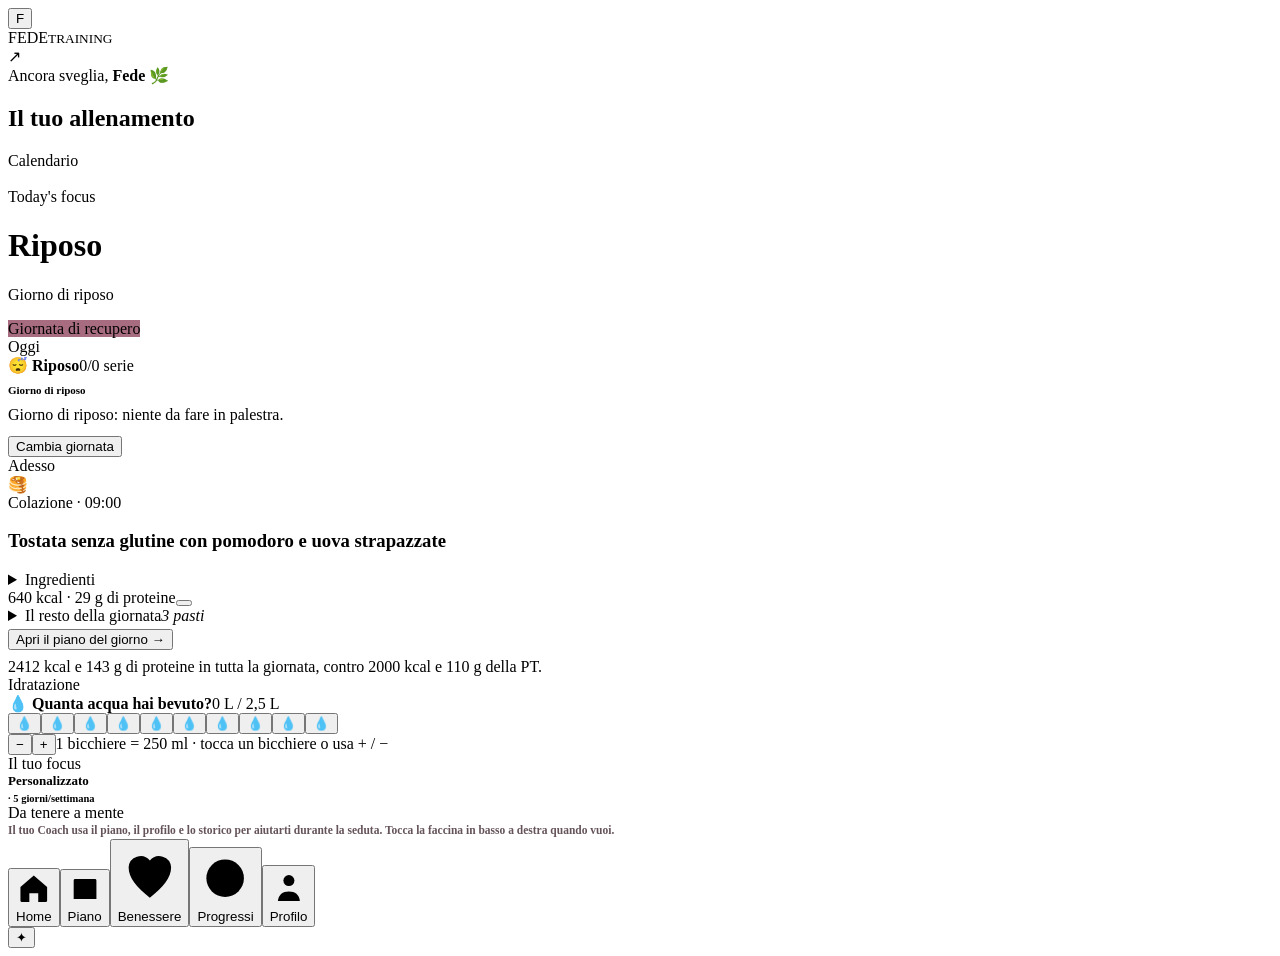
==== tests/fixtures/release-reference/index.html @ 337908c3 "Niente cronometro del recupero sugli esercizi cardio Il recupero fra le serie non vuol dire niente s" ====
<!DOCTYPE html>
<html lang="it">
<head>
<meta charset="UTF-8">
<meta name="viewport" content="width=device-width, initial-scale=1, viewport-fit=cover, maximum-scale=1">
<title>Fede Training · V5</title>
<link rel="manifest" href="manifest.json">
<meta name="theme-color" content="#f4dde5">
<meta name="apple-mobile-web-app-capable" content="yes">
<meta name="apple-mobile-web-app-status-bar-style" content="default">
<meta name="apple-mobile-web-app-title" content="Fede">
<link rel="apple-touch-icon" href="icon-192.png">
<link rel="stylesheet" href="./assets/css/app.css?v=8.0.0">
</head>
<body>


<div id="app">
  <div id="page"></div>
  <div class="status" id="status"></div>
  <div class="nav" id="nav"></div>
</div>

<script>

const WORKOUT_PLAN_VERSION = 9;
// Data/schema migration version. Independent from WORKOUT_PLAN_VERSION (plan content).
const DATA_SCHEMA_VERSION = 2;
// Exercise tuple: [name, description, sets, tag|null, PERMANENT_ID].
// The ID (index 4) is permanent: never change it when the name, description,
// sets, RIR or rest change. Format: "<day-slug>__<exercise-slug>". Old
// description-based IDs ("<day>__<name>__<description>") resolve to these via
// canonicalExerciseId(), so existing history stays attached.
const PLAN = {
  "Giorno 1":{t:"Pull + Shoulders + Pull-up",em:"🪽",memo:"Forza + lean mass. Pull-up per prima, poi dorsali, deltoidi laterali/posteriori e bicipiti. Mantieni 1–2 RIR sui fondamentali.",ex:[
    ["Pull-up","4 x 4-6 · RIR 1-2 · 180 sec",4,"skill","giorno-1__pull-up"],
    ["Lat Pulldown presa larga","3 x 6-8 · RIR 1-2 · 120 sec",3,null,"giorno-1__lat-pulldown-presa-larga"],
    ["Chest Supported Row","3 x 6-8 · RIR 1-2 · 120 sec",3,null,"giorno-1__chest-supported-row"],
    ["Dumbbell Lateral Raise","3 x 10-15 · RIR 1-2 · 75 sec",3,null,"giorno-1__dumbbell-lateral-raise"],
    ["Face Pull","2 x 15-20 · RIR 1-2 · 60-75 sec",2,null,"giorno-1__face-pull"],
    ["Bayesian Cable Curl","2-3 x 8-12 · RIR 1-2 · 75-90 sec",3,null,"giorno-1__bayesian-cable-curl"],["Tapis roulant inclinato","20-30 min · inclinazione 8-12% · passo in cui riesci a parlare",1,null,"giorno-1__tapis-roulant-inclinato"]]},
  "Giorno 2":{t:"Glutes + Hamstrings Strength",em:"🏋️",memo:"Lower-body forza. Hip thrust e RDL sono i principali: progressione dei carichi senza trasformare la seduta in volume inutile.",ex:[
    ["Machine Hip Thrust","4 x 5-8 · RIR 1-2 · 150-180 sec",4,null,"giorno-2__machine-hip-thrust"],
    ["Barbell / DB RDL","3 x 6-8 · RIR 1-2 · 150 sec",3,null,"giorno-2__barbell-db-rdl"],
    ["Seated Leg Curl","3 x 8-10 · RIR 1-2 · 90 sec",3,null,"giorno-2__seated-leg-curl"],
    ["Bulgarian Split Squat","3 x 6-10/gamba · RIR 1-2 · 120 sec",3,null,"giorno-2__bulgarian-split-squat"],
    ["Hip Abduction Seated","3 x 12-20 · RIR 1-2 · 60 sec",3,null,"giorno-2__hip-abduction-seated"]]},
  "Giorno 3":{t:"Upper + Calisthenics + Core",em:"🤸",memo:"Skill prima della fatica. Frog Stand, poi forza upper e core. Qualità tecnica prima di aggiungere tempo o volume.",ex:[
    ["Frog Stand","4-5 x 5-20 sec · tecnica · 60-90 sec",5,"skill","giorno-3__frog-stand"],
    ["DB Overhead Press","3 x 5-8 · RIR 1-2 · 120 sec",3,null,"giorno-3__db-overhead-press"],
    ["Machine Dip","3 x 6-10 · RIR 1-2 · 120 sec",3,null,"giorno-3__machine-dip"],
    ["Cable Lateral Raise","3 x 12-15 · RIR 1-2 · 75 sec",3,null,"giorno-3__cable-lateral-raise"],
    ["Face Pull","2 x 15-20 · RIR 1-2 · 60-75 sec",2,null,"giorno-3__face-pull"],
    ["Overhead Triceps Extension","2-3 x 10-15 · RIR 1-2 · 75 sec",3,null,"giorno-3__overhead-triceps-extension"],
    ["Hanging Knee Raise","3 x 8-12 · controllo · 60 sec",3,null,"giorno-3__hanging-knee-raise"],["Tapis roulant inclinato","20-30 min · inclinazione 8-12% · passo in cui riesci a parlare",1,null,"giorno-3__tapis-roulant-inclinato"]]},
  "Giorno 4":{t:"Glute Specialization + Core",em:"🍑",memo:"Secondo stimolo glutei, più orientato a lean mass e controllo. L-Sit come skill breve prima del lavoro principale.",ex:[
    ["L-Sit","3 x 10-20 sec · tecnica · 60-90 sec",3,"skill","giorno-4__l-sit"],
    ["KAS Glute Bridge","3 x 8-12 · RIR 1-2 · 90 sec",3,null,"giorno-4__kas-glute-bridge"],
    ["Cable Kickback","3 x 10-15 · RIR 1-2 · 75 sec",3,null,"giorno-4__cable-kickback"],
    ["Hip Abduction Seated","3 x 15-25 · RIR 1-2 · 45-60 sec",3,null,"giorno-4__hip-abduction-seated"],
    ["Hip Adduction","3 x 15-25 · RIR 1-2 · 45-60 sec",3,null,"giorno-4__hip-adduction"],
    ["Cable Crunch","2-3 x 15-20 · controllo · 60 sec",3,null,"giorno-4__cable-crunch"]]},
  "Giorno 5":{t:"Day 5 A — Strength / Hypertrophy",em:"⚡",memo:"Scegli A per forza + lean mass oppure B per power/force. Non fare entrambe nella stessa settimana.",variant:"A",ex:[
    ["Bulgarian Split Squat","3 x 6-10/gamba · RIR 1-2 · 120 sec",3,null,"giorno-5__bulgarian-split-squat"],
    ["Leg Extension","2 x 10-15 · RIR 1-2 · 75 sec",2,null,"giorno-5__leg-extension"],
    ["Lat Pulldown neutral/reverse","3 x 8-10 · RIR 1-2 · 90-120 sec",3,null,"giorno-5__lat-pulldown-neutral-reverse"],
    ["Dumbbell Lateral Raise","3 x 12-15 · RIR 1-2 · 75 sec",3,null,"giorno-5__dumbbell-lateral-raise"],
    ["Face Pull","2 x 15-20 · RIR 1-2 · 60 sec",2,null,"giorno-5__face-pull"]],variants:{A:[
    ["Bulgarian Split Squat","3 x 6-10/gamba · RIR 1-2 · 120 sec",3,null,"giorno-5__bulgarian-split-squat"],
    ["Leg Extension","2 x 10-15 · RIR 1-2 · 75 sec",2,null,"giorno-5__leg-extension"],
    ["Lat Pulldown neutral/reverse","3 x 8-10 · RIR 1-2 · 90-120 sec",3,null,"giorno-5__lat-pulldown-neutral-reverse"],
    ["Dumbbell Lateral Raise","3 x 12-15 · RIR 1-2 · 75 sec",3,null,"giorno-5__dumbbell-lateral-raise"],
    ["Face Pull","2 x 15-20 · RIR 1-2 · 60 sec",2,null,"giorno-5__face-pull"]],B:[
    ["Single-Leg Plate Hop to Skater Jump","3-4 x 3/lato · esplosivo · 90 sec",4,"power","giorno-5__single-leg-plate-hop-to-skater-jump"],
    ["Hang Power Clean","3 x 3 · tecnica · 120 sec",3,"power","giorno-5__hang-power-clean"],
    ["Depth Drop + Broad Jump","3 x 2 · qualità · 120 sec",3,"power","giorno-5__depth-drop-broad-jump"],
    ["Pin Squat","4 x 4-6 · RIR 1-2 · 150 sec",4,null,"giorno-5__pin-squat"],
    ["Vertical Jump Assisted","3 x 3 · esplosivo · 90 sec",3,"power","giorno-5__vertical-jump-assisted"],
    ["Cossack Squat","3 x 6/lato · controllo · 75-90 sec",3,null,"giorno-5__cossack-squat"],
    ["Single-Leg Hip Thrust","3 x 8/lato · RIR 1-2 · 90 sec",3,null,"giorno-5__single-leg-hip-thrust"],
    ["45° Glute-Ham Raise","3 x 8-12 · RIR 1-2 · 90 sec",3,null,"giorno-5__45-glute-ham-raise"]]}},
  "Core":{t:"Core — 10-15 min",em:"🎀",ex:[
    ["Dead Bug","3 x 8-10/lato",3,null,"core__dead-bug"],["Hanging Knee Raise","3 x 10-15",3,null,"core__hanging-knee-raise"],["Vacuum addominale","3 x 15-20 sec",3,null,"core__vacuum-addominale"]]},
  "Nuoto":{t:"Nuoto / recupero attivo",em:"🏊",ex:[["Nuoto","minuti / vasche",1,null,"nuoto__nuoto"]]},
  "Casa":{t:"Glutei a casa — senza attrezzi",em:"🏠",memo:"📌 Per viaggi o giorni senza palestra. Recupero 45-60 sec.",ex:[["Glute Bridge","3 x 12-15 · RIR 1",3,null,"casa__glute-bridge"],["Stacco Sumo con Manubrio","3 x 12 · RIR 1-2",3,null,"casa__stacco-sumo-con-manubrio"],["Glute Bridge monopodalico","3 x 10-12/gamba · RIR 0-1",3,null,"casa__glute-bridge-monopodalico"],["Banded Clamshell","3 x 12-15/lato · RIR 0-1",3,null,"casa__banded-clamshell"],["Clamshell con manubrio","3 x 12-15/lato · RIR 0-1",3,null,"casa__clamshell-con-manubrio"]]},
  "Riposo":{t:"Giorno di riposo",em:"😴",ex:[]}
};
// Explicitly unilateral exercises (tracked right/left), by permanent ID.
// Name heuristics are only a fallback for coach-added exercises without an entry here.
const UNILATERAL_IDS=new Set(['giorno-1__dumbbell-lateral-raise','giorno-1__bayesian-cable-curl','giorno-2__bulgarian-split-squat','giorno-5__bulgarian-split-squat','giorno-5__dumbbell-lateral-raise','giorno-5__single-leg-plate-hop-to-skater-jump','giorno-5__single-leg-hip-thrust','casa__glute-bridge-monopodalico',
  // Added (right/left decision): main plan + Calisthenics Lab
  'giorno-3__cable-lateral-raise','giorno-4__cable-kickback','casa__banded-clamshell','casa__clamshell-con-manubrio','giorno-5__cossack-squat',
  'lab-calisthenics__single-leg-l-sit','lab-calisthenics__single-leg-lift','lab-calisthenics__wall-handstand-toe-taps','lab-calisthenics__handstand-toe-taps','lab-calisthenics__frog-stand-weight-shift']);

const CALISTHENICS_LIBRARY={
  "Handstand":{
    "Foundation":[["Wrist Prep","2 x 30 sec",2,"mobility","lab-calisthenics__wrist-prep"],["Wall Walk","3 x 3-5",3,"skill","lab-calisthenics__wall-walk"],["Chest-to-Wall Handstand","4 x 15-30 sec",4,"skill","lab-calisthenics__chest-to-wall-handstand"],["Wall Handstand Toe Taps","3 x 5/lato",3,"skill","lab-calisthenics__wall-handstand-toe-taps"]],
    "Balance":[["Wall Handstand Weight Shift","3 x 20-30 sec",3,"skill","lab-calisthenics__wall-handstand-weight-shift"],["Handstand Toe Taps","3 x 5/lato",3,"skill","lab-calisthenics__handstand-toe-taps"]]
  },
  "Pull-up":{"Foundation":[["Active Hang","3 x 15-30 sec",3,"skill","lab-calisthenics__active-hang"],["Scapular Pull-up","3 x 5-8",3,"skill","lab-calisthenics__scapular-pull-up"],["Assisted Pull-up","3 x 5-8",3,"skill","lab-calisthenics__assisted-pull-up"],["Negative Pull-up","3 x 3-5",3,"skill","lab-calisthenics__negative-pull-up"]],"Strength":[["Strict Pull-up","4 x 3-6",4,"skill","lab-calisthenics__strict-pull-up"],["Chest-to-Bar Pull-up","3 x 2-5",3,"skill","lab-calisthenics__chest-to-bar-pull-up"]]},
  "L-Sit":{"Foundation":[["Tuck Support","3 x 15-30 sec",3,"skill","lab-calisthenics__tuck-support"],["Tuck L-Sit","3 x 10-20 sec",3,"skill","lab-calisthenics__tuck-l-sit"],["Single-Leg L-Sit","3 x 8-15 sec/lato",3,"skill","lab-calisthenics__single-leg-l-sit"]],"Progression":[["L-Sit on Parallettes","3 x 8-20 sec",3,"skill","lab-calisthenics__l-sit-on-parallettes"]]},
  "Frog Stand":{"Foundation":[["Frog Stand","4 x 10-20 sec",4,"skill","lab-calisthenics__frog-stand"],["Frog Stand Weight Shift","3 x 5/lato",3,"skill","lab-calisthenics__frog-stand-weight-shift"],["Frog Stand Toe Lift","3 x 3-5",3,"skill","lab-calisthenics__frog-stand-toe-lift"]]},
  "Core & Compression":{"Core Control":[["Hollow Body Hold","3 x 20-30 sec",3,"skill","lab-calisthenics__hollow-body-hold"],["Dead Bug","3 x 8-10/lato",3,"skill","lab-calisthenics__dead-bug"]],"Compression":[["Hamstring Stretch Compression","3 x 8-12",3,"mobility","lab-calisthenics__hamstring-stretch-compression"],["Single-Leg Lift","3 x 8-12/lato",3,"mobility","lab-calisthenics__single-leg-lift"]]}
};
// Calisthenics Lab is trackable in its own day-record namespace. Its sets are stored in the date's record
// under keys "Lab Calisthenics|<permanent id>|<set>[|side]" and never touch the main workout day.
const LAB_CALISTHENICS_DAY='Lab Calisthenics';
const LAB_CALISTHENICS_PLAN=(function(){const ex=[];Object.keys(CALISTHENICS_LIBRARY).forEach(function(g){Object.keys(CALISTHENICS_LIBRARY[g]).forEach(function(c){CALISTHENICS_LIBRARY[g][c].forEach(function(e){ex.push(e);});});});return {t:'Calisthenics Lab',em:'🤸',ex:ex};})();
function isLabDay(day){return day===LAB_CALISTHENICS_DAY;}

/* ===== Lab: one ladder per skill, and where she stands on it =====
   CALISTHENICS_LIBRARY is skill -> level -> [[name, prescription, sets, type, id], ...].
   Flattened in declaration order it is a progression: the ladder for that skill.
   Her current rung is stored per skill, device-local, and never inferred from history —
   moving up is an explicit choice, like every other decision in this app. */
const LAB_SKILLS=Object.keys(CALISTHENICS_LIBRARY);
const LAB_LADDER=(function(){
  const out={};
  LAB_SKILLS.forEach(function(skill){
    const rungs=[];
    Object.keys(CALISTHENICS_LIBRARY[skill]).forEach(function(level){
      CALISTHENICS_LIBRARY[skill][level].forEach(function(e){rungs.push({ex:e,level:level,id:e[4],name:e[0],pres:e[1]});});
    });
    out[skill]=rungs;
  });
  return out;
})();
function labStepKey(skill){return 'fede:lab:step:'+skill;}
// null until she has chosen a rung. Nothing is guessed: until then the plan's own
// prescription stands, so a fresh device never quietly demotes her to rung one.
function labStepRaw(skill){
  const n=LAB_LADDER[skill]?LAB_LADDER[skill].length:0;
  if(!n)return null;
  let raw=null; try{raw=localStorage.getItem(labStepKey(skill));}catch(e){raw=null;}
  if(raw===null||raw==='')return null;
  const v=parseInt(raw,10);
  if(!(v>=0))return 0;
  return Math.min(v,n-1);
}
function labStep(skill){const v=labStepRaw(skill);return v===null?0:v;}
function labHasStep(skill){return labStepRaw(skill)!==null;}
function labSetStep(skill,i){
  const n=LAB_LADDER[skill]?LAB_LADDER[skill].length:0;
  if(!n)return 0;
  const v=Math.max(0,Math.min(parseInt(i,10)||0,n-1));
  try{localStorage.setItem(labStepKey(skill),String(v));}catch(e){}
  return v;
}
// Where she is and what comes next, for one skill.
function labCurrent(skill){
  const rungs=LAB_LADDER[skill]||[]; if(!rungs.length)return null;
  const i=labStep(skill);
  return {skill:skill,index:i,total:rungs.length,level:rungs[i].level,chosen:labHasStep(skill),
          current:rungs[i],next:(i+1<rungs.length)?rungs[i+1]:null};
}
// Today's Lab session: the current rung of every skill. Four skills, four items.
function labSessionToday(){return LAB_SKILLS.map(labCurrent).filter(Boolean);}

/* ===== The skill is the first exercise of the day, at her rung =====
   Not a separate section: she never opened the Lab, but when a skill leads a gym
   day she does it two times out of three. So the plan keeps its slot and the
   ladder decides which rung fills it. The id stays the day's own, so her history
   for that slot is continuous even when the rung changes. */
const SKILL_FOR_DAY={'Giorno 3':'Frog Stand','Giorno 4':'L-Sit'};
function skillOfDay(day){return SKILL_FOR_DAY[String(day)]||null;}
// The plan entry for today's rung of that skill, shaped like any other exercise.
function skillEntryForDay(day){
  const skill=skillOfDay(day); if(!skill)return null;
  if(!labHasStep(skill))return null;            // she has not placed herself yet
  const cur=labCurrent(skill); if(!cur)return null;
  const r=cur.current;
  return [r.name,r.pres,3,'skill',String(day).toLowerCase().replace(/\s+/g,'-')+'__skill'];
}
// Swap the plan's leading skill for the rung she is on. Pure: returns a copy.
function withSkillRung(day,dp){
  const e=skillEntryForDay(day);
  if(!e||!dp||!Array.isArray(dp.ex)||!dp.ex.length)return dp;
  if(String(dp.ex[0][3])!=='skill')return dp;      // only ever the leading skill slot
  const out={};Object.keys(dp).forEach(function(k){out[k]=dp[k];});
  out.ex=dp.ex.slice(); out.ex[0]=e;
  return out;
}

/* ===== Lab attendance: done, or skipped, never nagged ===== */
function labMarkKey(date){return 'fede:lab:mark:'+date;}
function labMark(date){try{return localStorage.getItem(labMarkKey(date))||'';}catch(e){return '';}}
function labSetMark(date,what){
  // 'done' | 'skipped' | '' (cleared). Recorded so the weekly summary can be honest;
  // nothing in the app warns about it.
  try{ if(what)localStorage.setItem(labMarkKey(date),what); else localStorage.removeItem(labMarkKey(date)); }catch(e){}
}
// The Lab is offered on the days the gym plan pairs it with, at the top, already open.
const LAB_OFFERED_ON=['Giorno 3','Giorno 4'];
function labOfferedOn(day){return LAB_OFFERED_ON.indexOf(String(day))>=0;}
function labWeekSummary(dates){
  // dates: the dates of the week, newest or oldest first, it does not matter.
  let done=0,skipped=0,offered=0;
  (dates||[]).forEach(function(d){
    const m=labMark(d);
    if(m==='done'){done++;offered++;}
    else if(m==='skipped'){skipped++;offered++;}
  });
  return {done:done,skipped:skipped,offered:offered};
}
const MOBILITY_LIBRARY={
  "Pancake": [["Hamstring Stretch Compression","3 x 8-12",3],["Single-Leg Lift","3 x 8-12/lato",3],["Pancake Stretch","3 x 30-45 sec",3]],
  "Handstand Prep": [["Wrist Extension Prep","2 x 30 sec",2],["Shoulder Flexion Drill","2 x 8-10",2]],
  "Active Flexibility": [["Hamstring Stretch Compression","3 x 8-12",3],["Single-Leg Lift","3 x 8-12/lato",3]]
};

// Optional modules: these never replace the main plan and can be logged separately.
const POWER_LIBRARY={
  "Jumps & Explosive":[["Single-Leg Plate Hop to Skater Jump","3-4 x 3/lato · esplosivo · 90 sec"],["Depth Drop + Broad Jump","3 x 2 · qualità · 120 sec"],["Squat Jump","2-3 x 5-8 · esplosivo · 90 sec"],["Vertical Jump Assisted","3 x 3 · esplosivo · 90 sec"]],
  "Olympic / Power":[["Hang Power Clean","3 x 3 · tecnica · 120 sec"],["Power Clean","3 x 2-3 · tecnica · 150 sec"]],
  "Athletic Strength":[["Pin Squat","4 x 4-6 · RIR 1-2 · 150 sec"],["Cossack Squat","2-3 x 6/lato · controllo · 75-90 sec"],["Assisted Pistol Squat","2-3 x 4-6/lato · controllo · 90 sec"],["Step-Up","3 x 8/lato · controllo · 90 sec"]]
};
const ACCESSORY_LIBRARY={
  "Glutes":[["Cable Kickback","3 x 10-15"],["Glute Bridge","3 x 12-15"],["Hip Thrust","3 x 8-12"],["Hip Abduction","3 x 15-25"],["Step-Up","3 x 8/lato"],["Reverse Lunge","3 x 8/lato"]],
  "Back":[["Single Arm Lat Pulldown","2-3 x 10-15/lato"],["Single Arm Row","2-3 x 10-15/lato"],["Chest Supported Row","2-3 x 8-12"]],
  "Shoulders":[["Dumbbell Lateral Raise","2-3 x 12-20"],["Incline Side Raise","2 x 15-20"],["Face Pull","2-3 x 15-20"],["Cable Rear Delt Pullapart","2 x 15-20"]],
  "Arms":[["Rope Biceps Curl","2 x 15-20"],["Bayesian Cable Curl","2 x 8-12"],["Triceps Cable Pushdown","2 x 12-20"]]
};
const FINISHER_LIBRARY={
  "Core — Strength":[["Ab Wheel","2-3 x 8-12"],["Hollow Body Hold","3 x 15-30 sec"]],
  "Core — Abs":[["Cable Crunch","2-3 x 15-20"],["Hanging Knee Raise","3 x 10-12"]],
  "Core — Calisthenics":[["L-Sit","3 x 10-20 sec"],["Single-Leg Lift","3 x 8-12/lato"]],
  "Conditioning":[["Ski Erg","250 m"],["Mountain Climbers","15/lato"],["Side Plank Crunch","15/lato"]]
};
// Schede tecniche: cue essenziali per ogni esercizio

const MUSCLE_DB={
 "Machine Hip Thrust":["Glutei", "Femorali", "Adduttori"],
 "Barbell / DB RDL":["Femorali", "Glutei", "Erettori spinali"],
 "KAS Glute Bridge":["Glutei", "Femorali"],
 "Seated Leg Curl":["Femorali", "Gastrocnemio"],
 "Cable Kickback":["Glutei", "Femorali"],
 "Hip Abduction Seated":["Gluteo medio", "Gluteo minimo"],
 "Leg Press piedi alti":["Quadricipiti", "Glutei", "Femorali", "Adduttori"],
 "B-Stance RDL":["Femorali", "Glutei", "Erettori spinali"],
 "Leg Extension":["Quadricipiti"],
 "Back Extension Glute Bias":["Glutei", "Femorali", "Erettori spinali"],
 "Machine Shoulder Press":["Deltoide anteriore", "Deltoide laterale", "Tricipiti"],
 "Cable Lateral Raise (1 braccio)":["Deltoide laterale", "Sovraspinato"],
 "Lat Pulldown presa stretta":["Gran dorsale", "Bicipiti", "Grande rotondo"],
 "Chest Supported Row":["Romboidi", "Trapezio medio", "Gran dorsale", "Deltoide posteriore"],
 "Machine Lateral Raise":["Deltoide laterale", "Sovraspinato"],
 "Bayesian Cable Curl":["Bicipite brachiale", "Brachiale", "Brachioradiale"],
 "Dumbbell Lateral Raise":["Deltoide laterale", "Sovraspinato"],
 "Machine Chest Press":["Grande pettorale", "Tricipiti", "Deltoide anteriore"],
 "Single Arm Row":["Gran dorsale", "Romboidi", "Bicipiti", "Deltoide posteriore"],
 "Reverse Pec Deck (delt post.)":["Deltoide posteriore", "Romboidi", "Trapezio medio"],
 "Incline Curl":["Bicipite brachiale", "Brachiale"],
 "Lat Pulldown":["Gran dorsale", "Bicipiti", "Grande rotondo", "Deltoide posteriore"],
 "Machine Dip":["Grande pettorale", "Tricipiti", "Deltoide anteriore"],
 "Seated Cable Row":["Gran dorsale", "Romboidi", "Trapezio medio", "Bicipiti"],
 "Single Arm Lat Pulldown":["Gran dorsale", "Grande rotondo", "Bicipite brachiale"],
 "Overhead Triceps Extension":["Tricipite brachiale"],
 "CORE · Cable Crunch":["Retto dell’addome", "Obliqui"],
 "Cable Crunch":["Retto dell’addome", "Obliqui"],
 "CORE · Hanging Knee Raise":["Retto dell’addome", "Flessori dell’anca"],
 "Hanging Knee Raise":["Retto dell’addome", "Flessori dell’anca", "Obliqui"],
 "CORE · Vacuum addominale":["Trasverso dell’addome"],
 "Vacuum addominale":["Trasverso dell’addome"],
 "CORE · Dead Bug":["Trasverso dell’addome", "Retto dell’addome", "Flessori dell’anca"],
 "Dead Bug":["Trasverso dell’addome", "Flessori dell’anca", "Retto dell’addome"],
 "CORE · Plank":["Trasverso dell’addome", "Retto dell’addome", "Deltoidi", "Glutei"],
 "Pallof Press (anti-rotazione)":["Obliqui", "Trasverso dell’addome", "Retto dell’addome"],
 "Hip Abduction":["Gluteo medio", "Gluteo minimo"],
 "Cable Lateral Raise":["Deltoide laterale", "Sovraspinato"],
 "Glute Bridge":["Glutei", "Femorali"],
 "Stacco Sumo con Manubrio":["Glutei", "Adduttori", "Femorali", "Quadricipiti"],
 "Glute Bridge monopodalico":["Glutei", "Femorali", "Gluteo medio"],
 "Banded Clamshell":["Gluteo medio", "Gluteo minimo"],
 "Clamshell":["Gluteo medio", "Gluteo minimo"],
 "Monster Walk":["Gluteo medio", "Gluteo minimo", "Glutei"],
 "Cable Step-Up":["Glutei", "Quadricipiti", "Femorali"],
 "Belt Squat Sumo":["Quadricipiti", "Glutei", "Adduttori"],
 "Reverse Hyperextension":["Glutei", "Femorali", "Erettori spinali"],
 "Hip Adduction":["Adduttori"],
 "Calf Raise":["Gastrocnemio", "Soleo"],
 "Single Leg Leg Press":["Quadricipiti", "Glutei", "Femorali"],
 "Cable Pullover":["Gran dorsale", "Grande rotondo", "Tricipite brachiale"],
 "Bulgarian Split Squat":["Quadricipiti", "Glutei", "Femorali", "Adduttori"],
 "Hip Thrust monopodalico manubrio":["Glutei", "Femorali", "Gluteo medio"],
 "Military Press":["Deltoide anteriore", "Deltoide laterale", "Tricipiti"],
 "Clamshell con manubrio":["Gluteo medio", "Gluteo minimo"],
 "Nuoto":["Gran dorsale", "Deltoidi", "Tricipiti", "Core"],
 "Pull-up":["Gran dorsale", "Bicipiti", "Grande rotondo", "Trapezio inferiore"],
 "L-Sit":["Retto dell’addome", "Flessori dell’anca", "Quadricipiti", "Tricipiti"],
 "Frog Stand":["Deltoidi", "Tricipiti", "Pettorali", "Core"],
};

// Metadata for the new PROGRAM v1 movements. Existing canonical names are kept where possible to preserve history.
Object.assign(MUSCLE_DB,{
 "Lat Pulldown presa larga":["Gran dorsale","Bicipiti","Grande rotondo"],
 "DB Overhead Press":["Deltoide anteriore","Deltoide laterale","Tricipiti"],
 "Lat Pulldown neutral/reverse":["Gran dorsale","Bicipiti","Grande rotondo"]
});

Object.assign(MUSCLE_DB,{
 "Face Pull":["Deltoide posteriore","Trapezio medio","Romboidi"],
 "DB Overhead Press":["Deltoide anteriore","Deltoide laterale","Tricipiti"],
 "Lat Pulldown neutral/reverse":["Gran dorsale","Bicipiti","Grande rotondo"],
 "Single-Leg Plate Hop to Skater Jump":["Glutei","Quadricipiti","Polpacci"],
 "Hang Power Clean":["Glutei","Femorali","Trapezio","Deltoidi"],
 "Depth Drop + Broad Jump":["Glutei","Quadricipiti","Polpacci"],
 "Pin Squat":["Quadricipiti","Glutei","Adduttori"],
 "Vertical Jump Assisted":["Glutei","Quadricipiti","Polpacci"],
 "Cossack Squat":["Adduttori","Glutei","Quadricipiti"],
 "Single-Leg Hip Thrust":["Glutei","Femorali"],
 "45° Glute-Ham Raise":["Femorali","Glutei","Erettori spinali"],
 "Wall Walk":["Deltoidi","Tricipiti","Core"],
 "Chest-to-Wall Handstand":["Deltoidi","Tricipiti","Core"],
 "Wall Handstand Toe Taps":["Deltoidi","Tricipiti","Core"],
 "Handstand Toe Taps":["Deltoidi","Tricipiti","Core"],
 "Active Hang":["Gran dorsale","Avambracci","Trapezio"],
 "Scapular Pull-up":["Gran dorsale","Trapezio inferiore","Romboidi"],
 "Assisted Pull-up":["Gran dorsale","Bicipiti"],
 "Negative Pull-up":["Gran dorsale","Bicipiti"],
 "Strict Pull-up":["Gran dorsale","Bicipiti","Core"],
 "Chest-to-Bar Pull-up":["Gran dorsale","Bicipiti","Core"],
 "Tuck Support":["Tricipiti","Core","Deltoidi"],
 "Tuck L-Sit":["Core","Flessori dell'anca","Tricipiti"],
 "Single-Leg L-Sit":["Core","Flessori dell'anca","Quadricipiti"],
 "L-Sit on Parallettes":["Core","Flessori dell'anca","Tricipiti"],
 "Frog Stand Weight Shift":["Deltoidi","Tricipiti","Core"],
 "Frog Stand Toe Lift":["Deltoidi","Tricipiti","Core"],
 "Hollow Body Hold":["Retto dell’addome","Trasverso dell’addome","Flessori dell’anca"],
 "Hamstring Stretch Compression":["Femorali","Flessori dell’anca","Core"],
 "Single-Leg Lift":["Flessori dell’anca","Core","Quadricipiti"],
 "Pancake Stretch":["Adduttori","Femorali","Flessori dell’anca"],
 "Wrist Prep":["Avambracci","Polsi"],
 "Wrist Extension Prep":["Avambracci","Polsi"],
 "Shoulder Flexion Drill":["Deltoidi","Gran dorsale","Trapezio"]
});

function muscleImageForExercise(name){
  const MAP={"Machine Hip Thrust": "assets/muscles/machine-hip-thrust.png", "Barbell / DB RDL": "assets/muscles/barbell-db-rdl.png", "KAS Glute Bridge": "assets/muscles/kas-glute-bridge.png", "Seated Leg Curl": "assets/muscles/seated-leg-curl.png", "Cable Kickback": "assets/muscles/cable-kickback.png", "Hip Abduction Seated": "assets/muscles/hip-abduction-seated.png", "Leg Press piedi alti": "assets/muscles/leg-press-piedi-alti.png", "B-Stance RDL": "assets/muscles/b-stance-rdl.png", "Leg Extension": "assets/muscles/leg-extension.png", "Back Extension Glute Bias": "assets/muscles/back-extension-glute-bias.png", "Machine Shoulder Press": "assets/muscles/machine-shoulder-press.png", "Cable Lateral Raise (1 braccio)": "assets/muscles/cable-lateral-raise-1-braccio.png", "Lat Pulldown presa stretta": "assets/muscles/lat-pulldown-presa-stretta.png", "Chest Supported Row": "assets/muscles/chest-supported-row.png", "Machine Lateral Raise": "assets/muscles/machine-lateral-raise.png", "Bayesian Cable Curl": "assets/muscles/bayesian-cable-curl.png", "Dumbbell Lateral Raise": "assets/muscles/dumbbell-lateral-raise.png", "Machine Chest Press": "assets/muscles/machine-chest-press.png", "Single Arm Row": "assets/muscles/single-arm-row.png", "Reverse Pec Deck (delt post.)": "assets/muscles/reverse-pec-deck-delt-post.png", "Incline Curl": "assets/muscles/incline-curl.png", "Lat Pulldown": "assets/muscles/lat-pulldown.png", "Lat Pulldown presa larga": "assets/muscles/lat-pulldown.png", "Lat Pulldown neutral/reverse": "assets/muscles/lat-pulldown.png", "DB Overhead Press": "assets/muscles/military-press.png", "Machine Dip": "assets/muscles/machine-dip.png", "Seated Cable Row": "assets/muscles/seated-cable-row.png", "Single Arm Lat Pulldown": "assets/muscles/single-arm-lat-pulldown.png", "Overhead Triceps Extension": "assets/muscles/overhead-triceps-extension.png", "CORE · Cable Crunch": "assets/muscles/core-cable-crunch.png", "Cable Crunch": "assets/muscles/cable-crunch.png", "CORE · Hanging Knee Raise": "assets/muscles/core-hanging-knee-raise.png", "Hanging Knee Raise": "assets/muscles/hanging-knee-raise.png", "CORE · Vacuum addominale": "assets/muscles/core-vacuum-addominale.png", "Vacuum addominale": "assets/muscles/vacuum-addominale.png", "CORE · Dead Bug": "assets/muscles/core-dead-bug.png", "Dead Bug": "assets/muscles/dead-bug.png", "CORE · Plank": "assets/muscles/core-plank.png", "Pallof Press (anti-rotazione)": "assets/muscles/pallof-press-anti-rotazione.png", "Hip Abduction": "assets/muscles/hip-abduction.png", "Cable Lateral Raise": "assets/muscles/cable-lateral-raise.png", "Glute Bridge": "assets/muscles/glute-bridge.png", "Stacco Sumo con Manubrio": "assets/muscles/stacco-sumo-con-manubrio.png", "Glute Bridge monopodalico": "assets/muscles/glute-bridge-monopodalico.png", "Banded Clamshell": "assets/muscles/banded-clamshell.png", "Clamshell": "assets/muscles/clamshell.png", "Monster Walk": "assets/muscles/monster-walk.png", "Cable Step-Up": "assets/muscles/cable-step-up.png", "Belt Squat Sumo": "assets/muscles/belt-squat-sumo.png", "Reverse Hyperextension": "assets/muscles/reverse-hyperextension.png", "Hip Adduction": "assets/muscles/hip-adduction.png", "Calf Raise": "assets/muscles/calf-raise.png", "Single Leg Leg Press": "assets/muscles/single-leg-leg-press.png", "Cable Pullover": "assets/muscles/cable-pullover.png", "Bulgarian Split Squat": "assets/muscles/bulgarian-split-squat.png", "Hip Thrust monopodalico manubrio": "assets/muscles/hip-thrust-monopodalico-manubrio.png", "Military Press": "assets/muscles/military-press.png", "Clamshell con manubrio": "assets/muscles/clamshell-con-manubrio.png", "Nuoto": "assets/muscles/nuoto.png", "Pull-up": "assets/muscles/pull-up.png", "L-Sit": "assets/muscles/l-sit.png", "Frog Stand": "assets/muscles/frog-stand.png",
    // Existing anatomical images whose highlighted muscle is the primary muscle in MUSCLE_DB.
    "Face Pull": "assets/muscles/reverse-pec-deck-delt-post.png", "Single-Leg Hip Thrust": "assets/muscles/hip-thrust-monopodalico-manubrio.png", "Pin Squat": "assets/muscles/belt-squat-sumo.png", "Cossack Squat": "assets/muscles/hip-adduction.png", "45° Glute-Ham Raise": "assets/muscles/barbell-db-rdl.png"};
  // No matching image (e.g. multi-muscle explosive lifts): return null and let the UI hide the frame.
  return MAP[name] || null;
}
function slugExercise(s){
  return String(s||'').toLowerCase().replace(/·/g,' ').replace(/\//g,'-').replace(/[^a-z0-9àèéìòù]+/g,'-').replace(/^-+|-+$/g,'');
}
function musclesForExercise(name){
  if(MUSCLE_DB[name]) return MUSCLE_DB[name];
  const n=String(name||'').toLowerCase();
  if(/glute|hip thrust|abduction|clamshell|kickback/.test(n)) return ["Glutei"];
  if(/curl|biceps/.test(n)) return ["Bicipiti"];
  if(/triceps|dip/.test(n)) return ["Tricipiti"];
  if(/row|pulldown|pull-up/.test(n)) return ["Gran dorsale","Romboidi"];
  if(/chest|press/.test(n)) return ["Pettorali","Deltoidi","Tricipiti"];
  if(/lateral|shoulder|pec deck/.test(n)) return ["Deltoidi"];
  if(/leg press|split squat|quad/.test(n)) return ["Quadricipiti","Glutei"];
  if(/leg curl|rdl|stacco|extension/.test(n)) return ["Femorali","Glutei"];
  if(/calf/.test(n)) return ["Polpacci"];
  if(/l-sit|frog|dead bug|knee raise|vacuum|crunch/.test(n)) return ["Core"];
  return ["Muscoli coinvolti nel movimento"];
}

const EXDB={
 "Machine Hip Thrust":{q:"machine hip thrust glute form",c:[
   "Bordo della panca sotto le scapole, piedi a larghezza anche",
   "Spingi con i talloni, costole basse e mento in dentro",
   "In cima fermati a bacino NEUTRO, non spingere oltre",
   "Pausa 1 sec in contrazione, discesa controllata 2 sec"]},
 "Barbell / DB RDL":{q:"romanian deadlift proper form",c:[
   "Ginocchia morbide, mai bloccate né piegate come uno squat",
   "Spingi il bacino indietro, schiena neutra per tutto il movimento",
   "Scendi finché senti tirare i femorali, poi risali",
   "Carico sempre vicino alle gambe, quasi a sfiorarle"]},
 "KAS Glute Bridge":{q:"KAS glute bridge tutorial",c:[
   "Solo la parte alta del movimento: range corto, tensione costante",
   "Schiena ferma appoggiata, il movimento è tutto d'anca",
   "Bacino neutro in cima, non iperestendere",
   "Non scaricare mai a terra tra una rep e l'altra"]},
 "Seated Leg Curl":{q:"seated leg curl form",c:[
   "Regola lo schienale: bacino fermo, ginocchio allineato al perno",
   "Tira con i talloni, pausa breve in massima contrazione",
   "Ritorno lento 2-3 sec (ma senza esagerare: ti dà DOMS)",
   "Non sollevare il bacino per aiutarti"]},
 "Cable Kickback":{q:"cable glute kickback form",c:[
   "Busto fermo: non ruotare il bacino per allungare il movimento",
   "Estendi l'anca, non inarcare la lombare",
   "Contrai il gluteo 1 sec in cima",
   "Meglio poco carico e tanto controllo"]},
 "Hip Abduction Seated":{q:"seated hip abduction machine glute medius",c:[
   "Busto inclinato in avanti = più gluteo medio",
   "Busto indietro = più gluteo grande: alterna",
   "Apri controllando, chiudi lento senza far sbattere i pesi",
   "Niente slancio: sono alte ripetizioni"]},
 "Leg Press piedi alti":{q:"high foot placement leg press glutes",c:[
   "Piedi in alto e larghi, punte ruotate fuori 20-30°",
   "Ginocchia in linea con le punte, mai crollate dentro",
   "Spingi con i talloni: se si alzano le punte va bene",
   "Scendi finché il bacino sta per staccarsi, non oltre"]},
 "B-Stance RDL":{q:"b stance romanian deadlift",c:[
   "Piede dietro solo in appoggio sulla punta, come stabilizzatore",
   "Circa 90% del carico sulla gamba avanti",
   "Bacino indietro, schiena neutra",
   "Se i femorali sono ancora indolenziti, saltalo o tienilo leggero"]},
 "Leg Extension":{q:"leg extension proper form",c:[
   "Ginocchio allineato al perno della macchina",
   "Estensione completa, pausa 1 sec in cima",
   "Ritorno lento e controllato",
   "Schiena appoggiata, non staccare il bacino"]},
 "Back Extension Glute Bias":{q:"glute bias back extension",c:[
   "Schiena leggermente arrotondata, NON inarcata",
   "Mento in dentro, sguardo verso il basso",
   "Sali contraendo i glutei e fermati quando sei in linea",
   "Disco al petto per il carico (tu usi ~10 kg)"]},
 "Machine Shoulder Press":{q:"machine shoulder press form",c:[
   "Schienale verticale, lombare appoggiata",
   "Non bloccare i gomiti in alto: mantieni tensione",
   "Scendi fino a gomiti circa 90°",
   "Non inarcare la schiena per spingere di più"]},
 "Cable Lateral Raise (1 braccio)":{q:"single arm cable lateral raise",c:[
   "Cavo basso, passa dietro il corpo: tensione anche in basso",
   "Sali fino all'altezza della spalla, non oltre",
   "Guida col gomito, non con la mano; gomito appena piegato",
   "Discesa lenta 2-3 sec: è lì che cresce il deltoide"]},
 "Lat Pulldown presa stretta":{q:"close grip lat pulldown form",c:[
   "Petto in fuori, tira i gomiti verso i fianchi",
   "Ferma la sbarra alla clavicola, non dietro la nuca",
   "Non dondolare col busto per tirare più carico",
   "Allunga bene in alto tra una rep e l'altra"]},
 "Chest Supported Row":{q:"chest supported row form",c:[
   "Petto sempre appoggiato: è il senso dell'esercizio",
   "Tira con i gomiti, scapole che si avvicinano",
   "Pausa breve in contrazione",
   "Non staccare il petto per usare più peso"]},
 "Machine Lateral Raise":{q:"machine lateral raise form",c:[
   "Finisher ad alte ripetizioni: tensione costante",
   "Niente slancio, movimento pulito",
   "Pausa breve in alto, discesa controllata",
   "Non tagliarlo quando sei stanca: è la priorità clessidra"]},
 "Bayesian Cable Curl":{q:"bayesian cable curl",c:[
   "Cavo basso, braccio dietro la linea del corpo",
   "Gomito fermo: si muove solo l'avambraccio",
   "Allungamento completo in basso",
   "Non portare il gomito in avanti per finire la rep"]},
 "Dumbbell Lateral Raise":{q:"dumbbell lateral raise form",c:[
   "Gomito leggermente piegato e fisso",
   "Sali fino all'altezza della spalla, non sopra",
   "Non scrollare le spalle verso le orecchie",
   "Discesa lenta: metà del lavoro sta qui"]},
 "Machine Chest Press":{q:"machine chest press form",c:[
   "Impugnature all'altezza del petto, non delle spalle",
   "Scapole retratte e appoggiate",
   "Non bloccare i gomiti in chiusura",
   "Discesa controllata fino a sentire allungare il petto"]},
 "Single Arm Row":{q:"single arm dumbbell row form",c:[
   "Schiena neutra, busto fermo",
   "Tira il gomito verso il fianco, non verso la spalla",
   "Non ruotare il busto per aiutarti",
   "Pausa breve in contrazione"]},
 "Reverse Pec Deck (delt post.)":{q:"reverse pec deck rear delt",c:[
   "Braccia quasi tese, gomiti appena piegati",
   "Apri conducendo con i gomiti, non con le mani",
   "Alte ripetizioni e carico leggero: è un muscolo piccolo",
   "Non usare il trapezio: spalle basse"]},
 "Incline Curl":{q:"incline dumbbell curl form",c:[
   "Panca inclinata, spalle appoggiate e braccia lasciate scendere",
   "Gomiti fermi: fletti solo l'avambraccio",
   "Allungamento controllato in basso, senza perdere posizione",
   "Evita di portare i gomiti in avanti per chiudere la rep"]},
 "Lat Pulldown":{q:"lat pulldown proper form",c:[
   "Petto aperto e busto stabile, senza dondolare",
   "Tira i gomiti verso i fianchi",
   "Porta la sbarra verso la parte alta del petto",
   "Ritorna lentamente lasciando allungare il dorsale"]},
 "Machine Dip":{q:"machine dip proper form",c:[
   "Regola il sedile per avere una posizione stabile",
   "Spalle basse e scapole controllate",
   "Scendi fin dove mantieni controllo e comfort",
   "Spingi senza slanciare il busto né bloccare bruscamente i gomiti"]},
 "Seated Cable Row":{q:"seated cable row proper form",c:[
   "Busto stabile e schiena neutra",
   "Tira i gomiti indietro senza compensare con il busto",
   "Pausa breve quando le maniglie arrivano al tronco",
   "Ritorno lento con scapole controllate"]},
 "Single Arm Lat Pulldown":{q:"single arm lat pulldown form",c:[
   "Mantieni il busto stabile e la spalla controllata",
   "Guida il gomito verso il fianco",
   "Evita di ruotare il busto per aumentare il range",
   "Ritorna lentamente per sentire l'allungamento del dorsale"]},
 "Overhead Triceps Extension":{q:"overhead triceps extension form",c:[
   "Gomiti stretti e fermi, puntati in avanti",
   "Allungamento completo dietro la testa",
   "Non inarcare la lombare: costole basse",
   "Estendi senza bloccare di scatto"]},
 "CORE · Cable Crunch":{q:"cable crunch abs form",c:[
   "Arrotola la schiena: costole verso il bacino",
   "NON piegarti dalle anche: il bacino resta fermo",
   "Espira mentre ti arrotoli",
   "Ritorno lento, senza farti tirare su dal cavo"]},
 "Cable Crunch":{q:"cable crunch abs form",c:[
   "Arrotola la schiena: costole verso il bacino",
   "NON piegarti dalle anche: il bacino resta fermo",
   "Espira mentre ti arrotoli",
   "Ritorno lento, senza farti tirare su dal cavo"]},
 "CORE · Hanging Knee Raise":{q:"hanging knee raise form",c:[
   "Zero slancio: se dondoli stai usando l'inerzia",
   "Porta le ginocchia su arrotolando leggermente il bacino",
   "Discesa controllata, non lasciarti cadere",
   "Spalle attive, non appese passivamente"]},
 "Hanging Knee Raise":{q:"hanging knee raise form",c:[
   "Zero slancio: se dondoli stai usando l'inerzia",
   "Porta le ginocchia su arrotolando leggermente il bacino",
   "Discesa controllata, non lasciarti cadere",
   "Spalle attive, non appese passivamente"]},
 "CORE · Vacuum addominale":{q:"stomach vacuum exercise tutorial",c:[
   "A stomaco vuoto, meglio la mattina",
   "Espira TUTTA l'aria, poi tira l'ombelico verso la colonna",
   "Tieni 15-20 sec respirando poco e superficiale",
   "Lavora il trasverso: è ciò che stringe la vita"]},
 "Vacuum addominale":{q:"stomach vacuum exercise tutorial",c:[
   "A stomaco vuoto, meglio la mattina",
   "Espira TUTTA l'aria, poi tira l'ombelico verso la colonna",
   "Tieni 15-20 sec respirando poco e superficiale",
   "Lavora il trasverso: è ciò che stringe la vita"]},
 "CORE · Dead Bug":{q:"dead bug exercise form",c:[
   "Lombare schiacciata a terra per tutta la serie",
   "Braccio e gamba OPPOSTI, movimento lento",
   "Se la schiena si stacca, riduci il range",
   "Espira mentre estendi"]},
 "Dead Bug":{q:"dead bug exercise form",c:[
   "Lombare schiacciata a terra per tutta la serie",
   "Braccio e gamba OPPOSTI, movimento lento",
   "Se la schiena si stacca, riduci il range",
   "Espira mentre estendi"]},
 "CORE · Plank":{q:"plank proper form",c:[
   "Bacino in linea: né alto né sprofondato",
   "Costole basse, glutei e addome contratti",
   "Respira normalmente, non trattenere il fiato",
   "Meglio 30 sec perfetti che 60 sbracati"]},
 "Pallof Press (anti-rotazione)":{q:"pallof press anti rotation",c:[
   "Il senso è RESISTERE alla rotazione, non ruotare",
   "Estendi le braccia davanti al petto e torna",
   "Bacino e spalle frontali, fermi",
   "Ideale per te: obliqui tonici senza allargare la vita"]},
 "Hip Abduction":{q:"seated hip abduction machine glute medius",c:[
   "Busto inclinato in avanti = più gluteo medio",
   "Busto indietro = più gluteo grande: alterna",
   "Apri controllando, chiudi lento senza far sbattere i pesi",
   "Macchina O cavo, mai entrambi nella stessa seduta"]},
 "Cable Lateral Raise":{q:"cable lateral raise form",c:[
   "Cavo basso, passa dietro il corpo: tensione anche in basso",
   "Sali fino all'altezza della spalla, non oltre",
   "Guida col gomito, gomito appena piegato",
   "Discesa lenta 2-3 sec"]},
 "Glute Bridge":{q:"glute bridge form",c:[
   "Piedi a larghezza anche, talloni vicini al sedere",
   "Spingi con i talloni, costole basse",
   "Bacino neutro in cima, non oltre — pausa 2 sec",
   "Discesa controllata senza appoggiare del tutto"]},
 "Stacco Sumo con Manubrio":{q:"sumo dumbbell deadlift form",c:[
   "Gambe più larghe delle spalle, punte fuori 30-45°",
   "Manubrio tra le gambe, schiena neutra",
   "Scendi cercando l'allungamento dei glutei, non della lombare",
   "Risali spingendo il bacino avanti, ginocchia in linea con le punte"]},
 "Glute Bridge monopodalico":{q:"single leg glute bridge form",c:[
   "Una gamba a terra, l'altra sollevata a 90°",
   "Bacino in linea: non ruotarlo verso il lato scarico",
   "Spingi col tallone, pausa 1 sec in cima",
   "Se il femorale crampa, avvicina il tallone al sedere"]},
 "Banded Clamshell":{q:"banded clamshell glute medius",c:[
   "Sdraiata sul fianco, piedi uniti, banda sopra le ginocchia",
   "Apri il ginocchio SENZA ruotare il bacino indietro",
   "Movimento lento e controllato, pausa in apertura",
   "Lavora il gluteo medio: aiuta l'hip dip, non allarga la vita"]},
 "Clamshell":{q:"clamshell exercise glute medius",c:[
   "Sdraiata sul fianco, anche e ginocchia piegate, piedi uniti",
   "Apri il ginocchio superiore tenendo il bacino fermo",
   "Progressione: a corpo libero → con banda → side plank clamshell",
   "3 x 15 come attivazione prima dei giorni gambe"]},
 "Monster Walk":{q:"monster walk band glute activation",c:[
   "Banda sopra le ginocchia o alle caviglie, mezzo squat",
   "15 passi a destra e 15 a sinistra",
   "Ginocchia sempre spinte in fuori contro la banda",
   "Passi corti e controllati, busto fermo"]},
 "Cable Step-Up":{q:"cable step up glute",c:[
   "Cavo basso, piede su una panca bassa",
   "Spingi col tallone del piede sopra, non slanciare quello sotto",
   "Il piede che scende sfiora appena il pavimento: tensione costante",
   "Busto leggermente inclinato in avanti per caricare il gluteo"]},
 "Belt Squat Sumo":{q:"belt squat sumo stance glutes",c:[
   "Gambe più larghe delle spalle, punte fuori 45°",
   "Il carico è sul bacino, non sulla schiena: ottimo se la lombare è affaticata",
   "Scendi in profondità mantenendo il bacino neutro",
   "Alternativa alla leg press piedi alti nel Giorno 3"]},
 "Reverse Hyperextension":{q:"reverse hyperextension glutes",c:[
   "Busto appoggiato, gambe che salgono dietro",
   "Sali contraendo i glutei, fermati quando sei in linea",
   "Non inarcare la lombare per salire più su",
   "Alternativa al back extension se la macchina è disponibile"]},
 "Hip Adduction":{q:"seated hip adduction machine",c:[
   "Busto eretto, schiena appoggiata",
   "Chiudi le gambe controllando, pausa breve",
   "Apertura lenta: l'allungamento è la parte utile",
   "Adduttori tonici = coscia più compatta e anca più stabile"]},
 "Calf Raise":{q:"standing calf raise form",c:[
   "Allungamento completo in basso, pausa 1 sec",
   "Sali fino in cima e contrai 1 sec",
   "Movimento lento: i polpacci rispondono al tempo sotto tensione",
   "Ginocchia quasi tese per il gastrocnemio"]},
 "Single Leg Leg Press":{q:"single leg leg press form",c:[
   "Un piede sulla pedana, l'altro appoggiato o sollevato",
   "Spingi col tallone, ginocchio in linea con la punta",
   "Alternativa al Bulgarian: la macchina stabilizza, meno stress lombare",
   "Range profondo ma controllato, senza far crollare il bacino"]},
 "Cable Pullover":{q:"cable pullover lat form",c:[
   "In piedi o su panca, cavo alto, braccia quasi tese",
   "Porta le braccia dall'alto in basso, gomiti leggermente piegati",
   "Senti l'allungamento del gran dorsale in alto",
   "Non usare le braccia per tirare: guidano le scapole"]},
 "Bulgarian Split Squat":{q:"bulgarian split squat smith machine glutes",c:[
   "Piede posteriore appoggiato su panca, busto inclinato in avanti",
   "Scendi finché il ginocchio posteriore sfiora terra",
   "Il peso resta sulla gamba avanti: quella davanti lavora, non quella dietro",
   "Molto tassante: non farlo nello stesso giorno dell'hip thrust pesante"]},
 "Hip Thrust monopodalico manubrio":{q:"single leg hip thrust dumbbell",c:[
   "Manubrio sul bacino, una gamba a terra, l'altra sollevata",
   "Spingi con il tallone appoggiato, bacino neutro in cima",
   "Molto più duro dell'hip thrust bipodalico: pesi leggeri, tanto controllo",
   "Ottimo in superset con Bulgarian per un finish di gluteo intenso"]},
 "Military Press":{q:"military press barbell form",c:[
   "In piedi, bilanciere davanti alle spalle",
   "Spingi sopra la testa senza inarcare la lombare",
   "Core attivo per stabilizzare tutto il movimento",
   "Alternativa alla Machine Shoulder Press: più stabilizzatori coinvolti"]},
 "Clamshell con manubrio":{q:"weighted clamshell dumbbell glute medius",c:[
   "Stesso movimento del clamshell classico, manubrio appoggiato sul ginocchio superiore",
   "Progressione naturale quando la banda elastica non basta più",
   "Apri senza ruotare il bacino indietro",
   "3 x 12-15 per lato, controllo lento"]},
 "Nuoto":{q:"crawl breaststroke technique",c:[
   "Rana in priorità per il drenaggio linfatico",
   "Stile libero per il condizionamento generale",
   "Delfino escluso: carico eccessivo su spalle e lombare",
   "35-45 min a sessione, ritmo gestibile"]},
 "Pull-up":{q:"strict pull up form scapular control",c:[
   "Parti da una sospensione attiva: spalle lontane dalle orecchie",
   "Mantieni il corpo stabile e porta il petto verso la sbarra",
   "Evita slancio e kipping: la ripetizione deve restare controllata",
   "Quando completi 3-4 serie al limite alto delle reps, aumenta gradualmente la difficoltà"]},
 "L-Sit":{q:"L sit progression parallettes form",c:[
   "Spingi forte verso il basso con le mani e tieni le spalle depresse",
   "Addome attivo e gambe più distese possibile senza perdere la posizione",
   "Se la versione completa cala di qualità, passa temporaneamente al tuck",
   "Conta solo secondi mantenuti con forma pulita"]},
 "Frog Stand":{q:"frog stand crow pose beginner form",c:[
   "Mani sotto le spalle, dita ben aperte e polsi preparati",
   "Appoggia le ginocchia delicatamente sui tricipiti e sposta il peso in avanti",
   "Guarda leggermente avanti, non tra le mani, per mantenere equilibrio",
   "Esci dalla posizione prima di perdere controllo"]},
 "Hanging Knee Raise":{q:"hanging knee raise proper form",c:[
   "Parti da una sospensione stabile senza oscillare",
   "Retroversione del bacino e ginocchia verso il petto",
   "Controlla soprattutto la discesa",
   "Riduci il range se compare slancio"]}
 ,"Lat Pulldown presa larga":{q:"wide grip lat pulldown proper form",c:[
   "Presa larga e petto aperto, busto stabile",
   "Guida i gomiti verso il basso e leggermente indietro",
   "Porta la sbarra verso la parte alta del petto senza dondolare",
   "Ritorna lentamente lasciando allungare il dorsale"]},
 "DB Overhead Press":{q:"dumbbell overhead shoulder press proper form",c:[
   "Manubri all'altezza delle spalle, polsi neutri e core attivo",
   "Spingi i manubri sopra la testa seguendo una traiettoria naturale",
   "Non compensare inarcando la lombare",
   "Scendi controllando fino a una posizione confortevole"]},
 "Lat Pulldown neutral/reverse":{q:"neutral grip reverse grip lat pulldown proper form",c:[
   "Usa una presa neutra o inversa stabile e petto aperto",
   "Guida i gomiti verso i fianchi",
   "Evita slancio eccessivo del busto",
   "Ritorna lentamente per completare l'allungamento del dorsale"]}
,
 "Face Pull":{q:"face pull cable rear deltoid form",c:["Cavo all'altezza del viso, corda stabile","Tira verso fronte/naso aprendo i gomiti","Ruota leggermente le mani senza inarcare la schiena","Pausa breve e ritorno controllato"]},
 "Single-Leg Plate Hop to Skater Jump":{q:"single leg plate hop skater jump",c:["Atterra morbida sulla gamba di lavoro","Usa il piede libero solo come assistenza se serve","Pensa a esplodere lateralmente, non a fare volume","Stop se la qualità dell'atterraggio cala"]},
 "Hang Power Clean":{q:"hang power clean beginner technique",c:["Usa un carico leggero e tecnico","Parti dall'hang con schiena neutra","Estendi rapidamente anche e ginocchia","Ricevi il bilanciere alto e stabile senza inseguire il carico"]},
 "Depth Drop + Broad Jump":{q:"depth drop broad jump technique",c:["Scendi dalla pedana bassa e assorbi l'atterraggio","Mantieni ginocchia allineate","Usa subito la reazione elastica per saltare avanti","Poche ripetizioni, recupero completo"]},
 "Pin Squat":{q:"pin squat technique",c:["Imposta i pin appena sotto la profondità target","Rimani stabile sul box/pin senza rimbalzare","Riparti mantenendo tensione e busto controllato","Progressione di carico graduale"]},
 "Vertical Jump Assisted":{q:"assisted vertical jump band technique",c:["Usa l'assistenza per massimizzare velocità e altezza","Atterra morbida","Recupera completamente tra i salti","Qualità > quantità"]},
 "Cossack Squat":{q:"cossack squat mobility strength",c:["Una gamba piega mentre l'altra si estende","Tallone della gamba piegata ben appoggiato","Bacino controllato, senza collassare sul lato","Scendi solo nel range che controlli"]},
 "Single-Leg Hip Thrust":{q:"single leg hip thrust form",c:["Spingi dal tallone della gamba di lavoro","Mantieni il bacino orizzontale","Pausa in cima senza iperestendere la lombare","Riduci il carico se perdi il controllo"]},
 "45° Glute-Ham Raise":{q:"45 degree glute ham raise form",c:["Regola il supporto sopra la parte alta delle cosce","Mantieni il movimento controllato","Spingi l'anca avanti senza iperestendere la lombare","Usa assistenza se non controlli la discesa"]},
 "Wall Walk":{q:"wall walk handstand progression",c:["Mani sotto le spalle","Cammina con i piedi verso il muro controllando il core","Mantieni costole basse e scapole attive","Scendi prima che la posizione collassi"]},
 "Chest-to-Wall Handstand":{q:"chest to wall handstand beginner",c:["Mani alla larghezza delle spalle","Spingi forte il pavimento","Glutei e addome attivi","Mantieni una linea pulita senza inarcare la lombare"]},
 "Wall Handstand Toe Taps":{q:"wall handstand toe taps progression",c:["Parti da chest-to-wall o wall handstand stabile","Sposta il peso su una mano alla volta","Tocca con la punta senza ruotare il bacino","Serie brevi e pulite"]},
 "Handstand Toe Taps":{q:"handstand toe taps progression",c:["Controlla il trasferimento di peso","Mantieni spalle attive","Tocca il target senza perdere la linea","Riduci ampiezza se perdi equilibrio"]},
 "Active Hang":{q:"active hang scapular pull up",c:["Parti da una sospensione controllata","Allontana le spalle dalle orecchie","Mantieni costole e bacino controllati","Niente slancio"]},
 "Scapular Pull-up":{q:"scapular pull up form",c:["Gomiti quasi estesi","Muovi principalmente le scapole","Porta il petto leggermente verso la sbarra","Controlla il ritorno"]},
 "Assisted Pull-up":{q:"assisted pull up progression",c:["Usa assistenza sufficiente per reps pulite","Parti da sospensione attiva","Tira i gomiti verso i fianchi","Controlla la discesa"]},
 "Negative Pull-up":{q:"negative pull up progression",c:["Parti con il mento sopra la sbarra","Scendi lentamente per 3-5 secondi","Mantieni le spalle attive","Ripeti solo finché il controllo resta alto"]},
 "Strict Pull-up":{q:"strict pull up form",c:["Niente kipping","Corpo stabile e scapole attive","Tira i gomiti verso il fianco","Completa il range che controlli"]},
 "Chest-to-Bar Pull-up":{q:"chest to bar pull up progression",c:["Parti da una trazione stretta e controllata","Guida il petto verso la sbarra","Evita slancio eccessivo","Riduci il range se perdi la linea"]},
 "Tuck Support":{q:"tuck support parallettes",c:["Spingi forte sulle parallettes","Spalle depresse e scapole stabili","Ginocchia raccolte e core attivo","Mantieni la posizione senza collassare"]},
 "Tuck L-Sit":{q:"tuck l sit progression",c:["Spingi il pavimento verso il basso","Ginocchia al petto","Bacino leggermente retroverso","Aumenta il tempo prima di estendere le gambe"]},
 "Single-Leg L-Sit":{q:"single leg l sit progression",c:["Una gamba estesa, l'altra raccolta","Spingi forte sulle mani","Evita di ruotare il bacino","Alterna i lati"]},
 "L-Sit on Parallettes":{q:"l sit parallettes progression",c:["Spalle depresse e braccia attive","Gambe tese quanto possibile","Core forte e bacino controllato","Conta solo secondi con forma pulita"]},
 "Frog Stand Weight Shift":{q:"frog stand weight shift progression",c:["Mani stabili e dita aperte","Sposta il peso lentamente a destra e sinistra","Mantieni ginocchia leggere sui tricipiti","Interrompi prima di perdere equilibrio"]},
 "Frog Stand Toe Lift":{q:"frog stand toe lift progression",c:["Parti da frog stand stabile","Solleva una punta alla volta","Mantieni il bacino controllato","Progressione lenta"]},
 "Hollow Body Hold":{q:"hollow body hold form",c:["Lombare a terra","Costole basse e addome attivo","Estendi braccia e gambe solo finché mantieni la posizione","Regredisci piegando ginocchia"]},
 "Hamstring Stretch Compression":{q:"hamstring stretch compression drill",c:["Mantieni la schiena lunga","Porta il busto verso la gamba senza forzare","Prova a comprimere attivamente la gamba verso il busto","Movimento lento e controllato"]},
 "Single-Leg Lift":{q:"single leg compression lift drill",c:["Siediti alta e mantieni il core attivo","Solleva una gamba usando i flessori dell'anca","Evita di inclinarti all'indietro","Ripeti per entrambi i lati"]},
 "Pancake Stretch":{q:"pancake stretch flexibility",c:["Gambe aperte in modo confortevole","Inclina il bacino in avanti","Mantieni schiena lunga","Mai forzare il range"]},
 "Wrist Prep":{q:"wrist warm up handstand",c:["Movimenti graduali in estensione e flessione","Distribuisci il carico sulle dita","Nessun dolore acuto","Usalo prima delle skill"]},
 "Wrist Extension Prep":{q:"wrist extension prep handstand",c:["Carico progressivo sulle mani","Gomiti morbidi e spalle attive","Range confortevole","Nessun dolore acuto"]},
 "Shoulder Flexion Drill":{q:"shoulder flexion mobility drill",c:["Costole basse","Muovi le braccia senza compensare con la lombare","Mantieni controllo del range","Respira normalmente"]}
};

// Video reali (si aprono in TikTok/Instagram)
const VID={
 "Hip Thrust monopodalico manubrio":{u:"https://www.tiktok.com/@mireiafiguerass/video/7469496044137483542",t:"Bulgarian + hip thrust monopodalico"},
 "Single Leg Leg Press":{u:"https://www.tiktok.com/@mireiafiguerass/video/7456509650435984672",t:"Single leg leg press"},
 "Machine Hip Thrust":{u:"https://www.tiktok.com/@mireiafiguerass/video/7486569223574015254",t:"Hip thrust"},
 "B-Stance RDL":{u:"https://www.tiktok.com/@mireiafiguerass/video/7371150082604928288",t:"RDL b-stance"},
 // Reviewed media pass: one exercise-specific video per exercise (links open externally)
 "Pull-up":{u:"https://www.youtube.com/watch?v=TMnxKjdYcME",t:"Pull-up · Myprotein"},
 "Lat Pulldown presa larga":{u:"https://www.youtube.com/watch?v=83Y3CFcgnkQ",t:"Lat Pulldown presa larga · Naomi Kong"},
 "Lat Pulldown neutral/reverse":{u:"https://www.tiktok.com/@intrnalfit/video/7228733916398554411",t:"Lat Pulldown neutral/reverse · Intrnal Fit"},
 "Chest Supported Row":{u:"https://www.youtube.com/watch?v=0-DXJiceG-0",t:"Chest Supported Row · OPEX Fitness"},
 "Dumbbell Lateral Raise":{u:"https://www.youtube.com/watch?v=Y29xKcze8Ik",t:"Dumbbell Lateral Raise · Physique Development"},
 "Face Pull":{u:"https://www.youtube.com/watch?v=eTCBSFlCJ_s",t:"Face Pull · NASM"},
 "Bayesian Cable Curl":{u:"https://www.youtube.com/watch?v=S6HnE1fDlaI",t:"Bayesian Cable Curl · FitByRune"},
 "Barbell / DB RDL":{u:"https://www.youtube.com/watch?v=KN5vN3JskqI",t:"Barbell / DB RDL · Steev"},
 "Seated Leg Curl":{u:"https://www.youtube.com/watch?v=_2Kd0d-JEUM",t:"Seated Leg Curl · NASM"},
 "Bulgarian Split Squat":{u:"https://www.youtube.com/watch?v=uKvbvGEBhRg",t:"Bulgarian Split Squat · Shelley Darlington"},
 "Hip Abduction Seated":{u:"https://www.youtube.com/watch?v=5O_Y9l__iao",t:"Hip Abduction Seated · Hammer Fitness"},
 "Hip Abduction":{u:"https://www.youtube.com/watch?v=5O_Y9l__iao",t:"Hip Abduction · Hammer Fitness"},
 "DB Overhead Press":{u:"https://www.youtube.com/watch?v=guW_ENwLOMI",t:"DB Overhead Press · Jack Hanrahan Fitness"},
 "Machine Dip":{u:"https://www.youtube.com/watch?v=Zg0tT27iYuY",t:"Machine Dip · Fitness Lab"},
 "Cable Lateral Raise":{u:"https://www.youtube.com/watch?v=nMCQuV6HE3A",t:"Cable Lateral Raise · Live Lean TV"},
 "Overhead Triceps Extension":{u:"https://www.youtube.com/watch?v=AUsSlsBu5eg",t:"Overhead Triceps Extension · Champion Method"},
 "Hanging Knee Raise":{u:"https://www.youtube.com/watch?v=0BmrlKCfTPU",t:"Hanging Knee Raise · Steev"},
 "CORE · Hanging Knee Raise":{u:"https://www.youtube.com/watch?v=0BmrlKCfTPU",t:"Hanging Knee Raise · Steev"},
 "Dead Bug":{u:"https://www.youtube.com/watch?v=bxn9FBrt4-A",t:"Dead Bug · NASM"},
 "CORE · Dead Bug":{u:"https://www.youtube.com/watch?v=bxn9FBrt4-A",t:"Dead Bug · NASM"},
 "Cable Crunch":{u:"https://www.youtube.com/watch?v=kc0PRn372lo",t:"Cable Crunch · Live Lean TV"},
 "CORE · Cable Crunch":{u:"https://www.youtube.com/watch?v=kc0PRn372lo",t:"Cable Crunch · Live Lean TV"},
 "Vacuum addominale":{u:"https://www.youtube.com/watch?v=N9msEniBkbU",t:"Vacuum addominale · K's Perfect Fitness"},
 "Leg Extension":{u:"https://www.youtube.com/watch?v=MXvSzXEBOTI",t:"Leg Extension · Steev"},
 "Cable Kickback":{u:"https://www.youtube.com/watch?v=bVrmtCI00Ys",t:"Cable Kickback · Physique Development"},
 "Back Extension Glute Bias":{u:"https://www.youtube.com/watch?v=GFqfIInCuUQ",t:"Back Extension Glute Bias · Physique Development"},
 "Glute Bridge":{u:"https://www.youtube.com/watch?v=OUgsJ8-Vi0E",t:"Glute Bridge · Airrosti Rehab"},
 "Glute Bridge monopodalico":{u:"https://www.youtube.com/watch?v=nat5dN0Kuao",t:"Glute Bridge monopodalico · Onnit"},
 "KAS Glute Bridge":{u:"https://www.youtube.com/watch?v=gM8N2SQ4Hfk",t:"KAS Glute Bridge · Colossus Fitness"},
 "Stacco Sumo con Manubrio":{u:"https://www.youtube.com/watch?v=I-5x_YvwPY4",t:"Stacco Sumo con Manubrio · Live Lean TV"},
 "Banded Clamshell":{u:"https://www.youtube.com/watch?v=PU-B5F2rYqI",t:"Banded Clamshell · VTS Performance"},
 "Hip Thrust":{u:"https://www.youtube.com/watch?v=YXVzbJQ3W-A",t:"Hip Thrust · Hammer Fitness"},
 "Reverse Lunge":{u:"https://www.youtube.com/watch?v=Q2k3kYbtOcI",t:"Reverse Lunge · OPEX Fitness"},
 "Step-Up":{u:"https://www.youtube.com/watch?v=Zp7RG4jFScw",t:"Step-Up · OPEX Fitness"},
 "Single Arm Row":{u:"https://www.youtube.com/watch?v=nYFjVJqMmM8",t:"Single Arm Row · Dr. Carl Baird"},
 "Single Arm Lat Pulldown":{u:"https://www.youtube.com/watch?v=Vu3OrBHrMNk",t:"Single Arm Lat Pulldown · Live Lean TV"},
 "Incline Side Raise":{u:"https://www.youtube.com/watch?v=gBhoCzxyACs",t:"Incline Side Raise · Live Lean TV"},
 "Cable Rear Delt Pullapart":{u:"https://www.youtube.com/watch?v=ywMSCem375A",t:"Cable Rear Delt Pullapart · Physique Development"},
 "Rope Biceps Curl":{u:"https://www.youtube.com/watch?v=PslvRTdHJHY",t:"Rope Biceps Curl · Jeremy Reid"},
 "Triceps Cable Pushdown":{u:"https://www.youtube.com/watch?v=nMqQNGo4Jtg",t:"Triceps Cable Pushdown · Naomi Kong"},
 "Ab Wheel":{u:"https://www.youtube.com/watch?v=NbudTqiwguk",t:"Ab Wheel · Steev"},
 "Ski Erg":{u:"https://www.youtube.com/watch?v=B0lIgT5PHc8",t:"Ski Erg · Concept2"},
 "Mountain Climbers":{u:"https://www.youtube.com/watch?v=sB0DQ-aElF8",t:"Mountain Climbers · Joanna Soh"},
 "Side Plank Crunch":{u:"https://www.youtube.com/watch?v=QnRL9ftOByI",t:"Side Plank Crunch · Live Lean TV"},
 "45° Glute-Ham Raise":{u:"https://www.youtube.com/watch?v=OMb1VFQK9Tk",t:"45° Glute-Ham Raise · Physique Development"},
 "Power Clean":{u:"https://www.youtube.com/watch?v=YG8M_-11C2A",t:"Power Clean · Catalyst Athletics"},
 "Hang Power Clean":{u:"https://www.youtube.com/watch?v=efHjodEVf9w",t:"Hang Power Clean · Catalyst Athletics"},
 "Squat Jump":{u:"https://www.youtube.com/watch?v=tZSYZdtbONc",t:"Squat Jump · NASM"},
 "Depth Drop + Broad Jump":{u:"https://www.youtube.com/watch?v=T8ytijj6WZ0",t:"Depth Drop + Broad Jump · Dr. Joel Seedman"},
 "Vertical Jump Assisted":{u:"https://www.youtube.com/watch?v=jO7VfNaJW64",t:"Vertical Jump Assisted · CK1 Sports Performance"},
 "Single-Leg Plate Hop to Skater Jump":{u:"https://www.youtube.com/watch?v=UUtTxzwUw3g",t:"Single-Leg Plate Hop to Skater Jump · XIP Training Systems"},
 "Cossack Squat":{u:"https://www.youtube.com/watch?v=d4IPCXI8GQc",t:"Cossack Squat · School of Calisthenics"},
 "Assisted Pistol Squat":{u:"https://www.youtube.com/watch?v=6pUx2ktKCMQ",t:"Assisted Pistol Squat · Steev"},
 "Pin Squat":{u:"https://www.youtube.com/watch?v=NO9mkilY26g",t:"Pin Squat · Barbell Logic"},
 "Frog Stand":{u:"https://www.youtube.com/watch?v=fAg1ZlngaMo",t:"Frog Stand · School of Calisthenics"},
 "Frog Stand Toe Lift":{u:"https://www.youtube.com/watch?v=9UsVixEDBSU",t:"Frog Stand Toe Lift · Primal Moves"},
 "L-Sit":{u:"https://www.youtube.com/watch?v=H_iZG5-L_KI",t:"L-Sit · Simonster Strength"},
 "L-Sit on Parallettes":{u:"https://www.youtube.com/watch?v=H_iZG5-L_KI",t:"L-Sit on Parallettes · Simonster Strength"},
 "Tuck L-Sit":{u:"https://www.youtube.com/watch?v=K-c1xXiUWJE",t:"Tuck L-Sit · More Than Lifting"},
 "Single-Leg L-Sit":{u:"https://www.youtube.com/watch?v=49pZak4cQ_0",t:"Single-Leg L-Sit · More Than Lifting"},
 "Tuck Support":{u:"https://www.youtube.com/watch?v=VJy6E4DPu8Q",t:"Tuck Support · Cass Gallegos"},
 "Hollow Body Hold":{u:"https://www.youtube.com/watch?v=MY6_stJuy7M",t:"Hollow Body Hold · Unity Gym"},
 "Single-Leg Lift":{u:"https://www.youtube.com/watch?v=IcTApCXeUxA",t:"Single-Leg Lift · OPEX Fitness"},
 "Hamstring Stretch Compression":{u:"https://www.youtube.com/watch?v=OkvvlAxtQX4",t:"Hamstring Stretch Compression · NASHI Strength"},
 "Strict Pull-up":{u:"https://www.youtube.com/watch?v=HRV5YKKaeVw",t:"Strict Pull-up · CrossFit"},
 "Negative Pull-up":{u:"https://www.youtube.com/watch?v=bn76WhQQMlI",t:"Negative Pull-up · Made Possible PT"},
 "Chest-to-Bar Pull-up":{u:"https://www.youtube.com/watch?v=LKLV8-P-WrM",t:"Chest-to-Bar Pull-up · Antranik"},
 "Scapular Pull-up":{u:"https://www.youtube.com/watch?v=1I9JZz8iNFA",t:"Scapular Pull-up · Dr. Sara Solomon"},
 "Assisted Pull-up":{u:"https://www.youtube.com/watch?v=4yE-XGDWJPg",t:"Assisted Pull-up · REP"},
 "Active Hang":{u:"https://www.youtube.com/watch?v=WUY-S2jaghc",t:"Active Hang · TheLeanBerets"},
 "Wall Walk":{u:"https://www.youtube.com/watch?v=47rNQtnuQMg",t:"Wall Walk · 12 Minute Athlete"},
 "Chest-to-Wall Handstand":{u:"https://www.youtube.com/watch?v=fj6lKSg5bSM",t:"Chest-to-Wall Handstand · Yuri Marmerstein"},
 "Wall Handstand Weight Shift":{u:"https://www.youtube.com/watch?v=fdqa_UWyCGg",t:"Wall Handstand Weight Shift · PowerMonkeyFitness"},
 "Wrist Prep":{u:"https://www.youtube.com/watch?v=q2R16anKOnA",t:"Wrist Prep · School of Calisthenics"},
 "Wrist Extension Prep":{u:"https://www.youtube.com/watch?v=yKvvmWuunM8",t:"Wrist Extension Prep · Natalie Reckert"},
 "Shoulder Flexion Drill":{u:"https://www.youtube.com/watch?v=QiyEbAgq0Dk",t:"Shoulder Flexion Drill · Handstand Factory"},
 "Pancake Stretch":{u:"https://www.youtube.com/watch?v=CHRUb43S6RM",t:"Pancake Stretch · Strength Side"}
};

// Riscaldamento: routine da fare prima della seduta
const WARM={
 upper:[
  {n:"Upper Body Warm-up",d:"5 min · mobilità spalle e scapole, circonduzioni braccia e attivazione leggera della parte alta",u:"https://www.tiktok.com/@mireiafiguerass/video/7500660472492936470"},
  {n:"Scapole + deltoidi",d:"2 serie leggere · controllo scapolare e alzate laterali senza arrivare a fatica",u:""}
 ],
 lower:[
  {n:"Mobilità anca",d:"10 affondi laterali · 10 affondi dalle ginocchia · 10 aperture d’anca · 10 squat con tocco del ginocchio · 10 clamshell/lato · 10 ponti monopodalici/lato",u:"https://www.tiktok.com/@mireiafiguerass/video/7582304003397094678"}

 ],
 d3:[
  {n:"Wrist / Shoulder Warm-up",d:"3-5 min · mobilità polsi e spalle, scapular push-ups e preparazione progressiva al carico",u:""}
 ]
};
function warmFor(day){
  if(day==="Giorno 3")return WARM.d3;
  // Il Giorno 5 ha Bulgarian Split Squat e Leg Extension: oltre alla parte alta
  // vuole la stessa attivazione glutei degli altri giorni con lavoro sulle gambe.
  if(day==="Giorno 5")return WARM.upper.concat(WARM.lower);
  if(day==="Giorno 1")return WARM.upper;
  if(["Giorno 2","Giorno 4","Casa"].indexOf(day)>-1)return WARM.lower;
  return [];
}
const MEALS=[["Colazione","🥣"],["Pranzo","🥗"],["Cena","🍲"],["Snack","🍎"]];

// Database alimenti: valori per 100 g (kcal, proteine g)
const FOODDB={
 "Petto di pollo":{kcal:120,p:23},"Tacchino":{kcal:110,p:24},"Bresaola":{kcal:150,p:32},
 "Merluzzo":{kcal:82,p:18},"Salmone":{kcal:200,p:20},"Tonno al naturale":{kcal:116,p:26},
 "Uova intere":{kcal:143,p:13},"Albume d'uovo":{kcal:52,p:11},"Tofu":{kcal:76,p:8},
 "Ceci cotti":{kcal:164,p:9},"Yogurt greco 0-2%":{kcal:59,p:10},"Skyr":{kcal:63,p:11},
 "Riso (crudo)":{kcal:360,p:7},"Riso (cotto)":{kcal:130,p:2.7},"Quinoa (cruda)":{kcal:368,p:14},"Quinoa (cotta)":{kcal:120,p:4.4},
 "Patate":{kcal:77,p:2},"Pane senza glutine":{kcal:260,p:5},"Gallette di riso":{kcal:387,p:8},
 "Avena senza glutine":{kcal:389,p:13.5},"Zucchine":{kcal:17,p:1.2},"Broccoli":{kcal:34,p:2.8},
 "Spinaci":{kcal:23,p:2.9},"Insalata mista":{kcal:15,p:1.4},"Pomodorini":{kcal:18,p:0.9},
 "Frutti di bosco":{kcal:43,p:0.7},"Mela":{kcal:52,p:0.3},"Banana":{kcal:89,p:1.1},
 "Noci":{kcal:654,p:15},"Mandorle":{kcal:579,p:21},"Olio EVO":{kcal:884,p:0},
 "Gamberetti":{kcal:85,p:20},"Manzo macinato magro (5%)":{kcal:137,p:21},"Bistecca di manzo magra":{kcal:133,p:22},
 "Mango":{kcal:60,p:0.8},"Avocado":{kcal:160,p:2},"Fagiolini":{kcal:31,p:1.8},"Peperoni":{kcal:20,p:1},
 "Rucola":{kcal:25,p:2.6},"Panna da cucina leggera":{kcal:125,p:3},"Miele":{kcal:304,p:0.3},"Latte":{kcal:42,p:3.4},"Grana / Parmigiano":{kcal:392,p:33},
 "Proteine in polvere (whey)":{kcal:380,p:75}
};
const FOODLIST=Object.keys(FOODDB);

// MENU gluten-free, senza maiale, stile meal prep
const MENU={
 "Colazione":[
  {n:"Yogurt greco + frutti di bosco + noci",i:"200 g yogurt greco 0-2%, 100 g frutti di bosco, 15 g noci, 1 cucchiaino miele",kcal:330,p:26},
  {n:"Porridge di avena senza glutine",i:"50 g fiocchi avena GF, 200 ml latte o bevanda, 1 misurino proteine, cannella, 1/2 banana",kcal:400,p:30},
  {n:"Uova strapazzate + pane GF",i:"2 uova + 2 albumi, 40 g pane senza glutine tostato, pomodorini",kcal:350,p:28}],
 "Pranzo":[
  {n:"Pollo + riso + verdure (meal prep base)",i:"130 g petto di pollo, 60 g riso crudo, 200 g zucchine/broccoli, 1 cucchiaio olio EVO",kcal:520,p:42},
  {n:"Salmone + patate + insalata",i:"120 g salmone, 200 g patate, insalata mista, 1 cucchiaio olio EVO, limone",kcal:560,p:34},
  {n:"Bowl tacchino e quinoa",i:"130 g tacchino, 60 g quinoa cruda, spinaci, pomodorini, 1 cucchiaio olio EVO",kcal:530,p:44},
  {n:"Bowl gamberetti, mango e avocado",i:"150 g gamberetti, 50 g riso crudo, 100 g pomodorini, 80 g mango, 50 g avocado, 1 cucchiaino olio EVO",kcal:475,p:35},
  {n:"Bistecca + ceci cremosi al parmigiano",i:"130 g bistecca magra, 120 g ceci cotti, 20 g panna leggera, 15 g parmigiano, rucola, 1 cucchiaino olio EVO",kcal:505,p:46}],
 "Cena":[
  {n:"Merluzzo al forno + verdure grigliate",i:"180 g merluzzo, 250 g verdure miste, 1 cucchiaio olio EVO, 40 g pane GF",kcal:420,p:38},
  {n:"Frittata di albumi e verdure",i:"1 uovo + 200 g albumi, 200 g zucchine e cipolla, 30 g grana, insalata",kcal:390,p:40},
  {n:"Tofu o legumi saltati + riso",i:"180 g tofu (o 200 g ceci cotti), 40 g riso crudo, verdure, 1 cucchiaio olio EVO",kcal:450,p:30},
  {n:"Hamburger di manzo + patate al forno + fagiolini",i:"130 g macinato di manzo magro, 200 g patate, 150 g fagiolini, 1 cucchiaio olio EVO",kcal:467,p:34},
  {n:"Salmone + patate + peperoni",i:"120 g salmone, 180 g patate, 150 g peperoni, 1 cucchiaio olio EVO",kcal:498,p:29}],
 "Snack":[
  {n:"Shake proteico + frutta",i:"1 misurino proteine, 250 ml acqua o bevanda, 1 mela",kcal:200,p:26},
  {n:"Skyr + mandorle",i:"170 g skyr, 12 g mandorle",kcal:190,p:20},
  {n:"Gallette di riso + bresaola",i:"3 gallette di riso, 50 g bresaola",kcal:180,p:18}]
};

const ROT={
 1:{n:"Lunedì",   c:0,p:0,ce:0,s:0},
 2:{n:"Martedì",  c:1,p:3,ce:1,s:1},
 3:{n:"Mercoledì",c:0,p:0,ce:3,s:0},
 4:{n:"Giovedì",  c:2,p:2,ce:0,s:2},
 5:{n:"Venerdì",  c:1,p:4,ce:1,s:1},
 6:{n:"Sabato",   c:0,p:1,ce:2,s:0},
 0:{n:"Domenica", c:2,p:2,ce:4,s:2}
};
const RK={"Colazione":"c","Pranzo":"p","Cena":"ce","Snack":"s"};

const SEEDS=[
{date:"2026-07-22",day:"Giorno 3",note:"Abduction + adduction done",
 sets:{"Giorno 3|0|1":{kg:"20",r:"10"},"Giorno 3|0|2":{kg:"20",r:"10"},"Giorno 3|0|3":{kg:"30",r:"10"},
  "Giorno 3|1|1":{kg:"67",r:"10"},"Giorno 3|1|2":{kg:"67",r:"10"},"Giorno 3|1|3":{kg:"67",r:"10"},
  "Giorno 3|2|1":{kg:"20",r:"10"},"Giorno 3|2|2":{kg:"20",r:"10"},
  "Giorno 3|3|1":{kg:"22.5",r:"10"},"Giorno 3|3|2":{kg:"22.5",r:"10"},"Giorno 3|3|3":{kg:"22.5",r:"10"},
  "Giorno 3|5|1":{kg:"31.5",r:"10"},"Giorno 3|5|2":{kg:"31.5",r:"10"},"Giorno 3|5|3":{kg:"31.5",r:"10"}}},
{date:"2026-07-25",day:"Giorno 4",note:"Lateral abs 8 kg · lifting legs 10x2",
 sets:{"Giorno 4|0|1":{kg:"10",r:"10"},"Giorno 4|0|2":{kg:"10",r:"10"},"Giorno 4|0|3":{kg:"10",r:"10"},
  "Giorno 4|1|1":{kg:"31.5",r:"10"},"Giorno 4|1|2":{kg:"31.5",r:"10"},"Giorno 4|1|3":{kg:"31.5",r:"10"},
  "Giorno 4|2|1":{kg:"10",r:"10"},"Giorno 4|2|2":{kg:"10",r:"10"},"Giorno 4|2|3":{kg:"10",r:"10"},
  "Giorno 4|3|1":{kg:"6.5",r:"8"},"Giorno 4|3|2":{kg:"6.5",r:"9"},"Giorno 4|3|3":{kg:"6.5",r:"9"}}}
];

/* ================= STATO ================= */
let cur=new Date();cur.setHours(12,0,0,0);
let exCtx=null; // exercise-screen context: null = main workout; {day,back} = e.g. Calisthenics Lab
function exDay(){return exCtx&&exCtx.day?exCtx.day:data.day;}
function exBack(){return exCtx&&exCtx.back?exCtx.back:'workout';}
let view="home", exIdx=0, evoTab="andamento", mealOpt={}, data=null, key=null, saveT=null;
let goalsDirty=false, saving=false, pending=false;
let __dietSection='today';
window.__dietSection='today';
let lastEx=null, lastExDate=null, lastExLoading=false;
let goals={kcal:2000,prot:110,wStart:0,wGoal:0,
  sched:{1:"Giorno 1",2:"Giorno 2",3:"Giorno 3",4:"Riposo",5:"Giorno 4",6:"Giorno 5",0:"Riposo"}};
let week=[], hist=[], agenda=[];
let calMonth=new Date(), calData={}, calLoading=false, agView="sett";
let strengthEx="Machine Hip Thrust", strengthHist=[], strengthLoading=false;
// Progressi apre sull'andamento: e' la domanda "come sto andando", non un esercizio singolo.
let profile=null, userPlan=null, coachMessages=[], coachStep=0;

const k=d=>d.toISOString().slice(0,10);
const fmtLong=d=>d.toLocaleDateString(APP_LOCALE(),{weekday:'long',day:'numeric',month:'long'});
// Normalize legacy English day labels from older backups/localStorage to the current canonical workout keys.
function canonicalWorkoutDay(day){
  const m=String(day||'').match(/^Day\s*([1-5])$/i);
  return m?'Giorno '+m[1]:day;
}
// READ-ONLY day label resolution for comparisons/lookups. Unlike canonicalWorkoutDay() (whose
// result may be persisted), it also maps the English-mode "Swimming" label back to "Nuoto".
function readWorkoutDay(day){const c=canonicalWorkoutDay(day);return /^swimming$/i.test(String(c||''))?'Nuoto':c;}
// Read-only equivalence of day labels ("Day 1" written by old English-mode exports === "Giorno 1").
function sameWorkoutDay(a,b){return readWorkoutDay(a)===readWorkoutDay(b);}
// The other spelling(s) of a day label, used only to READ legacy positional/name keys.
function altWorkoutDayLabels(day){
  const c=readWorkoutDay(day), m=String(c).match(/^Giorno ([1-5])$/), out=[];
  if(m){if(day!==c)out.push(c);if(day!=='Day '+m[1])out.push('Day '+m[1]);}
  else if(c==='Nuoto'){if(day!=='Nuoto')out.push('Nuoto');if(day!=='Swimming')out.push('Swimming');}
  return out;
}
function canonicalSchedule(sched){
  const out={};
  Object.keys(sched||{}).forEach(function(wd){out[wd]=canonicalWorkoutDay(sched[wd]);});
  return out;
}
// Older bundled/user backups stored the active plan under Day 1…Day 5.
// The current app uses Giorno 1…Giorno 5. Rename only the plan keys, preserving
// the complete exercise payload, so legacy history and personalised plans remain intact.
function canonicalPlanKeys(plan){
  if(!plan||typeof plan!=='object')return plan;
  const out={}, keys=Object.keys(plan);
  // Single pass, original key order preserved. A legacy "Day N" is renamed to "Giorno N" only
  // when the plan has no "Giorno N" of its own (and no earlier "Day N" claimed it); otherwise it
  // is kept under its ORIGINAL key (never dropped), so no plan day is lost when persisted.
  keys.forEach(function(day){
    const canonical=canonicalWorkoutDay(day);
    if(canonical===day||Object.prototype.hasOwnProperty.call(plan,canonical)||Object.prototype.hasOwnProperty.call(out,canonical))out[day]=plan[day];
    else out[canonical]=plan[day];
  });
  return out;
}
const blank=()=>({day:"Giorno 1",sets:{},done:{},warm:{},note:"",water:0,weight:"",dayEx:[],dayExIds:[],
  meas:{vita:"",fianchi:"",coscia:""},food:{Colazione:[],Pranzo:[],Cena:[],Snack:[]}});
function norm(o){const b=blank();const r=Object.assign(b,o);
  r.food=Object.assign({Colazione:[],Pranzo:[],Cena:[],Snack:[]},r.food||{});
  r.meas=Object.assign({vita:"",fianchi:"",coscia:""},r.meas||{});
  r.done=r.done||{};r.warm=r.warm||{};r.dayEx=r.dayEx||[];r.dayExIds=r.dayExIds||[];return r;}
function esc(v){return String(v==null?"":v).replace(/&/g,'&amp;').replace(/"/g,'&quot;').replace(/</g,'&lt;');}

function tot(d){let kc=0,pr=0;MEALS.forEach(function(m){(d.food[m[0]]||[]).forEach(function(i){kc+=+i.kcal||0;pr+=+i.p||0;});});return{kc:kc,pr:pr};}
// Resistance-training volume: Lab entries ("Lab Calisthenics|...") are excluded.
function vol(d){let v=0,s=0;Object.keys(d.sets).forEach(function(id){if(isLabDay(String(id).split('|')[0]))return;const x=d.sets[id];if(x&&(x.r||x.sec||x.min)){s++;v+=(+x.kg||0)*(+x.r||0);}});return{v:Math.round(v),s:s};}
/* ================= STABLE EXERCISE IDS + HISTORY ================= */
function slugify(v){return String(v||'').toLowerCase().normalize('NFD').replace(/[\u0300-\u036f]/g,'').replace(/[^a-z0-9]+/g,'-').replace(/^-+|-+$/g,'');}
// Compatibility layer: reduces any exercise ID ever written by this app to its permanent form.
// Legacy IDs embedded the description ("giorno-1__pull-up__4-x-4-6-rir-1-2-180-sec") -> "giorno-1__pull-up".
// Kept: "__activation" (a distinct exercise) and numeric duplicate suffixes ("__2").
function canonicalExerciseId(id){
  const raw=String(id==null?'':id), parts=raw.split('__');
  if(parts.length<2)return raw;
  const keep=parts.slice(2).filter(function(t){return t==='activation'||/^\d+$/.test(t);});
  return [parts[0],parts[1]].concat(keep).join('__');
}
function exerciseId(day,index,e){
  if(e&&e[4]) return e[4];
  // Fallback for exercises without a permanent ID: canonical day + exercise name only.
  // The description (sets/reps/RIR/rest) is never part of the ID. Duplicate names within
  // a day are made unique by preparePlanExerciseIds().
  const name=slugify(e&&e[0]);
  let base=slugify(canonicalWorkoutDay(day))+'__'+name;
  // Semantic IDs keep duplicate exercises distinct (e.g. activation vs working abduction)
  if(name==='hip-abduction-seated'){
    if(/pre-attivazione|activation/.test(slugify(e&&e[1]))) base+='__activation';
    else base+='__working';
  }
  return base;
}
// Fills ONLY missing IDs; an existing e[4] is never overwritten. Deterministic duplicates:
// in plan order, a new ID that collides (canonically) with one already in the same day
// gets "__2", "__3", ... (canonicalExerciseId() keeps numeric suffixes).
function preparePlanExerciseIds(plan){
  if(!plan)return plan;
  Object.keys(plan).forEach(function(day){const p=plan[day]; if(!p||!Array.isArray(p.ex))return;
    const used={};
    p.ex.forEach(function(e){if(Array.isArray(e)&&e[4])used[canonicalExerciseId(e[4])]=1;});
    p.ex.forEach(function(e,i){
      if(!Array.isArray(e)||e[4])return;
      const base=exerciseId(day,i,e); let id=base, n=2;
      while(used[canonicalExerciseId(id)]){id=base+'__'+n;n++;}
      used[canonicalExerciseId(id)]=1; e[4]=id;
    });
  });
  return plan;
}
function preserveStableIdsFromOldPlan(oldPlan,newPlan){
  if(!oldPlan||!newPlan)return newPlan;
  Object.keys(newPlan).forEach(function(day){
    const np=newPlan[day], op=oldPlan[day];
    if(!np||!np.ex||!op||!op.ex)return;
    np.ex.forEach(function(ne){
      const old=op.ex.find(function(oe){return oe&&oe[0]===ne[0];});
      if(old&&old[4])ne[4]=old[4];
    });
  });
  return newPlan;
}
// Switches Day 5 between variants A and B without losing anything:
// - the currently active list (including Coach edits) is first stored back into ITS OWN variant slot;
// - the other variant is never modified; re-selecting the active variant is a no-op;
// - an unknown/missing requested variant keeps the current one. Exercise arrays (IDs, custom fields)
//   are deep-copied as-is.
function setupDay5Variants(plan,variant){
  if(!plan||!plan['Giorno 5'])return plan;
  const p=plan['Giorno 5'];
  if(!p.variants||typeof p.variants!=='object')return plan;
  const current=(p.variant==='B')?'B':'A';
  const v=(variant==='A'||variant==='B')?variant:current;
  if(v===current&&p.variant===current)return plan;
  if(Array.isArray(p.ex))p.variants[current]=JSON.parse(JSON.stringify(p.ex));
  p.variant=v;
  if(Array.isArray(p.variants[v]))p.ex=JSON.parse(JSON.stringify(p.variants[v]));
  return plan;
}
function setDay5Variant(variant){
  variant=(variant==='B')?'B':'A';
  if(userPlan){
    // Personal / Coach plan: switch inside it and persist (the other variant is kept intact).
    if(!userPlan['Giorno 5']||!userPlan['Giorno 5'].variants)return;
    setupDay5Variants(userPlan,variant);
    preparePlanExerciseIds(userPlan);
    persistUserPlan();
  }else{
    // Default plan: switch in memory only; the choice is remembered in fede:day5Variant and
    // re-applied on load. No fede:userPlan is created just for this.
    if(!PLAN['Giorno 5']||!PLAN['Giorno 5'].variants)return;
    setupDay5Variants(PLAN,variant);
  }
  localStorage.setItem('fede:day5Variant',variant);
  // The open record's exercise map is extended additively by doSave (never overwritten).
  if(data&&data.day==='Giorno 5')save();
  render();
}
function legacySetKey(day,i,s){return day+'|'+i+'|'+s;}
function setKey(day,i,e,s){return day+'|'+exerciseId(day,i,e)+'|'+s;}
const UNILATERAL_EXERCISES=new Set(['Dumbbell Lateral Raise','Bayesian Cable Curl','Bulgarian Split Squat']);
// Permanent IDs of every PLAN exercise (all days, both Day 5 variants).
const KNOWN_PLAN_IDS=(function(){const s=new Set();Object.keys(PLAN).forEach(function(d){const p=PLAN[d];[p.ex].concat(p.variants?[p.variants.A,p.variants.B]:[]).forEach(function(l){(l||[]).forEach(function(e){if(e&&e[4])s.add(e[4]);});});});LAB_CALISTHENICS_PLAN.ex.forEach(function(e){if(e[4])s.add(e[4]);});return s;})();
function isUnilateralExercise(e){
  // Stable-ID first: a known permanent ID (or a legacy ID resolving to one) decides.
  const id=e&&e[4]?canonicalExerciseId(e[4]):'';
  if(id&&UNILATERAL_IDS.has(id))return true;
  if(id&&KNOWN_PLAN_IDS.has(id))return false;
  // Fallback for exercises without a known ID (coach-added, old plans): the previous name rules.
  const n=String(e&&e[0]||'').trim();
  if(UNILATERAL_EXERCISES.has(n))return true;
  return /\b(single[- ]?arm|single[- ]?leg|one[- ]arm|one[- ]leg|1[- ]arm|1[- ]leg|monopodal|unilater)/i.test(n);
}
function sideSetKey(day,i,e,s,side){return setKey(day,i,e,s)+'|'+side;}
/* Unilateral sets are entered once. Typing on the right fills the left with the
   same number, so three sets cost three entries instead of six — but only while
   the left is still empty, so a real difference is never overwritten. Both sides
   keep their own stored key, exactly as before: the history format is unchanged
   and an asymmetry stays visible in the data. */
const sideOpen={};   // which left panels are open right now; never stored
function mirrorRightToLeft(id,field,value){
  if(!/\|right$/.test(String(id)))return false;
  const left=String(id).replace(/\|right$/,'|left');
  const cur=data.sets[left];
  if(cur&&String(cur[field]||'')!=='')return false;      // she has already typed a different value
  if(!data.sets[left])data.sets[left]={kg:'',r:''};
  data.sets[left][field]=value;
  return true;
}
// How far apart the two sides are for one set, as a fraction of the larger value.
function sideGap(a,b,field){
  const x=parseFloat(a&&a[field]),y=parseFloat(b&&b[field]);
  if(!(x>0)||!(y>0))return null;
  return Math.abs(x-y)/Math.max(x,y);
}
function sideLabel(e,side){const n=String(e&&e[0]||'').toLowerCase();if(/weight shift/.test(n))return side==='right'?'Lato destro':'Lato sinistro';if(/bulgarian|single[- ]?leg|1[- ]?leg|monopodal|single[- ]?leg|kickback|clamshell|cossack/.test(n))return side==='right'?'Gamba destra':'Gamba sinistra';return side==='right'?'Braccio destro':'Braccio sinistro';}
// Read-only: key in map written for the same day/set/side with a legacy description-based ID
// that resolves to the same permanent ID ("Giorno 1|giorno-1__x__desc|2|right"). Truthy values only.
function findSideAliasKey(map,day,i,e,s,side){
  if(!map)return null;
  const cid=canonicalExerciseId(exerciseId(day,i,e));
  for(const k2 in map){
    if(!Object.prototype.hasOwnProperty.call(map,k2)||!map[k2])continue;
    const p=k2.split('|');
    if(p.length!==4||!sameWorkoutDay(p[0],day)||p[2]!==String(s)||p[3]!==side||p[1].indexOf('__')<0)continue;
    if(canonicalExerciseId(p[1])===cid)return k2;
  }
  return null;
}
function getSideSetValue(d,day,i,e,s,side){
  if(!d||!d.sets)return null;
  const id=sideSetKey(day,i,e,s,side);
  if(d.sets[id])return d.sets[id];
  const a=findSideAliasKey(d.sets,day,i,e,s,side);
  return a?d.sets[a]:null;
}
// Read-only: exact side key decides when present (so unticking works); otherwise a legacy alias.
function getSideDoneValue(d,day,i,e,s,side){
  if(!d||!d.done)return false;
  const id=sideSetKey(day,i,e,s,side);
  if(Object.prototype.hasOwnProperty.call(d.done,id))return !!d.done[id];
  return !!findSideAliasKey(d.done,day,i,e,s,side);
}
function getSetValue(d,day,i,e,s){
  if(!d||!d.sets)return null;
  const id=setKey(day,i,e,s);
  if(d.sets[id])return d.sets[id];
  const legacy=legacySetKey(day,i,s);
  if(d.sets[legacy])return d.sets[legacy];
  // Older formats may have used exercise name instead of index.
  const byName=day+'|'+e[0]+'|'+s;
  if(d.sets[byName])return d.sets[byName];
  // Read-only compatibility: a key written with a legacy description-based ID
  // ("Giorno 1|giorno-1__pull-up__4-x-4-6-rir-1-2-180-sec|1") resolves to the
  // permanent ID. Only bilateral keys (day|id|set) for the same day and set match.
  // "Day N|" (old English-mode export) counts as the same day as "Giorno N|".
  const cid=canonicalExerciseId(exerciseId(day,i,e));
  for(const k2 in d.sets){
    if(!Object.prototype.hasOwnProperty.call(d.sets,k2)||!d.sets[k2])continue;
    const p=k2.split('|');
    if(p.length!==3||!sameWorkoutDay(p[0],day)||p[2]!==String(s)||p[1].indexOf('__')<0)continue;
    if(canonicalExerciseId(p[1])===cid)return d.sets[k2];
  }
  const alts=altWorkoutDayLabels(day);
  for(let a=0;a<alts.length;a++){
    const lk=legacySetKey(alts[a],i,s), nk=alts[a]+'|'+e[0]+'|'+s;
    if(d.sets[lk])return d.sets[lk];
    if(d.sets[nk])return d.sets[nk];
  }
  return null;
}
// READ-ONLY: maps an English display name that an old English-mode export wrote into stored data
// (e.g. "Seated Hip Abduction") back to the Italian exercise name ("Hip Abduction Seated").
// Only unambiguous translations of known exercises are mapped; it is used for name fallbacks
// only, never as an exercise identity (permanent IDs remain the identity).
let __enExerciseNameReverse=null;
function originalExerciseName(name){
  if(!__enExerciseNameReverse){
    const rev={}, count={};
    Object.keys(APP_EN).forEach(function(it){
      const en=APP_EN[it];
      if(en===it||!(EXDB[it]||MUSCLE_DB[it]))return;
      if(EXDB[en]||MUSCLE_DB[en])return; // never remap a name that is itself a real exercise
      count[en]=(count[en]||0)+1; rev[en]=it;
    });
    Object.keys(count).forEach(function(en){if(count[en]>1)delete rev[en];});
    __enExerciseNameReverse=rev;
  }
  return Object.prototype.hasOwnProperty.call(__enExerciseNameReverse,name)?__enExerciseNameReverse[name]:name;
}
function sameExerciseName(a,b){return a===b||originalExerciseName(a)===b||a===originalExerciseName(b);}
// READ-ONLY: exercise definition used to read historical record v (logged on v.day) for the
// exercise named like e. srcIdx (historical position) is still used for positional keys, but the
// identity comes from the SAME-NAMED exercise of v.day (correct day-scoped permanent ID), so a
// record whose exercise order differs from today's plan is never read as a different exercise.
function historicalExercise(v,srcIdx,e,day){
  const list=(planForUser()[v.day]&&planForUser()[v.day].ex)||[];
  const at=list[srcIdx];
  if(at&&sameExerciseName(at[0],e[0]))return at;
  const byName=list.find(function(x){return x&&sameExerciseName(x[0],e[0]);});
  if(byName)return byName;
  if(day&&sameWorkoutDay(day,v.day))return e;
  return [e[0],e[1],e[2],e[3]]; // no ID: derived from v.day + name, matching that day's legacy IDs
}
function findHistoricalIndices(v,day,exIdx,exName){
  const out=[];
  const targetDay=v.day||day;
  if(v.dayExIds&&v.dayExIds.length){
    const ce=dayPlan(day).ex[exIdx], targetId=ce?canonicalExerciseId(exerciseId(day,exIdx,ce)):null;
    if(targetId)v.dayExIds.forEach(function(id,i){if(canonicalExerciseId(id)===targetId)out.push(i);});
  }
  if(!out.length && Array.isArray(v.dayEx)){
    v.dayEx.forEach(function(n,i){if(sameExerciseName(n,exName))out.push(i);});
  }
  if(!out.length){
    const oldPlan=dayPlan(targetDay).ex; // default-PLAN fallback when the personal plan lacks this day
    oldPlan.forEach(function(e,i){if(e[0]===exName)out.push(i);});
  }
  return out;
}
function sessionSummary(v,day,idx,e){
  const rows=[]; let volume=0;
  const has=function(r){return r&&((r.r||'')!==''||(r.kg||'')!=='');};
  const uni=isUnilateralExercise(e);
  for(let s=1;s<=e[2];s++){
    if(uni)['right','left'].forEach(function(side){const r=getSideSetValue(v,day,idx,e,s,side);if(has(r)){rows.push({s:s,side:side,kg:r.kg||'',r:r.r||''});volume+=(parseFloat(r.kg)||0)*(parseFloat(r.r)||0);}});
    const r=getSetValue(v,day,idx,e,s);
    if(has(r)){rows.push({s:s,kg:r.kg||'',r:r.r||''});volume+=(parseFloat(r.kg)||0)*(parseFloat(r.r)||0);}
  }
  return {rows:rows,volume:Math.round(volume)};
}

// Read-only: is set s of exercise e marked done in record d?
// 1. exact key or positional legacy key (identical to the previous logic)
// 2. ONLY if the exact key is absent: a key with a legacy description-based ID
//    that resolves to the same permanent ID (same day, same set, bilateral keys only).
function getDoneValue(d,day,i,e,s){
  if(!d||!d.done)return false;
  const id=setKey(day,i,e,s);
  if(d.done[id]||d.done[legacySetKey(day,i,s)])return true;
  if(Object.prototype.hasOwnProperty.call(d.done,id))return false;
  const cid=canonicalExerciseId(exerciseId(day,i,e));
  for(const k2 in d.done){
    if(!Object.prototype.hasOwnProperty.call(d.done,k2)||!d.done[k2])continue;
    const p=k2.split('|');
    if(p.length!==3||!sameWorkoutDay(p[0],day)||p[2]!==String(s)||p[1].indexOf('__')<0)continue;
    if(canonicalExerciseId(p[1])===cid)return true;
  }
  const alts=altWorkoutDayLabels(day);
  for(let a=0;a<alts.length;a++)if(d.done[legacySetKey(alts[a],i,s)])return true;
  return false;
}
// A unilateral set is complete when BOTH sides are ticked, or when it was ticked bilaterally
// (data logged before right/left tracking existed). Bilateral exercises: getDoneValue only.
function setIsDone(d,day,i,e,s){
  if(isUnilateralExercise(e)&&getSideDoneValue(d,day,i,e,s,'right')&&getSideDoneValue(d,day,i,e,s,'left'))return true;
  return getDoneValue(d,day,i,e,s);
}
function doneCount(d,day){const p=dayPlan(day);let done=0,tt=0;
  p.ex.forEach(function(e,i){for(let s=1;s<=e[2];s++){tt++;if(setIsDone(d,day,i,e,s))done++;}});
  return{done:done,tot:tt};}
function exDone(d,day,i){const e=dayPlan(day).ex[i];if(!e)return{n:0,tot:0};let n=0;
  for(let s=1;s<=e[2];s++)if(setIsDone(d,day,i,e,s))n++;
  return{n:n,tot:e[2]};}

/* ================= PERSONALISATION ================= */
const DEFAULT_PROFILE={name:"",goal:"",days:0,duration:"",level:"",location:"",equipment:"",avoid:"",notes:"",setupComplete:false};
function getProfile(){try{return Object.assign({},DEFAULT_PROFILE,JSON.parse(localStorage.getItem("fede:profile")||"null")||{});}catch(e){return Object.assign({},DEFAULT_PROFILE);}}
function saveProfile(){localStorage.setItem("fede:profile",JSON.stringify(profile));}
function planForUser(){return userPlan||PLAN;}
// Safe accessor: never assume a PLAN day (e.g. Core, Nuoto, Casa) exists in the personalised plan.
// Falls back to the default PLAN day, then to an empty day. Read-only.
function dayPlan(day){
  if(isLabDay(day))return LAB_CALISTHENICS_PLAN;
  const dp=skillOfDay(day)?withSkillRung(day,dayPlanRaw(day)):dayPlanRaw(day);
  return withoutSkills(dp);
}
// Preset «Clessidra» (goals.calisthenics===false): the skill slots (Pull-up, Frog Stand, L-Sit)
// are hidden from the day. Set ids are permanent per exercise, so nothing stored is touched
// and switching the preset back shows them again with their history.
function calisthenicsOn(){return !(goals&&goals.calisthenics===false);}
function withoutSkills(dp){
  if(calisthenicsOn()||!dp||!Array.isArray(dp.ex))return dp;
  if(!dp.ex.some(function(e){return String(e&&e[3])==='skill';}))return dp;
  const out={};Object.keys(dp).forEach(function(k){out[k]=dp[k];});
  out.ex=dp.ex.filter(function(e){return String(e&&e[3])!=='skill';});
  return out;
}
// Days offered in the weekly planner: no Nuoto, no Casa, no Lab.
const SCHED_HIDDEN=['Nuoto','Casa'];
function schedDayKeys(){return allDayKeys().filter(function(d){return SCHED_HIDDEN.indexOf(d)<0&&!isLabDay(d);});}
const WEEK_PRESETS={
  clessidra:{label:'🍑 Clessidra',sub:'3 lower · 2 upper, senza skill',calisthenics:false,
    sched:{1:'Giorno 2',2:'Giorno 1',3:'Giorno 4',4:'Riposo',5:'Giorno 3',6:'Giorno 5',0:'Riposo'}},
  calisthenics:{label:'🤸 Clessidra + Calisthenics',sub:'3 lower · 2 upper, con Pull-up, Frog Stand e L-Sit',calisthenics:true,
    sched:{1:'Giorno 1',2:'Giorno 2',3:'Giorno 3',4:'Riposo',5:'Giorno 4',6:'Giorno 5',0:'Riposo'}},
  weekend:{label:'🗓️ Weekend libero',sub:'5 giorni da lunedì a venerdì, lower martedì e giovedì',calisthenics:true,
    sched:{1:'Giorno 1',2:'Giorno 2',3:'Giorno 3',4:'Giorno 4',5:'Giorno 5',6:'Riposo',0:'Riposo'}}};
function applyWeekPreset(id){
  const pr=WEEK_PRESETS[id]; if(!pr)return;
  goals.calisthenics=pr.calisthenics;
  goals.sched=Object.assign({},goals.sched||{},pr.sched);
  goals.weekPreset=id;
  saveGoals();
}
function dayPlanRaw(day){
  if(isLabDay(day))return LAB_CALISTHENICS_PLAN;
  const up=planForUser(), p=(up&&up[day])||PLAN[day];
  if(p&&Array.isArray(p.ex))return p;
  return {t:(p&&p.t)||String(day||''),em:(p&&p.em)||'📅',ex:[]};
}
// Every selectable day: the default PLAN days first, then any extra day of the personalised plan.
function allDayKeys(){
  const out=Object.keys(PLAN);
  Object.keys(planForUser()||{}).forEach(function(d){if(out.indexOf(d)<0&&isValidPlan({x:planForUser()[d]}))out.push(d);});
  return out;
}
function clonePlan(p){return JSON.parse(JSON.stringify(p));}
function exercisePool(){
  const seen={},out=[];
  Object.keys(PLAN).forEach(function(d){(PLAN[d].ex||[]).forEach(function(e){if(!seen[e[0]]){seen[e[0]]=1;out.push(e);}});});
  return out;
}
const COACH_EXTRA_EXERCISES={
  'Hammer Curl':['Hammer Curl','3 x 8-12 · 90 sec',3],
  'Rope Triceps Pushdown':['Rope Triceps Pushdown','3 x 10-15 · 75 sec',3],
  'Face Pull':['Face Pull','3 x 12-15 · 75 sec',3],
  'Cable Chest Fly':['Cable Chest Fly','3 x 10-15 · 75 sec',3],
  'Cable Row':['Cable Row','3 x 8-12 · 90 sec',3],
  'Goblet Squat':['Goblet Squat','3 x 8-12 · 90 sec',3],
  'Romanian Deadlift':['Romanian Deadlift','3 x 8-12 · 120 sec',3],
  'Leg Curl Machine':['Leg Curl Machine','3 x 10-15 · 90 sec',3],
  'Cable Lateral Raise':['Cable Lateral Raise','3 x 12-15 · 75 sec',3],
  'Face Pull':['Face Pull','2 x 15-20 · 60-75 sec',2],
  'DB Overhead Press':['DB Overhead Press','3 x 5-8 · 120 sec',3]
};
function makeExercise(name){
  const e=exercisePool().find(function(x){return x[0]===name;});
  if(e)return JSON.parse(JSON.stringify(e));
  const extra=COACH_EXTRA_EXERCISES[name];
  return extra?JSON.parse(JSON.stringify(extra)):null;
}
function generatePersonalPlan(){
  const p=profile||DEFAULT_PROFILE, days=Math.max(2,Math.min(5,parseInt(p.days,10)||5));
  const goal=(p.goal||"").toLowerCase();
  const level=(p.level||"").toLowerCase();
  const src=clonePlan(PLAN), daysOut={};
  const cap=function(list,max){return list.slice(0,max);};
  if(days<=3){
    daysOut["Giorno 1"]={t:"Full Body — Strength + Pull-up",em:"🏋️",ex:cap([src["Giorno 1"].ex[0],src["Giorno 1"].ex[1],src["Giorno 1"].ex[2],src["Giorno 1"].ex[5],src["Giorno 3"].ex[4]],level.indexOf("begin")>-1?4:5)};
    daysOut["Giorno 2"]={t:"Full Body — Push + L-Sit",em:"💪",ex:cap([src["Giorno 2"].ex[0],src["Giorno 2"].ex[1],src["Giorno 3"].ex[2],src["Giorno 4"].ex[0],src["Giorno 3"].ex[6]],level.indexOf("begin")>-1?4:5)};
    daysOut["Giorno 3"]={t:"Full Body — Lower + Frog Stand",em:"🔥",ex:cap([src["Giorno 3"].ex[0],src["Giorno 3"].ex[1],src["Giorno 1"].ex[1],src["Giorno 3"].ex[3],src["Giorno 3"].ex[4]],level.indexOf("begin")>-1?4:5)};
  }else if(days===4){
    daysOut["Giorno 1"]={t:"Glutei + Femorali + Pull",em:"🍑",ex:src["Giorno 1"].ex};
    daysOut["Giorno 2"]={t:"Push + Braccia + L-Sit",em:"💪",ex:src["Giorno 2"].ex};
    daysOut["Giorno 3"]={t:"Quadricipiti controllati + Spalle + Frog Stand",em:"🔥",ex:src["Giorno 3"].ex};
    daysOut["Giorno 4"]={t:"Glute Specialization + Upper Pull",em:"🍑",ex:src["Giorno 4"].ex};
  }else{
    Object.keys(src).forEach(function(d){if(/^Giorno [1-5]$/.test(d))daysOut[d]=src[d];});
  }
  daysOut["Riposo"]={t:"Giorno di riposo",em:"😴",ex:[]};
  // A PLAN exercise copied into another day must not carry the source day's permanent ID: it gets
  // an ID of its destination day (filled by preparePlanExerciseIds), as on main. Copies, not the source.
  Object.keys(daysOut).forEach(function(d){const pre=slugify(d)+'__';const list=daysOut[d].ex||[];
    list.forEach(function(e,i){if(Array.isArray(e)&&e[4]&&String(e[4]).indexOf(pre)!==0){list[i]=e.slice();list[i][4]=null;}});});
  const savedVariant=localStorage.getItem('fede:day5Variant')||'A';
  if(daysOut['Giorno 5']&&daysOut['Giorno 5'].variants){
    daysOut['Giorno 5'].variant=(savedVariant==='B'?'B':'A');
    daysOut['Giorno 5'].ex=JSON.parse(JSON.stringify(daysOut['Giorno 5'].variants[daysOut['Giorno 5'].variant]));
  }
  return daysOut;
}
// Idempotent, non-destructive plan reconciliation. A valid stored plan is NEVER regenerated,
// replaced or reset because the default PLAN / WORKOUT_PLAN_VERSION changed. Allowed changes:
// legacy "Day N" key names -> "Giorno N" (payload untouched) and filling MISSING exercise IDs;
// they are persisted only if something actually changed, after a verified safety snapshot.
// Unknown/custom fields in the plan are preserved (the plan object is never rebuilt).
function ensureUserPlan(){
  if(!profile)return;
  let raw=null, existing=null;
  try{raw=localStorage.getItem("fede:userPlan");}catch(e){raw=null;}
  try{existing=JSON.parse(raw||"null");}catch(e){existing=null;}
  const valid=isValidPlan(existing), meta=readUserPlanMeta();
  const personalised=!!(profile.setupComplete&&profile.personalised);
  const use=valid&&(personalised||!!(meta&&meta.customized)||looksCustomizedV9Plan(existing));
  if(!use){
    userPlan=null;
    // Personalised profile without any valid plan: create one. Anything stored (e.g. unparsable)
    // is archived byte-exact first; if archiving fails nothing is written.
    if(personalised&&!valid){
      try{replaceUserPlanSafely(generatePersonalPlan(),'generated-missing-plan',{customized:false});}catch(e){userPlan=null;}
    }
    return;
  }
  const storedVersion=parseInt(localStorage.getItem("fede:planVersion")||"0",10);
  // Keep a one-time copy of the plan as it was before the first plan-version change seen here
  // (used to map very old records back to exercise names). Additive only.
  if(storedVersion!==WORKOUT_PLAN_VERSION&&!localStorage.getItem("fede:legacyUserPlanV2")){
    try{localStorage.setItem("fede:legacyUserPlanV2",raw);}catch(e){}
  }
  const plan=preparePlanExerciseIds(canonicalPlanKeys(existing));
  // Compare with a FRESH parse of the stored string (plan shares objects with `existing`).
  const changed=JSON.stringify(plan)!==JSON.stringify(JSON.parse(raw));
  userPlan=plan;
  if(changed&&createSafetySnapshot('plan-reconcile')){try{persistUserPlan();}catch(e){}}
  if(storedVersion!==WORKOUT_PLAN_VERSION){try{localStorage.setItem("fede:planVersion",String(WORKOUT_PLAN_VERSION));}catch(e){}}
}
function migrateLegacyHistory(){
  const marker="fede:historyNameMigrationV4";
  if(localStorage.getItem(marker)==="1")return;
  const legacyBase={
    "Giorno 1":["Machine Hip Thrust","Barbell / DB RDL","KAS Glute Bridge","Seated Leg Curl","Cable Kickback","Hip Abduction Seated"],
    "Giorno 2":["Machine Shoulder Press","Cable Lateral Raise (1 braccio)","Lat Pulldown presa stretta","Chest Supported Row","Cable Pullover","Machine Lateral Raise","Bayesian Cable Curl","CORE · Dead Bug","CORE · Plank"],
    "Giorno 3":["Machine Hip Thrust","Leg Press piedi alti","B-Stance RDL","Leg Extension","Back Extension Glute Bias","Hip Abduction Seated"],
    "Giorno 4":["Dumbbell Lateral Raise","Machine Chest Press","Machine Lateral Raise","Reverse Pec Deck (delt post.)","Overhead Triceps Extension","CORE · Cable Crunch","CORE · Hanging Knee Raise","CORE · Vacuum addominale"],
    "Giorno 5":["Single Leg Leg Press","KAS Glute Bridge","Hip Abduction Seated","Hip Adduction","Calf Raise"]
  };
  let legacy=null;
  try{legacy=JSON.parse(localStorage.getItem("fede:legacyUserPlanV2")||"null");}catch(e){legacy=null;}
  let changed=0;
  for(let i=0;i<localStorage.length;i++){
    const key2=localStorage.key(i);
    if(!key2||!/^fede:\d{4}-\d{2}-\d{2}$/.test(key2))continue;
    try{
      const v=JSON.parse(localStorage.getItem(key2));
      if(!v||!v.day||!v.sets||Array.isArray(v.dayEx)&&v.dayEx.length)continue;
      // Only TRUE pre-ID legacy records (every set/done key positional: "day|<index>|<set>") are
      // described by the hard-coded old lists. A record with permanent-ID keys is never annotated
      // (it would get a wrong, much older exercise list, e.g. on a new device or after an import).
      const entryKeys=Object.keys(v.sets||{}).concat(Object.keys(v.done||{}));
      if(!entryKeys.length||!entryKeys.every(function(x){const p=String(x).split('|');return p.length===3&&/^\d+$/.test(p[1]);}))continue;
      const names=(legacy&&legacy[v.day]&&legacy[v.day].ex)?legacy[v.day].ex.map(function(e){return e[0];}):legacyBase[v.day];
      if(names&&names.length){v.dayEx=names;localStorage.setItem(key2,JSON.stringify(v));changed++;}
    }catch(e){}
  }
  localStorage.setItem(marker,"1");
  return changed;
}
function persistUserPlan(){if(userPlan)localStorage.setItem("fede:userPlan",JSON.stringify(userPlan));}
/* ---------- Data-safety helpers (additive writes only) ---------- */
function safetyStamp(){return new Date().toISOString().replace(/[:.]/g,'-');}
// Full copy of every fede:* key (except other snapshots) in the same format as a backup file,
// stored under fede:autobackup:<timestamp>. Returns the key, or null if it could not be written
// (callers must then NOT perform the change they wanted to protect).
function createSafetySnapshot(reason){
  try{
    const snap={version:5,format:"fede-training-complete",snapshotReason:String(reason||''),planVersion:WORKOUT_PLAN_VERSION,schemaVersion:DATA_SCHEMA_VERSION,exportedAt:new Date().toISOString(),localStorage:{}};
    for(let i=0;i<localStorage.length;i++){const k2=localStorage.key(i);if(k2&&k2.indexOf('fede:')===0&&k2.indexOf('fede:autobackup:')!==0)snap.localStorage[k2]=localStorage.getItem(k2);}
    let key='fede:autobackup:'+safetyStamp(), n=1;
    while(localStorage.getItem(key)!==null){key='fede:autobackup:'+safetyStamp()+'-'+(n++);}
    const txt=JSON.stringify(snap);
    localStorage.setItem(key,txt);
    return localStorage.getItem(key)===txt?key:null;
  }catch(e){return null;}
}
// Copies the CURRENT stored fede:userPlan string (byte-exact) to fede:archivedUserPlan:<timestamp>
// before anything replaces it. Returns true if there was nothing to archive or the copy is verified.
function archiveStoredUserPlan(reason){
  try{
    const raw=localStorage.getItem('fede:userPlan');
    if(raw==null)return true;
    let key='fede:archivedUserPlan:'+safetyStamp(), n=1;
    while(localStorage.getItem(key)!==null){key='fede:archivedUserPlan:'+safetyStamp()+'-'+(n++);}
    localStorage.setItem(key,raw);
    localStorage.setItem(key+':reason',String(reason||''));
    return localStorage.getItem(key)===raw;
  }catch(e){return false;}
}
function readUserPlanMeta(){try{const m=JSON.parse(localStorage.getItem('fede:userPlanMeta')||'null');return m&&typeof m==='object'?m:null;}catch(e){return null;}}
// Merges fields into fede:userPlanMeta (unknown fields are preserved).
function writeUserPlanMeta(fields){
  try{const m=Object.assign({},readUserPlanMeta()||{},fields||{},{updatedAt:new Date().toISOString()});if(!m.createdAt)m.createdAt=m.updatedAt;localStorage.setItem('fede:userPlanMeta',JSON.stringify(m));return true;}catch(e){return false;}
}
function isValidPlan(p){
  if(!p||typeof p!=='object'||Array.isArray(p))return false;
  return Object.keys(p).some(function(d){return p[d]&&Array.isArray(p[d].ex);});
}
// A v9-structured plan (Giorno 1-5 + Day 5 variants) that differs from the default PLAN:
// i.e. a plan created by the Coach / Day 5 switch whose edits were previously ignored.
function looksCustomizedV9Plan(p){
  if(!isValidPlan(p)||!p['Giorno 5']||!p['Giorno 5'].variants)return false;
  if(!['Giorno 1','Giorno 2','Giorno 3','Giorno 4','Giorno 5'].every(function(d){return p[d]&&Array.isArray(p[d].ex);}))return false;
  if(p['Giorno 5'].variant==='B')return true;
  return Object.keys(PLAN).some(function(d){
    const a=(p[d]&&Array.isArray(p[d].ex))?p[d].ex.map(function(e){return e&&e[0];}).join('|'):null;
    const b=PLAN[d].ex.map(function(e){return e[0];}).join('|');
    return a!==null&&a!==b;
  });
}
// The only way a stored plan may be REPLACED: archive + snapshot first, abort if either fails.
function replaceUserPlanSafely(newPlan,reason,metaFields){
  if(!archiveStoredUserPlan(reason))throw new Error('archive-failed');
  if(localStorage.getItem('fede:userPlan')!=null&&!createSafetySnapshot(reason))throw new Error('snapshot-failed');
  userPlan=preparePlanExerciseIds(newPlan);
  persistUserPlan();
  writeUserPlanMeta(Object.assign({source:reason},metaFields||{}));
  return userPlan;
}
function existingUserDetected(){
  try{
    if(localStorage.getItem("fede:goals"))return true;
    for(let i=0;i<localStorage.length;i++){const k2=localStorage.key(i);if(k2&&/^fede:\d{4}-\d{2}-\d{2}$/.test(k2))return true;}
    return false;
  }catch(e){return false;}
}
const COACH_STEPS=[
  ["goal","Qual è il tuo obiettivo principale?",[["Muscle gain","Muscle gain"],["Fat loss","Fat loss"],["Strength","Strength"],["Fitness","General fitness"]]],
  ["days","Quanti giorni alla settimana vuoi allenarti?",[["2 giorni","2"],["3 giorni","3"],["4 giorni","4"],["5 giorni","5"]]],
  ["duration","Quanto tempo hai normalmente per una sessione?",[["30 min","30 min"],["45 min","45 min"],["60 min","60 min"],["90+ min","90+ min"]]],
  ["level","Qual è il tuo livello?",[["Principiante","Beginner"],["Intermedio","Intermediate"],["Avanzato","Advanced"]]],
  ["location","Dove ti alleni?",[["Palestra","Gym"],["Casa","Home"],["Entrambi","Both"]]],
  ["equipment","Che attrezzatura hai a disposizione?","text"],
  ["avoid","Ci sono esercizi che non vuoi fare o che non puoi fare?","text"],
  ["notes","C'è altro che dovrei sapere per personalizzare il piano?","text"]
];
function nextCoachQuestion(){
  const step=COACH_STEPS[coachStep]; if(!step){profile.setupComplete=true;profile.personalised=true;saveProfile();try{replaceUserPlanSafely(generatePersonalPlan(),"onboarding-plan",{customized:false});}catch(e){}coachMessages.push({r:"bot",t:"Perfetto. Ho abbastanza informazioni. Ho creato il tuo primo piano personalizzato. 💪 Puoi anche chiedermi di modificarlo in qualsiasi momento."});return;}
  coachMessages.push({r:"bot",t:step[1]});
}
function applyCoachText(txt){
  const s=(txt||'').trim();if(!s)return;
  coachMessages.push({r:'user',t:s});
  if(!profile||!profile.setupComplete){
    const step=COACH_STEPS[coachStep];if(!step)return;
    profile[step[0]]=s;coachStep++;
    if(coachStep<COACH_STEPS.length)nextCoachQuestion();
    else{profile.setupComplete=true;profile.personalised=true;saveProfile();try{replaceUserPlanSafely(generatePersonalPlan(),"onboarding-plan",{customized:false});}catch(e){}coachMessages.push({r:'bot',t:'Perfetto. Piano personalizzato creato. Puoi ora chiedermi modifiche in linguaggio naturale.'});}
    render();return;
  }
  safeCoachHandleMessage(s).then(function(a){if(a)coachMessages.push({r:'bot',t:a.text});render();});
}

/* ================= FEDE COACH — FULL WORKOUT ASSISTANT ================= */
let miniCoachOpen=false, miniCoachMessages=[];
let exerciseTab='video';
let coachContext={day:null,index:null,name:null};
let coachPending=null;

function coachDays(){return Object.keys(planForUser()).filter(function(d){return d!=='Core'&&d!=='Nuoto'&&d!=='Casa'&&d!=='Riposo';});}
function coachDayLabel(day){
  const m={"Giorno 1":"Day 1 · Pull + Shoulders + Pull-up","Giorno 2":"Day 2 · Glutes + Hamstrings Strength","Giorno 3":"Day 3 · Upper + Calisthenics + Core","Giorno 4":"Day 4 · Glute Specialization + Core","Giorno 5":"Day 5 · Strength / Power"};
  return m[day]||day;
}
function coachResolveDay(text){
  const l=(text||'').toLowerCase();
  if(/oggi|questo workout|questo allenamento/.test(l)&&data&&data.day)return data.day;
  const m=l.match(/(?:giorno|day)\s*([1-5])/); if(m)return 'Giorno '+m[1];
  const map={lunedi:'Giorno 1',lunedì:'Giorno 1',martedi:'Giorno 2',martedì:'Giorno 2',mercoledi:'Giorno 3',mercoledì:'Giorno 3',giovedi:'Giorno 4',giovedì:'Giorno 4',venerdi:'Giorno 5',venerdì:'Giorno 5'};
  for(const k in map)if(l.indexOf(k)>-1)return map[k];
  if(coachContext.day)return coachContext.day;
  return null;
}
// WRITE path: only used when the user confirms a plan change. If the default plan is active, a
// personal copy is created; any plan already stored (e.g. an older unused one) is archived
// byte-exact first, and the copy is marked as Coach-customised so it is used on every reload.
function coachEnsurePlan(){
  if(!userPlan){
    if(localStorage.getItem('fede:userPlan')!=null)replaceUserPlanSafely(clonePlan(PLAN),'coach-created-plan',{customized:true});
    else{userPlan=preparePlanExerciseIds(clonePlan(PLAN));persistUserPlan();writeUserPlanMeta({customized:true,source:'coach-created-plan'});}
  }
  else preparePlanExerciseIds(userPlan);
  return userPlan;
}
// READ path for the Coach: never creates or writes a plan.
function coachPlan(){return planForUser();}
function coachExerciseList(){
  const seen={},out=[]; Object.keys(coachPlan()).forEach(function(d){
    const p=coachPlan()[d]; (p&&p.ex||[]).forEach(function(e){
      if(!seen[e[0]]){seen[e[0]]=1;out.push(e);}
    });
  });
  return out;
}
function miniFindExercise(text){
  const l=(text||'').toLowerCase();
  if((/questo esercizio|questo|qui|quest'ultimo|questa/.test(l))&&coachContext.name)return coachContext.name;
  const aliases={
    "hip thrust":"Machine Hip Thrust","thrust":"Machine Hip Thrust","hip abduction":"Hip Abduction Seated","abduction":"Hip Abduction Seated",
    "pull up":"Pull-up","pullup":"Pull-up","pull-ups":"Pull-up","trazioni":"Pull-up","l sit":"L-Sit","lsit":"L-Sit","frog stand":"Frog Stand","frogstand":"Frog Stand",
    "leg raise":"Hanging Knee Raise","hanging leg raise":"Hanging Knee Raise","knee raise":"Hanging Knee Raise","rdl":"Barbell / DB RDL","b stance rdl":"B-Stance RDL",
    "bulgarian":"Bulgarian Split Squat","leg press":"Leg Press piedi alti","shoulder press":"Machine Shoulder Press","lateral raise":"Dumbbell Lateral Raise","hammer curl":"Hammer Curl","hammer":"Hammer Curl","face pull":"Face Pull","rope pushdown":"Rope Triceps Pushdown","triceps pushdown":"Rope Triceps Pushdown","chest fly":"Cable Chest Fly","cable fly":"Cable Chest Fly","goblet squat":"Goblet Squat",
    "chest press":"Machine Chest Press","dip":"Machine Dip","leg curl":"Seated Leg Curl","back extension":"Back Extension Glute Bias","row":"Single Arm Row","pulldown":"Lat Pulldown"
  };
  const keys=Object.keys(aliases).sort(function(a,b){return b.length-a.length;});
  for(let i=0;i<keys.length;i++)if(l.indexOf(keys[i])>-1)return aliases[keys[i]];
  const names=coachExerciseList().map(function(e){return e[0];}).sort(function(a,b){return b.length-a.length;});
  return names.find(function(n){return l.indexOf(n.toLowerCase())>-1;})||null;
}
function coachFindInDay(day,name){
  const p=coachPlan()[day]; if(!p||!p.ex)return -1;
  return p.ex.findIndex(function(e){return e[0]===name;});
}
function coachTargetFor(name){
  const n=(name||'').toLowerCase();
  if(/hip thrust|rdl|abduction|back extension|glute bridge|clamshell/.test(n))return 'glutei';
  if(/leg press|bulgarian|leg extension|calf|leg curl/.test(n))return 'gambe';
  if(/lateral|shoulder/.test(n))return 'spalle';
  if(/pull|row|pec deck/.test(n))return 'schiena';
  if(/curl|triceps|dip|pushdown/.test(n))return 'braccia';
  if(/l-sit|frog|knee raise|dead bug|vacuum/.test(n))return 'calisthenics/core';
  if(/chest/.test(n))return 'petto'; return 'generale';
}
function coachReason(text){
  const l=(text||'').toLowerCase();
  if(/quad|quadric|coscia|gambe.*troppo|troppo.*gambe/.test(l))return 'quad-dominant';
  if(/difficile|pesante|non riesco|troppo dura|troppo duro/.test(l))return 'troppo difficile';
  if(/facile|legger[oa]|poco stimolo|non sento/.test(l))return 'troppo facile';
  if(/fastidio|dolore|fa male|mi fa male|scomodo/.test(l))return 'fastidio';
  if(/attrezz|macchina|occupat|casa|non ho/.test(l))return 'attrezzatura';
  if(/noia|annoia|non mi piace|odio|stanca/.test(l))return 'preferenza';
  if(/tempo|lungo|durata|veloce|rapido/.test(l))return 'tempo';
  if(/glute/.test(l))return 'più glutei';
  if(/spall|deltoid/.test(l))return 'spalle';
  if(/bicipit|bracci/.test(l))return 'braccia';
  if(/schiena|dors/.test(l))return 'schiena';
  if(/petto|chest/.test(l))return 'petto';
  if(/calisthen|skill|corpo libero/.test(l))return 'più calisthenics';
  return null;
}
function coachCandidates(day,oldName,reason){
  const p=coachPlan()[day]||{ex:[]};
  const used=p.ex.map(function(e){return e[0];});
  const pool=coachExerciseList().filter(function(e){return e[0]!==oldName;});
  const score=function(e){
    const n=e[0].toLowerCase(), t=coachTargetFor(e[0]); let s=0;
    if(reason==='quad-dominant'){if(t==='glutei')s+=8;if(/rdl|hip thrust|back extension|abduction/.test(n))s+=4;if(/leg press|bulgarian|extension/.test(n))s-=6;}
    if(reason==='più glutei'&&t==='glutei')s+=8;
    if(reason==='spalle'&&t==='spalle')s+=10;
    if(reason==='braccia'&&t==='braccia')s+=10;
    if(reason==='schiena'&&t==='schiena')s+=10;
    if(reason==='petto'&&t==='petto')s+=10;
    if(reason==='più calisthenics'&&(/l-sit|frog stand|pull-up|knee raise/.test(n)))s+=8;
    if(reason==='troppo difficile'){if(/machine|seated|press/.test(n))s+=3;if(/pull-up|rdl|bulgarian/.test(n))s-=2;}
    if(reason==='troppo facile'){if(/hip thrust|rdl|row|pulldown|press/.test(n))s+=3;}
    if(reason==='attrezzatura'){if(/pull-up|frog|l-sit|dead bug|glute bridge|clamshell/.test(n))s+=6;}
    if(reason==='tempo'){if(e[2]<=2)s+=5;if(e[3]==='skill')s+=2;}
    if(reason==='preferenza'){s+=Math.random()*0.01;}
    if(used.indexOf(e[0])===-1)s+=3; else s-=2;
    if(e[3]==='skill'&&day!=='Giorno 5'&&reason!=='più calisthenics')s-=1;
    return s;
  };
  return pool.sort(function(a,b){return score(b)-score(a);}).slice(0,3);
}
function coachActionMessage(text,actions){return {r:'bot',text:text,actions:actions||[]};}
function coachConfirmText(p){
  if(p.type==='remove')return 'Confermi di rimuovere '+p.name+' da '+coachDayLabel(p.day)+'?';
  if(p.type==='add')return 'Confermi di aggiungere '+p.name+' a '+coachDayLabel(p.day)+'?';
  if(p.type==='replace')return 'Confermi di sostituire '+p.oldName+' con '+p.newName+' in '+coachDayLabel(p.day)+'?';
  return 'Confermi questa modifica?';
}
function coachApplyPending(){
  if(!coachPending)return 'Non c’è nessuna modifica in attesa.';
  const p=coachPending;
  // Verify the target BEFORE creating/changing any plan: the exercise at p.index must still be the
  // one the user confirmed (never remove/replace a different exercise if the plan changed meanwhile).
  const preview=coachPlan()[p.day];
  if(!preview||!Array.isArray(preview.ex)){coachPending=null;return 'Non trovo quel giorno nel piano.';}
  const expected=p.type==='remove'?p.name:(p.type==='replace'?p.oldName:null);
  if(expected&&!(preview.ex[p.index]&&preview.ex[p.index][0]===expected)){coachPending=null;return 'Il piano è cambiato nel frattempo: non ho modificato nulla. Riprova la richiesta.';}
  const plan=coachEnsurePlan(), dayPlan=plan[p.day];
  if(!dayPlan||!dayPlan.ex){coachPending=null;return 'Non trovo quel giorno nel piano.';}
  if(p.type==='remove')dayPlan.ex.splice(p.index,1);
  else if(p.type==='add'){const ex=makeExercise(p.name)||[p.name,'3 x 8-12 · da definire',3];ex[4]=null;dayPlan.ex.push(ex);}
  else if(p.type==='replace'){const ex=makeExercise(p.newName)||[p.newName,'3 x 8-12 · da definire',3];ex[4]=null;dayPlan.ex[p.index]=ex;}
  preparePlanExerciseIds(plan); userPlan=plan; persistUserPlan(); writeUserPlanMeta({customized:true,source:'coach-edit'}); coachPending=null;
  if(data&&data.day===p.day)save(); // exercise map extended additively by doSave
  return 'Fatto ✓ Ho aggiornato '+coachDayLabel(p.day)+'. Lo storico esistente resta associato agli esercizi tramite gli Stable IDs.';
}
async function miniLastSession(name,day){
  if(!name)return null; day=day||coachContext.day||data&&data.day;
  try{
    const dates=await listSavedDates(); if(!dates||!dates.length)return null; const today=k(cur);
    for(let i=0;i<dates.length;i++){if(dates[i]>=today)continue; // newest first
      const d=new Date(dates[i]+'T12:00:00'); const v=await get(d); if(!v||!v.day)continue;
      const idx=coachFindInDay(day,name); const inds=findHistoricalIndices(v,day,idx<0?0:idx,name); if(!inds.length)continue;
      const oldIdx=inds[0], oldPlan=(coachPlan()[v.day]&&coachPlan()[v.day].ex)||[]; const oldEx=historicalExercise(v,oldIdx,[name,'',3],null);
      const sum=sessionSummary(v,v.day,oldIdx,oldEx); if(sum.rows.length)return {date:d,summary:sum,day:v.day};
    }
  }catch(e){}
  return null;
}
function coachProgressText(name,day,h){
  if(!h||!h.summary||!h.summary.rows.length)return 'Non trovo ancora una sessione precedente registrata per '+name+'. Quando la registri, potrò confrontarla automaticamente con la prossima.';
  const rows=h.summary.rows.map(function(x){return (x.side?(x.side==='right'?'dx ':'sx '):'')+(x.kg?x.kg+' kg × '+x.r+' reps':x.r+' reps');}).join(' · ');
  return 'Ultima sessione di '+name+': '+h.date.toLocaleDateString(APP_LOCALE(),{day:'numeric',month:'short'})+' — '+rows+(h.summary.volume?' · volume '+h.summary.volume+' kg':'')+'.';
}
function coachRepSuggestion(name,day,h){
  const p=coachPlan()[day],idx=coachFindInDay(day,name),e=idx>-1?p.ex[idx]:null;
  if(!h||!e)return null;
  const target=e[1]||''; const m=target.match(/(\d+)\s*[–-]\s*(\d+)/);
  const last=h.summary.rows[h.summary.rows.length-1]; if(!last)return null;
  if(m&&last.r){const r=+last.r,max=+m[2];if(r>=max)return 'Se tutte le serie sono state pulite e a RIR coerente, sei al limite alto del range: la prossima volta puoi provare un piccolo aumento di carico e tornare verso il fondo del range.';if(r<+m[1])return 'Sei sotto il range target: terrei il carico stabile e lavorerei per aggiungere reps prima di aumentarlo.';return 'Sei dentro il range target: prova a consolidare le reps prima di aumentare il carico.';}
  if(e[3]==='skill'&&last.r)return 'Per una skill, aumenterei il tempo/reps solo se la tecnica resta pulita: meglio +2–5 secondi che arrivare al cedimento.';
  return null;
}
function coachIntro(){
  if(!miniCoachMessages.length)miniCoachMessages=[{r:'bot',text:tr('Ciao 👋 Sono Fede Coach. Posso aiutarti con tecnica, storico, progressione e modifiche al programma. Se vuoi cambiare qualcosa, prima capisco il contesto e poi ti propongo una modifica da confermare.','Hi 👋 I’m Fede Coach. I can help with technique, history, progression and changes to your programme. If you want to change something, I look at the context first and then propose a change for you to confirm.')}];
}
function coachHelp(){return tr('Posso aiutarti con: <b>tecnica</b>, <b>video</b>, <b>ultima sessione</b>, <b>progressione</b>, <b>consigli sui tuoi dati</b>, oppure modificare il piano con “sostituisci”, “togli”, “aggiungi”, “più calisthenics” o “fammi stare nei 45 minuti”.','I can help with: <b>technique</b>, <b>video</b>, <b>last session</b>, <b>progression</b>, <b>advice from your own data</b>, or change the plan with “swap”, “remove”, “add”, “more calisthenics” or “keep me under 45 minutes”.');}
/* Il coach ha gia' le regole e i dati: questa e' la stessa roba degli avvisi,
   detta a parole quando gliela chiedi in chat. Nessuna chiamata, nessun modello. */
function coachNextLoads(limit){
  const sess=coachValidSessions(recentRecords(120)); const out=[];
  if(sess.length<COACH_MIN_SESSIONS)return out;
  const visti={};
  sess.slice().reverse().forEach(function(x){Object.keys(x.sets).forEach(function(id){
    const pz=String(id).split('|'); if(pz.length>=3)visti[pz[1]]=1;});});
  Object.keys(visti).forEach(function(exId){
    const runs=coachExerciseRuns(sess,exId); if(runs.length<3)return;
    const tre=runs.slice(0,3), nome=exNameFromId(exId)||exId;
    if(isTimedExercise([nome,''])||exLoad([nome,''])==='bodyweight')return;
    if(!tre.every(function(x){return x.topKg===tre[0].topKg;})||!tre[0].topKg)return;
    out.push({nome:nome,kg:tre[0].topKg,next:tre[0].topKg+coachLoadStep(nome,tre[0].topKg)});
  });
  return out.sort(function(a,b){return b.kg-a.kg;}).slice(0,limit||3);
}
function coachKg(v){return getAppLanguage()==='en'?String(v):String(v).replace('.',',');}
function coachAdviceReply(){
  const n=coachNotices();
  if(!n.ready)return {text:tr('Per darti consigli sui tuoi numeri mi servono '+COACH_MIN_SESSIONS+' sedute pulite: ne ho '+n.valide+', ne mancano '+n.mancano+'. Intanto posso aiutarti con tecnica, video ed esecuzione: dimmi un esercizio.',
    'To advise you on your own numbers I need '+COACH_MIN_SESSIONS+' clean sessions: I have '+n.valide+', '+n.mancano+' to go. In the meantime I can help with technique, video and form: name an exercise.')};
  const carichi=coachNextLoads(3), parti=[];
  if(carichi.length)parti.push(tr('<b>Carichi da alzare.</b> ','<b>Loads to move up.</b> ')
    +carichi.map(function(x){return esc(x.nome)+': '+coachKg(x.kg)+' kg \u2192 <b>'+coachKg(x.next)+' kg</b>';}).join(' \u00b7 ')
    +tr('. Sono fermi da tre sedute allo stesso peso.','. They have sat at the same weight for three sessions.'));
  const altri=n.items.filter(function(x){return x.kind!=='stallo';});
  if(altri.length)parti.push(altri.map(function(x){return '<b>'+esc(x.text)+'</b> '+esc(x.why);}).join('<br>'));
  if(!parti.length)parti.push(tr('Sui tuoi dati non vedo niente da correggere: nessuno stallo, nessun giorno saltato, nessuna asimmetria sopra il 5%. Continua cosi\u2019 e aumenta quando chiudi il limite alto del range.',
    'I see nothing to fix in your data: no plateau, no missed day, no imbalance above 5%. Keep going and add load when you close the top of the rep range.'));
  parti.push(tr('Sono osservazioni sui tuoi dati: non cambio niente da solo.','These are observations on your data: I change nothing by myself.'));
  return {text:parti.join('<br><br>')};
}
function coachProgressionOverview(){
  const carichi=coachNextLoads(5);
  if(!carichi.length){
    const n=coachNotices();
    if(!n.ready)return {text:tr('Per la progressione mi servono '+COACH_MIN_SESSIONS+' sedute pulite: ne ho '+n.valide+'. Dimmi un esercizio e intanto ti spiego come progredire su quello.',
      'For progression I need '+COACH_MIN_SESSIONS+' clean sessions: I have '+n.valide+'. Name an exercise and I\u2019ll explain how to progress on it.')};
    return {text:tr('Nessun esercizio e\u2019 fermo allo stesso carico per tre sedute: stai gia\u2019 progredendo. La regola che uso: chiudi il limite alto del range con tecnica pulita e RIR 1-2, poi aggiungi 2,5 kg (5 kg sulle macchine pesanti o sopra i 60 kg).',
      'No exercise has sat at the same load for three sessions: you are progressing. The rule I use: close the top of the rep range with clean technique at RIR 1-2, then add 2.5 kg (5 kg on heavy machines or above 60 kg).')};
  }
  return {text:tr('<b>Il prossimo passo, esercizio per esercizio:</b><br>','<b>Your next step, exercise by exercise:</b><br>')
    +carichi.map(function(x){return esc(x.nome)+': '+coachKg(x.kg)+' kg \u2192 <b>'+coachKg(x.next)+' kg</b>';}).join('<br>')
    +tr('<br><br>La regola: chiudi il limite alto del range con tecnica pulita e RIR 1-2, poi aggiungi 2,5 kg (5 kg sulle macchine pesanti o sopra i 60 kg).',
        '<br><br>The rule: close the top of the rep range with clean technique at RIR 1-2, then add 2.5 kg (5 kg on heavy machines or above 60 kg).')};
}
/* "Come sono andata oggi": la seduta di oggi letta dai dati di oggi, e il
   confronto con l'ultima volta che hai fatto la stessa giornata. */
function coachTodayReply(){
  const d=data&&data.day?data.day:'', v=vol(data||{sets:{}});
  const p=coachPlan()[d]||{ex:[]};
  const attese=(p.ex||[]).reduce(function(a,e){return a+(+e[2]||0);},0);
  if(!v.s)return {text:tr('Oggi non hai ancora segnato nessuna serie'+(d?' su '+coachDayLabel(d):'')+'. Appena ne registri una ti dico come sta andando rispetto all\u2019ultima volta.',
    'You haven\u2019t logged a single set today'+(d?' on '+coachDayLabel(d):'')+'. As soon as you log one I\u2019ll tell you how it compares with last time.')};
  const prec=sessionSummaries(recentRecords(120)).filter(function(x){return x.day===d&&x.key!==key;});
  const ultima=prec.length?prec[prec.length-1]:null;
  let txt=tr('Oggi, ','Today, ')+coachDayLabel(d)+': <b>'+v.s+(attese?'/'+attese:'')+tr(' serie',' sets')+'</b>'
    +tr(' e ',' and ')+'<b>'+Math.round(v.v)+tr(' kg di volume',' kg of volume')+'</b>'
    +(attese&&v.s>=attese?tr('. Giornata chiusa.','. Session complete.'):attese?tr('. Ne mancano '+(attese-v.s)+'.','. '+(attese-v.s)+' to go.'):'.');
  if(ultima){
    const diff=Math.round(v.v-ultima.volume), quando=ultima.date.toLocaleDateString(APP_LOCALE(),{day:'numeric',month:'short'});
    txt+='<br><br>'+tr('L\u2019ultima volta, il ','Last time, on ')+quando+': '+ultima.series+tr(' serie',' sets')+tr(' e ',' and ')+Math.round(ultima.volume)+' kg. '
      +(diff>0?tr('Oggi hai fatto <b>'+diff+' kg in pi\u00f9</b>.','Today you did <b>'+diff+' kg more</b>.')
        :diff<0?tr('Oggi <b>'+(-diff)+' kg in meno</b>: se la giornata non \u00e8 ancora finita il conto cambia.','Today <b>'+(-diff)+' kg less</b>: if the session isn\u2019t over yet this will change.')
        :tr('Stesso volume.','Same volume.'));
  }else{
    txt+='<br><br>'+tr('Non ho una seduta precedente di questa giornata con cui confrontarla.','I have no earlier session of this day to compare it with.');
  }
  txt+='<br><br>'+tr('Il volume \u00e8 la somma di kg \u00d7 ripetizioni: serve a vedere il verso, non a dare un voto.',
    'Volume is the sum of kg \u00d7 reps: it shows the direction of travel, not a score.');
  return {text:txt};
}
/* ============ COACH: RISPOSTE SUI DATI ============
   Dieci argomenti che Federica chiede davvero. Ogni risposta esce dal suo
   piano, dai suoi numeri salvati e dai target della PT: niente prescrizioni
   inventate, niente rete, niente modelli. Se il dato non c'e', lo dico. */
function coachAllNames(text){
  const l=' '+String(text||'').toLowerCase()+' ', out=[];
  Object.keys(MUSCLE_DB).concat(Object.keys(EXDB)).forEach(function(n){
    if(out.indexOf(n)>-1)return;
    const low=n.toLowerCase(), pezzi=low.split(/[^a-z0-9]+/).filter(Boolean);
    // il nome intero, oppure le ultime due parole: "hip thrust" vale per "Machine Hip Thrust"
    const coda=pezzi.length>2?pezzi.slice(-2).join(' '):low;
    if(l.indexOf(low)>-1||(coda.length>6&&l.indexOf(coda)>-1))out.push(n);});
  return out;
}
function coachLastSessionDate(){
  const ss=sessionSummaries(recentRecords(180));
  return ss.length?ss[ss.length-1].date:null;
}
function coachLastWeight(){
  const r=recentRecords(180).filter(function(x){return x&&x.weight&&parseFloat(x.weight)>0;});
  if(!r.length)return null;
  const u=r[r.length-1];
  return {kg:parseFloat(u.weight), date:dateFromKey(u._date)};
}
function coachRestReply(day,name){
  if(name){
    const d=day||data&&data.day, p=d?coachPlan()[d]:null, i=d?coachFindInDay(d,name):-1;
    const e=i>-1?p.ex[i]:null;
    if(e)return {text:'<b>'+esc(name)+'</b>: '+restSecondsForExercise(e[1])+tr(' secondi di recupero, come li ha scritti la tua scheda (',' seconds of rest, as your plan writes it (')+esc(e[1])+').'};
  }
  const d=day||(data&&data.day), p=d?coachPlan()[d]:null;
  if(!p)return {text:tr('Il recupero \u00e8 scritto in ogni esercizio della scheda, dopo le serie. Dimmi quale esercizio e te lo leggo.','The rest time is written on every exercise in your plan, after the sets. Name an exercise and I\u2019ll read it to you.')};
  const r=(p.ex||[]).map(function(e){return restSecondsForExercise(e[1]);}).filter(Boolean);
  const min=Math.min.apply(null,r), max=Math.max.apply(null,r);
  return {text:tr('Nel ','In ')+coachDayLabel(d)+tr(' il recupero va da ',' the rest goes from ')+min+tr(' a ',' to ')+max+tr(' secondi: sta scritto su ogni esercizio, dopo le serie. I fondamentali pesanti stanno in alto, gli accessori in basso.',' seconds: it is written on each exercise, after the sets. The heavy lifts sit at the top of that range, the accessories at the bottom.')};
}
function coachNutritionReply(){
  const d=dietDayForDate(cur), n=dietDayNutrition(d);
  return {text:tr('Il piano di oggi (','Today\u2019s plan (')+(getAppLanguage()==='en'?d.en:d.n)+'): <b>'+n.kcal+' kcal</b>'+tr(' e ',' and ')+'<b>'+n.prot+tr(' g di proteine',' g of protein')+'</b>.'
    +tr(' Il target della PT \u00e8 ','  The PT\u2019s target is ')+DIET_TARGET.kcal+' kcal'+tr(' e almeno ',' and at least ')+DIET_TARGET.prot+tr(' g di proteine.',' g of protein.')
    +'<br><br>'+tr('Non invento numeri miei: questi vengono dal piano del 11 marzo 2025 e dai target che hai salvato. Se vuoi cambiarli, si cambiano in Progressi \u203a Obiettivi.',
      'I don\u2019t invent numbers: these come from the plan dated 11 March 2025 and the targets you saved. To change them, go to Progress \u203a Goals.')};
}
function coachMealAroundReply(){
  const d=dietDayForDate(cur);
  const righe=(d.meals||[]).map(function(m){return m.time+' \u00b7 '+(getAppLanguage()==='en'?dietEnglishText(m.title):m.title);}).join('<br>');
  return {text:tr('Il tuo piano non distingue pre e post allenamento: ha quattro pasti a orario fisso.','Your plan doesn\u2019t separate pre and post workout: it has four meals at fixed times.')
    +'<br><br>'+righe+'<br><br>'+tr('Allenati fra due di questi e il pasto pi\u00f9 vicino fa da pre o da post. Se vuoi una regola diversa va chiesta alla PT, non a me.',
      'Train between two of them and the nearest meal is your pre or post. A different rule is a question for your PT, not for me.')};
}
function coachPainReply(){
  return {text:tr('Se senti dolore acuto, fermati: non \u00e8 una cosa su cui posso darti una valutazione, e non sono la persona giusta a cui chiederla. Il fastidio muscolare del giorno dopo \u00e8 un\u2019altra cosa dal dolore a un\u2019articolazione.',
      'If you feel sharp pain, stop: that is not something I can assess, and I am not the right one to ask. Next-day muscle soreness is a different thing from joint pain.')
    +'<br><br>'+tr('Quello che posso fare io: togliere o sostituire l\u2019esercizio che ti d\u00e0 fastidio. Dimmi quale, per esempio \u201ctogli Face Pull\u201d oppure \u201csostituisci Machine Dip\u201d.',
      'What I can do: remove or swap the exercise that bothers you. Tell me which, for example \u201cremove Face Pull\u201d or \u201cswap Machine Dip\u201d.')};
}
function coachTiredReply(){
  const ss=sessionSummaries(recentRecords(30)), ultima=coachLastSessionDate();
  const giorni=ultima?Math.round((cur-ultima)/86400000):null;
  let t=tr('Non posso dirti come ti senti, posso dirti cosa dice il tuo storico. ','I can\u2019t tell you how you feel; I can tell you what your history says. ');
  t+=giorni===null?tr('Non ho ancora sedute registrate.','I have no logged sessions yet.')
    :giorni<=1?tr('Ti sei allenata ieri o oggi: due giornate pesanti di fila sulla stessa zona sono la cosa che stanca di pi\u00f9.','You trained yesterday or today: two heavy days in a row on the same area is what tires you most.')
    :tr('L\u2019ultima seduta \u00e8 di ','Your last session was ')+giorni+tr(' giorni fa.',' days ago.');
  t+='<br><br>'+tr('La regola della scheda: se sei stanca riduci, non salti. Tieni le prime serie pesanti e togli gli accessori, oppure fai solo il riscaldamento e il cardio. Posso accorciarti la giornata: scrivi \u201cfammi stare nei 45 minuti\u201d.',
    'The plan\u2019s rule: when you\u2019re tired, cut it down rather than skip it. Keep the first heavy sets and drop the accessories, or do just the warm-up and the cardio. I can shorten the day for you: write \u201ckeep me under 45 minutes\u201d.');
  return {text:t};
}
function coachCardioReply(){
  const dove=[];
  Object.keys(coachPlan()).forEach(function(d){(coachPlan()[d].ex||[]).forEach(function(e){
    if(/tapis|cardio|camminata|treadmill/i.test(e[0]))dove.push(coachDayLabel(d)+' \u00b7 '+e[0]+' ('+e[1]+')');});});
  if(!dove.length)return {text:tr('Nella tua scheda non c\u2019\u00e8 cardio programmato. Se lo vuoi fisso dimmi in quale giorno e te lo aggiungo.','There is no cardio in your plan. If you want it fixed, tell me which day and I\u2019ll add it.')};
  return {text:tr('Il cardio ce l\u2019hai gi\u00e0 nella scheda:','You already have cardio in your plan:')+'<br>'+dove.join('<br>')
    +'<br><br>'+tr('\u00c8 quello che facevi di tuo nei giorni upper, messo nero su bianco. Se ne vuoi altro, dimmi dove.','That\u2019s what you were already doing on upper days, written down. If you want more, tell me where.')};
}
function coachFrequencyReply(){
  let previsti=0; try{Object.keys(goals.sched||{}).forEach(function(w){const g=goals.sched[w];if(g&&g!=='Riposo')previsti++;});}catch(e){}
  const w=weeklySessions(recentRecords(90),5,cur).filter(function(x){return !x.current;});
  const media=w.length?Math.round(w.reduce(function(a,x){return a+x.sessions;},0)/w.length*10)/10:0;
  return {text:tr('Il tuo calendario prevede <b>','Your calendar plans <b>')+previsti+tr(' giorni a settimana</b>.',' days a week</b>.')
    +(w.length?tr(' Nelle ultime ',' Over the last ')+w.length+tr(' settimane piene la media vera \u00e8 <b>',' full weeks your real average is <b>')+media+tr(' sedute</b>.',' sessions</b>.'):'')
    +'<br><br>'+tr('Non ti dico un numero diverso da quello che hai deciso con la PT: ti dico se lo stai rispettando.','I won\u2019t give you a number different from the one you agreed with your PT: I tell you whether you\u2019re keeping to it.')};
}
function coachRestartReply(){
  const ultima=coachLastSessionDate();
  if(!ultima)return {text:tr('Non ho sedute registrate, quindi non so da quanto manchi. Registra la prossima e da l\u00ec comincio a misurare.','I have no logged sessions, so I don\u2019t know how long it\u2019s been. Log the next one and I\u2019ll start measuring from there.')};
  const giorni=Math.round((cur-ultima)/86400000);
  return {text:tr('L\u2019ultima seduta registrata \u00e8 di ','Your last logged session was ')+giorni+tr(' giorni fa (',' days ago (')+ultima.toLocaleDateString(APP_LOCALE(),{day:'numeric',month:'short'})+').'
    +'<br><br>'+(giorni<=10
      ?tr('Meno di due settimane: riprendi dai carichi che avevi, non ricominci da capo.','Under two weeks: pick up from the loads you had, you\u2019re not starting over.')
      :tr('Oltre due settimane: la prima settimana tieni gli stessi esercizi e togli circa il 10% dal carico, poi torna dov\u2019eri. Non cambio io la scheda: te lo dico e basta.','Over two weeks: for the first week keep the same exercises and take about 10% off the load, then go back to where you were. I\u2019m not changing the plan, just telling you.'))};
}
function coachResultsReply(){
  const w=weeklySessions(recentRecords(120),9,cur), d=trendDelta(w), peso=coachLastWeight();
  let t=tr('Non so dirti quando vedrai i risultati, e diffida di chi te lo promette. Posso dirti cosa si muove nei tuoi dati.',
    'I can\u2019t tell you when you\u2019ll see results, and be wary of anyone who promises that. I can tell you what is moving in your data.')+'<br><br>';
  if(d)t+=tr('Sedute: ','Sessions: ')+d.recent+tr(' nelle ultime 4 settimane contro ',' in the last 4 weeks against ')+d.prev+tr(' nelle 4 precedenti.',' in the 4 before.')+'<br>';
  else t+=tr('Per il confronto fra mesi servono otto settimane piene di storico.','The month-on-month comparison needs eight full weeks of history.')+'<br>';
  t+=peso?tr('Peso: ','Weight: ')+peso.kg+tr(' kg, segnato il ',' kg, logged on ')+peso.date.toLocaleDateString(APP_LOCALE(),{day:'numeric',month:'short'})+'.'
    :tr('Peso: non ne hai ancora segnato uno in Progressi.','Weight: you haven\u2019t logged one in Progress yet.');
  t+='<br><br>'+tr('Quello che conta per la forma a clessidra \u00e8 la costanza e il carico che sale, non la settimana singola.','What counts for the hourglass shape is consistency and load going up, not any single week.');
  return {text:t};
}
function coachCompareReply(nomi){
  const righe=nomi.slice(0,2).map(function(n){
    const m=MUSCLE_DB[n]||[], c=(EXDB[n]&&EXDB[n].c)||[];
    return '<b>'+esc(n)+'</b>: '+(m.length?m.join(' \u00b7 '):tr('muscoli non in archivio','muscles not on file'))+(c.length?'. '+esc(c[0])+'.':'.');});
  return {text:righe.join('<br><br>')+'<br><br>'+tr('Sono i muscoli che la scheda associa a ciascuno. Se vuoi scambiarne uno con l\u2019altro dimmi \u201csostituisci\u201d e il giorno.',
    'These are the muscles the plan associates with each. If you want to swap one for the other, say \u201cswap\u201d and the day.')};
}
function coachHomeReply(){
  const casa=coachPlan()['Casa'];
  if(!casa)return {text:tr('Non ho una giornata senza attrezzi nella tua scheda.','I don\u2019t have an equipment-free day in your plan.')};
  return {text:tr('Hai gi\u00e0 una giornata senza attrezzi: <b>Casa</b> \u2014 ','You already have an equipment-free day: <b>Home</b> \u2014 ')+esc(casa.t)+'.<br>'
    +(casa.ex||[]).map(function(e){return esc(e[0])+' ('+esc(e[1])+')';}).join('<br>')
    +'<br><br>'+tr('La trovi nel calendario scegliendo Casa come giornata.','Pick Home as the day in the calendar to use it.')};
}
function coachDurationReply(day){
  const d=day||(data&&data.day), p=d?coachPlan()[d]:null;
  if(!p)return {text:tr('Dimmi quale giorno e ti stimo la durata.','Tell me which day and I\u2019ll estimate the length.')};
  let sec=0, serie=0;
  (p.ex||[]).forEach(function(e){const n=+e[2]||0, r=restSecondsForExercise(e[1]); serie+=n; sec+=n*(r+40);});
  const min=Math.round(sec/60);
  return {text:coachDayLabel(d)+': <b>'+serie+tr(' serie',' sets')+'</b>'+tr(', circa ',', about ')+'<b>'+min+tr(' minuti</b>.',' minutes</b>.')
    +'<br><br>'+tr('Stima: recupero scritto nella scheda pi\u00f9 circa 40 secondi di lavoro per serie. Riscaldamento escluso. Se \u00e8 troppo scrivi \u201cfammi stare nei 45 minuti\u201d.',
      'Estimate: the rest written in the plan plus about 40 seconds of work per set. Warm-up not included. If that\u2019s too long, write \u201ckeep me under 45 minutes\u201d.')};
}
/* Quando non capisco: le tre cose piu' vicine, non un muro. */
const COACH_SKILLS=[
  {k:'consigli', it:'Che consigli mi dai', en:'Any recommendation?', w:/consigl|miglior|suggeriment|advice|improve|recomm/},
  {k:'oggi', it:'Come sono andata oggi', en:'How did I do today', w:/oggi|today|seduta|session|andata/},
  {k:'progressione', it:'Quando aumento i carichi', en:'When do I add weight', w:/carico|peso|kg|aument|progress|heav|weight/},
  {k:'recupero', it:'Quanto recupero tra le serie', en:'How long do I rest', w:/recuper|riposo|pausa|rest|sec/},
  {k:'nutrizione', it:'Quante proteine oggi', en:'How much protein today', w:/protein|kcal|calor|mangi|dieta|eat|food|diet/},
  {k:'cardio', it:'Dove ho il cardio', en:'Where is my cardio', w:/cardio|tapis|corsa|camminat|run|treadmill/},
  {k:'frequenza', it:'Quante volte a settimana', en:'How often per week', w:/settimana|volte|frequenz|week|often/},
  {k:'durata', it:'Quanto dura la seduta', en:'How long is the session', w:/dura|minut|tempo|long|time/},
  {k:'tecnica', it:'Come si fa questo esercizio', en:'How do I do this exercise', w:/come si fa|tecnica|esecuzione|form|technique|how do/},
  {k:'piano', it:'Cosa faccio oggi', en:'What do I do today', w:/piano|scheda|esercizi|plan|workout/}
];
function coachFallbackReply(l){
  const p=COACH_SKILLS.map(function(x){return {x:x,n:(String(l).match(new RegExp(x.w.source,'gi'))||[]).length};})
    .sort(function(a,b){return b.n-a.n;});
  const vicini=(p[0].n?p.filter(function(y){return y.n>0;}):p).slice(0,3)
    .map(function(y){return '<button class="mini-action" data-mini="'+esc(getAppLanguage()==='en'?y.x.en:y.x.it)+'">'+esc(getAppLanguage()==='en'?y.x.en:y.x.it)+'</button>';});
  return {text:tr('Questa non la so. Rispondo sui tuoi dati e sulla tua scheda: prova con una di queste.',
      'I don\u2019t know that one. I answer from your data and your plan: try one of these.')
    +'<div class="mini-actions" style="margin-top:9px">'+vicini.join('')+'</div>'};
}
function coachOutOfScopeReply(){
  return {text:tr('Questa non la posso rispondere dai tuoi dati: l\u2019app sa cosa sollevi e cosa prevede il piano, non come dormi o come digerisci. Chiedere a me vorrebbe dire inventare.',
      'I can\u2019t answer that from your data: the app knows what you lift and what the plan says, not how you sleep or digest. Answering would mean making it up.')
    +'<br><br>'+tr('Quello che posso fare: dirti come \u00e8 andata la seduta, quando alzare i carichi, cosa prevede il piano oggi e quanto recuperare fra le serie.',
      'What I can do: tell you how the session went, when to add load, what the plan says today, and how long to rest between sets.')};
}
function coachTopicReply(l,s,day,name){
  if(/dorm|sonno|insonnia|gonfi|pancia|digest|ciclo|stress|ansia|caff|integrator|alcol|sleep|bloat|period|anxiety|coffee|caffeine|supplement|alcohol/.test(l))return coachOutOfScopeReply();
  if(/dolor|male a|fa male|infortun|pain|hurts|injur/.test(l))return coachPainReply();
  if(/(recuper|ripos|pausa)\w*\s+(tra|fra|between)|quanto (recupero|riposo)|rest between|how long.*rest|rest time|tempo di recupero/.test(l))return coachRestReply(day,name);
  if(/prima di allen|dopo allen|pre.?workout|post.?workout|before train|after train|prima dell.allenamento/.test(l))return coachMealAroundReply();
  if(/protein|kcal|calor|mangi|mangiare|dieta|abbastanza da mangiare|eat|eating|diet|food/.test(l))return coachNutritionReply();
  if(/cardio|tapis|corsa|camminat|treadmill|running/.test(l))return coachCardioReply();
  if(/quante volte|a settimana|frequenz|quanti giorni|per week|how often|times a week|how many days/.test(l))return coachFrequencyReply();
  if(/stanc|spossat|doms|indolenz|tired|sore|exhaust|rest day|posso allenarmi/.test(l))return coachTiredReply();
  if(/saltat|fermata|pausa di|ricomincio|ripart|break|time off|been away/.test(l))return coachRestartReply();
  if(/risultat|quanto ci metto|quando vedr|non vedo|results|how long until|see results|not losing/.test(l))return coachResultsReply();
  if(/casa|senza attrezzi|at home|no equipment/.test(l))return coachHomeReply();
  if(/quanto dura|durata|quanto tempo|how long is|session length/.test(l))return coachDurationReply(day);
  const nomi=coachAllNames(s);
  if(nomi.length>=2&&/differenz|meglio|oppure|vs|difference|better than/.test(l))return coachCompareReply(nomi);
  return null;
}
async function coachHandleMessage(text){
  const s=(text||'').trim(), l=s.toLowerCase(); if(!s)return null;
  if(coachPending&&coachPending.awaiting==='confirm'){
    if(/^(si|sì|yes|confermo|ok|vai|fallo|fai|procedi)\b/.test(l)){return {text:coachApplyPending()};}
    if(/^(no|non|annulla|lascia|ferma)\b/.test(l)){coachPending=null;return {text:tr('Va bene, non modifico nulla.','All right, I’m not changing anything.')};}
    return {text:tr('Vuoi confermare la modifica? Rispondi “sì” oppure “no”.','Do you want to confirm the change? Answer “yes” or “no”.'),actions:[['Sì','coach-confirm'],['No','coach-cancel']]};
  }
  if(coachPending&&coachPending.awaiting==='exercise'){
    const old=miniFindExercise(s);
    if(!old)return {text:tr('Non ho riconosciuto l’esercizio. Dimmi il nome, per esempio “Leg Press”, “Hip Thrust” o “Incline Curl”.','I didn’t recognise the exercise. Give me the name, for example “Leg Press”, “Hip Thrust” or “Incline Curl”.')};
    const directWith=s.match(/\b(?:con|per|al posto di)\s+(.+)$/i);
    coachPending.oldName=old;
    if(directWith)coachPending.newName=miniFindExercise(directWith[1]);
    const d=coachResolveDay(s);
    if(!d){coachPending.awaiting='day';return {text:'Perfetto: '+old+tr('. In quale giorno vuoi modificarlo?','. Which day do you want to change it in?')};}
    const idx=coachFindInDay(d,old);if(idx<0){coachPending=null;return {text:old+tr(' non è presente in ',' is not in ')+coachDayLabel(d)+'.'};}
    coachPending.day=d;coachPending.index=idx;coachPending.awaiting='reason';
    return {text:tr('Prima di scegliere la sostituzione: <b>perché vuoi cambiare ','Before I pick a replacement: <b>why do you want to change ')+old+'?</b>',actions:[['Troppo quad-dominant','reason:quad-dominant'],['Troppo difficile','reason:troppo difficile'],['Non mi piace','reason:preferenza'],['Voglio più glutei','reason:più glutei'],['Attrezzatura','reason:attrezzatura'],['Altro','reason:altro']]};
  }
  if(coachPending&&coachPending.awaiting==='day'){
    const day=coachResolveDay(s); if(day){coachPending.day=day;
      if(coachPending.type==='addSkill'){
        const choices=coachCandidates(day,null,'più calisthenics').filter(function(e){return e[3]==='skill'&&coachFindInDay(day,e[0])<0;});
        const c=choices[0]; if(!c){coachPending=null;return {text:tr('Questo giorno ha già una buona quota di skill. Posso invece redistribuire le skill tra i 5 giorni.','This day already has a fair share of skill work. I could spread the skills across the 5 days instead.')};}
        coachPending={type:'add',day:day,name:c[0],awaiting:'confirm'};return {text:coachConfirmText(coachPending),actions:[['Conferma','coach-confirm'],['Annulla','coach-cancel']]};
      }
      coachPending.awaiting=coachPending.nextAwaiting||'confirm';
      if(coachPending.type==='replace'&&coachPending.newName){
        const idx=coachFindInDay(day,coachPending.oldName);
        if(idx<0){const missing=coachPending.oldName;coachPending=null;return {text:missing+tr(' non è presente in ',' is not in ')+coachDayLabel(day)+'.'};}
        coachPending.index=idx;coachPending.awaiting='confirm';
        return {text:'Ho capito: <b>'+coachPending.oldName+'</b> → <b>'+coachPending.newName+'</b> in '+coachDayLabel(day)+'. Confermi?',actions:[['Sì, sostituisci','coach-confirm'],['No','coach-cancel']]};
      }
      if(coachPending.type==='replace'&&!coachPending.newName){return {text:'Perfetto, '+coachDayLabel(day)+tr('. Qual è il motivo principale per cui vuoi cambiare ','. What’s the main reason you want to change ')+coachPending.oldName+'?',actions:[['Troppo quad-dominant','reason:quad-dominant'],['Troppo difficile','reason:troppo difficile'],['Non mi piace','reason:preferenza'],['Voglio più glutei','reason:più glutei'],['Voglio più spalle','reason:spalle'],['Altro','reason:altro']]};}
      if(coachPending.type==='remove'||coachPending.type==='add'){coachPending.awaiting='confirm';return {text:coachConfirmText(coachPending),actions:[['Conferma','coach-confirm'],['Annulla','coach-cancel']]};}
    }
    return {text:tr('Dimmi il giorno, per esempio “Day 3” o “Giorno 3”.','Tell me the day, for example “Day 3”.')};
  }
  if(coachPending&&coachPending.awaiting==='reason'){
    const reason=coachReason(s)||s; coachPending.reason=reason;
    const cs=coachCandidates(coachPending.day,coachPending.oldName,reason); coachPending.newName=cs[0]?cs[0][0]:null;
    if(!coachPending.newName){coachPending=null;return {text:tr('Non ho trovato una sostituzione abbastanza coerente. Posso proportene una manualmente se mi dici quale attrezzatura hai.','I couldn’t find a replacement that fits well enough. Tell me what equipment you have and I’ll suggest one.')};}
    return {text:'Capito. Per '+coachDayLabel(coachPending.day)+tr(', considerando il motivo “',', given the reason “')+reason+'”, ti proporrei <b>'+coachPending.newName+'</b>. '+(cs[1]?'Alternative: '+cs[1][0]+' oppure '+cs[2][0]+'. ':'')+tr('Vuoi procedere con la proposta principale?','Shall I go ahead with the main suggestion?'),actions:[['Sì, sostituisci','coach-confirm'],['No','coach-cancel']]};
  }
  const day=coachResolveDay(s), name=miniFindExercise(s);
  // General status / planning questions
  if(/cosa faccio oggi|allenamento di oggi|oggi cosa|workout oggi|what.*today|today.*workout/.test(l)&&data&&data.day){
    const p=coachPlan()[data.day];return {text:tr('Oggi hai <b>','Today you have <b>')+coachDayLabel(data.day)+'</b>: '+(p&&p.ex?p.ex.map(function(e){return e[0];}).join(' → '):tr('nessun esercizio','no exercises'))+tr('. Se vuoi posso accorciarlo, modificarlo o guidarti esercizio per esercizio.','. If you want I can shorten it, change it, or walk you through it exercise by exercise.')};
  }
  // Com'e' andata oggi: la seduta di oggi, non il piano di oggi.
  if(/come sono andata|com.è andata|come è andata|com e andata|come è andato|andata oggi|how did i do|how was (my |the )?(session|workout|today)|how am i doing today/.test(l))return coachTodayReply();
  // Consigli sui dati: funziona anche senza un esercizio in contesto.
  if(/consigli|suggeriment|raccomand|cosa miglior|come miglior|che ne pensi|come sto andando|sto facendo bene|sto andando bene|basta così|recomm?end|advice|advise|suggestion|tips|how am i doing|what should i improve|what can i improve|am i doing (well|enough)|is my .* enough|am i (lifting|training) enough/.test(l))return coachAdviceReply();
  if(/cosa dovrei aumentare|aumento|progressione|prossimo carico|next step|come progred|progression|heavier|add weight|quanto peso|che peso metto|how much weight/.test(l)&&!name)return coachProgressionOverview();
  if(/cosa dovrei aumentare|aumento|progressione|prossimo carico|next step|come progred|progression|heavier|add weight|quanto peso|che peso metto|how much weight/.test(l)&&name){
    const h=await miniLastSession(name,day);return {text:(h?coachProgressText(name,day,h)+' ': '')+(coachRepSuggestion(name,day,h)||tr('Per decidere il prossimo incremento mi serve almeno una sessione registrata con reps e carico.','To decide the next increase I need at least one logged session with reps and load.'))};
  }
  if(/ultima volta|scorsa|precedente|cosa ho fatto|che peso|last time|last session|what did i do/.test(l)&&name){const h=await miniLastSession(name,day);return {text:coachProgressText(name,day,h)};}
  if(/video|mostra.*video|vedere.*video|show.*video/.test(l)&&name){const vd=VID[name],tech=EXDB[name];return {text:tr('Ecco il riferimento video per <b>','Here’s the video reference for <b>')+name+tr('</b>. Se vuoi, posso anche riassumerti i 3 cue più importanti prima della serie.','</b>. If you want, I can also give you the 3 key cues before the set.'),video:vd?vd.u:'https://www.youtube.com/results?search_query='+encodeURIComponent(tech?tech.q:name),videoTitle:vd?vd.t:'Cerca video: '+name};}
  if(/error|sbagli|evitare|mistake|avoid/.test(l)&&name){const tech=EXDB[name];return {text:'Per <b>'+name+tr('</b>, i punti da evitare sono soprattutto: ','</b>, the things to avoid are mainly: ')+(tech&&tech.c?tech.c.slice(0,4).join(' · '):'slancio, perdita di controllo, compensi lombari e range forzato')+'.'};}
  if(/come si fa|come faccio|tecnica|esecuzione|forma|how do i|technique|form|how to/.test(l)&&name){const tech=EXDB[name];return {text:'Per <b>'+name+'</b>: '+(tech&&tech.c?tech.c.slice(0,4).join(' · '):tr('mantieni controllo, postura stabile e movimento senza slancio','stay in control, keep a steady posture and no swinging'))+'.'};}
  // Replace: supports natural requests such as “cambia questo con X”, “sostituisci X con Y”
  if(/cambia|sostituisci|rimpiazza|replace|scambia/.test(l)){
    const d=day, old=name; let newName=null;
    const withMatch=l.match(/\b(?:con|per|al posto di)\s+(.+)$/);
    if(withMatch)newName=miniFindExercise(withMatch[1]);
    if(!old){coachPending={type:'replace',awaiting:'exercise',day:d};return {text:tr('Certo. Dimmi quale esercizio vuoi cambiare. Se sei nella schermata dell’esercizio puoi scrivere semplicemente “cambia questo”.','Sure. Tell me which exercise you want to change. If you’re on the exercise screen you can just write “change this”.')};}
    if(!d){coachPending={type:'replace',awaiting:'day',oldName:old,newName:newName};return {text:'Ho individuato '+old+tr('. In quale giorno compare?','. Which day is it in?')};}
    const idx=coachFindInDay(d,old); if(idx<0)return {text:old+tr(' non compare in ',' is not in ')+coachDayLabel(d)+tr('. Posso cercarlo negli altri giorni se mi dici “cercalo nel piano”.','. I can look for it in the other days if you say “find it in the plan”.')};
    if(newName){
      const newIdx=coachFindInDay(d,newName);
      if(newIdx===idx)return {text:tr('È già lo stesso esercizio. Dimmi quale alternativa vuoi usare.','That’s the same exercise. Tell me which alternative you want.')};
      coachPending={type:'replace',day:d,index:idx,oldName:old,newName:newName,awaiting:'confirm'};
      return {text:'Ho capito: <b>'+old+'</b> → <b>'+newName+'</b> in '+coachDayLabel(d)+tr('. Non applico nulla finché non confermi.','. I won’t apply anything until you confirm.'),actions:[['Sì, sostituisci','coach-confirm'],['No','coach-cancel']]};
    }
    coachPending={type:'replace',day:d,index:idx,oldName:old,awaiting:'reason'};
    return {text:tr('Va bene. Prima scelgo un’alternativa coerente con il tuo obiettivo. Perché vuoi cambiare ','All right. First I’ll pick an alternative that fits your goal. Why do you want to change ')+old+'?',actions:[['Troppo quad-dominant','reason:quad-dominant'],['Troppo difficile','reason:troppo difficile'],['Non mi piace','reason:preferenza'],['Voglio più glutei','reason:più glutei'],['Voglio più spalle','reason:spalle'],['Voglio più schiena','reason:schiena'],['Attrezzatura','reason:attrezzatura'],['Altro','reason:altro']]};
  }
  // Remove
  if(/togli|rimuovi|elimina|remove|drop this|take out/.test(l)){
    if(!name)return {text:tr('Certo. Quale esercizio vuoi togliere? Puoi anche dire “togli questo”.','Sure. Which exercise do you want to remove? You can also say “remove this”.')};
    if(!day){coachPending={type:'remove',oldName:name,awaiting:'day'};return {text:tr('In quale giorno vuoi togliere ','Which day do you want to remove ')+name+'?'};}
    const idx=coachFindInDay(day,name);if(idx<0)return {text:name+tr(' non è presente in ',' is not in ')+coachDayLabel(day)+'.'};
    coachPending={type:'remove',day:day,index:idx,name:name,awaiting:'confirm'};return {text:coachConfirmText(coachPending),actions:[['Conferma','coach-confirm'],['Annulla','coach-cancel']]};
  }
  // Add explicit exercise
  if(/aggiungi|add/.test(l)){
    const addName=name;
    if(!addName)return {text:tr('Cosa vuoi aggiungere? Puoi indicarmi l’esercizio oppure chiedermi “aggiungi più calisthenics”.','What do you want to add? Name the exercise, or ask me for “more calisthenics”.')};
    if(!day){coachPending={type:'add',name:addName,awaiting:'day'};return {text:tr('In quale giorno vuoi aggiungere ','Which day do you want to add ')+addName+'?'};}
    if(coachFindInDay(day,addName)>-1)return {text:addName+tr(' è già presente in ',' is already in ')+coachDayLabel(day)+'.'};
    coachPending={type:'add',day:day,name:addName,awaiting:'confirm'};return {text:coachConfirmText(coachPending),actions:[['Conferma','coach-confirm'],['Annulla','coach-cancel']]};
  }
  // More calisthenics
  if(/più calisthen|piu calisthen|più skill|piu skill|più corpo libero|piu corpo libero|more calisthen|more skill/.test(l)){
    const d=day;if(!d){coachPending={type:'addSkill',awaiting:'day'};return {text:tr('Volentieri. Vuoi più calisthenics in quale giorno?','Happy to. Which day do you want more calisthenics in?')};}
    const choices=coachCandidates(d,null,'più calisthenics').filter(function(e){return e[3]==='skill';});
    const c=choices[0];if(!c)return {text:tr('Questo giorno ha già una buona quota di skill. Posso invece redistribuire le skill tra i 5 giorni.','This day already has a fair share of skill work. I could spread the skills across the 5 days instead.')};
    coachPending={type:'add',day:d,name:c[0],awaiting:'confirm'};return {text:'Per '+coachDayLabel(d)+' proporrei <b>'+c[0]+tr('</b> come skill aggiuntiva. Vuoi inserirla?','</b> as an extra skill. Shall I add it?'),actions:[['Sì, aggiungi','coach-confirm'],['No','coach-cancel']]};
  }
  // Duration
  if(/\b(30|40|45|60|75|90)\s*(min|minuti)?\b/.test(l)||/più corto|piu corto|meno tempo|accorcia|riduci.*durata/.test(l)){
    const m=l.match(/\b(30|40|45|60|75|90)\s*(?:min|minuti)?\b/);const mins=m?+m[1]:null;
    const d=day||data&&data.day;if(!d)return {text:tr('Posso ottimizzare la durata. Per quale giorno?','I can trim the length. For which day?')};
    const p=coachPlan()[d];const accessories=(p&&p.ex||[]).filter(function(e){return e[3]!=='skill';});
    const remove=accessories[accessories.length-1];
    if(remove){coachPending={type:'remove',day:d,index:p.ex.findIndex(function(e){return e===remove;}),name:remove[0],awaiting:'confirm'};return {text:tr('Per stare più vicino a ','To get closer to ')+(mins?mins+' minuti':tr('una sessione più corta','a shorter session'))+tr(', la prima cosa che toglierei è <b>',', the first thing I’d drop is <b>')+remove[0]+'</b>, lasciando intatte le skill e i fondamentali. '+coachConfirmText(coachPending),actions:[['Conferma','coach-confirm'],['Annulla','coach-cancel']]};}
  }
  if(/cosa.*piano|mostra.*piano|che esercizi|programma|what.*plan|which exercises|show me the plan|show.*plan/.test(l)&&day){const p=coachPlan()[day]||{ex:[]};return {text:'Il '+coachDayLabel(day)+' contiene: '+p.ex.map(function(e){return e[0]+' ('+e[1]+')';}).join(' · ')+'.'};}
  const topic=coachTopicReply(l,s,day,name); if(topic)return topic;
  if(!name&&/ciao|help|aiut|cosa puoi|hi\b|hello|what can you/.test(l))return {text:coachHelp()};
  return coachFallbackReply(l);
}
let __miniCoachWasOpen=false;
function miniCoachHTML(){
  coachIntro();
  const nonLetti=(typeof coachUnreadCount==='function')?coachUnreadCount():0;
  let h='<button class="minicoach-fab" id="minicoachfab" aria-label="Apri Fede Coach'+(nonLetti?', '+nonLetti+' da leggere':'')+'"><span>✦</span>'
    +(nonLetti?'<i class="coach-badge">'+nonLetti+'</i>':'')+'</button>';
  if(!miniCoachOpen){__miniCoachWasOpen=false;return h;}
  const ctx=coachContext.name?coachContext.name:(coachContext.day?coachDayLabel(coachContext.day):'Il tuo allenamento');
  const justOpened=!__miniCoachWasOpen; __miniCoachWasOpen=true;
  h+='<section class="minicoach-panel'+(justOpened?' mc-enter':'')+'" aria-label="Fede Coach">';
  h+='<div class="minicoach-head"><div class="minicoach-avatar">✦</div><div><b>Fede Coach</b><span>'+esc(ctx)+tr(' · piano · progressi · tecnica',' · plan · progress · technique')+'</span></div><button class="minicoach-close" id="minicoachclose">×</button></div>';
  h+='<div class="minicoach-body" id="minicoachbody">';
  try{const nt=coachNotices(); if(nt.ready&&nt.items.length)h+=coachNoticesHTML();}catch(e){}
  miniCoachMessages.forEach(function(m){
    h+='<div class="minimsg '+m.r+'"><div class="minibubble">'+(m.r==='bot'?m.text:esc(m.text||''));
    if(m.video)h+='<a class="mini-video" target="_blank" rel="noopener" href="'+esc(m.video)+'">▶ '+esc(m.videoTitle||'Guarda il video')+'</a>';
    if(m.actions&&m.actions.length)h+='<div class="mini-actions">'+m.actions.map(function(a){return '<button class="mini-action" data-coach-action="'+esc(a[1])+'">'+esc(a[0])+'</button>';}).join('')+'</div>';
    h+='</div></div>';
  });
  h+='</div><div class="mini-chips">'+
    '<button class="mini-chip" data-mini="Cosa faccio oggi?">'+tr('Oggi','Today')+'</button>'+
    '<button class="mini-chip" data-mini="Cosa ho fatto l\'ultima volta?">📊 '+tr('Ultima volta','Last time')+'</button>'+
    '<button class="mini-chip" data-mini="Come faccio questo esercizio?">'+tr('Come si fa?','How do I?')+'</button>'+
    '<button class="mini-chip" data-mini="Come posso progredire in questo esercizio?">'+tr('Progressione','Progression')+'</button>'+
    '<button class="mini-chip" data-mini="Quali errori evitare?">⚠ '+tr('Errori','Mistakes')+'</button>'+
    '<button class="mini-chip" data-mini="che consigli mi dai">✨ '+tr('Consigli','Advice')+'</button>'+'<button class="mini-chip" data-mini="Voglio più calisthenics">🤸 Calisthenics</button></div>';
  h+='<div class="mini-hint">Contesto schermata + piano + storico salvato. Le modifiche richiedono conferma.</div>';
  h+='<div class="minicoach-input"><input id="minicoachtext" placeholder="Es. cambia questo, lo sento troppo sui quadricipiti…"><button id="minicoachsend">➤</button></div></section>';
  return h;
}
async function safeCoachHandleMessage(text){
  try{return await coachHandleMessage(text);}catch(err){console.error('Fede Coach error',err);return {text:'Ho avuto un problema mentre elaboravo la richiesta. Non ho modificato il tuo piano. Prova a riformulare la richiesta oppure apri Profilo → Diagnostica.'};}
}
async function miniCoachSend(text){
  const s=(text||'').trim();if(!s)return;
  miniCoachMessages.push({r:'user',text:s});
  const a=await safeCoachHandleMessage(s);if(a)miniCoachMessages.push({r:'bot',text:a.text,video:a.video,videoTitle:a.videoTitle,actions:a.actions});
  if(miniCoachMessages.length>18)miniCoachMessages=miniCoachMessages.slice(-18);
  render();setTimeout(function(){const b=document.getElementById('minicoachbody');if(b)b.scrollTop=b.scrollHeight;},0);
}

/* ================= COACH A REGOLE =================
   Aritmetica sui suoi dati, dentro il telefono. Nessuna chiamata, nessun
   modello, nessun costo. Ogni avviso porta con se' da dove viene, cosi' lei
   puo' dirmi quando sbaglia. Non modifica mai niente: propone. */
const COACH_MIN_SESSIONS=8;
const COACH_SEEN_KEY='fede:coachseen';

// Una seduta conta solo se e' pulita. Tre filtri, tutti nati dai suoi dati.
function coachValidSessions(records){
  const out=[];
  (records||[]).forEach(function(r){
    if(!r||!r._date)return;
    const d=norm(r);
    const giorni={};
    Object.keys(d.sets||{}).forEach(function(id){giorni[String(id).split('|')[0]]=1;});
    // sedute doppie: esercizi di piu' giornate nello stesso record
    if(Object.keys(giorni).length>1)return;
    var serie=0, impossibili=0;
    Object.keys(d.sets||{}).forEach(function(id){
      const x=d.sets[id]; if(!x)return;
      const reps=+x.r||0, kg=+x.kg||0, sec=+x.sec||0;
      if(reps>50||kg>200){impossibili++;return;}      // valori impossibili
      if(reps||sec)serie++;
    });
    if(!serie)return;                                  // giornate vuote
    out.push({date:dateFromKey(r._date),key:r._date,day:r.day||'',sets:d.sets||{},serie:serie,scartate:impossibili});
  });
  out.sort(function(a,b){return a.date-b.date;});
  return out;
}
function coachReady(){return coachValidSessions(recentRecords(120)).length>=COACH_MIN_SESSIONS;}

// Serie registrate di un esercizio, seduta per seduta, dalla piu' recente.
function coachExerciseRuns(sess,exId){
  const out=[];
  sess.slice().reverse().forEach(function(s){
    const righe=[];
    Object.keys(s.sets).forEach(function(id){
      const p=String(id).split('|');
      if(p[1]!==exId)return;
      const x=s.sets[id]; const kg=+x.kg||0, r=+x.r||0;
      if(r)righe.push({kg:kg,r:r});
    });
    if(righe.length)out.push({date:s.date,righe:righe,
      topKg:Math.max.apply(null,righe.map(function(x){return x.kg;})),
      reps:righe.map(function(x){return x.r;}).join('-')});
  });
  return out;
}
// Macchine pesanti: il salto utile e' 5 kg, non 2,5.
function coachLoadStep(exName,kg){return (kg>=60||/hip abduction|hip adduction|leg press|hip thrust|back extension/i.test(exName))?5:2.5;}

// Il suggerimento di carico vive dentro l'esercizio, non negli avvisi: serve
// mentre sei li', con le serie appena chiuse.
function coachLoadHint(day,i,e){
  if(!e)return '';
  if(isTimedExercise(e)||exLoad(e)==='bodyweight')return '';
  const d=exDone(data,day,i); if(!d.tot||d.n<d.tot)return '';   // solo a serie tutte chiuse
  const sess=coachValidSessions(recentRecords(120));
  if(sess.length<COACH_MIN_SESSIONS)return '';
  const runs=coachExerciseRuns(sess,e[4]||exerciseId(day,i,e));
  if(runs.length<3)return '';
  const tre=runs.slice(0,3);
  if(!tre.every(function(x){return x.topKg===tre[0].topKg;})||!tre[0].topKg)return '';
  const passo=coachLoadStep(exName(e),tre[0].topKg);
  return '<div class="coach-hint"><b>'+tr('Suggerimento','Suggestion')+'</b>'+tr('Tre sedute chiuse a ','Three sessions closed at ')+tre[0].topKg
    +tr(' kg. La prossima prova <b>',' kg. Next time try <b>')+(getAppLanguage()==='en'?String(tre[0].topKg+passo):String(tre[0].topKg+passo).replace('.',','))+' kg</b>.'
    +'<em>'+tre.map(function(x){return x.date.toLocaleDateString(APP_LOCALE(),{day:'numeric',month:'short'});}).reverse().join(' \u00b7 ')+'</em></div>';
}

function coachNotices(){
  const sess=coachValidSessions(recentRecords(120));
  if(sess.length<COACH_MIN_SESSIONS)
    return {ready:false,mancano:COACH_MIN_SESSIONS-sess.length,valide:sess.length,items:[]};
  const items=[], stalli=[], saltati=[];
  // 1) stallo: stesso carico E stesse ripetizioni per tre sedute
  const visti={};
  sess.slice().reverse().forEach(function(s){Object.keys(s.sets).forEach(function(id){
    const p=String(id).split('|'); if(p.length<3)return; visti[p[1]]=1;});});
  Object.keys(visti).forEach(function(exId){
    const runs=coachExerciseRuns(sess,exId);
    if(runs.length<3)return;
    const tre=runs.slice(0,3);
    const nome=exNameFromId(exId)||exId;
    // Un esercizio a tempo non va in stallo di carico: il tapis non ha un peso.
    if(isTimedExercise([nome,''])||exLoad([nome,''])==='bodyweight')return;
    if(tre.every(function(x){return x.topKg===tre[0].topKg&&x.reps===tre[0].reps;})&&tre[0].topKg>0){
      stalli.push({id:'stallo:'+exId,kind:'stallo',peso:tre[0].topKg,
        text:nome+': '+tre[0].topKg+' kg \u00d7 '+tre[0].reps+tr(' per tre sedute.',' for three sessions.'),
        why:tr('Il ','On ')+tre.map(function(x){return x.date.toLocaleDateString(APP_LOCALE(),{day:'numeric',month:'short'});}).reverse().join(tr(', il ',', on '))+'.',
        urgenza:2});
    }
  });
  // Al massimo tre stalli, i piu' pesanti: sette avvisi uguali sono rumore.
  stalli.sort(function(a,b){return b.peso-a.peso;}).slice(0,3).forEach(function(x){items.push(x);});
  // 2) giorni saltati rispetto al calendario
  const prev={}; try{Object.keys(goals.sched||{}).forEach(function(w){const g=goals.sched[w];
    if(g&&g!=='Riposo')prev[g]=(prev[g]||0)+1;});}catch(e){}
  const due=new Date(cur); due.setDate(due.getDate()-14);
  const fatti={}; sess.filter(function(s){return s.date>=due;}).forEach(function(s){fatti[s.day]=(fatti[s.day]||0)+1;});
  Object.keys(prev).forEach(function(g){
    const attesi=prev[g]*2, veri=fatti[g]||0;
    if(attesi>=2&&veri<=attesi-2)saltati.push({g:g,veri:veri,attesi:attesi});
  });
  // Piu' di due giornate saltate diventano un avviso solo: l'elenco non aiuta.
  if(saltati.length>2){
    items.push({id:'saltato:molti',kind:'saltato',
      text:saltati.map(function(x){return x.g;}).join(', ')+tr(': nessuna o quasi nelle ultime due settimane.',': none or almost none in the last two weeks.'),
      why:tr('Sono ','That is ')+saltati.length+tr(' giornate su ',' days out of ')+Object.keys(prev).length+tr(' previste dal calendario.',' the calendar plans.'),urgenza:1});
  }else saltati.forEach(function(x){
    items.push({id:'saltato:'+x.g,kind:'saltato',
      text:x.g+': '+x.veri+tr(' sedute su ',' sessions out of ')+x.attesi+tr(' nelle ultime due settimane.',' in the last two weeks.'),
      why:tr('Il calendario lo mette ','The calendar sets it ')+prev[x.g]+(prev[x.g]===1?tr(' volta',' time'):tr(' volte',' times'))+tr(' a settimana.',' a week.'),urgenza:1});
  });
  // 3) asimmetria, dalla funzione che gia' esiste
  (asymmetryReport(recentRecords(20))||[]).forEach(function(a){
    items.push({id:'asim:'+a.id,kind:'asimmetria',
      text:(exNameFromId(a.id)||a.id)+': '+a.pct+tr('% pi\u00f9 forte a ','% stronger on the ')+(a.stronger==='right'?tr('destra','right'):tr('sinistra','left'))+'.',
      why:tr('Su ','Across ')+a.sessions+tr(' sedute con entrambi i lati registrati.',' sessions with both sides logged.'),urgenza:3});
  });
  // 4) gradino successivo delle skill
  (typeof labSessionToday==='function'?labSessionToday():[]).forEach(function(sk){
    if(!sk||!sk.next||!sk.current)return;
    const runs=coachExerciseRuns(sess,'lab-calisthenics__'+String(sk.current[0]||'').toLowerCase().replace(/[^a-z0-9]+/g,'-'));
    if(runs.length>=2)items.push({id:'skill:'+sk.skill,kind:'skill',
      text:sk.skill+tr(': il gradino dopo \u00e8 ',': the next rung is ')+sk.next[0]+'.',
      why:tr('Hai registrato il gradino attuale in ','You have logged the current rung in ')+runs.length+tr(' sedute. Sali solo se te la senti.',' sessions. Move up only if you feel ready.'),urgenza:4});
  });
  items.sort(function(a,b){return a.urgenza-b.urgenza;});
  // Tetto complessivo: oltre cinque avvisi smette di essere un consiglio.
  return {ready:true,valide:sess.length,items:items.slice(0,5),totale:items.length};
}
function exNameFromId(id){
  const s=String(id||'');
  const parti=s.split('__'); const base=parti[parti.length-1]||s;
  var trovato='';
  try{Object.keys(PLAN).forEach(function(d){(PLAN[d].ex||[]).forEach(function(e){if(e[4]===s)trovato=e[0];});});}catch(e){}
  if(trovato)return trovato;
  return base.replace(/-/g,' ').replace(/\b\w/g,function(c){return c.toUpperCase();});
}
function coachSeen(){try{return JSON.parse(localStorage.getItem(COACH_SEEN_KEY)||'[]')||[];}catch(e){return [];}}
function coachMarkSeen(ids){try{localStorage.setItem(COACH_SEEN_KEY,JSON.stringify(ids));}catch(e){}}
function coachUnreadCount(){
  const n=coachNotices(); if(!n.ready)return 0;
  const visti=coachSeen();
  return n.items.filter(function(x){return visti.indexOf(x.id)<0;}).length;
}
function coachNoticesHTML(){
  const n=coachNotices();
  if(!n.ready)return '<div class="card"><div class="note"><b>'+tr('Ancora pochi dati.','Not enough data yet.')+'</b><br>'+tr('Il coach si accende a ','The coach switches on at ')
    +COACH_MIN_SESSIONS+tr(' sedute pulite: ne ho contate ',' clean sessions: I counted ')+n.valide+tr(', ne mancano ',', ')+n.mancano+tr('. ',' to go. ')
    +tr('Non conto le giornate vuote, quelle con esercizi di piu\u2019 giorni mescolati e i valori impossibili.','I skip empty days, days mixing exercises from several workouts, and impossible values.')+'</div></div>';
  if(!n.items.length)return '<div class="card"><div class="note"><b>'+tr('Niente da segnalare.','Nothing to flag.')+'</b><br>'
    +n.valide+tr(' sedute pulite lette, nessuno stallo, nessun giorno saltato, nessuna asimmetria sopra il 5%.',' clean sessions read: no plateau, no missed day, no imbalance above 5%.')+'</div></div>';
  const ICONA={stallo:'\u23f8',saltato:'\ud83d\udcc5',asimmetria:'\u2696\ufe0f',skill:'\ud83e\udd38'};
  return '<div class="card coach-notices"><div class="coach-notices-head">'+tr('Il coach ha notato','The coach noticed')+'</div>'
    +n.items.map(function(x){return '<div class="coach-notice"><span>'+(ICONA[x.kind]||'\u2022')+'</span>'
      +'<div><b>'+esc(x.text)+'</b><em>'+esc(x.why)+'</em></div></div>';}).join('')
    +'<div class="note" style="margin-top:10px">'+tr('Sono osservazioni sui tuoi dati, non istruzioni: non cambio niente da solo.','These are observations on your own data, not instructions: I change nothing by myself.')+'</div></div>';
}

function coachHTML(){
  coachIntro();
  let h=hdr('Fede Coach','Modifica il piano, non solo rispondere');
  h+='<div class="wrap">'+coachNoticesHTML();
  h+='<div class="card profilecard"><b style="font-size:15px">Fede Coach</b><div style="font-size:11px;color:var(--dim);font-weight:700;margin-top:5px">Può leggere il tuo piano e lo storico, proporre sostituzioni e applicarle solo dopo conferma.</div><div style="margin-top:7px">'+(profile&&profile.setupComplete?['goal','days','duration','level','location'].map(function(k){return profile[k]?'<span class="pill">'+esc(profile[k])+'</span>':'';}).join(''):'')+'</div></div>';
  h+='<div class="card">'+miniCoachMessages.map(function(m){return '<div class="coachmsg '+m.r+'"><div class="bubble">'+(m.r==='bot'?m.text:esc(m.text||''))+'</div></div>';}).join('')+'</div>';
  h+='<div class="card"><div style="font-size:11px;color:var(--dim);font-weight:800;line-height:1.5"><b>Esempi:</b> “cambia questo”, “sostituisci Incline Curl con Cable Lateral Raise”, “togli questo”, “aggiungi Pull-up”, “cosa ho fatto l’ultima volta?”, “come posso progredire?”</div></div>';
  h+='<div class="coachinput"><input id="coachtext" placeholder="Dimmi cosa vuoi cambiare…"><button class="btn" id="coachsend">Invia</button></div></div>';
  return h;
}

/* ================= STORAGE ================= */
async function listSavedDates(){
  try{
    const out=[];
    for(let i=0;i<localStorage.length;i++){
      const k2=localStorage.key(i);
      if(k2&&/^fede:\d{4}-\d{2}-\d{2}$/.test(k2))out.push(k2.slice(5));
    }
    return out.sort().reverse();
  }catch(e){return null;}
}
// Returns a NEW in-memory object; the day label is resolved for reading ("Day N" -> "Giorno N",
// "Swimming" -> "Nuoto"). Stored data is not modified by reading.
async function get(dt){try{const raw=localStorage.getItem("fede:"+k(dt));if(!raw)return null;const v=norm(JSON.parse(raw));v.day=readWorkoutDay(v.day);return v;}catch(e){return null;}}

// No bundled seed: a fresh installation starts empty and can never receive personal data from a
// bundled file. (The former seed loader fetched ./assets/fede-training-backup-seed.json.)
async function load(){
  // Write any pending change to the CURRENT date before `data`/`key` are replaced.
  flushSave();
  profile=getProfile();
  // Un'utente riconosciuta mantiene i suoi dati, ma "configurata" non si
  // regala: lo e' solo se il profilo e' davvero compilato.
  if(!profile.setupComplete && existingUserDetected()){profile=Object.assign(profile,{name:"Fede",personalised:false});profile.setupComplete=profileComplete(profile);saveProfile();}
  ensureUserPlan();
  // Default plan: re-apply the remembered Day 5 choice in memory (no fede:userPlan is created).
  if(!userPlan){const sv=localStorage.getItem('fede:day5Variant');if(sv==='A'||sv==='B')setupDay5Variants(PLAN,sv);}
  migrateLegacyHistory();
  key="fede:"+k(cur);
  data=await get(cur)||blank();
  // Historical exports used Day 1…Day 5 while the active plan uses Giorno 1…Giorno 5.
  // Normalize only the session label; set/history payloads remain untouched.
  data.day=canonicalWorkoutDay(data.day);
  // Hard-coded SEEDS (two historical sessions): only on a device that already has workout history
  // (never on a fresh install), only for a record without sets, and never overwriting a note.
  const sd=existingUserDetected()?SEEDS.filter(function(x){return x.date===k(cur);})[0]:null;
  if(sd&&Object.keys(data.sets).length===0){data.day=sd.day;data.note=data.note||sd.note;data.sets=JSON.parse(JSON.stringify(sd.sets));if(sd.day==="Giorno 3")data.dayEx=["Machine Hip Thrust","Leg Press piedi alti","B-Stance RDL","Leg Extension","Back Extension Glute Bias","Hip Abduction Seated"];else if(planForUser()[sd.day])data.dayEx=planForUser()[sd.day].ex.map(function(e){return e[0];});}
  try{const gg=localStorage.getItem("fede:goals");if(gg){const pg=JSON.parse(gg);
    goals=Object.assign(goals,pg);
    // Weekly schedule: the user's choices are NEVER reset (not even when the plan/schedule version
    // changes). Only legacy "Day N" labels are canonicalised and missing weekdays are filled with
    // defaults. Unknown fields in fede:goals are preserved. Written only if something changed,
    // after a verified safety snapshot (idempotent: the next load finds nothing to change).
    goals.sched=Object.assign({1:"Giorno 1",2:"Giorno 2",3:"Giorno 3",4:"Riposo",5:"Giorno 4",6:"Giorno 5",0:"Riposo"},canonicalSchedule(pg.sched||{}));
    const next=JSON.stringify(goals);
    if(next!==gg&&createSafetySnapshot('schedule-reconcile'))localStorage.setItem("fede:goals",next);
  }}catch(e){}
  goals.sched=canonicalSchedule(goals.sched);
  // scheduleVersion is now only an informational marker; it never triggers a reset.
  if(localStorage.getItem("fede:scheduleVersion")!==String(WORKOUT_PLAN_VERSION)){try{localStorage.setItem("fede:scheduleVersion",String(WORKOUT_PLAN_VERSION));}catch(e){}}
  const stored=await get(cur);
  if(!stored&&!sd){const pick=goals.sched[cur.getDay()];if(pick&&(planForUser()[pick]||PLAN[pick]))data.day=pick;}
  await loadWeek();
  await loadAgenda();
  render();
}
async function loadWeek(){
  week=[];
  for(let i=6;i>=0;i--){const d=new Date(cur);d.setDate(d.getDate()-i);
    const v=(i===0)?data:await get(d);week.push({d:d,x:v});}
}
async function loadCalMonth(){
  calLoading=true;
  const y=calMonth.getFullYear(), m=calMonth.getMonth();
  const daysInMonth=new Date(y,m+1,0).getDate();
  const out={};
  for(let d=1;d<=daysInMonth;d++){
    const dt=new Date(y,m,d,12,0,0,0);
    const v=(k(dt)===k(cur))?data:await get(dt);
    out[d]=v;
  }
  calData=out;calLoading=false;
}
async function loadAgenda(){
  agenda=[];
  const mon=new Date(cur); mon.setDate(mon.getDate()-((mon.getDay()+6)%7));
  for(let i=0;i<7;i++){
    const d=new Date(mon); d.setDate(mon.getDate()+i); d.setHours(12,0,0,0);
    const v=(k(d)===k(cur))?data:await get(d);
    agenda.push({d:d,x:v});
  }
}
// READ-ONLY history of a Calisthenics Lab exercise (by permanent ID) from the Lab namespace of each record.
// Metric per session: max kg if a load was ever logged, otherwise best seconds (timed) or best reps.
async function labStrengthHist(id){
  const idx=LAB_CALISTHENICS_PLAN.ex.findIndex(function(e){return e[4]===id;}), e=LAB_CALISTHENICS_PLAN.ex[idx];
  if(!e)return [];
  const todayStr=k(cur), timed=isTimedExercise(e), uni=isUnilateralExercise(e), raw=[];
  let dates=await listSavedDates(); dates=(dates||[]).filter(function(ds){return ds<=todayStr;}).sort();
  for(let i=0;i<dates.length;i++){
    const ds=dates[i], d=new Date(ds+'T12:00:00'), v=(ds===todayStr)?data:await get(d);
    if(!v)continue;
    let maxKg=0,maxCnt=0;
    for(let s=1;s<=(+e[2]||3);s++){
      const recs=[getSetValue(v,LAB_CALISTHENICS_DAY,idx,e,s)];
      if(uni)recs.push(getSideSetValue(v,LAB_CALISTHENICS_DAY,idx,e,s,'right'),getSideSetValue(v,LAB_CALISTHENICS_DAY,idx,e,s,'left'));
      recs.forEach(function(rec){if(!rec)return;const kg=parseFloat(rec.kg)||0,c=parseFloat(timed?rec.sec:rec.r)||0;if(kg>maxKg)maxKg=kg;if(c>maxCnt)maxCnt=c;});
    }
    if(maxKg>0||maxCnt>0)raw.push({d:d,kg:maxKg,cnt:maxCnt});
  }
  const useKg=raw.some(function(x){return x.kg>0;});
  return raw.map(function(x){return useKg?{d:x.d,kg:x.kg,r:x.cnt,unit:'kg',lab:true}:{d:x.d,kg:x.cnt,r:x.cnt,unit:timed?'sec':'reps',lab:true};});
}
async function loadStrengthHist(exName){
  strengthLoading=true;
  try{
    if(String(exName||'').indexOf('lab:')===0){strengthHist=await labStrengthHist(String(exName).slice(4));return;}
    const todayStr=k(cur);
    let dates=await listSavedDates();
    if(dates===null){
      dates=[];
      for(let i=90;i>=0;i--){const d=new Date(cur);d.setDate(d.getDate()-i);d.setHours(12,0,0,0);dates.push(k(d));}
    }else dates=dates.filter(function(ds){return ds<=todayStr;});
    dates.sort();
    const out=[];
    for(let i=0;i<dates.length;i++){
      const ds=dates[i], d=new Date(ds+'T12:00:00');
      const v=(ds===todayStr)?data:await get(d);
      if(!v||!v.day)continue;
      const pDay=(planForUser()[v.day]&&planForUser()[v.day].ex)||[];
      const idxs=[];
      pDay.forEach(function(ex,i){if(ex[0]===exName)idxs.push(i);});
      if(!idxs.length && v.dayEx) v.dayEx.forEach(function(n,i){if(sameExerciseName(n,exName))idxs.push(i);});
      let maxKg=0,maxR=0,maxCnt=0;
      idxs.forEach(function(srcIdx){
        const exObj=historicalExercise(v,srcIdx,[exName,"",6],null);
        for(let ss=1;ss<=Math.max(1,exObj[2]||0);ss++){
          const recs=[getSetValue(v,v.day,srcIdx,exObj,ss)];
          if(isUnilateralExercise(exObj))recs.push(getSideSetValue(v,v.day,srcIdx,exObj,ss,'right'),getSideSetValue(v,v.day,srcIdx,exObj,ss,'left'));
          recs.forEach(function(rec){if(rec){const kg=parseFloat(rec.kg)||0;if(kg>maxKg){maxKg=kg;maxR=rec.r||0;}const c=parseFloat(rec.sec||rec.r)||0;if(c>maxCnt)maxCnt=c;}});
        }
      });
      if(maxKg>0||maxCnt>0)out.push({d:new Date(d),kg:maxKg,r:maxR,cnt:maxCnt});
    }
    // Load chart as before when any load exists; otherwise (bodyweight / timed) chart the best reps or seconds.
    if(out.some(function(x){return x.kg>0;}))strengthHist=out.filter(function(x){return x.kg>0;}).map(function(x){return {d:x.d,kg:x.kg,r:x.r};});
    else{const ex=(function(){let f=null;Object.keys(planForUser()).forEach(function(d2){(dayPlan(d2).ex||[]).forEach(function(z){if(!f&&z[0]===exName)f=z;});});return f;})();
      const u=ex&&isTimedExercise(ex)?'sec':'reps';
      strengthHist=out.map(function(x){return {d:x.d,kg:x.cnt,r:x.cnt,unit:u,alt:true};});}
  }catch(err){strengthHist=[];}
  finally{strengthLoading=false;}
}
async function loadHist(n){
  hist=[];
  for(let i=n;i>=0;i--){const d=new Date(cur);d.setDate(d.getDate()-i);
    const v=(i===0)?data:await get(d);
    if(v&&v.weight)hist.push({d:d,w:parseFloat(v.weight)});}
}
// Keeps a record's exercise map (dayEx names + dayExIds, index-aligned) in step with the plan WITHOUT
// rewriting history: a record with no map gets the current list; a record with a map only gains
// exercises it lacks, appended at the end (existing positions, used by legacy positional keys,
// never change); a legacy record with names but no IDs is left untouched.
function syncRecordExerciseMap(rec,day){
  const p=dayPlan(day);
  if(!rec||!p||!Array.isArray(p.ex))return;
  const names=p.ex.map(function(e){return e[0];}), ids=p.ex.map(function(e,i){return exerciseId(day,i,e);});
  const hasNames=Array.isArray(rec.dayEx)&&rec.dayEx.length, hasIds=Array.isArray(rec.dayExIds)&&rec.dayExIds.length;
  if(!hasNames&&!hasIds){rec.dayEx=names;rec.dayExIds=ids;return;}
  if(!hasIds||!hasNames||rec.dayEx.length!==rec.dayExIds.length)return;
  const known={}; rec.dayExIds.forEach(function(id){known[canonicalExerciseId(id)]=1;});
  ids.forEach(function(id,i){if(!known[canonicalExerciseId(id)]){rec.dayExIds.push(id);rec.dayEx.push(names[i]);known[canonicalExerciseId(id)]=1;}});
}
// saveDirty: there are in-memory changes to `data`/`goals` not yet written to localStorage.
let saveDirty=false;
function save(){saveDirty=true;clearTimeout(saveT);saveT=setTimeout(doSave,400);}
function saveGoals(){goalsDirty=true;save();}
// Writes pending changes IMMEDIATELY (synchronously) and cancels the debounce timer, so the same
// change is never written twice. Used before switching date (load), on pagehide / page hidden /
// beforeunload, and before a Service Worker update reload. Returns true if nothing is left unsaved.
function flushSave(){
  if(saveT){clearTimeout(saveT);saveT=null;}
  if(!saveDirty)return true;
  return doSaveNow();
}
async function doSave(){return doSaveNow();}
function doSaveNow(){
  if(!data||!key){saveDirty=false;return true;}
  if(saving){pending=true;return false;}
  saving=true;
  const s=document.getElementById('status');
  try{
    syncRecordExerciseMap(data,data.day);
    data._updatedAt=new Date().toISOString();
    localStorage.setItem(key,JSON.stringify(data));
    if(goalsDirty){localStorage.setItem("fede:goals",JSON.stringify(goals));goalsDirty=false;}
    saveDirty=false;
    if(s){s.style.color="var(--ok)";s.textContent="✓ salvato";setTimeout(function(){if(s&&s.textContent==="✓ salvato")s.textContent="";},1500);}
    return true;
  }catch(e){
    const msg=(e&&e.message)||"errore salvataggio";
    if(s){s.style.color="#c9557f";
      s.textContent=/rate limit/i.test(msg)?"⏳ troppi salvataggi, riprovo tra poco…":"⚠ "+msg;}
    // ritenta una volta sola dopo una pausa
    clearTimeout(saveT);saveT=setTimeout(doSave,6000);
    return false;
  }finally{
    saving=false;
    if(pending){pending=false;clearTimeout(saveT);saveT=setTimeout(doSave,1500);}
  }
}
async function loadLastSession(day,exIdx,exName){
  lastExLoading=true;
  try{
    const lab=isLabDay(day);
    const e=dayPlan(day).ex[exIdx];
    if(!e){lastEx=null;lastExDate=null;return;}
    const todayStr=k(cur);
    let dates=await listSavedDates();
    if(dates===null){
      // list() non disponibile: fallback a scansione classica limitata
      dates=[];
      for(let i=1;i<=30;i++){
        const d=new Date(cur); d.setDate(d.getDate()-i); d.setHours(12,0,0,0);
        dates.push(k(d));
      }
    }else{
      dates=dates.filter(function(ds){return ds<todayStr;});
    }
    for(let i=0;i<dates.length && i<60;i++){
      const d=new Date(dates[i]+'T12:00:00');
      let v=null;
      try{v=await get(d);}catch(err){v=null;}
      if(!v||!v.day)continue;
      // cerca per NOME esercizio usando l'istantanea salvata in quella sessione (dayEx):
      // è l'unico modo affidabile di sapere cosa c'era in ogni posizione quando fu salvata.
      // Se la sessione è troppo vecchia e non ha dayEx, si prova con la struttura attuale
      // come ultima spiaggia (funziona solo se la scheda non è stata riordinata nel frattempo).
      // Lab: same permanent ID in the Lab namespace of each record (never the main-day exercise of that name).
      const srcIdxs=lab?[exIdx]:findHistoricalIndices(v,day,exIdx,e[0]);
      if(!srcIdxs.length)continue;
      const found={};
      let any=false;
      const nSets=e[2];
      const unilateral=isUnilateralExercise(e);
      for(let s=1;s<=nSets;s++){
        for(let ii=0;ii<srcIdxs.length;ii++){
          const srcIdx=srcIdxs[ii];
          const oldPlan=(planForUser()[v.day]&&planForUser()[v.day].ex)||[];
          const oldEx=lab?e:historicalExercise(v,srcIdx,e,day), rday=lab?day:v.day;
          if(unilateral){
            let sideFound=false;
            ['right','left'].forEach(function(side){const rec=getSideSetValue(v,rday,srcIdx,oldEx,s,side);if(rec&&(rec.r||rec.sec)){found[s+'-'+side]=rec;any=true;sideFound=true;}});
            // Same exercise logged before right/left tracking existed: show it as a bilateral set.
            if(!sideFound&&!found[s]){const rec=getSetValue(v,rday,srcIdx,oldEx,s);if(rec&&(rec.r||rec.sec)){found[s]=rec;any=true;}}
          }else{
            const rec=getSetValue(v,rday,srcIdx,oldEx,s);
            if(rec&&(rec.r||rec.sec)){found[s]=rec;any=true;break;}
          }
        }
      }
      if(any){lastEx=found;lastExDate=d;return;}
    }
    lastEx=null;lastExDate=null;
  }catch(err){
    lastEx=null;lastExDate=null;
  }finally{
    lastExLoading=false;
  }
}

// Read-only: for a bilateral set input of the exercise currently open, returns the value
// shown on screen when it comes from a legacy key (old description-based ID, positional or
// name key). For right/left inputs, only a legacy key of the SAME side is used (never a bilateral
// entry: its side is unknown). Returns null for any key not of the open exercise.
function displayedLegacySet(id){
  const parts=String(id).split('|');
  if((parts.length!==3&&parts.length!==4)||!data)return null;
  const p=dayPlan(data.day), e=p&&p.ex&&p.ex[exIdx], s=+parts[2];
  if(!e||!(s>0))return null;
  if(parts.length===4){
    const side=parts[3];
    if((side!=='right'&&side!=='left')||sideSetKey(data.day,exIdx,e,s,side)!==id)return null;
    return getSideSetValue(data,data.day,exIdx,e,s,side);
  }
  if(setKey(data.day,exIdx,e,s)!==id)return null;
  return getSetValue(data,data.day,exIdx,e,s);
}
/* One exercise at a time is how a session is run; the whole list is one tap away.
   Opening a day lands on the first exercise that is not finished, so picking up a
   session in the middle does not start again from the top. */
function firstUnfinished(day){
  const p=dayPlan(day); if(!p||!Array.isArray(p.ex))return 0;
  for(let i=0;i<p.ex.length;i++){const d=exDone(data,day,i);if(!d||d.n<d.tot)return i;}
  return 0;
}
function openDayOneAtATime(day){
  if(day&&day!==data.day)data.day=day;
  exCtx=null; exIdx=firstUnfinished(data.day); openExercise();
}

function openExercise(){
  exerciseTab='video';
  const xday=exDay();
  const ctx=dayPlan(xday)&&dayPlan(xday).ex[exIdx];
  coachContext={day:xday,index:exIdx,name:ctx?ctx[0]:null};
  lastEx=null;lastExDate=null;lastExLoading=true;
  view='exercise';window.scrollTo(0,0);render();
  const e=dayPlan(xday).ex[exIdx];
  const failsafe=setTimeout(function(){
    if(lastExLoading){lastExLoading=false;if(view==='exercise')render();}
  },4000);
  loadLastSession(xday,exIdx,e[0]).then(function(){
    clearTimeout(failsafe);
    if(view==='exercise')render();
  });
}
// Opens a Calisthenics Lab exercise on the SAME exercise screen as the main workout.
function openLabExercise(i){exCtx={day:LAB_CALISTHENICS_DAY,back:'calisthenics'};exIdx=i;openExercise();}
function go(v){view=v;window.scrollTo(0,0);render();}
/* ================= HOME ================= */
function heroAssetForDay(day){
  const m=String(day||'').match(/(?:Giorno|Day)\s*(\d+)/i);
  const n=m?Number(m[1]):0;
  return ({1:'assets/home/day1-back-shoulders.png',2:'assets/home/day2-glutes-hamstrings.png',3:'assets/home/day3-push-frogstand.png',4:'assets/home/day4-glutes-lsit.png',5:'assets/home/day5-quads-back.png'})[n]||'';
}

function topHTML(){
  const gh=new Date().getHours(); const g=gh<6?tr("Ancora sveglia","Still up"):gh<12?tr("Buongiorno","Good morning"):gh<18?tr("Buon pomeriggio","Good afternoon"):tr("Buonasera","Good evening");
  const p=dayPlan(data.day), dc=doneCount(data,data.day), t=tot(data), profileName=(profile&&profile.name)||'Fede';
  const segs=[dc.done>0,dc.done===dc.tot&&dc.tot>0,t.kc>0,t.pr>=goals.prot*0.8,!!data.weight];
  const heroDayClass=(/^(Giorno|Day) 1$/i.test(data.day)?'hero-day1':/^(Giorno|Day) 2$/i.test(data.day)?'hero-day2':/^(Giorno|Day) 3$/i.test(data.day)?'hero-day3':/^(Giorno|Day) 4$/i.test(data.day)?'hero-day4':/^(Giorno|Day) 5$/i.test(data.day)?'hero-day5':'hero-rest');
  return '<div class="top"><div class="toprow"><button class="ava" data-go="profile">'+esc((profileName[0]||'F').toUpperCase())+'</button><div class="logo">FEDE<small>TRAINING</small></div><div class="ticon" data-go="evo">↗</div></div><div class="greet">'+g+', <b>'+esc(profileName)+'</b> 🌿</div><div class="planrow"><h2>Il tuo allenamento</h2><a data-go="calendar">Calendario</a></div><div class="segbar">'+segs.map(function(x){return '<i class="'+(x?'on':'')+'"></i>';}).join('')+'</div><div class="home-hero '+heroDayClass+'"><div class="hero-art"><img src="'+heroAssetForDay(data.day)+'" alt="" aria-hidden="true"></div><div class="home-content"><div class="home-kicker">Today\'s focus</div><h1>'+esc(data.day)+'</h1><p>'+esc(p.t||'Recupero e movimento')+'</p>'+(p.ex.length?'<a class="hero-cta" data-go="workout">Inizia allenamento&nbsp; →</a>':'<span class="hero-cta" style="background:#a86c80">Giornata di recupero</span>')+'</div></div></div>';
}

function homeHTML(){
  const p=dayPlan(data.day), dc=doneCount(data,data.day), t=tot(data), vv=vol(data), prof=profile||DEFAULT_PROFILE;
  const skills=[['Pull-up','🤸',3],['L-Sit','◫',3],['Frog Stand','◌',3]]; let h='<div class="wrap">';
  h+='<div class="sect">Oggi</div><div class="card home-section-card"><div class="home-section-head"><b>'+esc(p.em?p.em+' ':'')+esc(data.day)+'</b><span>'+dc.done+'/'+dc.tot+' serie</span></div><div class="workout-progress-bar"><i style="width:'+(dc.tot?dc.done/dc.tot*100:0)+'%"></i></div><div style="font-size:11px;color:var(--dim);font-weight:700;margin-top:9px">'+esc(p.t||'Recupero')+'</div>'+
    (p.ex&&p.ex.length?'<details class="fold"><summary><span>'+p.ex.length+' esercizi</span></summary><div class="today-preview">'+p.ex.map(function(e,i){const ed=exDone(data,data.day,i);return '<div class="today-row'+(ed.tot&&ed.n===ed.tot?' done':'')+'"><b>'+esc(e[0])+'</b><span>'+esc(String(e[1]||''))+'</span></div>';}).join('')+'</div></details>':'<div class="note" style="margin-top:10px">Giorno di riposo: niente da fare in palestra.</div>')+
    '<button class="btn" data-go="workout" style="margin-top:12px">'+(p.ex&&p.ex.length?'Apri workout':'Cambia giornata')+'</button></div>';
  // I pasti della giornata al posto dei quattro riquadri: le serie stanno gia'
  // nella card dell'allenamento e l'acqua ha la sua sezione qui sotto.
  h+=homeMealsHTML();
  const waterGlasses=Math.max(0,Math.min(10,Number(data.water)||0));
  h+='<div class="sect">Idratazione</div><div class="water-card"><div class="water-head"><b>💧 Quanta acqua hai bevuto?</b><span class="water-total">'+(waterGlasses*.25).toFixed(2).replace('.00','')+' L / 2,5 L</span></div><div class="glasses">'+Array.from({length:10},function(_,i){return '<button type="button" class="gl '+(i<waterGlasses?'full':'')+'" data-w="'+(i+1)+'" aria-label="'+((i+1)*250)+' ml">💧</button>';}).join('')+'</div><div class="water-controls"><button type="button" class="water-btn" data-water-step="-1" aria-label="Riduci acqua">−</button><button type="button" class="water-btn" data-water-step="1" aria-label="Aggiungi acqua">+</button><span class="water-note">1 bicchiere = 250 ml · tocca un bicchiere o usa + / −</span></div></div>';
  h+='<div class="sect">Il tuo focus</div><div class="card home-section-card"><div style="font-size:13px;font-weight:900">'+esc(prof.goal||'Personalizzato')+'</div><div style="font-size:10.5px;color:var(--dim);font-weight:700;margin-top:4px">'+esc(prof.level||'')+' · '+esc(String(prof.days||5))+' giorni/settimana</div></div>';
  h+='<div class="sect">Da tenere a mente</div><div class="card home-section-card"><div style="font-size:11.5px;line-height:1.5;color:#645359;font-weight:700">Il tuo Coach usa il piano, il profilo e lo storico per aiutarti durante la seduta. Tocca la faccina in basso a destra quando vuoi.</div></div></div>'; return h;
}

function row(done,color,ico,title,sub,target){
  return '<div class="task'+(done?' done':'')+'" data-go="'+target+'">'+
    '<div class="tico" style="background:'+color+'">'+ico+'</div>'+
    '<div class="tbody"><b>'+title+'</b><span>'+sub+'</span></div>'+
    '<div class="tarrow">'+(done?'✓':'›')+'</div></div>';
}

/* ================= AGENDA ================= */
function calendarHTML(){
  const y=calMonth.getFullYear(), m=calMonth.getMonth();
  const MN=["Gennaio","Febbraio","Marzo","Aprile","Maggio","Giugno","Luglio","Agosto","Settembre","Ottobre","Novembre","Dicembre"];
  const daysInMonth=new Date(y,m+1,0).getDate();
  const firstDow=(new Date(y,m,1).getDay()+6)%7; // 0=lunedì
  const todayStr=k(new Date());

  let trained=0, sumk=0, cntk=0, waterOk=0;
  for(let d=1;d<=daysInMonth;d++){
    const v=calData[d];
    if(!v)continue;
    const vv=vol(v); if(vv.s>0||labActivity(v)>0)trained++;
    const t=tot(v); if(t.kc>0){sumk+=t.kc;cntk++;}
    if((v.water||0)>=8)waterOk++;
  }

  let h='<div class="card"><div style="display:flex;align-items:center;justify-content:space-between;margin-bottom:14px">'+
    '<button class="warrows" data-calnav="-1" style="border:1.5px solid var(--line);background:#fff;border-radius:12px;width:32px;height:32px;font-size:15px;cursor:pointer;font-weight:800">‹</button>'+
    '<div style="font-size:15px;font-weight:800">'+MN[m]+' '+y+'</div>'+
    '<button data-calnav="1" style="border:1.5px solid var(--line);background:#fff;border-radius:12px;width:32px;height:32px;font-size:15px;cursor:pointer;font-weight:800">›</button></div>';

  h+='<div style="display:grid;grid-template-columns:repeat(7,1fr);gap:4px;margin-bottom:6px">'+
    ["L","M","M","G","V","S","D"].map(function(x){return '<div style="text-align:center;font-size:10px;font-weight:800;color:var(--dim)">'+x+'</div>';}).join('')+
    '</div>';

  h+='<div style="display:grid;grid-template-columns:repeat(7,1fr);gap:4px">';
  for(let i=0;i<firstDow;i++)h+='<div></div>';
  for(let d=1;d<=daysInMonth;d++){
    const dt=new Date(y,m,d,12,0,0,0);
    const ds=k(dt);
    const v=calData[d];
    const vv=v?vol(v):{s:0}, t=v?tot(v):{kc:0};
    const done=vv.s>0||labActivity(v)>0;
    const isToday=(ds===todayStr);
    const isSel=(ds===k(cur));
    let bg='#fcfafb', col='var(--ink)', bd='var(--line)';
    if(done){bg='var(--rose)';col='#fff';bd='var(--rose)';}
    else if(t.kc>0){bg='var(--rose-l)';col='var(--rose-d)';bd='var(--rose-b)';}
    if(isSel){bd='var(--navy)';}
    h+='<button data-caldate="'+ds+'" style="aspect-ratio:1;border-radius:11px;border:'+(isSel?'2px':'1px')+' solid '+bd+';'+
      'background:'+bg+';color:'+col+';font-size:12.5px;font-weight:800;cursor:pointer;font-family:inherit;position:relative">'+
      d+(isToday?'<div style="position:absolute;bottom:3px;left:50%;transform:translateX(-50%);width:4px;height:4px;border-radius:50%;background:'+(done?'#fff':'var(--navy)')+'"></div>':'')+
      '</button>';
  }
  h+='</div></div>';

  h+='<div class="grid2" style="margin-top:10px">'+
    '<div class="card" style="text-align:center;margin:0"><div style="font-size:22px;font-weight:800">'+trained+'</div>'+
    '<div style="font-size:10.5px;color:var(--dim);font-weight:700">SESSIONI COMPLETATE</div></div>'+
    '<div class="card" style="text-align:center;margin:0"><div style="font-size:22px;font-weight:800">'+(cntk?Math.round(sumk/cntk):0)+'</div>'+
    '<div style="font-size:10.5px;color:var(--dim);font-weight:700">MEDIA KCAL/GIORNO</div></div></div>';

  h+='<div class="card" style="margin-top:10px"><div class="note">'+
    '<span style="display:inline-block;width:9px;height:9px;border-radius:3px;background:var(--rose);margin-right:5px"></span>Allenamento fatto &nbsp;&nbsp;'+
    '<span style="display:inline-block;width:9px;height:9px;border-radius:3px;background:var(--rose-l);border:1px solid var(--rose-b);margin-right:5px"></span>Solo pasti registrati'+
    '</div></div>';

  return h;
}

function agendaHTML(){
  const DN=["Domenica","Lunedì","Martedì","Mercoledì","Giovedì","Venerdì","Sabato"];
  let h=hdr("Agenda","La tua settimana");
  h+='<div class="wrap">';
  h+='<div class="tabs">'+
    ['sett','mese'].map(function(t){
      return '<button data-agview="'+t+'" class="'+(agView===t?'on':'')+'">'+(t==='sett'?'Settimana':'Mese')+'</button>';}).join('')+
    '</div>';
  if(agView==='mese'){
    h+=calLoading?'<div class="card"><div class="note">Carico il calendario…</div></div>':calendarHTML();
    h+='</div>';
    return h;
  }
  agenda.forEach(function(a){
    const wd=a.d.getDay();
    const mainKeys=function(o){return Object.keys(o||{}).filter(function(k2){return !isLabDay(String(k2).split('|')[0]);}).length;};
    const saved=a.x&&(mainKeys(a.x.sets)||mainKeys(a.x.done))?a.x.day:null;
    const planned=goals.sched[wd]||"Riposo";
    const day=saved||(a.x?a.x.day:planned);
    const pl=planForUser()[day]||{t:"Riposo",em:"😴",ex:[]};
    const dc=a.x?doneCount(a.x,day):{done:0,tot:0};
    const isT=k(a.d)===k(cur);
    const done=dc.tot>0&&dc.done===dc.tot;
    h+='<div class="agrow'+(isT?' today':'')+'" data-date="'+k(a.d)+'">'+
      '<div class="d"><u>'+a.d.toLocaleDateString(APP_LOCALE(),{weekday:'short'}).slice(0,3)+'</u><b>'+a.d.getDate()+'</b></div>'+
      '<div class="info"><b>'+pl.em+' '+day+'</b>'+
      '<span>'+pl.t+(dc.tot?' · '+dc.done+'/'+dc.tot+' serie':'')+
      (saved?'':' · da fare')+'</span></div>'+
      '<div class="tarrow">'+(done?'✓':'›')+'</div></div>';
  });

  h+='<div class="sect">Allenamento di oggi</div><div class="card">'+
    '<select id="daysel">'+allDayKeys().map(function(d){
      return '<option value="'+d+'"'+(d===data.day?' selected':'')+'>'+dayPlan(d).em+' '+d+' — '+dayPlan(d).t+'</option>';}).join('')+
    '</select></div>';

  h+='<div class="sect">Pianificazione settimanale</div><div class="card">'+
    '<div class="note" style="margin-bottom:12px">Scegli uno schema suggerito, poi aggiusta i singoli giorni se serve. Lower = glutei e gambe (Giorno 2, 4, 5), upper = dorso e spalle (Giorno 1, 3).</div>'+
    '<div style="display:grid;grid-template-columns:1fr 1fr;gap:8px;margin-bottom:14px">'+Object.keys(WEEK_PRESETS).map(function(id){
      const pr=WEEK_PRESETS[id], on=goals.weekPreset===id;
      return '<button class="btn'+(on?'':' ghost')+'" data-preset="'+id+'" style="text-align:left;padding:10px 12px"><b style="display:block;font-size:12.5px">'+pr.label+'</b><span style="font-size:10.5px;font-weight:700;opacity:.85">'+pr.sub+'</span></button>';}).join('')+'</div>';
  [1,2,3,4,5,6,0].forEach(function(wd){
    h+='<div style="margin-bottom:10px"><label style="font-size:11px;color:var(--dim);font-weight:700;display:block;margin-bottom:5px">'+DN[wd]+'</label>'+
      '<select data-sched="'+wd+'">'+schedDayKeys().map(function(d){
        return '<option value="'+d+'"'+(d===goals.sched[wd]?' selected':'')+'>'+dayPlan(d).em+' '+d+'</option>';}).join('')+
      '</select></div>';
  });
  h+='</div></div>';
  return h;
}

/* ================= RISCALDAMENTO ================= */
function warmupHTML(){
  const warm=warmFor(data.day);
  let h=hdr("Riscaldamento",dayPlan(data.day).t);
  h+='<div class="wrap"><div class="card"><div class="note">'+(data.day==="Giorno 3"?tr("Prepara polsi e spalle prima della skill Frog Stand e del lavoro di spinta.","Prepares your wrists and shoulders for the Frog Stand skill and the pushing work."):tr("Fai il riscaldamento prima della seduta: prepara le articolazioni e attiva i distretti che lavorerai nella sessione.","Warm up before the session: it prepares the joints and wakes up the areas you'll be training."))+tr(' Tocca per segnare come fatto.',' Tap to mark as done.')+'</div></div>';
  warm.forEach(function(x,i){
    const id=data.day+'|'+i, on=!!data.warm[id];
    h+='<div class="card" style="display:flex;align-items:center;gap:12px">'+
      '<button class="chk'+(on?' on':'')+'" data-warm="'+id+'">'+(on?'✓':'')+'</button>'+
      '<div style="flex:1"><b style="font-size:14.5px;font-weight:800;display:block">'+x.n+'</b>'+
      '<span style="font-size:12px;color:var(--dim);font-weight:600">'+x.d+'</span></div></div>';
    if(x.u)h+='<a class="vidbtn" style="margin:-4px 0 10px" target="_blank" rel="noopener" href="'+x.u+'">▶ Guarda il video</a>';
  });
  h+='</div>';
  return h;
}

/* ================= LISTA ESERCIZI ================= */
function exerciseAsset(name){
  const photoMap={"Face Pull":"face-pull.jpg","Cable Rear Delt Pullapart":"upper-generic.svg","Incline Side Raise":"upper-generic.svg","Rope Biceps Curl":"upper-generic.svg","Triceps Cable Pushdown":"triceps-cable-pushdown.jpg","Ski Erg":"power-generic.svg","Mountain Climbers":"mountain-climbers.jpg","Side Plank Crunch":"mobility-generic.svg","Ab Wheel":"ab-wheel.jpg","Power Clean":"power-clean.jpg","Assisted Pistol Squat":"power-generic.svg","Step-Up":"step-up.jpg","Reverse Lunge":"reverse-lunge.jpg","Single-Leg Plate Hop to Skater Jump":"power-generic.svg","Hang Power Clean":"power-generic.svg","Depth Drop + Broad Jump":"power-generic.svg","Pin Squat":"power-generic.svg","Vertical Jump Assisted":"power-generic.svg","Cossack Squat":"power-generic.svg","Single-Leg Hip Thrust":"power-generic.svg","45° Glute-Ham Raise":"power-generic.svg","Wall Walk":"upper-generic.svg","Chest-to-Wall Handstand":"upper-generic.svg","Wall Handstand Toe Taps":"wall-handstand-toe-taps.svg","Handstand Toe Taps":"handstand-toe-taps.svg","Active Hang":"upper-generic.svg","Scapular Pull-up":"scapular-pull-up.jpg","Assisted Pull-up":"assisted-pull-up.jpg","Negative Pull-up":"upper-generic.svg","Strict Pull-up":"upper-generic.svg","Chest-to-Bar Pull-up":"upper-generic.svg","Tuck Support":"upper-generic.svg","Tuck L-Sit":"mobility-generic.svg","Single-Leg L-Sit":"mobility-generic.svg","L-Sit on Parallettes":"mobility-generic.svg","Frog Stand Weight Shift":"frog-stand-weight-shift.svg","Frog Stand Toe Lift":"upper-generic.svg","Hollow Body Hold":"mobility-generic.svg","Hamstring Stretch Compression":"mobility-generic.svg","Single-Leg Lift":"mobility-generic.svg","Pancake Stretch":"mobility-generic.svg","Wrist Prep":"mobility-generic.svg","Wrist Extension Prep":"mobility-generic.svg","Shoulder Flexion Drill":"mobility-generic.svg","Machine Hip Thrust":"machine-hip-thrust.jpg","Barbell / DB RDL":"barbell-db-rdl.jpg","KAS Glute Bridge":"kas-glute-bridge.jpg","Seated Leg Curl":"seated-leg-curl.jpg","Cable Kickback":"cable-kickback.jpg","Hip Abduction Seated":"hip-abduction-seated.jpg","Leg Press piedi alti":"leg-press-piedi-alti.jpg","B-Stance RDL":"b-stance-rdl.jpg","Leg Extension":"leg-extension.jpg","Back Extension Glute Bias":"back-extension-glute-bias.jpg","Machine Shoulder Press":"machine-shoulder-press.jpg","Cable Lateral Raise (1 braccio)":"cable-lateral-raise-1-braccio.jpg","Lat Pulldown presa stretta":"lat-pulldown-presa-stretta.jpg","Chest Supported Row":"chest-supported-row.jpg","Machine Lateral Raise":"machine-lateral-raise.jpg","Bayesian Cable Curl":"bayesian-cable-curl.jpg","Dumbbell Lateral Raise":"dumbbell-lateral-raise.jpg","Machine Chest Press":"machine-chest-press.jpg","Single Arm Row":"single-arm-row.jpg","Reverse Pec Deck (delt post.)":"reverse-pec-deck-delt-post.jpg","Incline Curl":"incline-curl.jpg","Lat Pulldown":"lat-pulldown.jpg","Lat Pulldown presa larga":"lat-pulldown-wide-hd.jpg","Lat Pulldown neutral/reverse":"lat-pulldown.jpg","DB Overhead Press":"dumbbell-overhead-press-hd.jpg","Machine Dip":"machine-dip.jpg","Seated Cable Row":"seated-cable-row.jpg","Single Arm Lat Pulldown":"single-arm-lat-pulldown.jpg","Overhead Triceps Extension":"overhead-triceps-extension.jpg","CORE · Cable Crunch":"core-cable-crunch.jpg","Cable Crunch":"cable-crunch.jpg","CORE · Hanging Knee Raise":"core-hanging-knee-raise.jpg","Hanging Knee Raise":"hanging-knee-raise.jpg","CORE · Vacuum addominale":"core-vacuum-addominale.jpg","Vacuum addominale":"vacuum-addominale.jpg","CORE · Dead Bug":"core-dead-bug.jpg","Dead Bug":"dead-bug.jpg","CORE · Plank":"core-plank.jpg","Pallof Press (anti-rotazione)":"pallof-press-anti-rotazione.jpg","Hip Abduction":"hip-abduction.jpg","Cable Lateral Raise":"cable-lateral-raise.jpg","Glute Bridge":"glute-bridge.jpg","Stacco Sumo con Manubrio":"stacco-sumo-con-manubrio.jpg","Glute Bridge monopodalico":"glute-bridge-monopodalico.jpg","Banded Clamshell":"banded-clamshell.jpg","Clamshell":"clamshell.jpg","Monster Walk":"monster-walk.jpg","Cable Step-Up":"cable-step-up.jpg","Belt Squat Sumo":"belt-squat-sumo.jpg","Reverse Hyperextension":"reverse-hyperextension.jpg","Hip Adduction":"hip-adduction.jpg","Calf Raise":"calf-raise.jpg","Single Leg Leg Press":"single-leg-leg-press.jpg","Cable Pullover":"cable-pullover.jpg","Bulgarian Split Squat":"bulgarian-split-squat.jpg","Hip Thrust monopodalico manubrio":"hip-thrust-monopodalico-manubrio.jpg","Military Press":"military-press.jpg","Clamshell con manubrio":"clamshell-con-manubrio.jpg","Nuoto":"nuoto.jpg","Pull-up":"pull-up-hd.jpg","L-Sit":"l-sit.jpg","Frog Stand":"frog-stand.jpg",
    // Coach-added exercises: existing photo of the same movement
    "Cable Row":"seated-cable-row.jpg","Romanian Deadlift":"barbell-db-rdl.jpg","Leg Curl Machine":"seated-leg-curl.jpg",
    // Reviewed media pass: high-res images (sources/licences in Profile → Photo credits)
    "Hip Thrust":"hip-thrust.jpg","Squat Jump":"squat-jump.jpg"};
  return photoMap[name]||'';
}
function videoPlaceholderHTML(name, cls){
  const n=(name||'').toLowerCase(), asset=exerciseAsset(name);
  let tag='MOVIMENTO', cue='Controllo e tecnica';
  if(/hip thrust|abduction|kickback|glute|back extension/.test(n)){tag='GLUTE FOCUS';cue=/abduction/.test(n)?'Apri controllando, senza slancio':'Spingi con i glutei e chiudi in neutro';}
  else if(/pull|row|pulldown|pec deck/.test(n)){tag='BACK FOCUS';cue='Scapole stabili, tira con controllo';}
  else if(/shoulder|lateral|press/.test(n)){tag='SHOULDERS';cue='Core attivo, movimento pulito';}
  else if(/l-sit|frog|knee raise/.test(n)){tag='CALISTHENICS';cue='Tensione del core e posizione stabile';}
  else if(/leg press|bulgarian|leg curl|calf|rdl/.test(n)){tag='LOWER BODY';cue=/rdl/.test(n)?'Anca indietro, schiena neutra':'Controlla discesa e allineamento';}
  const art=asset?'<div class="placeholder-art illustration-art"><img src="assets/exercises/'+asset+'" alt="Illustrazione '+esc(name)+'"><i>＋</i></div>':'<div class="placeholder-art"><div class="placeholder-orbit"></div><span>✨</span><i>＋</i></div>';
  return '<div class="video-placeholder '+(cls||'')+'">'+art+'<div class="placeholder-copy"><b>Illustrazione esercizio</b><small>'+tag+'</small><em>'+cue+'</em><label>Video non disponibile</label></div></div>';
}
// Fallback for exercises without a dedicated image: an existing generic illustration of the right category.
function genericThumbFor(name){
  const n=String(name||'').toLowerCase();
  if(/glute|bridge|hip thrust|kickback|clamshell|abduct|adduct/.test(n))return 'glute-bridge.svg';
  if(/jump|hop|squat|lunge|step-up|clean|pistol|cossack|climber|burpee|ski erg|sprint/.test(n))return 'power-generic.svg';
  if(/stretch|mobility|wrist|hollow|plank|crunch|dead bug|l-sit|leg lift|single-leg lift|vacuum|pancake|compression|ab wheel|knee raise/.test(n))return 'mobility-generic.svg';
  return 'upper-generic.svg';
}
function localThumbnail(name){
  const asset=exerciseAsset(name);
  if(!asset)return 'assets/exercises/'+genericThumbFor(name);
  return /\.svg$/i.test(asset)?'assets/exercises/'+asset:'assets/exercises/photos/'+asset;
}
function videoEmbedHTML(name, cls){
  const vd=VID[name], src=localThumbnail(name);
  if(!vd){
    const q=(EXDB[name]&&EXDB[name].q)||name, url='https://www.youtube.com/results?search_query='+encodeURIComponent(q);
    return '<a class="video-placeholder-link '+(cls||'')+'" href="'+url+'" target="_blank" rel="noopener" aria-label="Cerca un video guida per '+esc(name)+'"><div class="video-library-thumb illustration-thumb"><img src="'+src+'" loading="lazy" decoding="async" alt="Illustrazione '+esc(name)+'"><span class="video-source-badge illustration-badge">ILLUSTRAZIONE</span></div></a>';
  }
  return '<a class="exercise-video-thumb '+(cls||'')+' has-real-video local-thumb" data-ex-video="'+esc(name)+'" href="#" aria-label="Apri il video di '+esc(name)+'"><img src="'+src+'" loading="lazy" decoding="async" alt="Frame video '+esc(name)+'"><span class="video-source-badge">FRAME VIDEO</span><span class="video-play">▶</span></a>';
}
/* The skill card: the calisthenics has its own format, inside the gym day.
   It never guesses where she is — until she places herself on the ladder the
   plan's own prescription stands and the card asks, once. */
let addOpen=false, addQuery='', addM='', addL='';
/* Il cardio non c'era nell'app ma c'e' sempre stato nella sua settimana:
   almeno 20 minuti di tapis inclinato nei giorni upper. Il primo della lista
   e' il suo; gli altri sono alternative per quando il tapis e' occupato.
   Scelti a bassa interferenza: a 53 kg, con l'obiettivo di costruire muscolo,
   il cardio deve aggiungere movimento senza mangiarsi il recupero delle gambe. */
const CARDIO_LIBRARY={'Cardio':[
  ['Tapis roulant inclinato','20-30 min \u00b7 inclinazione 8-12% \u00b7 passo in cui riesci a parlare'],
  ['Cyclette','20-30 min \u00b7 resistenza media'],
  ['Camminata all\u2019aperto','30-40 min \u00b7 passo svelto'],
  ['Vogatore','10-15 min \u00b7 20-24 colpi al minuto'],
  ['Corsa leggera','20-30 min \u00b7 ritmo conversazionale'],
  ['Corda','6 x 1 min \u00b7 1 min di pausa']
]};
const CARDIO_MUSCLES={'Tapis roulant inclinato':['Glutei','Femorali','Polpacci'],
  'Cyclette':['Quadricipiti','Glutei'],'Camminata all\u2019aperto':['Glutei','Polpacci'],
  'Vogatore':['Dorsali','Gambe','Core'],'Corsa leggera':['Gambe','Core'],'Corda':['Polpacci','Core']};

const EX_CATALOG=[
 {k:"lower",label:"Lower body",icon:"\ud83e\uddb5",items:["45° Glute-Ham Raise","Assisted Pistol Squat","B-Stance RDL","Back Extension Glute Bias","Banded Clamshell","Barbell / DB RDL","Belt Squat Sumo","Bulgarian Split Squat","Cable Kickback","Cable Step-Up","Calf Raise","Clamshell","Clamshell con manubrio","Cossack Squat","Depth Drop + Broad Jump","Glute Bridge","Glute Bridge monopodalico","Hang Power Clean","Hip Abduction","Hip Abduction Seated","Hip Adduction","Hip Thrust","Hip Thrust monopodalico manubrio","KAS Glute Bridge","Leg Extension","Leg Press piedi alti","Machine Hip Thrust","Monster Walk","Pin Squat","Power Clean","Reverse Hyperextension","Reverse Lunge","Seated Leg Curl","Single Leg Leg Press","Single-Leg Hip Thrust","Single-Leg Plate Hop to Skater Jump","Squat Jump","Stacco Sumo con Manubrio","Step-Up","Vertical Jump Assisted"]},
 {k:"upper",label:"Upper body",icon:"\ud83d\udcaa",items:["Bayesian Cable Curl","Cable Lateral Raise","Cable Lateral Raise (1 braccio)","Cable Pullover","Cable Rear Delt Pullapart","Chest Supported Row","DB Overhead Press","Dumbbell Lateral Raise","Face Pull","Incline Curl","Incline Side Raise","Lat Pulldown","Lat Pulldown neutral/reverse","Lat Pulldown presa larga","Lat Pulldown presa stretta","Machine Chest Press","Machine Lateral Raise","Machine Shoulder Press","Military Press","Overhead Triceps Extension","Reverse Pec Deck (delt post.)","Rope Biceps Curl","Seated Cable Row","Shoulder Flexion Drill","Single Arm Lat Pulldown","Single Arm Row","Triceps Cable Pushdown","Wrist Extension Prep"]},
 {k:"calisthenics",label:"Calisthenics",icon:"\ud83e\udd38",items:["Active Hang","Assisted Pull-up","Chest-to-Bar Pull-up","Chest-to-Wall Handstand","Frog Stand","Frog Stand Toe Lift","Frog Stand Weight Shift","Hamstring Stretch Compression","Handstand Toe Taps","L-Sit","L-Sit on Parallettes","Machine Dip","Negative Pull-up","Pancake Stretch","Pull-up","Scapular Pull-up","Single-Leg L-Sit","Single-Leg Lift","Strict Pull-up","Tuck L-Sit","Tuck Support","Wall Handstand Toe Taps","Wall Handstand Weight Shift","Wall Walk","Wrist Prep"]},
 {k:"core",label:"Core",icon:"\ud83d\udd25",items:["Ab Wheel","Cable Crunch","CORE · Plank","Dead Bug","Hanging Knee Raise","Hollow Body Hold","Mountain Climbers","Pallof Press (anti-rotazione)","Side Plank Crunch","Vacuum addominale"]},
 {k:"cardio",label:"Cardio",icon:"\ud83e\udec0",items:["Tapis roulant inclinato","Cyclette","Camminata all\u2019aperto","Vogatore","Corsa leggera","Corda","Nuoto","Ski Erg"]}
];
/* ================= CATALOGO ESERCIZI =================
   Una lista sola al posto di nove. Gli esercizi sono quelli che l'app ha gia'
   dentro - piano, Lab, scala delle skill, le quattro librerie extra, EXDB -
   raggruppati per zona del corpo. La zona viene dai muscoli di MUSCLE_DB dove
   ci sono, a mano dove non c'erano. Toccare un esercizio lo aggiunge alla
   giornata passando da addExerciseToDay: lo stesso percorso di
   "+ Aggiungi esercizio", quindi campi giusti, storico vero, niente doppioni. */
let catSection='';
function catalogCount(){return EX_CATALOG.reduce(function(a,g){return a+g.items.length;},0);}
function catalogHasExercise(day,name){
  const p=dayPlan(day); return !!(p&&p.ex&&p.ex.some(function(e){return exName(e)===name;}));
}
function catalogHTML(){
  const day=exCtx&&exCtx.day?exCtx.day:data.day;
  let h=hdr('Aggiungi esercizio','Dal catalogo \u00b7 '+catalogCount()+' esercizi');
  h+='<div class="wrap">';
  h+='<div class="cat-tabs">'+EX_CATALOG.map(function(g){
    return '<button class="'+(catSection===g.k?'on':'')+'" data-catsec="'+g.k+'">'+g.icon+' '+esc(g.label)+'</button>';
  }).join('')+'</div>';
  h+='<div class="note" style="margin-bottom:10px">Finisce nella giornata di oggi ('+esc(day)+') con i suoi campi, e conta nello storico come ogni altro esercizio.</div>';
  EX_CATALOG.forEach(function(g){
    if(catSection&&catSection!==g.k)return;
    h+='<div class="cat-head">'+g.icon+' '+esc(g.label)+'<span>'+g.items.length+'</span></div><div class="cat-list">';
    g.items.forEach(function(n){
      const gia=catalogHasExercise(day,n);
      const mu=(typeof CARDIO_MUSCLES!=='undefined'&&CARDIO_MUSCLES[n])?CARDIO_MUSCLES[n].slice(0,3).join(' \u00b7 ')
        :((typeof MUSCLE_DB!=='undefined'&&MUSCLE_DB[n])?MUSCLE_DB[n].slice(0,3).join(' \u00b7 '):'');
      h+='<button class="cat-row'+(gia?' in':'')+'" data-catadd="'+esc(n)+'"'+(gia?' disabled':'')+'>'
        +'<img src="'+localThumbnail(n)+'" loading="lazy" decoding="async" alt="">'
        +'<span class="cat-name">'+esc(n)+(mu?'<em>'+esc(mu)+'</em>':'')+'</span>'
        +'<span class="cat-act">'+(gia?'gi\u00e0 in giornata':'+')+'</span></button>';
    });
    h+='</div>';
  });
  return h+'</div>';
}

function addPanelHTML(day){
  if(!addOpen)return '<button class="add-ex" data-addopen="1">＋ Aggiungi esercizio</button>';
  const q=(addQuery||'').trim().toLowerCase();
  const cur=(planForUser()[day]&&planForUser()[day].ex||[]).map(function(e){return String(e[0]).toLowerCase();});
  let pool=[];
  try{pool=exercisePool().map(function(e){return e[0];});}catch(e){pool=[];}
  Object.keys(COACH_EXTRA_EXERCISES||{}).forEach(function(n){if(pool.indexOf(n)<0)pool.push(n);});
  const hits=q?pool.filter(function(n){return n.toLowerCase().indexOf(q)>=0&&cur.indexOf(n.toLowerCase())<0;}).slice(0,6):[];
  const exact=q&&pool.some(function(n){return n.toLowerCase()===q;});
  let h='<div class="add-panel"><div class="add-head">Aggiungi un esercizio a questa giornata<button class="add-close" data-addclose="1">✕</button></div>';
  h+='<input class="add-q" id="addq" type="text" placeholder="Cerca o scrivi un nome…" value="'+esc(addQuery)+'">';
  if(hits.length){
    h+='<div class="add-hits">';
    hits.forEach(function(n){h+='<button class="add-hit" data-addpick="'+esc(n)+'">'+esc(n)+'</button>';});
    h+='</div>';
  }
  if(q&&!exact){
    h+='<div class="add-manual"><div class="add-manual-t">Non è in libreria. Dimmi cos’è, in due tocchi:</div>';
    h+='<div class="add-row"><span>Misura</span>'
      +'<button class="add-opt'+(addM==='reps'?' on':'')+'" data-addm="reps">Ripetizioni</button>'
      +'<button class="add-opt'+(addM==='time'?' on':'')+'" data-addm="time">Secondi</button></div>';
    h+='<div class="add-row"><span>Carico</span>'
      +'<button class="add-opt'+(addL==='external'?' on':'')+'" data-addl="external">Con peso</button>'
      +'<button class="add-opt'+(addL==='bodyweight'?' on':'')+'" data-addl="bodyweight">Corpo libero</button></div>';
    h+='<button class="add-go" data-addnew="'+esc(addQuery.trim())+'">Aggiungi «'+esc(addQuery.trim())+'»</button>';
    if(!addM||!addL)h+='<div class="add-hint">Senza i due tocchi lo tratto con la vecchia regola: i campi li deduco dal testo.</div>';
    h+='</div>';
  }
  h+='</div>';
  return h;
}

function skillCardHTML(day){
  const skill=skillOfDay(day); if(!skill)return '';
  const c=labCurrent(skill); if(!c)return '';
  const rungs=LAB_LADDER[skill]||[];
  let h='<div class="skillcard" data-skill="'+esc(skill)+'">';
  h+='<div class="skillcard-top"><span class="skillcard-tag">SKILL · CALISTHENICS</span>';
  if(c.chosen)h+='<span class="skillcard-step">Gradino '+(c.index+1)+' di '+c.total+'</span>';
  h+='</div>';
  h+='<h3 class="skillcard-name">'+esc(skill)+'</h3>';
  if(c.chosen){
    h+='<div class="skillcard-now"><b>'+esc(c.current.name)+'</b><span>'+esc(c.current.pres)+'</span></div>';
    h+='<div class="skillcard-level">'+esc(c.level)+'</div>';
    h+=c.next
      ? '<div class="skillcard-next">Prossimo gradino · <b>'+esc(c.next.name)+'</b> <span>'+esc(c.next.pres)+'</span></div>'
      : '<div class="skillcard-next">Sei sull’ultimo gradino di questa scala.</div>';
  }else{
    h+='<div class="skillcard-ask">Dove sei su questa scala? Scegli una volta: da lì in poi il tuo allenamento parte dal gradino giusto.</div>';
  }
  h+='<div class="skillcard-ladder">';
  rungs.forEach(function(r,i){
    const on=c.chosen&&i===c.index;
    h+='<button class="skillrung'+(on?' on':'')+'" data-labstep="'+esc(skill)+'|'+i+'" aria-pressed="'+(on?'true':'false')+'">'
      +'<span class="skillrung-n">'+(i+1)+'</span><span class="skillrung-t">'+esc(r.name)+'</span></button>';
  });
  h+='</div>';
  if(c.chosen)h+='<div class="skillcard-note">Si sale solo quando lo decidi tu.</div>';
  h+='</div>';
  return h;
}

function workoutHTML(){
  const p=dayPlan(data.day), dc=doneCount(data,data.day); let h='<div class="pagehd"><button class="back" data-back="home">‹</button><h2>'+esc(data.day)+'<span class="sm">'+esc(p.t||'')+'</span></h2></div>';
  h+='<div class="workout-hero"><div class="small">Today\'s workout</div><h1>'+esc(data.day)+'</h1><p>'+esc(p.t||'')+'</p><div class="workout-progress"><div><b>'+dc.done+'/'+dc.tot+'</b><span> SERIE</span></div><div><b>'+p.ex.length+'</b><span> ESERCIZI</span></div></div><div class="workout-progress-bar"><i style="width:'+(dc.tot?dc.done/dc.tot*100:0)+'%"></i></div></div><div class="wrap">';
  if(p.memo)h+='<div class="card" style="padding:14px;margin-bottom:12px;background:linear-gradient(145deg,#f7eef1,#fbf0f4)"><div style="font-size:11.5px;color:var(--navy);font-weight:800;line-height:1.5">'+esc(p.memo)+'</div></div>';
  if(data.day==='Giorno 5'&&p.variants){h+='<div class="card" style="padding:10px;margin-bottom:12px"><div style="font-size:11px;font-weight:900;color:var(--navy);margin-bottom:8px">Scegli il focus di oggi</div><div style="display:flex;gap:8px"><button class="btn '+(p.variant==='A'?'':'ghost')+'" data-day5-variant="A" style="flex:1">A · Strength</button><button class="btn '+(p.variant==='B'?'':'ghost')+'" data-day5-variant="B" style="flex:1">B · Power</button></div><div style="font-size:10px;color:var(--dim);font-weight:700;margin-top:7px">Una sola opzione per settimana.</div></div>';}
  const warm=warmFor(data.day);
  h+='<div class="sect">Riscaldamento</div><div class="card warm-card"><div style="font-size:11.5px;color:var(--dim);font-weight:700;margin-bottom:10px">Prima della seduta · tocca ✓ quando hai completato ogni parte.</div>';
  warm.forEach(function(x,i){const wid=data.day+'|'+i,on=!!data.warm[wid];h+='<div style="display:flex;align-items:center;gap:10px;padding:10px 0;border-top:1px solid #eedce2"><button class="chk'+(on?' on':'')+'" data-warm="'+esc(wid)+'">'+(on?'✓':'')+'</button><div style="flex:1"><b style="display:block;font-size:13px">'+esc(x.n)+'</b><span style="font-size:10.5px;color:var(--dim);font-weight:700">'+esc(x.d)+'</span></div>'+(x.u?'<a class="vidbtn" style="margin:0;padding:8px 10px" target="_blank" rel="noopener" href="'+esc(x.u)+'">▶</a>':'')+'</div>';});
  h+='</div>';
  h+=skillCardHTML(data.day);
  h+='<div class="video-library-intro"><div><h3>Libreria esercizi</h3><p>Video reali quando disponibili. Illustrazioni dedicate per il resto.</p></div><div class="video-library-legend"><span>● FRAME VIDEO</span><span>＋ ILLUSTRAZIONE</span></div></div>';
  p.ex.forEach(function(e,i){const ed=exDone(data,data.day,i);h+='<div class="exrow exrow-v5" data-ex="'+i+'">'+videoEmbedHTML(e[0],'mini-video-thumb')+'<div class="num '+(ed.n===ed.tot?'done':'')+'">'+(ed.n===ed.tot?'✓':(i+1))+'</div><div class="info"><b>'+esc(e[0])+'</b><span>'+esc(e[1])+' · '+ed.n+'/'+ed.tot+' serie</span></div><div class="tarrow">›</div></div>';});
  h+='<button class="btn ghost" data-go="catalog" style="margin-top:4px">\u2795 Aggiungi dal catalogo</button>';
  h+='<button class="see-one" data-seeone="1">▶ Uno alla volta</button>';
  h+=addPanelHTML(data.day);
  h+='<div class="sect">Note della sessione</div><div class="card" style="padding:14px"><textarea id="note" style="min-height:70px" placeholder="Sensazioni, PR, energia...">'+esc(data.note)+'</textarea></div></div>'; return h;
}

function exercisePurpose(name,day){
  const n=(name||'').toLowerCase();
  if(/hip thrust|abduction|kickback|back extension|kas glute/.test(n))return 'Glutei e controllo del bacino · priorità alla tensione sul gluteo, non alla compensazione lombare.';
  if(/rdl|leg curl/.test(n))return 'Catena posteriore · senti femorali e glutei mantenendo il bacino stabile.';
  if(/pull|row|pulldown|pec deck/.test(n))return 'Schiena e postura · guida il movimento con i gomiti e mantieni il controllo.';
  if(/shoulder|lateral|overhead press|press/.test(n))return 'Spalle · deltoidi sotto tensione senza slancio o compensazioni lombari.';
  if(/l-sit|frog|knee raise/.test(n))return 'Skill calisthenics · qualità della posizione prima di aumentare tempo o ripetizioni.';
  if(/leg press|bulgarian|calf/.test(n))return 'Lower body controllato · volume sufficiente senza spostare inutilmente il focus sui quadricipiti.';
  return 'Movimento controllato, tecnica stabile e progressione graduale.';
}
const EXDB_EN={
 "Pull-up":["Start from an active hang with shoulders away from the ears","Keep the body stable and drive the chest toward the bar","No swing or kipping: every rep stays controlled","Progress from 4×4 toward 4×6 before increasing difficulty"],
 "Lat Pulldown presa larga":["Use a wide grip with an open chest and stable torso","Drive the elbows down and slightly back","Bring the bar toward the upper chest without swinging","Return slowly and let the lats lengthen"],
 "Chest Supported Row":["Keep the chest supported throughout the set","Drive the elbows back and bring the shoulder blades together","Pause briefly in the contracted position","Do not lift the chest to move more weight"],
 "Dumbbell Lateral Raise":["Keep a slight bend in the elbows","Raise to about shoulder height without shrugging","Lead with the elbows and keep the torso still","Lower slowly and keep tension on the lateral delts"],
 "Bayesian Cable Curl":["Keep the arm slightly behind the body","Keep the elbow fixed and move only the forearm","Use the full controlled stretch at the bottom","Do not bring the elbow forward to finish the rep"],
 "Machine Hip Thrust":["Set the bench so it supports the upper back","Drive through the heels with ribs down","Pause at the top with a neutral pelvis","Do not overextend the lower back"],
 "Barbell / DB RDL":["Keep a soft knee bend","Push the hips back while keeping the spine neutral","Descend until the hamstrings are well stretched","Keep the load close to the legs"],
 "Seated Leg Curl":["Align the knee with the machine pivot and keep the pelvis stable","Curl through the heels and pause briefly","Return under control","Do not lift the hips to move the weight"],
 "Hip Abduction Seated":["Keep the pelvis stable throughout","Open the knees under control","Avoid bouncing or using momentum","Use a controlled range and steady tension"],
 "Frog Stand":["Place the hands under the shoulders with fingers spread","Lean forward gradually and rest the knees lightly on the upper arms","Look slightly forward to help balance","Exit before control is lost"],
 "Machine Dip":["Set the seat for a stable starting position","Keep the shoulders down and controlled","Descend only as far as you can control comfortably","Press without swinging or snapping the elbows"],
 "DB Overhead Press":["Start with dumbbells at shoulder height and wrists neutral","Press overhead with an active core","Do not compensate by arching the lower back","Lower under control to a comfortable depth"],
 "Cable Lateral Raise":["Keep the cable path slightly behind the body","Raise to shoulder height with a soft elbow","Lead with the elbow rather than the hand","Lower slowly and keep tension throughout"],
 "Overhead Triceps Extension":["Keep the elbows relatively narrow and stable","Use a full comfortable stretch behind the head","Keep the ribs down and avoid arching the lower back","Extend smoothly without snapping the elbows"],
 "L-Sit":["Push the hands down and keep the shoulders depressed","Brace the core and extend the legs as far as quality allows","Use a tuck progression if the full position breaks down","Count only clean, controlled hold time"],
 "KAS Glute Bridge":["Use a short upper-range movement with constant tension","Keep the back supported and move from the hips","Finish with a neutral pelvis","Do not fully relax between reps"],
 "Cable Kickback":["Keep the torso and pelvis stable","Extend the hip without arching the lower back","Squeeze the glute briefly at the top","Prefer control over excessive load"],
 "Back Extension Glute Bias":["Use a slight upper-back rounding rather than lumbar hyperextension","Keep the chin tucked and gaze down","Drive the movement with the glutes","Stop when the body is in line"],
 "Hanging Knee Raise":["Start from a stable hang without swinging","Curl the pelvis and bring the knees toward the chest","Control the lowering phase","Keep the shoulders active"],
 "Bulgarian Split Squat":["Set the rear foot comfortably on the bench","Keep most of the load on the front leg","Descend under control while maintaining alignment","Use a slight forward torso lean to bias the working leg"],
 "Leg Extension":["Align the knee with the machine pivot","Extend through a controlled range and pause briefly","Lower slowly","Keep the pelvis and back supported"],
 "Lat Pulldown neutral/reverse":["Use a stable neutral or reverse grip","Drive the elbows toward the hips","Avoid excessive torso swing","Return slowly to complete the lat stretch"]
};
function localizedCues(name){return getAppLanguage()==='en'&&EXDB_EN[name]?EXDB_EN[name]:((EXDB[name]&&EXDB[name].c)||[]);}

function exercisePurposeEN(name){
  const n=(name||'').toLowerCase();
  if(/hip thrust|abduction|kickback|back extension|kas glute/.test(n))return 'Glutes and pelvic control · prioritize tension on the target muscle without lumbar compensation.';
  if(/rdl|leg curl/.test(n))return 'Posterior chain · feel the hamstrings and glutes while keeping the pelvis controlled.';
  if(/pull|row|pulldown|pec deck/.test(n))return 'Back and posture · drive the movement with the elbows and stay controlled.';
  if(/shoulder|lateral|overhead/.test(n))return 'Shoulders · keep the delts under tension without swinging or excessive shrugging.';
  if(/l-sit|frog|knee raise/.test(n))return 'Calisthenics skill · prioritize position quality before adding time or reps.';
  if(/leg press|bulgarian|leg extension/.test(n))return 'Controlled lower body · use enough volume without unnecessary extra quad fatigue.';
  return 'Controlled movement, stable technique and gradual progression.';
}


function repRangeForExercise(desc){
  const m=String(desc||'').match(/(\d+)\s*x\s*(\d+)(?:\s*[-–]\s*(\d+))?/i);
  if(!m)return null;return{sets:+m[1],min:+m[2],max:+(m[3]||m[2])};
}
function lastValidSessionForTarget(rr){
  if(!lastEx)return null;const rows=Object.keys(lastEx).map(function(k){const x=lastEx[k];return{kg:parseFloat(x.kg)||0,r:parseFloat(x.sec||x.r)||0};}).filter(function(x){return x.r>0 && x.r<=Math.max(30,rr.max*2.5) && x.kg<500;});return rows.length?rows:null;
}
function nextTargetForExercise(e,timed){
  const rr=repRangeForExercise(e[1]), rows=lastValidSessionForTarget(rr);
  if(!rr||!rows)return null;
  const valid=rows.filter(function(x){return x.r>0;});
  if(!valid.length)return null;
  const allAtMax=valid.length>=rr.sets && valid.every(function(x){return x.r>=rr.max;});
  const maxKg=Math.max.apply(null,valid.map(function(x){return x.kg;}));
  if(allAtMax&&maxKg>0){const step=maxKg<20?1.25:2.5;const nk=maxKg+step;return{main:nk+' kg × '+rr.min+'–'+rr.max+' × '+rr.sets,sub:'Hai raggiunto il limite alto del range: aumenta gradualmente il carico.'};}
  const reps=valid.map(function(x){return x.r;});
  const target=Math.min(rr.max,Math.max(rr.min,Math.round((Math.min.apply(null,reps)+Math.max.apply(null,reps))/2)+1));
  if(timed)return{main:(maxKg?maxKg+' kg · ':'')+target+' sec × '+rr.sets,sub:'Prova ad aggiungere 1–2 secondi mantenendo una posizione pulita.'};
  return{main:(maxKg?maxKg+' kg · ':'')+target+' reps × '+rr.sets,sub:'Prova ad aggiungere 1 ripetizione mantenendo RIR e tecnica previsti.'};
}
// Rest = the "N sec" of a segment AFTER the prescription ("4-5 x 5-20 sec · tecnica · 60-90 sec" -> 90).
// A "sec" inside the prescription itself ("3 x 15-30 sec") is a HOLD time, never the rest. No explicit rest -> 90 s.
function restSecondsForExercise(desc){
  const parts=String(desc||'').split('·');
  for(let i=parts.length-1;i>=1;i--){const m=parts[i].match(/(\d+)\s*sec/i);if(m)return +m[1];}
  const first=parts[0]||'';
  if(/\d+\s*x\s*\d/i.test(first))return 90;
  const m=first.match(/(\d+)\s*sec/i);return m?+m[1]:90;
}
function progressCardHTML(e){
  const target=nextTargetForExercise(e,isTimedExercise(e));const rr=repRangeForExercise(e[1]);
  let h='<div class="progress-card card"><div style="font-size:10px;font-weight:900;color:var(--rose-d);text-transform:uppercase;letter-spacing:.06em">'+(getAppLanguage()==='en'?'NEXT SESSION TARGET':'TARGET PROSSIMA SESSIONE')+'</div>';
  if(target)h+='<div class="target-box"><div class="target-kicker">'+(getAppLanguage()==='en'?'Suggested target':'Target suggerito')+'</div><div class="target-main">'+esc(target.main)+'</div><div class="target-sub">'+esc(target.sub)+'</div></div>';
  else h+='<div class="target-box"><div class="target-main">'+(getAppLanguage()==='en'?'Log your first clean session':'Registra la prima sessione pulita')+'</div><div class="target-sub">'+(getAppLanguage()==='en'?'The app will suggest the next target from your actual data.':'L’app proporrà il prossimo target usando i dati realmente registrati.')+'</div></div>';
  if(rr)h+='<div class="progress-grid"><div class="progress-tile"><small>'+(getAppLanguage()==='en'?'Program':'Programma')+'</small><b>'+rr.sets+' × '+rr.min+'–'+rr.max+'</b><span>'+esc(e[1].replace(/^\d+\s*x\s*/i,''))+'</span></div><div class="progress-tile"><small>'+(getAppLanguage()==='en'?'Last recorded':'Ultimo registrato')+'</small><b>'+(lastEx?Object.keys(lastEx).map(function(k){const x=lastEx[k];return (x.kg?x.kg+'kg ':'')+(x.sec?x.sec+'s':(x.r?x.r+'r':''));}).join(' · '):'—')+'</b><span>'+(lastExDate?lastExDate.toLocaleDateString(getAppLanguage()==='en'?'en-IE':'it-IT',{day:'numeric',month:'short'}):'—')+'</span></div></div>';
  h+='<div class="diet-actions"><button data-ex-history>📈 '+(getAppLanguage()==='en'?'Open full history':'Apri storico completo')+'</button></div>';
  return h+'</div>';
}
function exerciseHTML(){
  const day=exDay();
  const p=dayPlan(day);
  if(!p.ex.length)return hdr(day,p.t)+'<div class="wrap"><div class="card"><div class="note">Nessun esercizio in questo giorno.</div></div></div>';
  if(exIdx>=p.ex.length)exIdx=0;
  const e=p.ex[exIdx], tech=EXDB[e[0]], vd=VID[e[0]];
  let h='<div class="exercise-shell"><div class="exercise-title"><button class="back" data-back="'+exBack()+'">‹</button><h1>'+esc(e[0])+'<small>'+esc(e[1])+' · '+esc(day)+'</small></h1></div>';
  // Always show the video/guide area. If an official embedded source exists, embed it; otherwise provide a clear fallback link.
  h+='<div class="exercise-media">';
  if(vd){
    h+='<a class="local-player-poster" target="_blank" rel="noopener" href="'+esc(vd.u)+'" aria-label="Apri il video di '+esc(e[0])+'"><img src="'+localThumbnail(e[0])+'" decoding="async" alt="Frame video '+esc(e[0])+'"><span class="video-source-badge">FRAME VIDEO</span><span class="video-play">▶</span></a>';
  }else{
    const q=(tech&&tech.q)||e[0], url='https://www.youtube.com/results?search_query='+encodeURIComponent(q);
    if(/\.(jpg|svg)$/i.test(exerciseAsset(e[0])||''))h+='<a class="media-fallback video-placeholder-detail media-photo" target="_blank" rel="noopener" href="'+url+'"><img class="media-photo-img" src="'+localThumbnail(e[0])+'" decoding="async" alt="'+esc(e[0])+'"><span>Video guida non ancora disponibile</span><small>'+esc(e[0])+' · tocca per cercare una guida</small></a>';
    else h+='<a class="media-fallback video-placeholder-detail" target="_blank" rel="noopener" href="'+url+'"><div class="placeholder-detail-art"><span>'+((/hip thrust|abduction|kickback|glute|back extension/.test((e[0]||'').toLowerCase()))?'🍑':/pull|row|pulldown|pec deck/.test((e[0]||'').toLowerCase())?'↗':/shoulder|lateral|press/.test((e[0]||'').toLowerCase())?'↟':/l-sit|frog|knee raise/.test((e[0]||'').toLowerCase())?'◎':'◒')+'</span><b>▶</b></div><span>Video guida non ancora disponibile</span><small>'+esc(e[0])+' · tocca per cercare una guida</small></a>';
  }
  h+='</div>';
  if(lastExLoading)h+='<div class="histbadge" style="margin-bottom:12px">🕓 Carico lo storico…</div>';
  else if(lastEx)h+='<details class="history-details lasttime-wrap"><summary>📊 Vedi cosa hai fatto l\'ultima volta</summary><div class="history-meta">'+lastExDate.toLocaleDateString(APP_LOCALE(),{weekday:'long',day:'numeric',month:'long'})+'</div>'+Object.keys(lastEx).sort(function(a,b){return a.localeCompare(b,undefined,{numeric:true});}).map(function(sn){const x=lastEx[sn],parts=sn.split('-'),label=parts.length===2?'Set '+parts[0]+' · '+sideLabel(e,parts[1]):'Set '+sn;return '<div class="history-row"><span>'+label+'</span><b>'+(x.kg?esc(x.kg)+' kg':'—')+' × '+(x.sec?esc(x.sec)+' sec':(x.r?esc(x.r)+' reps':'—'))+'</b></div>';}).join('')+'</details>';  h+=progressCardHTML(e);
  // Il recupero fra le serie non si applica a venti minuti di tapis: sul cardio il
  // cronometro non compare.
  if(!isCardioExercise(e))h+='<div class="rest-box"><div><div style="font-size:10px;color:var(--dim);font-weight:800">'+(getAppLanguage()==='en'?'REST TIMER':'RECUPERO')+'</div><div class="rest-time" id="restTimer">'+Math.floor(restSecondsForExercise(e[1])/60).toString().padStart(2,'0')+':'+(restSecondsForExercise(e[1])%60).toString().padStart(2,'0')+'</div></div><div class="rest-actions"><button data-rest-start>▶</button><button data-rest-add="30">+30s</button><button data-rest-reset>↺</button></div></div>';
  const tabs=[['video','Video'],['instructions','Istruzioni'],['muscles','Muscoli'],['tips','Consigli']];
  h+='<div class="exercise-tabs-v5">'+tabs.map(function(t){return '<button type="button" class="'+(exerciseTab===t[0]?'on':'')+'" data-ex-tab="'+t[0]+'">'+t[1]+'</button>';}).join('')+'</div>';
  const cues=localizedCues(e[0]).slice(0,5);
  const fallbackCues=['Mantieni una posizione stabile.','Controlla il movimento.','Evita lo slancio.','Mantieni il range che controlli.','Torna lentamente alla posizione iniziale.'];
  const cuesFinal=cues.length?cues:fallbackCues;
  const n=(e[0]||'').toLowerCase();
  const muscles=(/hip thrust|abduction|kickback|back extension|glute|rdl|leg curl/.test(n)?'Glutei · Femorali · Catena posteriore':/pull|row|pulldown|pec deck/.test(n)?'Gran dorsale · Romboidi · Deltoidi posteriori':/shoulder|lateral/.test(n)?'Deltoidi · Spalle':/l-sit|frog|knee raise/.test(n)?'Core · Flessori dell’anca · Stabilizzatori':'Muscoli target del movimento');
  if(exerciseTab==='video'){
    if(vd&&!vd.u.match(/video\/(\d+)/))h+='<a class="vidbtn" target="_blank" rel="noopener" href="'+esc(vd.u)+'">▶ Guarda il video</a>';
    else if(!vd)h+='<a class="vidbtn" target="_blank" rel="noopener" href="https://www.youtube.com/results?search_query='+encodeURIComponent((tech&&tech.q)||e[0])+'">▶ Cerca video guida</a>';
    h+='<div class="exercise-content-card"><h3>Focus</h3><p style="font-size:12px;line-height:1.55;color:var(--dim);font-weight:700">'+esc(getAppLanguage()==='en'?exercisePurposeEN(e[0]):exercisePurpose(e[0],day))+'</p></div>';
  }else if(exerciseTab==='instructions'){
    h+='<div class="exercise-content-card detail-instruction-card"><h3><span class="detail-leaf">⌁</span>Come eseguirlo</h3><ol class="cues-numbered">'+cuesFinal.slice(0,3).map(function(c,i){return '<li><b>'+(i+1)+'</b><span><strong>'+esc(c.split(' · ')[0])+'</strong><small>'+esc(c.split(' · ').slice(1).join(' · ')||'Mantieni il controllo e respira in modo naturale.')+'</small></span></li>';}).join('')+'</ol><div class="pro-tip"><b>◌ Pro tip</b><span>'+esc(cuesFinal[3]||cuesFinal[0]||(getAppLanguage()==='en'?'Keep the movement controlled.':'Mantieni il movimento controllato.'))+'</span></div></div>';
  }else if(exerciseTab==='muscles'){
    const mlist=musclesForExercise(e[0]), img=muscleImageForExercise(e[0]);
    h+='<div class="exercise-content-card detail-muscle-card"><h3><span class="detail-leaf">⌁</span>Muscoli coinvolti</h3>'+(img?'<div class="muscle-reference-frame"><img class="muscle-reference-image" src="'+img+'" alt="Riferimento anatomico dei muscoli coinvolti in '+esc(e[0])+'" loading="lazy"></div>':'')+'<div class="muscle-chips">'+mlist.map(function(m){return '<span>'+esc(m)+'</span>';}).join('')+'</div></div>';
  }else{
    h+='<div class="exercise-content-card detail-advice-card"><h3><span class="detail-leaf">⌁</span>Consigli del Coach</h3><ul class="cues">'+cues.slice(0,3).map(function(c){return '<li>'+esc(c)+'</li>';}).join('')+'</ul><div class="avoid-box"><b>'+(getAppLanguage()==='en'?'Mistakes to avoid':'Errori da evitare')+'</b><span>'+esc(getAppLanguage()==='en'?'Avoid the common mistake of turning a controlled rep into a compensation.':'Evita di trasformare una ripetizione controllata in una compensazione.')+'</span></div></div>';
  }
  h+='<div class="sect">'+(isCardioExercise(e)?tr('Il tuo cardio','Your cardio'):tr('Le tue serie','Your sets'))+'</div><div class="card" style="padding:12px">';
  // Rows = max(planned sets e[2], previous description-based count): only ever adds rows, so every
  // set counted by completion is shown and no previously visible row (and its data) disappears.
  // Il cardio e' l'eccezione: la sua descrizione comincia con i minuti ("20-30 min"), e leggere
  // quel 20 come numero di serie disegnava venti righe. Per il cardio contano le righe previste,
  // piu' quelle che hanno gia' un dato dentro, cosi' niente di registrato sparisce.
  const m=/^(\d+)/.exec(e[1]);
  let sets;
  if(isCardioExercise(e)){
    sets=Math.max(1,+e[2]||1);
    for(let k=sets+1;k<=24;k++){const vv=getSetValue(data,day,exIdx,e,k);
      if(vv&&(vv.min||vv.kcal||vv.inc||vv.sec||vv.r||vv.kg))sets=k;}
  }else sets=Math.max(+e[2]||0,m?+m[1]:3);
  const unilateral=isUnilateralExercise(e), cf=countField(e,day);
  for(let sn=1;sn<=sets;sn++){
    if(unilateral){
      h+='<div class="unilateral-set" style="border-top:1px solid var(--line);padding:10px 0"><div style="font-size:10px;font-weight:900;color:var(--dim);text-transform:uppercase;letter-spacing:.08em;margin-bottom:7px">Set '+sn+'</div>';
      // Read-only: a bilateral entry logged before right/left tracking existed is shown, never moved to a side.
      const bil=getSetValue(data,day,exIdx,e,sn);
      if(bil&&((bil.r||'')!==''||(bil.kg||'')!==''))h+='<div class="legacy-bilateral" style="font-size:10.5px;font-weight:800;color:var(--dim);margin-bottom:4px">Registrato senza lato: '+(bil.kg?esc(bil.kg)+' kg × ':'')+esc(bil.r||'—')+' reps</div>';
      // One entry, not two. The right side is always shown; the left appears only when it
      // differs from the right or when she opens it. Both sides keep their own stored key.
      const rid=sideSetKey(day,exIdx,e,sn,'right'), lid=sideSetKey(day,exIdx,e,sn,'left');
      const rv=getSideSetValue(data,day,exIdx,e,sn,'right')||{kg:'',r:''};
      const lv=getSideSetValue(data,day,exIdx,e,sn,'left');
      const differs=!!lv&&(String(lv.kg||'')!==String(rv.kg||'')||String(lv[cf.f]||'')!==String(rv[cf.f]||''));
      const open=differs||!!sideOpen[rid];
      // Riga unificata ('Destra e sinistra'): la spunta vale per due lati, perche'
      // setIsDone li richiede entrambi per considerare fatta la serie.
      const sideBlock=function(side,id,v,label,pair){
        const on=pair
          ? (getSideDoneValue(data,day,exIdx,e,sn,'right')&&getSideDoneValue(data,day,exIdx,e,sn,'left'))
          : getSideDoneValue(data,day,exIdx,e,sn,side);
        return '<div class="side-block" style="display:grid;grid-template-columns:'+(exLoad(e)==='bodyweight'&&!String(v.kg||'').length?'1fr 34px':'1fr 1fr 34px')+';gap:7px;align-items:end;padding:8px 10px;margin-top:6px;border:1px solid var(--line);border-radius:12px;background:rgba(255,255,255,.55)">'
          +'<div style="grid-column:1/-1;font-size:11px;font-weight:900;color:var(--navy)">'+label+'</div>'
          +'<div class="fld"><label>'+cf.l+'</label><input data-set="'+id+'" data-f="'+cf.f+'" type="number" inputmode="numeric" value="'+esc(countValue(v,cf))+'"></div>'
          +kgCell(e,id,v)
          +'<button class="chk '+(on?'on':'')+'" data-done="'+id+'"'+(pair?' data-done-pair="'+pair+'"':'')+'>'+(on?'✓':'')+'</button></div>';
      };
      h+=sideBlock('right',rid,rv,open?sideLabel(e,'right'):'Destra e sinistra',open?null:lid);
      if(open){
        h+=sideBlock('left',lid,lv||{kg:'',r:''},sideLabel(e,'left'));
        if(differs)h+='<div class="side-gap">Asimmetria registrata</div>';
      }else{
        h+='<button class="side-open" data-sideopen="'+rid+'">⇄ Diverso a sinistra</button>';
      }
      h+='</div>';
    }else if(isCardioExercise(e)){
      const id=setKey(day,exIdx,e,sn), v=getSetValue(data,day,exIdx,e,sn)||{};
      const on=Object.prototype.hasOwnProperty.call(data.done,id)?!!data.done[id]:getDoneValue(data,day,exIdx,e,sn);
      h+=cardioRow(e,id,v,on);
    }else{
      const id=setKey(day,exIdx,e,sn),v=getSetValue(data,day,exIdx,e,sn)||{kg:'',r:''},on=Object.prototype.hasOwnProperty.call(data.done,id)?!!data.done[id]:getDoneValue(data,day,exIdx,e,sn);h+='<div class="exrow" style="display:grid;grid-template-columns:'+(exLoad(e)==='bodyweight'&&!String(v.kg||'').length?'26px 1fr 34px':'26px 1fr 1fr 34px')+';gap:7px;align-items:end;padding:9px 0;border-top:1px solid var(--line)"><div class="num '+(on?'done':'')+'" style="width:26px;height:26px">'+sn+'</div><div class="fld"><label>'+cf.l+'</label><input data-set="'+id+'" data-f="'+cf.f+'" type="number" inputmode="numeric" value="'+esc(countValue(v,cf))+'"></div>'+kgCell(e,id,v)+'<button class="chk '+(on?'on':'')+'" data-done="'+id+'">'+(on?'✓':'')+'</button></div>';
    }
  }
  // the warm-up lives on the day list; opening straight into exercise 1 would hide it
  if(exIdx===0&&!isLabDay(exDay())){
    const wu=warmFor(exDay())||[];
    const anyTicked=wu.some(function(x,i){return !!data.warm[exDay()+'|'+i];});
    if(wu.length&&!anyTicked)h+='<button class="warm-hint" data-seeall="1">'+tr('Riscaldamento non ancora spuntato · aprilo nella giornata','Warm-up not ticked yet · open it inside the session')+'</button>';
  }
  h+=coachLoadHint(exDay(),exIdx,dayPlan(exDay()).ex[exIdx]);
  h+='<button class="see-all" data-seeall="1">☰ Tutta la giornata</button>';
  h+='<div class="exnav"><button class="prev" data-exnav="-1"'+(exIdx===0?' disabled style="opacity:.4"':'')+'>‹ Precedente</button><button class="next" data-exnav="1">'+(exIdx===p.ex.length-1?'Fine ✓':'Successivo ›')+'</button></div></div>';
  const exNoteKey='fede:exnote:'+exerciseId(day,exIdx,e), exNote=localStorage.getItem(exNoteKey)||''; h+='<div class="sect">'+(getAppLanguage()==='en'?'Exercise notes':'Note esercizio')+'</div><div class="card" style="padding:12px"><textarea data-ex-note="'+esc(exNoteKey)+'" style="min-height:65px" placeholder="'+(getAppLanguage()==='en'?'How did this exercise feel?':'Come è andato questo esercizio?')+'">'+esc(exNote)+'</textarea></div></div>';
  return h;
}
/* ===== What an exercise is measured in, and whether it carries a load =====
   This used to be decided by grepping the word "sec" out of the prescription
   string, so the same exercise got a Sec field in one day and a Reps field in
   another, and a bodyweight hold still asked for kilos. Both are now properties
   of the exercise. Anything not listed keeps the old prose rule, so no day
   changes by accident. */
const EX_MEASURE={'Tapis roulant inclinato':'cardio','Cyclette':'cardio','Camminata all\u2019aperto':'cardio','Vogatore':'cardio','Corsa leggera':'cardio','Corda':'cardio',            // 'time' = seconds, 'reps' = repetitions
  'L-Sit':'time','Tuck Support':'time','Tuck L-Sit':'time','Single-Leg L-Sit':'time','L-Sit on Parallettes':'time',
  'Frog Stand':'time','Frog Stand Weight Shift':'reps','Frog Stand Toe Lift':'reps',
  'Vacuum addominale':'time','Plank':'time','CORE · Plank':'time','Hollow Body Hold':'time',
  'Active Hang':'time','Wrist Prep':'time','Chest-to-Wall Handstand':'time',
  'Wall Handstand Weight Shift':'time',
  'Dead Bug':'reps','CORE · Dead Bug':'reps','Hanging Knee Raise':'reps','CORE · Hanging Knee Raise':'reps',
  'Cable Crunch':'reps','CORE · Cable Crunch':'reps','Pallof Press (anti-rotazione)':'reps'
};
const EX_LOAD={'Tapis roulant inclinato':'bodyweight','Cyclette':'bodyweight','Camminata all\u2019aperto':'bodyweight','Vogatore':'bodyweight','Corsa leggera':'bodyweight','Corda':'bodyweight',               // 'bodyweight' = no kg field, 'external' = a load is entered
  // Only the holds and the wall work: things that genuinely never take a load in
  // this plan. Pull-up can be assisted or weighted, and her own history has Dead Bug
  // at 16 and 18 kg, so neither is listed — anything unlisted keeps its kg field.
  'L-Sit':'bodyweight','Tuck Support':'bodyweight','Tuck L-Sit':'bodyweight','Single-Leg L-Sit':'bodyweight',
  'L-Sit on Parallettes':'bodyweight','Frog Stand':'bodyweight','Frog Stand Weight Shift':'bodyweight',
  'Frog Stand Toe Lift':'bodyweight','Vacuum addominale':'bodyweight','CORE · Vacuum addominale':'bodyweight',
  'Plank':'bodyweight','CORE · Plank':'bodyweight','Hollow Body Hold':'bodyweight',
  'Active Hang':'bodyweight','Wrist Prep':'bodyweight','Wall Walk':'bodyweight',
  'Chest-to-Wall Handstand':'bodyweight','Wall Handstand Toe Taps':'bodyweight',
  'Wall Handstand Weight Shift':'bodyweight','Handstand Toe Taps':'bodyweight'
};

function exName(e){return String(e&&e[0]||'');}
/* An exercise added by hand is not in any table, so she declares what it is:
   two taps, measure and load. Declared always wins — she knows, the table guesses.
   Without the two taps it simply falls back to the old prose rule. */
function exMetaKey(name){return 'fede:exmeta:'+String(name||'').trim().toLowerCase();}
function exMetaGet(name){
  try{const raw=localStorage.getItem(exMetaKey(name)); return raw?JSON.parse(raw):null;}catch(e){return null;}
}
function exMetaSet(name,measure,load){
  const o={};
  if(measure==='time'||measure==='reps')o.m=measure;
  if(load==='bodyweight'||load==='external')o.l=load;
  if(!o.m&&!o.l)return null;
  try{localStorage.setItem(exMetaKey(name),JSON.stringify(o));}catch(e){}
  return o;
}
/* Add an exercise to today's day, through the same vetted path the coach uses:
   the stored plan is copied, the exercise appended, ids prepared, the result
   persisted. History is untouched. */
function addExerciseToDay(day,name,measure,load){
  const nm=String(name||'').trim();
  if(!nm)return {ok:false,error:'Serve un nome.'};
  const plan=coachEnsurePlan(), dp=plan&&plan[day];
  if(!dp||!Array.isArray(dp.ex))return {ok:false,error:'Non trovo quel giorno nel piano.'};
  if(dp.ex.some(function(e){return sameExerciseName(e[0],nm);}))return {ok:false,error:'È già in questa giornata.'};
  const known=makeExercise(nm);
  const ex=known?known:[nm,(measure==='time'?'3 x 20-30 sec':'3 x 8-12')+' · aggiunto da te',3];
  ex[4]=null;
  if(!known)exMetaSet(nm,measure,load);
  dp.ex.push(ex);
  preparePlanExerciseIds(plan); userPlan=plan; persistUserPlan();
  writeUserPlanMeta({customized:true,source:'added-by-user'});
  if(data&&data.day===day)save();
  return {ok:true,name:nm,fromLibrary:!!known};
}
/* The weight cell. A bodyweight exercise has no kilos to enter — but a set logged
   before this rule existed keeps its number, shown as it was recorded and not
   editable, because her history is not rewritten. */
function kgCell(e,id,v){
  const stored=String((v&&v.kg)||'');
  if(exLoad(e)!=='bodyweight')
    return '<div class="fld"><label>Peso (kg)</label><input data-set="'+id+'" data-f="kg" type="number" inputmode="decimal" value="'+esc(stored)+'"></div>';
  if(stored==='')return '';
  return '<div class="fld fld-legacy"><label>Registrato</label><div class="legacy-kg">'+esc(stored)+' kg</div></div>';
}
function exMeasure(e){
  const d=exMetaGet(exName(e)); if(d&&d.m)return d.m;
  const m=EX_MEASURE[exName(e)];
  if(m)return m;
  return /\bsec\b/i.test(String(e&&e[1]||'').split('·')[0])?'time':'reps';   // old prose rule
}
function exLoad(e){
  const d=exMetaGet(exName(e)); if(d&&d.l)return d.l;
  const l=EX_LOAD[exName(e)];
  if(l)return l;
  return 'external';
}
// Kept under its old name: everything else in the app asks the question this way.
function isTimedExercise(e){return exMeasure(e)==='time';}
// Il cardio non si misura in serie: minuti, inclinazione e calorie bruciate.
function isCardioExercise(e){return exMeasure(e)==='cardio';}
// L'inclinazione esiste sul tapis e in salita, non sul vogatore o sulla corda:
// non chiedo un numero che non si puo' leggere da nessuna parte.
function cardioFields(e){
  const n=exName(e), f=[{f:'min',l:'Minuti',en:'Minutes',ph:'20'}];
  if(/tapis|treadmill|camminata|salita|incline/i.test(n))f.push({f:'inc',l:'Inclin. %',en:'Incline %',ph:'10'});
  f.push({f:'kcal',l:'Kcal',en:'Kcal',ph:''});
  return f;
}
function cardioRow(e,id,v,on){
  return '<div class="exrow cardio-row">'
    +cardioFields(e).map(function(c){return '<div class="fld"><label>'+tr(c.l,c.en)+'</label>'
      +'<input data-set="'+id+'" data-f="'+c.f+'" type="number" inputmode="numeric" placeholder="'+c.ph+'" value="'+esc(String(v&&v[c.f]!=null?v[c.f]:''))+'"></div>';}).join('')
    +'<button class="chk '+(on?'on':'')+'" data-done="'+id+'">'+(on?'\u2713':'')+'</button></div>';
}
// Count field for a set: Lab timed exercises use a dedicated "sec" field; everything else keeps "r" (reps).
function countField(e,day){return isTimedExercise(e)?{f:'sec',l:'Sec'}:{f:'r',l:'Reps'};}
// Value shown in the count field. A timed set logged before the Sec field existed (seconds stored as reps) is shown.
function countValue(v,cf){if(cf.f==='sec'&&(v.sec==null||v.sec===''))return v.r||'';return v[cf.f];}
// Lab activity in a record (any logged value or completed set in the Lab namespace). Read-only.
function labActivity(v){
  if(!v)return 0;let n=0;
  Object.keys(v.sets||{}).forEach(function(k2){const x=v.sets[k2];if(isLabDay(String(k2).split('|')[0])&&x&&((x.r||'')!==''||(x.sec||'')!==''||(x.kg||'')!==''))n++;});
  Object.keys(v.done||{}).forEach(function(k2){if(isLabDay(String(k2).split('|')[0])&&v.done[k2])n++;});
  return n;
}
function hdr(title,sub){
  return '<div class="pagehd"><button class="back" data-back="home">‹</button>'+
    '<h2>'+title+'<span class="sm">'+sub+'</span></h2></div>';
}

/* ================= OFFICIAL DIET PLAN · 17 JULY 2025 ================= */
const DIET_DAYS=[
 {k:1,n:"Lunedì",en:"Monday",meals:[
  {slot:"Colazione",en:"Breakfast",time:"09:00",title:"Tostata senza glutine con pomodoro e uova strapazzate",ingredients:"Pane di mais 100 g\nUovo di gallina 120 g (2 uova M)\nPomodoro triturato naturale 45 g\nOlio di oliva 5 g\nFormaggio Havarti Light 25 g (1 fetta)\nMela rossa 150 g",recipe:"1. Sbatti le uova in una ciotola. Scalda l’olio in padella, versa e rimesta senza fermarti finché rapprendono. 2. Spalma il pomodoro sul pane tostato e metti sopra le uova. Completa con l’Havarti e la mela."},
  {slot:"Pranzo",en:"Lunch",time:"13:00",title:"Riso basmati con pollo e verdure al curry",ingredients:"Riso basmati crudo 100 g\nPollo 140 g\nBrodo di pollo 250 g\nPeperone rosso 40 g\nCipolla 50 g\nCurry 3 g\nOlio di oliva 5 g\nPepe bianco 2 g\nCioccolato fondente 10 g",recipe:"1. Fai appassire cipolla e peperone tagliati fini. 2. Pepa il pollo a dadi e uniscilo al soffritto, lascia dorare. 3. Unisci il riso e tostalo un minuto. 4. Scalda il brodo con il curry. 5. Bagna con il brodo caldo e cuoci 15 minuti. 6. Lascia riposare 5 minuti."},
  {slot:"Merenda",en:"Afternoon snack",time:"19:00",title:"Shake proteico con banana e frutta secca",ingredients:"Proteina ISO ChocoMonkey 30 g\nBanana 160 g (1 media)\nBurro di arachidi 8 g\nBevanda di mandorle 225 g\nSemi di lino 8 g\nMandorle 8 g (5)\nNoci 5 g (1)",recipe:"Frulla la proteina con la bevanda di mandorle e la banana. Burro di arachidi, semi di lino, mandorle e noci a parte o dentro, come preferisci."},
  {slot:"Cena",en:"Dinner",time:"21:00",title:"Uovo alla piastra con peperonata",ingredients:"Uovo di gallina 120 g (2 uova M)\nOlio di oliva 15 g\nPeperone rosso 70 g\nPeperone verde 70 g\nPomodoro triturato naturale 105 g\nCipolla 70 g\nPane di mais 80 g",recipe:"1. Fai appassire la cipolla e i peperoni a dadini; quando la cipolla imbiondisce unisci il pomodoro e cuoci piano. 2. In padella antiaderente cuoci l’uovo coperto, così si rapprende col suo vapore. 3. Servi l’uovo sulla peperonata, con il pane."}]},
 {k:2,n:"Martedì",en:"Tuesday",meals:[
  {slot:"Colazione",en:"Breakfast",time:"09:00",title:"Porridge con bevanda di mandorle, mirtilli e noci",ingredients:"Bevanda di mandorle 300 g (1 tazza)\nAvena 45 g (3 cucchiai)\nMirtilli 75 g (30)\nNoci 20 g (4)\nMiele 30 g (1 cucchiaio)",recipe:"1. Scalda la bevanda di mandorle e, quando sfiora il bollore, unisci l’avena. Cuoci a fuoco molto basso mescolando, 5 minuti. 2. Quando diventa cremoso togli dal fuoco: se stringe troppo allunga con altra bevanda. 3. Aggiungi mirtilli e noci tritate, e il miele. Si può preparare la sera prima."},
  {slot:"Pranzo",en:"Lunch",time:"13:00",title:"Saltato di zucchine e spinaci con pasta senza glutine, manzo e anacardi",ingredients:"Olio di oliva 8 g\nManzo magro 150 g\nSpinaci 150 g\nPasta senza glutine 80 g\nZucchine 200 g\nAnacardi 20 g (15)\nCioccolato fondente 10 g",recipe:"1. Cuoci la pasta in acqua abbondante, 10 minuti, scola e tieni da parte. 2. Lava le zucchine e tagliale a dadini; falle stufare a fuoco medio con l’olio. Quando ammorbidiscono unisci gli spinaci tritati e gli anacardi. 3. Salta il manzo a striscioline a fuoco vivo. 4. Unisci la pasta e impiatta."},
  {slot:"Merenda",en:"Afternoon snack",time:"19:00",title:"Shake proteico con banana e frutta secca",ingredients:"Proteina ISO ChocoMonkey 30 g\nBanana 160 g (1 media)\nBurro di arachidi 8 g\nBevanda di mandorle 225 g\nSemi di lino 8 g\nMandorle 8 g (5)\nNoci 5 g (1)",recipe:"Frulla la proteina con la bevanda di mandorle e la banana. Burro di arachidi, semi di lino, mandorle e noci a parte o dentro, come preferisci."},
  {slot:"Cena",en:"Dinner",time:"21:00",title:"Salmone alla piastra su letto di verdure con patata dolce al forno",ingredients:"Olio di oliva 8 g\nZucchine 75 g\nCipolla 100 g\nPeperone rosso 120 g\nSalmone 170 g\nAneto secco 3 g\nPatata dolce 250 g",recipe:"1. Forno a 175°: la patata dolce intera con la buccia, 45 minuti. 2. Taglia a julienne peperone, zucchine e cipolla e saltale a fuoco vivo finché dorano. 3. Scotta il salmone sulla piastra. 4. Servi il salmone sulle verdure, con aneto."}]},
 {k:3,n:"Mercoledì",en:"Wednesday",meals:[
  {slot:"Colazione",en:"Breakfast",time:"09:00",title:"Tostata senza glutine con pomodoro e uova strapazzate",ingredients:"Pane di mais 100 g\nUovo di gallina 120 g (2 uova M)\nPomodoro triturato naturale 45 g\nOlio di oliva 5 g\nFormaggio Havarti Light 25 g (1 fetta)\nMela rossa 150 g",recipe:"1. Sbatti le uova in una ciotola. Scalda l’olio in padella, versa e rimesta senza fermarti finché rapprendono. 2. Spalma il pomodoro sul pane tostato e metti sopra le uova. Completa con l’Havarti e la mela."},
  {slot:"Pranzo",en:"Lunch",time:"13:00",title:"Insalata di riso integrale con avocado e gamberoni",ingredients:"Riso integrale 80 g\nAvocado 100 g\nGamberoni 100 g (6)\nPomodorini 75 g\nOlio di oliva 8 g\nLime 45 g\nOlive verdi 25 g (10)\nCioccolato fondente 10 g",recipe:"1. Ammolla il riso integrale almeno 20 minuti, poi cuocilo nel triplo d’acqua 25-30 minuti; scola. 2. Salta i gamberoni sgusciati 5 minuti, finché la carne è bianca. 3. Unisci riso e gamberoni in una ciotola, aggiungi pomodorini e olive tagliate a metà. 4. Schiaccia la polpa dell’avocado con una forchetta e condiscila con il succo di lime. 5. Incorpora all’insalata e mescola."},
  {slot:"Merenda",en:"Afternoon snack",time:"19:00",title:"Shake proteico con banana e frutta secca",ingredients:"Proteina ISO ChocoMonkey 30 g\nBanana 160 g (1 media)\nBurro di arachidi 8 g\nBevanda di mandorle 225 g\nSemi di lino 8 g\nMandorle 8 g (5)\nNoci 5 g (1)",recipe:"Frulla la proteina con la bevanda di mandorle e la banana. Burro di arachidi, semi di lino, mandorle e noci a parte o dentro, come preferisci."},
  {slot:"Cena",en:"Dinner",time:"21:00",title:"Insalata di songino, mais, tonno, tacchino e noci",ingredients:"Songino 100 g\nTonno in acqua 75 g\nPetto di tacchino 60 g (5 fette)\nOlio di oliva 8 g\nNoci 15 g (3)\nMais dolce 40 g\nPane tostato senza glutine 20 g\nHummus 45 g",recipe:"1. Taglia a dadini il petto di tacchino. 2. Metti il songino alla base, sopra il mais e il tonno sgocciolato, i dadini di tacchino e le noci tritate. 3. Condisci con l’olio. Spalma l’hummus sulle fette di pane tostato."}]},
 {k:4,n:"Giovedì",en:"Thursday",meals:[
  {slot:"Colazione",en:"Breakfast",time:"09:00",title:"Porridge con bevanda di mandorle, mirtilli e noci",ingredients:"Bevanda di mandorle 300 g (1 tazza)\nAvena 45 g (3 cucchiai)\nMirtilli 75 g (30)\nNoci 20 g (4)\nMiele 30 g (1 cucchiaio)",recipe:"1. Scalda la bevanda di mandorle e, quando sfiora il bollore, unisci l’avena. Cuoci a fuoco molto basso mescolando, 5 minuti. 2. Quando diventa cremoso togli dal fuoco: se stringe troppo allunga con altra bevanda. 3. Aggiungi mirtilli e noci tritate, e il miele. Si può preparare la sera prima."},
  {slot:"Pranzo",en:"Lunch",time:"13:00",title:"Ceci con salsa di verdure e quinoa",ingredients:"Olio di oliva 8 g\nAglio 3 g\nCipolla 50 g\nPomodoro 175 g\nCarota 60 g\nPorro 60 g\nCeci cotti 175 g\nZucchine 100 g\nQuinoa 60 g\nUovo di gallina 65 g (1 uovo M)\nCioccolato fondente 10 g",recipe:"1. Cuoci la quinoa come da confezione. 2. Fai appassire aglio, cipolla, carota e porro tritati; unisci pomodoro e zucchine e cuoci piano finché diventa una salsa. 3. Unisci i ceci scolati e scalda qualche minuto. 4. Servi con la quinoa e l’uovo."},
  {slot:"Merenda",en:"Afternoon snack",time:"19:00",title:"Shake proteico con banana e frutta secca",ingredients:"Proteina ISO ChocoMonkey 30 g\nBanana 160 g (1 media)\nBurro di arachidi 8 g\nBevanda di mandorle 225 g\nSemi di lino 8 g\nMandorle 8 g (5)\nNoci 5 g (1)",recipe:"Frulla la proteina con la bevanda di mandorle e la banana. Burro di arachidi, semi di lino, mandorle e noci a parte o dentro, come preferisci."},
  {slot:"Cena",en:"Dinner",time:"21:00",title:"Tonno alla piastra con peperonata e chips di patata",ingredients:"Tonno 200 g (2 tranci)\nCipolla 70 g\nPeperone rosso 70 g\nPeperone verde 70 g\nPomodoro triturato naturale 75 g\nOlio di oliva 10 g\nPatata 200 g\nOlio di oliva 8 g\nPepe nero 1 g",recipe:"1. Forno a 200°: patata a fettine sottili con l’olio e il pepe, 25-30 minuti finché croccante. 2. Prepara la peperonata facendo appassire cipolla e peperoni e unendo il pomodoro. 3. Scotta il tonno sulla piastra, 2 minuti per lato: dentro deve restare rosato."}]},
 {k:5,n:"Venerdì",en:"Friday",meals:[
  {slot:"Colazione",en:"Breakfast",time:"09:00",title:"Tostata senza glutine con pomodoro e uova strapazzate",ingredients:"Pane di mais 100 g\nUovo di gallina 120 g (2 uova M)\nPomodoro triturato naturale 45 g\nOlio di oliva 5 g\nFormaggio Havarti Light 25 g (1 fetta)\nMela rossa 150 g",recipe:"1. Sbatti le uova in una ciotola. Scalda l’olio in padella, versa e rimesta senza fermarti finché rapprendono. 2. Spalma il pomodoro sul pane tostato e metti sopra le uova. Completa con l’Havarti e la mela."},
  {slot:"Pranzo",en:"Lunch",time:"13:00",title:"Gnocchi al forno con feta e pomodorini",ingredients:"Gnocchi 250 g\nPomodorini 150 g\nFeta 50 g\nOrigano 1 g\nBasilico 1 g\nOlio di oliva 8 g\nSale 0,5 g\nPepe nero 1 g\nCioccolato fondente 10 g",recipe:"1. Forno a 200°. In una teglia metti i pomodorini interi e la feta al centro, olio, sale, pepe e origano: 25 minuti. 2. Intanto lessa gli gnocchi. 3. Schiaccia la feta cotta con i pomodorini a formare una crema e mescolaci gli gnocchi. Basilico fresco alla fine."},
  {slot:"Merenda",en:"Afternoon snack",time:"19:00",title:"Shake proteico con banana e frutta secca",ingredients:"Proteina ISO ChocoMonkey 30 g\nBanana 160 g (1 media)\nBurro di arachidi 8 g\nBevanda di mandorle 225 g\nSemi di lino 8 g\nMandorle 8 g (5)\nNoci 5 g (1)",recipe:"Frulla la proteina con la bevanda di mandorle e la banana. Burro di arachidi, semi di lino, mandorle e noci a parte o dentro, come preferisci."},
  {slot:"Cena",en:"Dinner",time:"21:00",title:"Tacos di insalata di pollo",ingredients:"Pollo 180 g\nPomodoro 180 g\nCetriolo 50 g\nCipolla 50 g\nRavanelli 80 g\nOlio di oliva 8 g\nSucco di limone 10 g\nCoriandolo 1 g\nFajitas di mais 60 g\nAvocado 100 g",recipe:"1. Cuoci il pollo sulla piastra e taglialo a dadini. 2. Taglia a dadini pomodoro, cetriolo, cipolla e ravanelli e mescola con il pollo. 3. Condisci con olio, succo di limone e coriandolo. 4. Scalda le fajitas e riempile, con l’avocado a fette."}]},
 {k:6,n:"Sabato",en:"Saturday",meals:[
  {slot:"Colazione",en:"Breakfast",time:"09:00",title:"Porridge con bevanda di mandorle, mirtilli e noci",ingredients:"Bevanda di mandorle 300 g (1 tazza)\nAvena 45 g (3 cucchiai)\nMirtilli 75 g (30)\nNoci 20 g (4)\nMiele 30 g (1 cucchiaio)",recipe:"1. Scalda la bevanda di mandorle e, quando sfiora il bollore, unisci l’avena. Cuoci a fuoco molto basso mescolando, 5 minuti. 2. Quando diventa cremoso togli dal fuoco: se stringe troppo allunga con altra bevanda. 3. Aggiungi mirtilli e noci tritate, e il miele. Si può preparare la sera prima."},
  {slot:"Pranzo",en:"Lunch",time:"13:00",title:"Hamburger di pollo con peperonata e chips di patata",ingredients:"Hamburger di pollo 150 g\nPeperone rosso 50 g\nPeperone verde 50 g\nOlio di oliva 8 g\nCipolla 50 g\nPomodoro triturato naturale 60 g\nPatata 200 g\nOlio di oliva 8 g\nPepe nero 1 g\nCioccolato fondente 10 g",recipe:"1. Forno a 200°: patata a fettine con olio e pepe, 25-30 minuti. 2. Peperonata: cipolla e peperoni appassiti, poi il pomodoro, cuocendo piano. 3. Cuoci l’hamburger sulla piastra e servilo sulla peperonata."},
  {slot:"Merenda",en:"Afternoon snack",time:"19:00",title:"Shake proteico con banana e frutta secca",ingredients:"Proteina ISO ChocoMonkey 30 g\nBanana 160 g (1 media)\nBurro di arachidi 8 g\nBevanda di mandorle 225 g\nSemi di lino 8 g\nMandorle 8 g (5)\nNoci 5 g (1)",recipe:"Frulla la proteina con la bevanda di mandorle e la banana. Burro di arachidi, semi di lino, mandorle e noci a parte o dentro, come preferisci."},
  {slot:"Cena",en:"Dinner",time:"21:00",title:"Uova strapazzate e salmone affumicato con insalata di rucola e semi di zucca",ingredients:"Rucola 50 g\nUovo di gallina 120 g (2 uova M)\nSalmone affumicato 60 g (3 fette)\nOlio di oliva 10 g\nSemi di zucca 10 g\nPane tostato senza glutine 20 g\nHummus 45 g",recipe:"1. Strapazza le uova in padella a fuoco basso, mescolando. 2. Condisci la rucola con olio e semi di zucca. 3. Servi le uova con il salmone affumicato e l’insalata. Hummus sulle fette di pane tostato."}]},
 {k:0,n:"Domenica",en:"Sunday",meals:[
  {slot:"Colazione",en:"Breakfast",time:"09:00",title:"Tostata senza glutine con pomodoro e uova strapazzate",ingredients:"Pane di mais 100 g\nUovo di gallina 120 g (2 uova M)\nPomodoro triturato naturale 45 g\nOlio di oliva 5 g\nFormaggio Havarti Light 25 g (1 fetta)\nMela rossa 150 g",recipe:"1. Sbatti le uova in una ciotola. Scalda l’olio in padella, versa e rimesta senza fermarti finché rapprendono. 2. Spalma il pomodoro sul pane tostato e metti sopra le uova. Completa con l’Havarti e la mela."},
  {slot:"Pranzo",en:"Lunch",time:"13:00",title:"Petto di pollo alla piastra con champignon e asparagi",ingredients:"Pollo 150 g\nAsparagi 75 g (6)\nFunghi champignon 100 g (5)\nOlio di oliva 5 g\nPatata 240 g\nOlio di oliva 10 g\nPrezzemolo 5 g\nCioccolato fondente 10 g",recipe:"1. Lessa la patata e schiacciala con l’olio e il prezzemolo. 2. Salta champignon e asparagi in padella. 3. Cuoci il petto di pollo sulla piastra e servilo con le verdure e il puré."},
  {slot:"Merenda",en:"Afternoon snack",time:"19:00",title:"Shake proteico con banana e frutta secca",ingredients:"Proteina ISO ChocoMonkey 30 g\nBanana 160 g (1 media)\nBurro di arachidi 8 g\nBevanda di mandorle 225 g\nSemi di lino 8 g\nMandorle 8 g (5)\nNoci 5 g (1)",recipe:"Frulla la proteina con la bevanda di mandorle e la banana. Burro di arachidi, semi di lino, mandorle e noci a parte o dentro, come preferisci."},
  {slot:"Cena",en:"Dinner",time:"21:00",title:"Poke bowl di riso, salmone e avocado",ingredients:"Salmone 120 g\nRiso basmati crudo 80 g\nPomodoro 150 g\nAvocado 75 g\nRucola 40 g\nSemi di zucca 5 g\nSalsa di soia 8 g",recipe:"1. Cuoci il riso e lascialo intiepidire. 2. Taglia il salmone a cubetti, il pomodoro a spicchi e l’avocado a fettine. 3. Componi la ciotola: riso alla base, poi salmone, pomodoro, avocado e rucola. Semi di zucca e salsa di soia alla fine."}]}
];
const DIET_SHOPPING={"Verdura e frutta":["Aglio 3 g","Aneto secco 3 g","Asparagi 75 g","Avocado 275 g","Banana 1.1 kg","Basilico 1 g","Carota 60 g","Cetriolo 50 g","Cipolla 440 g","Coriandolo 1 g","Funghi champignon 100 g","Lime 45 g","Mela rossa 600 g","Mirtilli 225 g","Olive verdi 25 g","Origano 1 g","Peperone rosso 350 g","Peperone verde 190 g","Pomodorini 225 g","Pomodoro 505 g","Pomodoro triturato naturale 420 g","Porro 60 g","Prezzemolo 5 g","Ravanelli 80 g","Rucola 90 g","Songino 100 g","Spinaci 150 g","Zucchine 375 g"],"Dispensa":["Anacardi 20 g","Bevanda di mandorle 2.5 kg","Burro di arachidi 56 g","Cioccolato fondente 70 g","Curry 3 g","Hummus 90 g","Mandorle 56 g","Miele 90 g","Noci 110 g","Olio di oliva 155 g","Pepe bianco 2 g","Pepe nero 3 g","Sale 0 g","Salsa di soia 8 g","Semi di lino 56 g","Semi di zucca 15 g","Succo di limone 10 g"],"Carboidrati":["Avena 135 g","Ceci cotti 175 g","Fajitas di mais 60 g","Gnocchi 250 g","Mais dolce 40 g","Pane di mais 480 g","Pane tostato senza glutine 40 g","Pasta senza glutine 80 g","Patata 640 g","Patata dolce 250 g","Quinoa 60 g","Riso basmati crudo 180 g","Riso integrale 80 g"],"Proteine":["Brodo di pollo 250 g","Feta 50 g","Formaggio Havarti Light 100 g","Gamberoni 100 g","Hamburger di pollo 150 g","Manzo magro 150 g","Petto di tacchino 60 g","Pollo 470 g","Proteina ISO ChocoMonkey 210 g","Salmone 290 g","Salmone affumicato 60 g","Tonno 200 g","Tonno in acqua 75 g","Uovo di gallina 785 g"]};
const DIET_ALLERGENS={0:"Uova · Latticini · Pesce · Frutta a guscio · Arachidi · Soia",1:"Uova · Latticini · Frutta a guscio · Arachidi · Soia",2:"Pesce · Frutta a guscio · Arachidi · Soia · Glutine",3:"Uova · Latticini · Pesce · Crostacei · Frutta a guscio · Arachidi · Soia · Sesamo",4:"Uova · Pesce · Frutta a guscio · Arachidi · Soia · Glutine",5:"Uova · Latticini · Frutta a guscio · Arachidi · Soia",6:"Uova · Pesce · Frutta a guscio · Arachidi · Soia · Sesamo · Glutine"};

/* Allineamento menu' / allenamento, deciso da Federica il 2026-11-19.
   Il piano della PT resta parola per parola: cambia solo su quale giorno della
   settimana cade un menu', perche' i giorni di gambe vogliono il menu' piu'
   ricco e il riposo quello piu' leggero. Ogni voce ricorda da dove viene (pt),
   cosi' nel parlare con la nutrizionista si sa sempre di quale giorno parla. */
(function allineaMenuAllAllenamento(){
  DIET_DAYS.forEach(function(d){ if(!d.pt)d.pt=d.n; });
  const scambi=[[4,5]];  // giovedi' <-> venerdi': il lower si sposta al giovedi'
  scambi.forEach(function(coppia){
    const a=DIET_DAYS.find(function(d){return d.k===coppia[0];});
    const b=DIET_DAYS.find(function(d){return d.k===coppia[1];});
    if(!a||!b)return;
    const m=a.meals; a.meals=b.meals; b.meals=m;
    const t=a.pt; a.pt=b.pt; b.pt=t;
    const al=DIET_ALLERGENS[a.k]; DIET_ALLERGENS[a.k]=DIET_ALLERGENS[b.k]; DIET_ALLERGENS[b.k]=al;
  });
})();

const DIET_SLOT_KEYS={
 'Colazione':{it:'Colazione',en:'Breakfast'},'Spuntino mattutino':{it:'Spuntino mattutino',en:'Morning snack'},'Pranzo':{it:'Pranzo',en:'Lunch'},'Merenda':{it:'Merenda',en:'Afternoon snack'},'Merenda 2':{it:'Merenda 2',en:'Snack 2'},'Cena':{it:'Cena',en:'Dinner'}
};
function dietLang(v){return getAppLanguage()==='en'?(v.en||v.n||v.title||v.slot||v):((v.it||v.n||v.title||v.slot||v));}
function dietEnglishText(s){
  if(getAppLanguage()!=='en')return s||''; let x=String(s||'');
  // Il dizionario dell'app vince sulle coppie parola-per-parola: una frase intera
  // tradotta per intero non deve essere spezzata da una sostituzione parziale.
  if(Object.prototype.hasOwnProperty.call(APP_EN,x))return APP_EN[x];
  const pairs=[
   ['Tostata senza glutine con pomodoro e uova strapazzate','Gluten-free toast with tomato and scrambled eggs'],['Tostata senza glutine con hummus','Gluten-free toast with hummus'],['Mini muffin ai mirtilli','Blueberry mini muffins'],['Porridge con bevanda di mandorle, mirtilli e noci','Almond milk porridge with blueberries and walnuts'],['Pancake di avena e banana con mela e cannella','Oat and banana pancakes with apple and cinnamon'],['Riso basmati con pollo e verdure al curry','Basmati rice with chicken and curry vegetables'],['Pasta senza glutine con zucchine, spinaci, manzo e anacardi','Gluten-free pasta with zucchini, spinach, beef and cashews'],['Tofu all’aglio con broccoli e quinoa','Garlic tofu with broccoli and quinoa'],['Insalata agrodolce di ceci','Sweet and sour chickpea salad'],['Gnocchi al forno con feta e pomodorini','Baked gnocchi with feta and cherry tomatoes'],['Tacos di insalata di pollo','Chicken salad tacos'],['Chips di patata al forno e filetto di manzo con asparagi','Baked potato chips and beef fillet with asparagus'],['Purè di patate e baccalà alla piastra con verdure','Mashed potatoes and grilled cod with vegetables'],['Insalata di riso con verdure e tonno','Rice salad with vegetables and tuna'],['Uova alla diavola','Deviled eggs'],['Insalata di songino, mais, tonno, tacchino e noci','Lamb’s lettuce, corn, tuna, turkey and walnut salad'],['Tonno alla piastra con pisto e chips di patata','Grilled tuna with vegetable pisto and potato chips'],['Uova strapazzate con tonno e avocado','Scrambled eggs with tuna and avocado'],['Shake proteico con banana e frutta secca','Protein shake with banana and nuts'],['Frutta','Fruit'],['Banana','Banana'],
   ['Pane di mais','Corn bread'],['Uovo di gallina','Egg'],['Pomodoro triturato naturale','Natural crushed tomato'],['Olio di oliva','Olive oil'],['Formaggio Havarti Light','Light Havarti cheese'],['Mela rossa','Red apple'],['Riso basmati crudo','Raw basmati rice'],['Pollo','Chicken'],['Brodo di pollo','Chicken broth'],['Peperone rosso','Red pepper'],['Cipolla','Onion'],['Pepe bianco','White pepper'],['Cioccolato fondente','Dark chocolate'],['Proteina ISO ChocoMonkey','ISO protein ChocoMonkey'],['Burro di arachidi','Peanut butter'],['Bevanda di mandorle','Almond drink'],['Semi di lino','Flax seeds'],['Mandorle macinate','Ground almonds'],['Mandorle','Almonds'],['Noci','Walnuts'],['Mirtilli','Blueberries'],['Hummus','Hummus'],['Latte scremato','Skimmed milk'],['Vaniglia','Vanilla'],['Lievito','Baking powder'],['Sale','Salt'],['Edulcorante','Sweetener'],['Miele','Honey'],['Manzo magro','Lean beef'],['Spinaci','Spinach'],['Pasta senza glutine','Gluten-free pasta'],['Zucchine','Zucchini'],['Anacardi','Cashews'],['Patata dolce','Sweet potato'],['Pesce spada','Swordfish'],['Peperone verde','Green pepper'],['Yogurt proteico senza lattosio','Lactose-free high-protein yogurt'],['Tofu','Tofu'],['Aglio','Garlic'],['Prezzemolo','Parsley'],['Broccoli','Broccoli'],['Songino','Lamb’s lettuce'],['Tonno in acqua','Tuna in water'],['Petto di tacchino','Turkey breast'],['Mais dolce','Sweetcorn'],['Pane tostato senza glutine','Gluten-free crispbread'],['Ceci cotti','Cooked chickpeas'],['Carota','Carrot'],['Uvetta','Raisins'],['Succo d’arancia','Orange juice'],['Aceto balsamico','Balsamic vinegar'],['Origano','Oregano'],['Pepe nero','Black pepper'],['Patata','Potato'],['Tonno','Tuna'],['Pomodorini','Cherry tomatoes'],['Feta','Feta'],['Basilico','Basil'],['Fajitas di mais','Corn tortillas'],['Avocado','Avocado'],['Cetriolo','Cucumber'],['Ravanelli','Radishes'],['Succo di limone','Lemon juice'],['Coriandolo','Coriander'],['Limone','Lemon'],['Farina di avena','Oat flour'],['Albumi pastorizzati','Pasteurised egg whites'],['Cannella','Cinnamon'],['Asparagi','Asparagus'],['Baccalà fresco','Fresh cod'],['Aneto secco','Dried dill'],['Lattuga','Lettuce'],['Aceto','Vinegar'],['Pimienta','Pepper'],['Cereali e derivati','Cereals and derivatives'],['Carne, pesce e uova','Meat, fish and eggs'],['Verdura','Vegetables'],['Oli e grassi','Oils and fats'],['Latticini e bevande','Dairy and drinks'],['Frutta','Fruit'],['Dispensa e altro','Pantry and other'],['Patate, legumi e frutta secca','Potatoes, legumes and nuts'],['Uova','Eggs'],['Latticini','Dairy'],['Crostacei','Crustaceans'],['Sedano','Celery'],['Pesce','Fish'],['Molluschi','Molluscs'],['Soia','Soy'],['Frutta a guscio','Tree nuts'],['Arachidi','Peanuts'],['Glutine','Gluten'],['Sesamo','Sesame'],['Solfiti','Sulphites'],['Pezzo piccolo','small piece'],['g (1 pezzo piccolo)','g (1 small piece)'],['g (1 uova M)','g (2 medium eggs)']
  ];
  pairs.forEach(function(p){x=x.split(p[0]).join(p[1]);});
  x=x.replace(/(\d+),(\d+)/g,'$1.$2');
  return x;
}
function dietDisplayTitle(m){return getAppLanguage()==='en'?dietEnglishText(m.title):m.title;}
const DIET_RECIPE_EN={
 'Tostata senza glutine con pomodoro e uova strapazzate':'Beat the eggs. Heat the oil and cook the eggs while stirring. Spread the tomato on the toast and top with the scrambled eggs. Serve with Havarti and apple.',
 'Mini muffin ai mirtilli':'Preheat the oven to 180°C. Whisk the egg, milk and vanilla. Mix the ground almonds, baking powder and salt, then add the liquid mixture and sweetener. Divide into moulds, add the blueberries and bake for 10–12 minutes. Cool before serving.',
 'Riso basmati con pollo e verdure al curry':'Finely sauté the onion and pepper. Add diced chicken with white pepper and brown it. Add the rice and toast for one minute. Heat the broth with curry, pour it over the rice and cook for 15 minutes. Rest for 5 minutes before serving.',
 'Pasta senza glutine con zucchine, spinaci, manzo e anacardi':'Cook the gluten-free pasta for 10 minutes. Sauté the zucchini in the oil and add the spinach. Add the cashews. Cook the beef strips over high heat, then add the reserved pasta and mix.',
 'Tofu all’aglio con broccoli e quinoa':'Rinse and cook the quinoa for 15 minutes. Brown the tofu and garlic in the oil, add parsley, the chicken stock and the lemon juice and let it reduce. Blanch the broccoli for 5 minutes and sauté it in the same pan. Serve with the quinoa.',
 'Insalata di songino, mais, tonno, tacchino e noci':'Dice the turkey. Arrange the lamb’s lettuce, sweetcorn, tuna, turkey and walnuts and dress with olive oil. Spread the hummus on the gluten-free crispbread.',
 'Porridge con bevanda di mandorle, mirtilli e noci':'Heat the almond drink. When it starts to boil, add the oats and cook over very low heat for 5 minutes, stirring continuously. Add the blueberries and chopped walnuts. It can be prepared the night before and kept refrigerated.',
 'Insalata agrodolce di ceci':'Peel and chop the onion and slice the carrot. Sauté the vegetables and raisins in the oil for 5 minutes. Add oregano and orange juice and cook for one more minute. Add the drained chickpeas and cook gently for 15 minutes. Add balsamic vinegar, season and leave to cool for 20 minutes.',
 'Tonno alla piastra con pisto e chips di patata':'Slice the potato very thinly and bake at 180°C for about 15 minutes with oil and black pepper. For the pisto, sauté onion and peppers in oil, add crushed tomato and cook gently. Grill the tuna for 2–3 minutes per side and serve with the pisto.',
 'Gnocchi al forno con feta e pomodorini':'Place the feta in the centre of a baking tray and the cherry tomatoes around it. Season and drizzle with oil. Bake at 200°C for 15–20 minutes. Meanwhile cook the gnocchi. Add basil and oregano, mix and bake for another 5 minutes.',
 'Tacos di insalata di pollo':'Cook the chicken breast in boiling water for 25 minutes, shred it and let it cool. Finely chop the cucumber, tomato, onion and radishes and mix with the chicken. Add olive oil, lemon juice and coriander. Fill the corn tortillas and serve with avocado.',
 'Chips di patata al forno e filetto di manzo con asparagi':'Slice the potato very thinly and bake at 180°C for about 15 minutes with oil and black pepper. Grill the beef fillet and asparagus. Serve together.',
 'Uova strapazzate con tonno e avocado':'Cook the beaten eggs in a hot pan, stirring continuously. Plate the sliced avocado and drained tuna, dress with lemon juice and olive oil, then add the scrambled eggs. Spread the hummus on the gluten-free crispbread.',
 'Purè di patate e baccalà alla piastra con verdure':'Boil the potatoes whole with the skin on for about 25 minutes. Peel and mash them, gradually adding the oil and parsley. Cut the vegetables into thin strips and sauté them in oil. Grill the cod and serve it over the vegetables with dried dill.',
 'Insalata di riso con verdure e tonno':'Cook the rice with twice its volume of water for 15 minutes and rest for 5 minutes. Wash and chop the lettuce, tomatoes and pepper and grate the carrot. Mix the rice with the vegetables and tuna, dress with oil and vinegar and serve cold.',
 'Uova alla diavola':'Boil the eggs for 10 minutes. Peel, halve lengthwise and remove the yolks. Mash the yolks with the avocado. Add tomato, onion, coriander, lemon juice and cayenne pepper. Mix well and fill the egg halves.',
 'Boniato al forno + pesce spada con tacchino e verdure':'Roast the sweet potato at 175°C for about 45 minutes. Dice the vegetables and sauté them in the oil, then add the diced turkey breast for 2 minutes. Grill the swordfish and serve it with the vegetable mixture.',
 'Shake proteico con banana e frutta secca':'Combine the protein powder with the almond drink, banana, peanut butter, flax seeds, almonds and walnuts.',
 'Pancake di avena e banana con mela e cannella':'Mash the banana and mix with oat flour, egg whites and vanilla. Lightly grease a pan with olive oil, pour in the mixture and brown on both sides. Top with sliced apple and cinnamon.'
};
function dietRecipeText(m){return getAppLanguage()==='en'?(DIET_RECIPE_EN[m.title]||dietEnglishText(m.recipe||'')):(m.recipe||'');}

function dietDayByKey(kv){return DIET_DAYS.find(function(d){return d.k===kv;})||DIET_DAYS[0];}
function dietDoneKey(date,slot){return 'fede:dietdone:'+k(date)+'|'+slot;}
function isDietDone(date,slot){return localStorage.getItem(dietDoneKey(date,slot))==='1';}
function setDietDone(date,slot,on){if(on)localStorage.setItem(dietDoneKey(date,slot),'1');else localStorage.removeItem(dietDoneKey(date,slot));}
function dietDayForDate(d){return dietDayByKey(d.getDay());}
function dietSummaryForDate(d){const day=dietDayForDate(d),done=day.meals.filter(function(m){return isDietDone(d,m.slot);}).length;return{done:done,total:day.meals.length};}
function dietMealLabel(m){return getAppLanguage()==='en'?m.en:m.slot;}
function dietProgressBar(pct){return '<div style="height:7px;border-radius:8px;background:#f1eaec;overflow:hidden;margin-top:8px"><i style="display:block;height:100%;width:'+pct+'%;background:var(--rose)"></i></div>';}
function dietRecipes(){const out=[];DIET_DAYS.forEach(function(d){d.meals.forEach(function(m){if(m.recipe&&out.every(function(x){return x.title!==m.title;}))out.push({title:m.title,ingredients:m.ingredients,recipe:m.recipe,day:d});});});return out;}
function nutritionDoneCount(){return dietSummaryForDate(cur);}

/* Valori nutrizionali per 100 g degli ingredienti del piano ufficiale.
   Fonte: tabelle standard per alimento generico (CREA/USDA), non le etichette
   dei singoli prodotti. Stima con margine indicativo del 15%. */
const DIET_TARGET={kcal:2000,prot:110,src:'Indicazione PT'};
const DIET_NUTRI={
'Aceto':[20,0],'Aceto balsamico':[88,0.5],'Aglio':[149,6.4],'Albumi pastorizzati':[48,11],
'Anacardi':[553,18],'Aneto secco':[253,20],'Asparagi':[20,2.2],'Avena':[389,13],
'Avocado':[160,2],'Baccalà fresco':[82,18],'Banana':[89,1.1],'Basilico':[23,3.2],
'Bevanda di mandorle':[15,0.5],'Biscotti tostati senza glutine':[420,6],'Broccoli':[34,2.8],
'Brodo di pollo':[7,1],'Burro di arachidi':[588,25],'Cannella':[247,4],'Carota':[41,0.9],
'Ceci cotti':[164,9],'Cetriolo':[15,0.7],'Cioccolato fondente':[546,5],'Cipolla':[40,1.1],
'Coriandolo':[23,2.1],'Curry':[325,14],'Edulcorante':[0,0],'Fajitas di mais':[310,7],
'Farina di avena':[389,13],'Feta':[264,14],'Formaggio Havarti Light':[220,28],'Frutta':[52,0.5],
'Gnocchi':[157,3.5],'Hummus':[237,7.9],'Latte scremato':[34,3.4],'Lattuga':[15,1.4],
'Lievito':[325,40],'Limone':[29,1.1],'Mais dolce':[86,3.2],'Rucola':[25,2.6],'Melanzane':[25,1],'Funghi':[22,3],'Riso integrale':[362,7.5],'Gamberoni':[85,20],'Lime':[30,0.7],'Olive verdi':[145,1],'Porro':[61,1.5],'Salmone':[208,20],'Salmone affumicato':[117,18],'Semi di zucca':[559,30],'Funghi champignon':[22,3],'Hamburger di pollo':[170,18],'Salsa di soia':[53,8],'Mandorle':[579,21],
'Mandorle macinate':[579,21],'Manzo magro':[137,21],'Mela':[52,0.3],'Mela rossa':[52,0.3],
'Miele':[304,0.3],'Mirtilli':[57,0.7],'Noci':[654,15],'Olio di oliva':[884,0],
'Origano':[265,9],'Pane di mais':[280,6],'Pane tostato senza glutine':[350,4],
'Pasta senza glutine':[357,6],'Patata':[77,2],'Patata dolce':[86,1.6],'Pepe bianco':[296,10],
'Pepe di Cayenna':[318,12],'Pepe nero':[251,10],'Peperone rosso':[31,1],'Peperone verde':[20,0.9],
'Pesce spada':[121,20],'Petto di tacchino':[110,24],'Pollo':[120,23],'Pomodorini':[18,0.9],
'Pomodoro':[18,0.9],'Pomodoro triturato':[24,1.2],'Pomodoro triturato naturale':[24,1.2],
'Prezzemolo':[36,3],'Prosciutto cotto':[145,19],'Prosciutto serrano':[241,31],
'Proteina ISO ChocoMonkey':[373,80],'Quinoa':[368,14],'Ravanelli':[16,0.7],
'Riso basmati crudo':[356,7.5],'Riso bianco crudo':[358,7],'Sale':[0,0],'Semi di lino':[534,18],
'Songino':[21,2],'Spinaci':[23,2.9],'Succo di limone':[22,0.4],'Succo d’arancia':[45,0.7],
'Tofu':[144,15],'Tonno':[132,28],'Tonno al naturale':[103,24],'Tonno in acqua':[103,24],
'Uova':[143,12.6],'Uovo':[143,12.6],'Uovo di gallina':[143,12.6],'Uvetta':[299,3.1],
'Vaniglia':[288,0.1],'Vino bianco':[82,0.1],'Yogurt proteico senza lattosio':[59,10],
'Zucchine':[17,1.2]
};
function dietParseIngredient(line){
  const m=String(line||'').trim().match(/^(.+?)\s+([0-9]+(?:[.,][0-9]+)?)\s*(?:g|ml)\b/i);
  if(!m)return null;
  return {name:m[1].trim(), q:parseFloat(m[2].replace(',','.'))};
}
function dietMealNutrition(meal){
  let kcal=0,prot=0,known=0,unknown=0;
  String(meal&&meal.ingredients||'').split('\n').forEach(function(line){
    const it=dietParseIngredient(line); if(!it)return;
    const v=DIET_NUTRI[it.name];
    if(!v){unknown++;return;}
    known++; kcal+=v[0]*it.q/100; prot+=v[1]*it.q/100;
  });
  return {kcal:Math.round(kcal),prot:Math.round(prot),known:known,unknown:unknown};
}
function dietDayNutrition(day){
  let kcal=0,prot=0,unknown=0;
  ((day&&day.meals)||[]).forEach(function(m){const n=dietMealNutrition(m);kcal+=n.kcal;prot+=n.prot;unknown+=n.unknown;});
  return {kcal:kcal,prot:prot,unknown:unknown};
}
function dietGapLabel(n){
  const dk=n.kcal-DIET_TARGET.kcal, dp=n.prot-DIET_TARGET.prot;
  return (dk>=0?'+':'')+dk+' kcal \u00b7 '+(dp>=0?'+':'')+dp+' g vs target';
}
function dietNutriChip(n){
  return '<span class="nutri-chip">'+n.kcal+' kcal \u00b7 '+n.prot+' g</span>';
}

/* ================= NUTRIZIONE ================= */
function has(m,name){return (data.food[m]||[]).some(function(i){return i.n===name;});}

/* ================= COSTRUISCI LA CENA =================
   Quando in casa non c'e' quello che il piano prevede. Le righe di una colonna
   si equivalgono: una porzione di proteine vale 40 g di proteine, una di
   carboidrati 230 kcal, una di grassi 130. Cosi' si sceglie senza calcolare.
   Tutto viene da DIET_NUTRI: nessun valore scritto a mano, niente da tenere
   allineato. Lo stato e' in memoria: questa schermata non scrive mai. */
const BUILD_ROLES={
  prot:{unit:40, label:'Proteine', hint:'1 porzione = 40 g di proteine', items:[
    'Tonno al naturale','Albumi pastorizzati','Baccal\u00e0 fresco','Petto di tacchino',
    'Proteina ISO ChocoMonkey','Pollo','Yogurt proteico senza lattosio','Pesce spada',
    'Manzo magro','Formaggio Havarti Light','Tofu','Uova']},
  carb:{kcal:230, label:'Carboidrati', hint:'1 porzione = 230 kcal', items:[
    'Riso basmati crudo','Pasta senza glutine','Pane tostato senza glutine','Fajitas di mais',
    'Pane di mais','Gnocchi','Patata dolce','Mais dolce','Patata','Quinoa','Ceci cotti']},
  fat:{kcal:130, label:'Grassi', hint:'1 porzione = 130 kcal', items:[
    'Olio di oliva','Noci','Mandorle','Burro di arachidi','Anacardi','Semi di lino',
    'Avocado','Cioccolato fondente']},
  veg:{grams:200, label:'Verdure', hint:'1 porzione = 200 g', items:[
    'Melanzane','Funghi','Broccoli','Spinaci','Zucchine','Asparagi','Peperone rosso',
    'Peperone verde','Pomodoro','Pomodorini','Cetriolo','Lattuga','Songino','Carota','Cipolla']}
};
const BUILD_LABEL_EN={prot:'Protein',carb:'Carbs',fat:'Fats',veg:'Vegetables'};
const BUILD_HINT_EN={prot:'1 portion = 30 g of protein',carb:'1 portion = 230 kcal',fat:'1 portion = 130 kcal',veg:'1 portion = 200 g'};
function buildRound(g){return g>=50?Math.round(g/5)*5:Math.round(g);}
function buildPortion(role,name){
  const v=DIET_NUTRI[name]; if(!v)return 0;
  const r=BUILD_ROLES[role];
  if(r.grams)return r.grams;
  if(r.unit)return v[1]?buildRound(4000/v[1]):0;
  return v[0]?buildRound(r.kcal*100/v[0]):0;
}
function buildItemTotals(role,name){
  const v=DIET_NUTRI[name]||[0,0], g=buildPortion(role,name);
  return {g:g, kcal:Math.round(v[0]*g/100), prot:Math.round(v[1]*g/100)};
}
let buildSel={prot:'',carb:[],fat:[],veg:[]};
let buildGym=false;
// Per quante persone si cucina. Moltiplica solo i grammi da mettere in pentola:
// kcal e proteine restano a testa, perche' il bersaglio e' suo, non della tavola.
let buildPeople=1;
// La ricetta costruita sopravvive alla chiusura dell'app: tornarci e non
// trovare piu' niente e' il motivo per cui sembrava che non salvasse.
const BUILD_KEY='fede:build';
function buildPersist(){try{localStorage.setItem(BUILD_KEY,JSON.stringify(
  {sel:buildSel,people:buildPeople,gym:buildGym}));}catch(e){}}
function buildRestore(){try{const r=JSON.parse(localStorage.getItem(BUILD_KEY)||'null');
  if(!r||!r.sel)return;
  buildSel={prot:r.sel.prot||'',carb:r.sel.carb||[],fat:r.sel.fat||[],veg:r.sel.veg||[]};
  buildPeople=+r.people||1; buildGym=!!r.gym;}catch(e){}}
buildRestore();
function buildGramsFor(role,name){return buildItemTotals(role,name).g*buildPeople;}
function buildToggle(role,name){
  if(role==='prot'){buildSel.prot=buildSel.prot===name?'':name;buildPersist();return;}
  const a=buildSel[role], i=a.indexOf(name);
  if(i>-1)a.splice(i,1); else a.push(name);
  buildPersist();
}
function buildChosen(){
  const out=[];
  if(buildSel.prot)out.push(['prot',buildSel.prot]);
  buildSel.carb.forEach(function(n){out.push(['carb',n]);});
  buildSel.fat.forEach(function(n){out.push(['fat',n]);});
  buildSel.veg.forEach(function(n){out.push(['veg',n]);});
  return out;
}
function buildTotals(){
  let kcal=0,prot=0;
  buildChosen().forEach(function(x){const t=buildItemTotals(x[0],x[1]);kcal+=t.kcal;prot+=t.prot;});
  return {kcal:kcal,prot:prot};
}
// Il bersaglio della cena: una sera normale o una da palestra.
function buildTarget(){return buildGym
  ? {prot:1,carb:2,fat:1,veg:1}
  : {prot:1,carb:1,fat:1,veg:1};}
function buildCounts(){return {prot:buildSel.prot?1:0, carb:buildSel.carb.length,
  fat:buildSel.fat.length, veg:buildSel.veg.length};}
const BUILD_WORD={prot:['proteina','proteine'],carb:['carboidrato','carboidrati'],
  fat:['grasso','grassi'],veg:['verdura','verdure']};
const BUILD_WORD_EN={prot:['protein','proteins'],carb:['carb','carbs'],
  fat:['fat','fats'],veg:['vegetable','vegetables']};
function buildWords(role){return getAppLanguage()==='en'?BUILD_WORD_EN[role]:BUILD_WORD[role];}
function buildWord(role,n){return n+' '+buildWords(role)[n===1?0:1];}
function buildCountsText(){
  const c=buildCounts(), out=[];
  ['prot','carb','fat','veg'].forEach(function(r){if(c[r])out.push(buildWord(r,c[r]));});
  return out.join(' \u00b7 ');
}
function buildAdviceText(){
  const c=buildCounts(), g=buildTarget();
  if(!c.prot&&!c.carb&&!c.fat&&!c.veg)
    return tr('Tocca una porzione per colonna. Una porzione vale sempre quanto un\u2019altra della stessa colonna: non devi pesare col pensiero.','Tap one portion per column. Within a column every portion counts the same: no weighing in your head.');
  if(!c.prot)return tr('Manca 1 proteina: \u00e8 la colonna che regge il piatto.','1 protein missing: it\u2019s the column the dish rests on.');
  const manca=[],troppi=[];
  ['carb','fat','veg'].forEach(function(r){const d=g[r]-c[r]; if(d>0)manca.push('+'+buildWord(r,d));});
  ['carb','fat'].forEach(function(r){const d=c[r]-g[r]; if(d>0)troppi.push('\u2212'+buildWord(r,d));});
  if(manca.length)return tr('Per ','For ')+(buildGym?tr('un giorno di palestra','a gym day'):tr('una sera normale','an ordinary evening'))+tr(' aggiungi: ',' add: ')+manca.join(', ')+'.';
  if(troppi.length)return tr('Pi\u00f9 ricca del necessario: togli ','Richer than it needs to be: drop ')+troppi.join(', ')+'.';
  return tr('Cena completa per ','A complete dinner for ')+(buildGym?tr('un giorno di palestra','a gym day'):tr('una sera normale','an ordinary evening'))+'.';
}

/* Dalla scelta al piatto. Niente modelli e niente chiamate: sono regole sul
   TIPO di ingrediente, perche' il metodo di cottura dipende da quello, non dal
   nome. Due proteine diverse dello stesso tipo si cucinano uguale. */
const BUILD_KIND={
  'Pollo':'carne','Manzo magro':'carne','Petto di tacchino':'carne',
  'Baccal\u00e0 fresco':'pesce','Pesce spada':'pesce','Tonno al naturale':'pesce-pronto',
  'Uova':'uova','Albumi pastorizzati':'uova','Tofu':'tofu',
  'Yogurt proteico senza lattosio':'freddo','Proteina ISO ChocoMonkey':'freddo',
  'Formaggio Havarti Light':'formaggio',
  'Patata':'forno','Patata dolce':'forno',
  'Riso basmati crudo':'lesso','Riso bianco crudo':'lesso','Quinoa':'lesso',
  'Pasta senza glutine':'lesso','Gnocchi':'lesso',
  'Pane di mais':'freddo','Pane tostato senza glutine':'freddo','Fajitas di mais':'freddo',
  'Ceci cotti':'freddo','Mais dolce':'freddo'
};
function buildKind(n){return BUILD_KIND[n]||'';}
// Il piatto: un titolo e dei passi, composti dalle scelte vere.
function buildDish(){
  const P=buildSel.prot, Cs=buildSel.carb.slice(), C=Cs[0]||'', V=buildSel.veg.slice(), F=buildSel.fat.slice();
  if(!P)return null;
  const kp=buildKind(P), kc=buildKind(C), g=buildItemTotals.bind(null);
  const nm=function(x){return getAppLanguage()==='en'?dietEnglishText(x):x;};
  const qty=function(role,n){return nm(n)+' '+buildGramsFor(role,n)+' g';};
  const elenco=function(a){const l=a.map(function(x){return nm(x).toLowerCase();});
    return l.length<2?(l[0]||''):l.slice(0,-1).join(', ')+tr(' e ',' and ')+l[l.length-1];};
  const verdure=V.length?elenco(V):tr('le verdure che hai','the vegetables you have');
  const olio=F.indexOf('Olio di oliva')>-1?nm('Olio di oliva')+' '+buildItemTotals('fat','Olio di oliva').g+' g':tr('un filo d\u2019olio','a drizzle of oil');
  const passi=[], nome=[];
  // 1) il contorno di carboidrati decide l'impianto
  if(kc==='forno'){
    nome.push(nm(C)+tr(' al forno',', roasted'));
    passi.push(tr('Forno a 200\u00b0. ','Oven at 200\u00b0. ')+qty('carb',C)+tr(' a tocchetti con met\u00e0 dell\u2019olio, sale e rosmarino: 30-35 minuti.',' in chunks with half the oil, salt and rosemary: 30-35 minutes.'));
  }else if(kc==='lesso'){
    nome.push(nm(C));
    passi.push(tr('Metti su ','Put on ')+qty('carb',C)+tr(' e cuocilo come da confezione, a parte.',' and cook it as per the packet, separately.'));
  }else if(kc==='freddo'&&C){
    nome.push(nm(C));
    passi.push(qty('carb',C)+tr(': tienilo da parte, va aggiunto alla fine senza cottura.',': set it aside, it goes in at the end uncooked.'));
  }
  // 2) le verdure
  if(Cs.length>1)passi.push(Cs.slice(1).map(function(n){return qty('carb',n);}).join(tr(' e ',' and '))+tr(': a parte, come da confezione.',': separately, as per the packet.'));
  if(V.length)passi.push(V.map(function(n){return qty('veg',n);}).join(tr(' e ',' and '))+tr(': in padella larga a fuoco vivo con poco olio, 6-8 minuti, finch\u00e9 prendono colore. Mettile da parte.',': in a wide pan over a high heat with a little oil, 6-8 minutes, until they colour. Set them aside.'));
  // 3) la proteina, secondo il tipo
  if(kp==='carne'){
    nome.unshift(nm(P));
    passi.push(tr('Stessa padella, fuoco alto: ','Same pan, high heat: ')+qty('prot',P)+tr(', 3-4 minuti solo per sigillarlo. Sala e pepa a fine cottura.',', 3-4 minutes just to seal it. Salt and pepper at the end.'));
  }else if(kp==='pesce'){
    nome.unshift(nm(P));
    passi.push(qty('prot',P)+tr(' alla piastra o in padella, 3-4 minuti per lato, finch\u00e9 si sfalda. Limone alla fine.',' on the griddle or in a pan, 3-4 minutes a side, until it flakes. Lemon at the end.'));
  }else if(kp==='pesce-pronto'){
    nome.unshift(nm(P));
    passi.push(qty('prot',P)+tr(' sgocciolato: va aggiunto a fine cottura, non cuocerlo.',', drained: add it at the end, don\u2019t cook it.'));
  }else if(kp==='uova'){
    nome.unshift(P==='Uova'?tr('uova','eggs'):tr('albumi','egg whites'));
    passi.push(tr('Rimetti le verdure in padella, fai delle conche e rompici dentro ','Return the vegetables to the pan, make wells and crack in ')+qty('prot',P)+tr('. Coperchio, 4-5 minuti: albume rappreso, tuorlo morbido.','. Lid on, 4-5 minutes: whites set, yolk soft.'));
  }else if(kp==='tofu'){
    nome.unshift(nm(P));
    passi.push(qty('prot',P)+tr(' a cubi, rosolato con aglio 6-7 minuti finch\u00e9 dora sui lati.',' in cubes, browned with garlic for 6-7 minutes until golden on all sides.'));
  }else{
    nome.unshift(nm(P));
    passi.push(qty('prot',P)+tr(': non va cotto, aggiungilo al piatto a fine preparazione.',': no cooking needed, add it to the plate at the end.'));
  }
  // 4) i grassi che non sono olio da cottura
  const crudi=F.filter(function(n){return n!=='Olio di oliva';});
  if(crudi.length)passi.push(crudi.map(function(n){return qty('fat',n);}).join(tr(' e ',' and '))+tr(': a crudo sul piatto, a fine cottura.',': raw on the plate, at the end.'));
  // 5) chiusura
  if(kp!=='uova'&&V.length)passi.push(tr('Rimetti le verdure in padella con la proteina, mescola e servi','Return the vegetables to the pan with the protein, stir and serve')+(kc==='lesso'&&C?tr(' con ',' with ')+nm(C).toLowerCase()+tr(' a parte.',' on the side.'):'.'));
  const pulito=function(x){return String(x).replace(/ crud[oa]$/i,'').replace(/ cotti$/i,'')
    .replace(/^Petto di /,'').replace(/ fresco$/i,'').replace(/ magro$/i,'')
    .replace(/ al naturale$/i,'').replace(/ senza lattosio$/i,'');};
  const pl=nm(pulito(P)).toLowerCase();
  const forma=(getAppLanguage()==='en'
    ?{carne:'Pan-fried ',pesce:'',uova:'',tofu:'Stir-fried ','pesce-pronto':'Salad with ',freddo:'Cold plate with ',formaggio:''}
    :{carne:'Padellata di ',pesce:'',uova:'',tofu:'Saltato di ','pesce-pronto':'Insalata di ',freddo:'Piatto freddo con ',formaggio:''})[kp];
  const chiusa=(getAppLanguage()==='en'
    ?{pesce:', griddled',uova:'',formaggio:''}
    :{pesce:' alla piastra',uova:' in padella',formaggio:''})[kp]||'';
  let testa=(forma||'')+pl+chiusa;
  if(kp==='uova')testa=tr('Uova in padella','Pan eggs');
  testa=testa.charAt(0).toUpperCase()+testa.slice(1);
  const conVerdure=V.map(function(x){return nm(x).toLowerCase();});
  const contorno=C?nm(pulito(C)).toLowerCase()+(kc==='forno'?tr(' al forno',', roasted'):''):'';
  let titolo=testa;
  if(conVerdure.length)titolo+=tr(' con ',' with ')+(conVerdure.length<2?conVerdure[0]:conVerdure.slice(0,-1).join(', ')+tr(' e ',' and ')+conVerdure[conVerdure.length-1]);
  if(contorno)titolo+=(conVerdure.length?', ':tr(' con ',' with '))+contorno;
  return {titolo:titolo.charAt(0).toUpperCase()+titolo.slice(1), passi:passi, olio:olio};
}
function buildIngredientsHTML(){
  const c=buildChosen(); if(!c.length)return '';
  let h='<div class="build-ing"><div class="build-ing-head">'+tr('Ingredienti','Ingredients')+'</div>';
  c.forEach(function(x){const tot=buildItemTotals(x[0],x[1]);
    h+='<div class="build-line"><span><i class="build-tag">'+buildWords(x[0])[0]+'</i>'+esc(getAppLanguage()==='en'?dietEnglishText(x[1]):x[1])+'</span><b>'+buildGramsFor(x[0],x[1])+' g</b>'
      +(buildPeople>1?'<em class="build-each">'+tot.g+tr(' g a testa',' g each')+'</em>':'')+'</div>';});
  return h+'<div class="note" style="margin-top:8px">'+tr('In porzioni, a testa: ','In portions, each: ')+buildCountsText()
    +tr('. I grammi qui sopra sono per ','. The grams above are for ')+(buildPeople===1?tr('una persona','one person'):buildPeople+tr(' persone',' people'))
    +tr('. Sale, pepe, aglio, limone ed erbe a piacere: non cambiano i conti.','. Salt, pepper, garlic, lemon and herbs to taste: they don\u2019t change the numbers.')+'</div></div>';
}
// Salva la ricetta nel diario di oggi: una voce per ingrediente, cosi' il
// diario resta modificabile riga per riga come tutto il resto.
function buildSaveToDiary(){
  const d=buildDish(); if(!d)return {ok:false,error:'Scegli prima una proteina.'};
  const voci=buildChosen().map(function(x){const t=buildItemTotals(x[0],x[1]);
    return {n:x[1], g:t.g, kcal:t.kcal, p:t.prot};});
  if(!voci.length)return {ok:false,error:'Non c\u2019\u00e8 niente da salvare.'};
  if(!data.food)data.food={};
  if(!Array.isArray(data.food['Cena']))data.food['Cena']=[];
  voci.forEach(function(v){data.food['Cena'].push(v);});
  // Il nome del piatto resta col giorno: altrimenti nel diario restano sei
  // righe di ingredienti e nessuna traccia di cosa fosse.
  if(!Array.isArray(data.dishLog))data.dishLog=[];
  data.dishLog.push({slot:'Cena',t:d.titolo,people:buildPeople});
  buildPersist(); save();
  return {ok:true,n:voci.length,titolo:d.titolo};
}
let buildSaved='', buildSavedOk=false;

function buildDishHTML(){
  const d=buildDish();
  if(!d)return '<div class="card build-dish build-dish-empty"><div class="build-dish-head">'+tr('Che cena fare','What to cook tonight')+'</div>'
    +'<p>'+tr('Scegli una <b>proteina</b> qui sotto e il piatto compare qui, con i passi e i tempi. ','Pick a <b>protein</b> below and the dish appears here, with the steps and the timings. ')
    +tr('\u00c8 la colonna che regge la cena: senza, non c\u2019\u00e8 un piatto da proporti.','It\u2019s the column the dinner rests on: without it there\u2019s no dish to suggest.')+'</p>'
    +(buildSaved?'<div class="build-saved">'+esc(buildSaved)+'</div>':'')+'</div>';
  const tt=buildTotals();
  let h='<div class="card build-dish"><div class="build-dish-head">'+tr('La ricetta di stasera','Tonight\u2019s recipe')+'</div><h3>'+esc(d.titolo)+'</h3>'
    +'<div class="build-dish-meta">'+tt.kcal+' kcal \u00b7 '+tt.prot+tr(' g di proteine \u00b7 a persona',' g of protein \u00b7 per person')
      +(buildPeople>1?tr(' \u00b7 dosi per ',' \u00b7 for ')+buildPeople:'')+'</div>'
    +buildIngredientsHTML()
    +'<div class="build-ing-head" style="margin-top:14px">Procedimento</div><ol>';
  d.passi.forEach(function(x){h+='<li>'+esc(x)+'</li>';});
  h+='</ol><button class="btn" data-buildsave="1" style="margin-top:14px">'+tr('Salvala nella cena di oggi','Save it to today\u2019s dinner')+'</button>';
  if(buildSaved)h+='<div class="build-saved">'+esc(buildSaved)
    +(buildSavedOk?'<button class="btn ghost" data-go="diario">Apri il diario \u2192</button>':'')+'</div>';
  return h+'</div>';
}

function buildColumnHTML(role){
  const r=BUILD_ROLES[role];
  const multi=(role==='fat'||role==='veg');
  const sel=multi?buildSel[role]:[buildSel[role]].filter(Boolean);
  let h='<div class="build-col"><div class="build-col-head"><b>'+esc(tr(r.label,BUILD_LABEL_EN[role]||r.label))+'</b><span>'+esc(tr(r.hint,BUILD_HINT_EN[role]||r.hint))+'</span></div>';
  r.items.forEach(function(n){
    if(!DIET_NUTRI[n])return;
    const t=buildItemTotals(role,n), on=sel.indexOf(n)>-1;
    h+='<button class="build-row'+(on?' on':'')+'" data-build="'+role+'|'+esc(n)+'">'
      +'<span class="build-name">'+esc(n)+'</span>'
      +'<span class="build-qty">'+t.g+' g</span>'
      +'<span class="build-kcal">'+t.kcal+' kcal'+(role==='prot'?'':'')+'</span></button>';
  });
  return h+'</div>';
}
function buildHTML(){
  const tt=buildTotals(), g=buildTarget();
  let h='<div class="card"><div class="note">'+tr('Quando in casa non c\u2019\u00e8 quello che il piano prevede. ','For when you don\u2019t have what the plan calls for. ')
    +tr('Una porzione per colonna e la cena \u00e8 fatta: dentro una colonna le porzioni valgono uguale.','One portion per column and dinner is done: inside a column the portions are interchangeable.')+'</div>'
    +'<div class="build-mode">'
    +'<button class="'+(!buildGym?'on':'')+'" data-buildmode="normal">'+tr('Sera normale','Ordinary evening')+'</button>'
    +'<button class="'+(buildGym?'on':'')+'" data-buildmode="gym">'+tr('Giorno di palestra','Gym day')+'</button></div>'
    +'<div class="build-people"><span>'+tr('Per quante persone','How many people')+'</span><div>'
    +[1,2,3,4].map(function(n){return '<button class="'+(buildPeople===n?'on':'')+'" data-buildpeople="'+n+'">'+n+'</button>';}).join('')
    +'</div></div></div>';
  const tgt=['prot','carb','fat','veg'].map(function(r){return buildWord(r,g[r]);}).join(' \u00b7 ');
  h+='<div class="build-portions"><div class="build-portions-head">'+tr('La tua cena','Your dinner')+'</div>'
    +'<b>'+(buildCountsText()||tr('ancora niente','nothing yet'))+'</b>'
    +'<span>'+tr('per ','for ')+(buildGym?tr('un giorno di palestra','a gym day'):tr('una sera normale','an ordinary evening'))+': '+tgt+'</span></div>';
  h+='<div class="build-total"><div><b>'+tt.kcal+' kcal</b><span>'+tr('di riferimento','reference')+'</span></div>'
    +'<div><b>'+tt.prot+' g</b><span>'+tr('proteine','protein')+'</span></div></div>';
  h+='<div class="card build-advice">'+esc(buildAdviceText())+'</div>';
  h+=buildDishHTML();
  if(buildChosen().length)h+='<div class="card"><button class="btn ghost" data-buildclear="1">'+tr('Ricomincia','Start again')+'</button></div>';
  ['prot','carb','fat','veg'].forEach(function(r){h+=buildColumnHTML(r);});
  h+='<div class="card"><div class="note">'+tr('Le porzioni sono calcolate dai valori del piano, con le stesse tabelle standard del resto della scheda. Per due persone raddoppia tutto.','Portions are worked out from the plan\u2019s own values, using the same standard tables as the rest of the app. For two people, double everything.')+'</div></div>';
  return h;
}

/* I pasti di oggi in home: orario, cosa mangiare, e la spunta.
   Stessi dati e stessa spunta della scheda Nutrizione: un pasto segnato qui
   risulta segnato anche la'. */
// L'icona del pasto: quella del diario dove esiste, le altre scelte per slot.
const DIET_SLOT_ICON={'Colazione':'\ud83e\udd5e','Spuntino mattutino':'\ud83c\udf4e',
  'Pranzo':'\ud83e\udd57','Merenda':'\ud83e\udd64','Merenda 2':'\ud83c\udf4c','Cena':'\ud83c\udf72'};
function dietSlotIcon(slot){
  const s=String(slot||'');
  if(DIET_SLOT_ICON[s])return DIET_SLOT_ICON[s];
  if(/spuntino|merenda/i.test(s))return '\ud83c\udf4e';
  if(/colazione/i.test(s))return '\ud83e\udd5e';
  if(/pranzo/i.test(s))return '\ud83e\udd57';
  if(/cena/i.test(s))return '\ud83c\udf72';
  return '\ud83c\udf7d\ufe0f';
}
function dietMinutes(t){const p=String(t||'').split(':');return (+p[0]||0)*60+(+p[1]||0);}
// Il pasto "di adesso": quello la cui fascia contiene l'ora. La fascia di un
// pasto va dal suo orario a quello del pasto successivo; prima del primo vale
// il primo, dopo l'ultimo vale l'ultimo.
function dietMealIndexAt(day,minuti){
  const m=(day&&day.meals)||[]; if(!m.length)return -1;
  if(minuti<dietMinutes(m[0].time))return 0;
  for(let i=m.length-1;i>=0;i--)if(minuti>=dietMinutes(m[i].time))return i;
  return 0;
}
function homeMealsHTML(){
  const d=dietDayForDate(cur), now=new Date();
  const oggi=k(cur)===k(now);
  const idx=oggi?dietMealIndexAt(d,now.getHours()*60+now.getMinutes()):0;
  const n=dietDayNutrition(d);
  let h='';
  const m=d.meals[idx];
  if(m){
    const on=isDietDone(cur,m.slot), v=dietMealNutrition(m);
    h+='<div class="sect">'+(oggi?tr('Adesso','Right now'):tr('Il primo pasto','First meal'))+'</div>';
    h+='<div class="meal-now'+(on?' done':'')+'">'
      +'<div class="meal-now-top"><span class="meal-now-icon">'+dietSlotIcon(m.slot)+'</span>'
      +'<div><div class="meal-now-slot">'+esc(dietMealLabel(m))+' \u00b7 '+esc(m.time)+'</div>'
      +'<h3>'+esc(m.title)+'</h3></div></div>'
      +'<details class="fold"><summary><span>Ingredienti</span></summary>'
      +'<div class="meal-now-ing">'+esc(m.ingredients||'')+'</div></details>'
      +'<div class="meal-now-foot"><span>'+v.kcal+' kcal \u00b7 '+v.prot+' g di proteine</span>'
      +'<button class="diet-check'+(on?' on':'')+'" data-diet-done="'+esc(m.slot)+'">'+(on?'\u2713':'')+'</button></div>'
      +'</div>';
  }
  const resto=d.meals.map(function(x,i){return {m:x,i:i};}).filter(function(x){return x.i!==idx;});
  if(resto.length){
    h+='<details class="fold fold-sect"><summary><span>Il resto della giornata</span><em>'+resto.length+' pasti</em></summary><div class="home-meals">';
    resto.forEach(function(x){
      const on=isDietDone(cur,x.m.slot), v=dietMealNutrition(x.m);
      h+='<div class="hm'+(on?' done':'')+'">'
        +'<div class="hm-time">'+esc(x.m.time)+'</div>'
        +'<div class="hm-body"><div class="hm-slot">'+dietSlotIcon(x.m.slot)+' '+esc(dietMealLabel(x.m))+'</div>'
        +'<b>'+esc(x.m.title)+'</b><span>'+v.kcal+' kcal \u00b7 '+v.prot+' g</span></div>'
        +'<button class="diet-check'+(on?' on':'')+'" data-diet-done="'+esc(x.m.slot)+'">'+(on?'\u2713':'')+'</button></div>';
    });
    h+='</div></details>';
  }
  h+='<button class="btn ghost" data-go="nutri" style="margin-top:4px">Apri il piano del giorno \u2192</button>';
  h+='<div class="note" style="margin-top:8px">'+n.kcal+tr(' kcal e ',' kcal and ')+n.prot+tr(' g di proteine in tutta la giornata, ',' g of protein across the day, ')
    +tr('contro ','against ')+DIET_TARGET.kcal+tr(' kcal e ',' kcal and ')+DIET_TARGET.prot+tr(' g della PT.',' g from the PT.')+'</div>';
  return h;
}

function nutriHTML(){
  const d=dietDayForDate(cur), sum=nutritionDoneCount(), pct=Math.round(sum.done/sum.total*100);
  const section=window.__dietSection||'today';
  const dayNutri=dietDayNutrition(d);
  let h=hdr(getAppLanguage()==='en'?'Nutrition plan':'Piano nutrizionale',(getAppLanguage()==='en'?'Official 7-day plan':'Piano ufficiale 7 giorni')+' · 11 marzo 2025');
  h+='<div class="wrap">';
  h+='<div class="nutri-hero"><div style="display:flex;justify-content:space-between;gap:12px;align-items:flex-start"><div><div style="font-size:10px;color:var(--rose-d);font-weight:900;text-transform:uppercase;letter-spacing:.06em">'+(getAppLanguage()==='en'?'Today':'Oggi')+'</div><h2 style="margin:3px 0 0">'+esc(getAppLanguage()==='en'?d.en:d.n)+'</h2><div class="note" style="margin-top:5px">'+sum.done+'/'+sum.total+' '+(getAppLanguage()==='en'?'meals completed':'pasti completati')+(d.pt&&d.pt!==d.n?' \u00b7 '+tr('men\u00f9 del ','menu from ')+esc(d.pt.toLowerCase())+tr(' nel piano della PT',' in the PT\u2019s plan'):'')+'</div><div class="nutri-totals">'+dayNutri.kcal+' kcal \u00b7 '+dayNutri.prot+' g '+(getAppLanguage()==='en'?'protein':'proteine')+'<span>'+dietGapLabel(dayNutri)+'</span></div></div><div style="font-size:28px;font-weight:900">'+pct+'%</div></div>'+dietProgressBar(pct)+'</div>';
  h+='<div class="diet-section-tabs">'+[['today',getAppLanguage()==='en'?'Today':'Oggi'],['week',getAppLanguage()==='en'?'Week':'Settimana'],['recipes',getAppLanguage()==='en'?'Recipes':'Ricette'],['shopping',getAppLanguage()==='en'?'Shopping':'Spesa'],['allergens',getAppLanguage()==='en'?'Allergens':'Allergeni'],['build',getAppLanguage()==='en'?'Build dinner':'Costruisci'],['diary',getAppLanguage()==='en'?'Diary':'Diario']].map(function(x){return '<button data-diet-section="'+x[0]+'" class="'+(section===x[0]?'on':'')+'">'+x[1]+'</button>';}).join('')+'</div>';
  if(section==='today'){
    // Sette giorni in sette colonne: a 390px il nome intero non ci sta ("Mercoled\u00ec" da solo
    // misura quanto la colonna), quindi tre lettere e nessuno scorrimento laterale.
    h+='<div class="nutri-daybar">'+DIET_DAYS.map(function(x){const active=x.k===d.k;const nome=getAppLanguage()==='en'?x.en:x.n;return '<button class="'+(active?'on':'')+'" data-diet-day="'+x.k+'" aria-label="'+esc(nome)+'"'+(active?' aria-current="true"':'')+'>'+esc(nome.slice(0,3))+'</button>';}).join('')+'</div>';
    h+='<div class="nutri-meals-grid">';
    d.meals.forEach(function(m){const on=isDietDone(cur,m.slot);h+='<div class="nutri-meal"><div class="nutri-meal-head"><b>'+esc(dietMealLabel(m))+'</b><span>'+esc(m.time)+' '+dietNutriChip(dietMealNutrition(m))+'</span></div><div class="diet-item"><div class="diet-row"><div class="diet-main"><div class="diet-time">'+(getAppLanguage()==='en'?'PLANNED':'PIANO')+'</div><h4>'+esc(m.title)+'</h4><div class="diet-ingredients">'+esc(m.ingredients||'')+'</div></div><button class="diet-check '+(on?'on':'')+'" data-diet-done="'+esc(m.slot)+'">'+(on?'✓':'')+'</button></div>'+(m.recipe?'<div class="diet-actions"><button data-recipe="'+esc(m.title)+'">'+(getAppLanguage()==='en'?'View recipe':'Vedi ricetta')+'</button></div>':'')+'</div></div>';});
    h+='</div>';
    h+='<div class="card" style="margin-top:12px"><div class="note"><b>'+(getAppLanguage()==='en'?'Allergens today':'Allergeni oggi')+':</b> '+esc(DIET_ALLERGENS[d.k])+'</div></div>';
    h+='<div class="card nutri-source" style="margin-top:10px"><div class="note"><b>'+(getAppLanguage()==='en'?'Where these numbers come from':'Da dove vengono questi numeri')+'</b><br>'+(getAppLanguage()==='en'?'Target: 2000 kcal and at least 110 g of protein per day (PT guidance). The plan shown here is the official 7-day plan dated 11 marzo 2025 \u2014 it was not written to those numbers, and the gap is shown above rather than hidden.':'Target: 2000 kcal e almeno 110 g di proteine al giorno (indicazione della PT). Il piano qui sopra \u00e8 il piano ufficiale 7 giorni del 11 marzo 2025 \u2014 non \u00e8 stato scritto su quei numeri, e la differenza \u00e8 mostrata invece che nascosta.')+'<br><br>'+(getAppLanguage()==='en'?'This plan was realigned on 18 November 2026 to the PDF from the nutritionist dated 11 March 2025: seven days, four meals each. The version the app held before differed in several dishes and listed ham and white wine, which that PDF never contained - a transcription error, not a prescription.':'Questo piano \u00e8 stato riallineato il 18 novembre 2026 al PDF della nutrizionista dell\u201911 marzo 2025: sette giorni, quattro pasti ciascuno. La versione che l\u2019app aveva prima differiva in diversi piatti e conteneva prosciutto e vino bianco, che in quel PDF non ci sono mai stati: un errore di trascrizione, non una prescrizione.')+'<br><br>'+(getAppLanguage()==='en'?'Calories and protein are calculated from the listed grams using standard food tables (CREA/USDA), not the labels of the specific products. Treat them as an estimate with a margin of about 15%.':'Calorie e proteine sono calcolate dai grammi indicati con tabelle standard per alimento (CREA/USDA), non dalle etichette dei prodotti specifici. Sono una stima con un margine indicativo del 15%.')+'</div></div>';
  } else if(section==='week'){
    DIET_DAYS.forEach(function(x){const mon=new Date(cur);mon.setDate(mon.getDate()-((mon.getDay()+6)%7));mon.setHours(12,0,0,0);const ss=dietSummaryForDate(new Date(mon.getFullYear(),mon.getMonth(),mon.getDate()+((x.k+6)%7)));h+='<div class="card" style="margin-bottom:10px"><div style="display:flex;justify-content:space-between;align-items:center"><b>'+esc(getAppLanguage()==='en'?x.en:x.n)+'</b><span class="note">'+ss.done+'/'+ss.total+'</span></div><div class="nutri-week-n">'+dietDayNutrition(x).kcal+' kcal \u00b7 '+dietDayNutrition(x).prot+' g</div><div class="note" style="margin-top:6px">'+x.meals.map(function(m){return (isDietDone(new Date(cur),m.slot)?'✓ ':'')+dietMealLabel(m);}).join(' · ')+'</div><button class="btn ghost" style="margin-top:8px" data-diet-day="'+x.k+'">'+(getAppLanguage()==='en'?'Open day':'Apri giornata')+'</button></div>';});
  } else if(section==='recipes'){
    dietRecipes().forEach(function(r){h+='<div class="card recipe-card" style="margin-bottom:10px"><h3 style="margin:0 0 5px">'+esc(getAppLanguage()==='en'?dietEnglishText(r.title):r.title)+'</h3><div class="note">'+esc(getAppLanguage()==='en'?r.day.en:r.day.n)+'</div><details style="margin-top:10px"><summary>'+(getAppLanguage()==='en'?'Ingredients & preparation':'Ingredienti e preparazione')+'</summary><div class="diet-ingredients" style="margin-top:8px">'+esc(r.ingredients)+'</div><div class="diet-recipe" style="margin-top:8px">'+esc(r.recipe)+'</div></details></div>';});
  } else if(section==='shopping'){
    h+='<div class="card"><div class="note">'+(getAppLanguage()==='en'?'Weekly quantities taken directly from the diet plan.':'Quantità settimanali prese direttamente dal piano dietetico.')+'</div>';Object.keys(DIET_SHOPPING).forEach(function(cat){h+='<div class="shop-cat">'+esc(dietEnglishText(cat))+'</div>'+DIET_SHOPPING[cat].map(function(item){const key='fede:shop:'+item;const on=localStorage.getItem(key)==='1';return '<label class="shop-item"><input type="checkbox" data-shop="'+esc(item)+'" '+(on?'checked':'')+'><span>'+esc(item)+'</span></label>';}).join('');});h+='</div>';
  } else if(section==='allergens'){
    DIET_DAYS.forEach(function(x){h+='<div class="card" style="margin-bottom:8px"><b>'+esc(getAppLanguage()==='en'?x.en:x.n)+'</b><div class="note" style="margin-top:6px">'+esc(DIET_ALLERGENS[x.k])+'</div></div>';});
  } else if(section==='build'){
    h+=buildHTML();
  } else if(section==='diary'){
    h+='<div class="card"><div class="note">'+(getAppLanguage()==='en'?'The official plan stays separate from what you actually eat. Use the diary to record real intake.':'Il piano ufficiale resta separato da ciò che mangi realmente. Usa il diario per registrare l’assunzione effettiva.')+'</div></div><button class="btn" data-go="diario" style="margin-top:8px">📖 '+(getAppLanguage()==='en'?'Open food diary':'Apri diario alimentare')+'</button>';
  }
  h+='</div>';return h;
}
function diarioHTML(){
  const t=tot(data);let h='<div class="pagehd"><button class="back" data-back="nutri">‹</button><h2>'+(getAppLanguage()==='en'?'Food diary':'Diario alimentare')+'<span class="sm">'+fmtLong(cur)+'</span></h2></div><div class="wrap">';
  h+='<div class="card"><div class="note">'+(getAppLanguage()==='en'?'Record what you actually ate. The official 7-day plan is not changed by diary entries.':'Registra ciò che hai realmente mangiato. Il piano ufficiale dei 7 giorni non viene modificato dal diario.')+'</div></div>';
  MEALS.forEach(function(m){const name=m[0];let sub=0;(data.food[name]||[]).forEach(function(i){sub+=+i.kcal||0;});h+='<div class="mealhdr">'+m[1]+' '+name+' <span class="subkc" data-sub="'+esc(name)+'">· '+sub+' kcal</span></div><div class="card">'
      +((data.dishLog||[]).filter(function(x){return x&&x.slot===name&&x.t;})
        .map(function(x){return '<div class="diary-dish">'+esc(x.t)+(x.people>1?' · dosi per '+x.people:'')+'</div>';}).join(''));(data.food[name]||[]).forEach(function(it,i){const known=FOODDB[it.n],custom=it.custom||(it.n&&!known);h+='<div class="fitem">';if(custom){h+='<div class="frow1"><input data-m="'+name+'" data-i="'+i+'" data-f="n" placeholder="nome alimento" value="'+esc(it.n)+'"><button class="fback" data-back2="'+name+'|'+i+'">☰</button></div>';}else{h+='<div class="frow1"><select data-m="'+name+'" data-i="'+i+'" data-f="n"><option value="">— scegli alimento —</option>'+FOODLIST.map(function(f){return '<option value="'+esc(f)+'"'+(f===it.n?' selected':'')+'>'+f+'</option>';}).join('')+'<option value="__custom__">✏️ Altro (scrivi tu)</option></select></div>';}h+='<div class="frow2"><div><label>grammi</label><input data-m="'+name+'" data-i="'+i+'" data-f="g" type="number" inputmode="numeric" placeholder="0" value="'+esc(it.g)+'"></div><div><label>kcal</label><input data-m="'+name+'" data-i="'+i+'" data-f="kcal" type="number" inputmode="numeric" placeholder="0" value="'+esc(it.kcal)+'"'+(known?' readonly':'')+'></div><div><label>prot</label><input data-m="'+name+'" data-i="'+i+'" data-f="p" type="number" inputmode="decimal" placeholder="0" value="'+esc(it.p)+'"'+(known?' readonly':'')+'></div><button class="x" data-del="'+name+'|'+i+'">×</button></div>';if(known)h+='<div class="fhint">'+known.kcal+' kcal · '+known.p+' g proteine per 100 g</div>';h+='</div>';});h+='<button class="addbtn" data-add="'+name+'">+ aggiungi alimento</button></div>';});
  h+='<div class="card" style="margin-top:10px"><div style="display:flex;gap:14px;text-align:center"><div style="flex:1"><div style="font-size:22px;font-weight:800" id="totkc">'+t.kc+'</div><div style="font-size:10.5px;color:var(--dim);font-weight:700">KCAL TOTALI</div></div><div style="flex:1"><div style="font-size:22px;font-weight:800" id="totpr">'+t.pr+' g</div><div style="font-size:10.5px;color:var(--dim);font-weight:700">PROTEINE</div></div></div></div></div>';return h;
}
function refreshFoodTotals(){const t=tot(data);const a=document.getElementById('totkc');if(a)a.textContent=t.kc;const b=document.getElementById('totpr');if(b)b.textContent=t.pr+' g';MEALS.forEach(function(m){let sub=0;(data.food[m[0]]||[]).forEach(function(i){sub+=+i.kcal||0;});const el=document.querySelector('[data-sub="'+m[0]+'"]');if(el)el.textContent='· '+sub+' kcal';});}

/* ================= VIDEO ================= */
function exerciseCategory(name){
  const n=(name||'').toLowerCase();
  if(/glute|bridge|abduction|clamshell|kickback|back extension|stacco sumo|leg press|leg curl|calf|nuoto/.test(n))return 'Glutei & gambe';
  if(/pull|row|pulldown|pull-up|lat /.test(n))return 'Schiena';
  if(/shoulder|lateral|press|curl|triceps|dip/.test(n))return 'Spalle & braccia';
  if(/l-sit|frog|vacuum|dead bug|plank|knee raise/.test(n))return 'Core & skill';
  return 'Full body';
}
function exerciseLevel(name){
  const n=(name||'').toLowerCase();
  if(/l-sit|frog stand|pull-up|monopodalico|single arm|stacco|overhead/.test(n))return 'Avanzato';
  if(/machine|cable|seated|glute bridge|clamshell|lat pulldown|leg press|calf/.test(n))return 'Base';
  return 'Intermedio';
}
function videoHTML(){
  let h=hdr("Video","Libreria esercizi");
  h+='<div class="wrap"><div class="video-library-intro"><div><h3>Video & tecnica</h3><p>Frame reali quando il video è disponibile, illustrazioni dedicate per ogni altro esercizio.</p></div><div class="video-library-legend"><span>● FRAME VIDEO</span><span>＋ ILLUSTRAZIONE</span></div></div>';
  h+='<div class="library-filters"><label>Categoria muscolare<select id="filter-muscle"><option value="all">Tutte le categorie</option><option>Glutei & gambe</option><option>Schiena</option><option>Spalle & braccia</option><option>Core & skill</option><option>Full body</option></select></label><label>Difficoltà<select id="filter-level"><option value="all">Tutti i livelli</option><option>Base</option><option>Intermedio</option><option>Avanzato</option></select></label></div><div class="library-results-note" id="library-results-note">Tutti gli esercizi</div>';
  [['Riscaldamento — Glutei / Gambe',WARM.lower],['Riscaldamento — Parte alta',WARM.upper]].forEach(function(grp){
    h+='<div class="sect">'+grp[0]+'</div>';
    grp[1].forEach(function(x){h+='<div class="card video-library-card"><div class="video-library-card-row"><div class="video-library-card-art warm-art">'+(x.u?'<span class="video-source-badge">FRAME VIDEO</span>▶':'＋')+'</div><div><b style="font-size:14.5px;font-weight:800;display:block">'+x.n+'</b><span style="font-size:12px;color:var(--dim);font-weight:600">'+x.d+'</span></div></div>'+(x.u?'<a class="vidbtn" style="margin-top:11px" target="_blank" rel="noopener" href="'+x.u+'">▶ Guarda</a>':'')+'</div>';});
  });
  const seen={};
  Object.keys(PLAN).forEach(function(d){
    const list=PLAN[d].ex.filter(function(e){return !seen[e[0]]&&(VID[e[0]]||EXDB[e[0]]);});
    if(!list.length)return;
    h+='<div class="sect">'+dayPlan(d).em+' '+d+'</div>';
    list.forEach(function(e){
      seen[e[0]]=1; const vd=VID[e[0]], tech=EXDB[e[0]], cat=exerciseCategory(e[0]), lvl=exerciseLevel(e[0]);
      h+='<div class="card video-library-card filterable-exercise" data-muscle="'+esc(cat)+'" data-level="'+lvl+'"><div class="video-library-card-row">'+(vd?videoEmbedHTML(e[0],'library-video-thumb'):'<div class="video-library-card-art illustration-art"><img src="'+localThumbnail(e[0])+'" loading="lazy" decoding="async" alt="Illustrazione '+esc(e[0])+'"><span class="video-source-badge illustration-badge">ILLUSTRAZIONE</span></div>')+'<div><b style="font-size:14.5px;font-weight:800;display:block">'+e[0]+'</b><span style="font-size:12px;color:var(--dim);font-weight:600">'+e[1]+'</span><div class="exercise-tags"><span>'+cat+'</span><span>'+lvl+'</span></div></div></div>';
      if(tech)h+='<details class="instr" style="margin:11px 0 0"><summary>Istruzioni</summary><ul class="cues">'+tech.c.map(function(c){return '<li>'+c+'</li>';}).join('')+'</ul></details>';
      h+=vd?'<a class="vidbtn" style="margin-top:9px" target="_blank" rel="noopener" href="'+vd.u+'">▶ '+vd.t+'</a>':'<a class="vidbtn" style="margin-top:9px" target="_blank" rel="noopener" href="https://www.youtube.com/results?search_query='+encodeURIComponent(tech?tech.q:e[0])+'">▶ Cerca su YouTube</a></div>';
    });
  });
  h+='</div>'; return h;
}
/* ================= EVOLUZIONE ================= */
/* ===== Asymmetry: what the two sides say, once there is something to say =====
   Recorded per side since before this version, so the history already carries it.
   This reads it back: for each unilateral exercise, the last sessions where both
   sides have a number, and the average gap. Reported only above 5% and only with
   at least two sessions — one lopsided set is not a finding. */
// The last N dated records, read straight from storage. Synchronous on purpose:
// evoHTML() builds its markup in one pass.
function recentRecords(n){
  const dates=[];
  try{for(let i=0;i<localStorage.length;i++){const k=localStorage.key(i);if(k&&/^fede:\d{4}-\d{2}-\d{2}$/.test(k))dates.push(k.slice(5));}}catch(e){}
  dates.sort().reverse();
  const out=[];
  dates.slice(0,n||12).forEach(function(d){
    try{const r=JSON.parse(localStorage.getItem('fede:'+d)||'null');if(r){r._date=d;out.push(r);}}catch(e){}
  });
  return out;
}
/* ---- Andamento: cosa si vede dai record gia' registrati ----
   Niente di tutto questo tocca lo storico: legge e basta. */
function weekStartOf(date){
  const d=new Date(date); d.setHours(12,0,0,0);
  d.setDate(d.getDate()-((d.getDay()+6)%7));   // lunedi'
  return d;
}
function dateFromKey(s){const p=String(s).split('-');return new Date(+p[0],+p[1]-1,+p[2],12,0,0,0);}
// Una seduta conta se almeno una serie e' stata completata: un giorno aperto e
// chiuso senza registrare niente non e' un allenamento.
function sessionSummaries(records){
  const out=[];
  (records||[]).forEach(function(r){
    if(!r||!r._date)return;
    const v=vol(norm(r));
    if(!v.s)return;
    out.push({date:dateFromKey(r._date),key:r._date,day:r.day||'',series:v.s,volume:v.v});
  });
  out.sort(function(a,b){return a.date-b.date;});
  return out;
}
function weeklySessions(records,weeks,today){
  const n=weeks||8, ref=weekStartOf(today||new Date()), sess=sessionSummaries(records), out=[];
  for(let i=n-1;i>=0;i--){
    const ws=new Date(ref); ws.setDate(ws.getDate()-i*7);
    const we=new Date(ws); we.setDate(we.getDate()+7);
    const inWeek=sess.filter(function(x){return x.date>=ws&&x.date<we;});
    out.push({start:ws,sessions:inWeek.length,series:inWeek.reduce(function(a,x){return a+x.series;},0),
              volume:inWeek.reduce(function(a,x){return a+x.volume;},0),current:i===0});
  }
  return out;
}
function trendDelta(weeks){
  // Confronta le 4 settimane piene piu' recenti con le 4 precedenti. La settimana
  // in corso e' esclusa: non e' finita, e confrontarla falserebbe il verso.
  const full=weeks.filter(function(w){return !w.current;});
  if(full.length<8)return null;
  const a=full.slice(-4).reduce(function(x,w){return x+w.sessions;},0);
  const b=full.slice(-8,-4).reduce(function(x,w){return x+w.sessions;},0);
  return {recent:a,previous:b,diff:a-b};
}

/* Barre: sedute per settimana. Una serie sola, quindi nessuna legenda.
   Estremi arrotondati di 4px ancorati alla linea di base, 2px di distacco fra
   le barre, assi discreti. */
function weeklyBarsHTML(weeks){
  if(!weeks.length)return '';
  const max=Math.max(1,Math.max.apply(null,weeks.map(function(w){return w.sessions;})));
  const H=96;
  let bars='';
  weeks.forEach(function(w){
    const hgt=Math.round(w.sessions/max*H);
    bars+='<div class="tb-col"'+(w.sessions?' title="'+w.sessions+' sedute"':'')+'>'+
      '<div class="tb-val">'+(w.sessions||'')+'</div>'+
      '<div class="tb-track"><i class="tb-bar'+(w.current?' now':'')+'" style="height:'+(w.sessions?Math.max(hgt,6):0)+'px"></i></div>'+
      '<div class="tb-lab">'+w.start.getDate()+'/'+(w.start.getMonth()+1)+'</div></div>';
  });
  return '<div class="trend-bars">'+bars+'</div>';
}

/* Linea: volume per seduta. Stessa tinta, punti >=8px, etichette solo agli estremi. */
function sessionVolumeHTML(sess){
  const pts=sess.slice(-10).filter(function(x){return x.volume>0;});
  if(pts.length<2)return '';
  const W=300,H=104, vals=pts.map(function(x){return x.volume;});
  const mn=Math.min.apply(null,vals), mx=Math.max.apply(null,vals), rg=(mx-mn)||1;
  const xy=pts.map(function(x,i){return [(i/(pts.length-1))*W, H-((x.volume-mn)/rg)*(H-14)-7];});
  const line=xy.map(function(c){return c[0].toFixed(1)+','+c[1].toFixed(1);}).join(' ');
  let dots='';
  xy.forEach(function(c,i){dots+='<circle cx="'+c[0].toFixed(1)+'" cy="'+c[1].toFixed(1)+'" r="4.5" fill="#fff" stroke="var(--chart)" stroke-width="2"><title>'+pts[i].volume+' kg · '+pts[i].date.toLocaleDateString(APP_LOCALE(),{day:'numeric',month:'short'})+'</title></circle>';});
  return '<svg class="trend-line" viewBox="0 0 '+W+' '+H+'" role="img" aria-label="'+tr('Volume per seduta, ultime ','Volume per session, last ')+pts.length+tr(' sedute',' sessions')+'">'+
    '<polygon points="0,'+H+' '+line+' '+W+','+H+'" fill="var(--chart-fill)"/>'+
    '<polyline points="'+line+'" fill="none" stroke="var(--chart)" stroke-width="2" stroke-linejoin="round" stroke-linecap="round"/>'+
    dots+'</svg>'+
    '<div class="trend-ends"><span>'+pts[0].volume+' kg · '+pts[0].date.toLocaleDateString(APP_LOCALE(),{day:'numeric',month:'short'})+'</span>'+
    '<span>'+pts[pts.length-1].volume+' kg · '+pts[pts.length-1].date.toLocaleDateString(APP_LOCALE(),{day:'numeric',month:'short'})+'</span></div>';
}

function trendHTML(){
  const recs=recentRecords(90), sess=sessionSummaries(recs), weeks=weeklySessions(recs,8,cur);
  if(!sess.length){
    return '<div class="card"><div class="note">Qui compare l\u2019andamento appena registri la prima seduta: quante volte ti alleni ogni settimana e come cresce il volume. Non invento numeri che non hai ancora.</div></div>';
  }
  const thisWeek=weeks[weeks.length-1], d=trendDelta(weeks);
  let h='<div class="grid2"><div class="tile t-mint"><span>questa settimana</span><div><b>'+thisWeek.sessions+'</b><em>'+(thisWeek.sessions===1?'seduta':'sedute')+' \u00b7 '+thisWeek.series+' serie</em></div></div>'+
    '<div class="tile t-pink"><span>in totale</span><div><b>'+sess.length+'</b><em>sedute registrate</em></div></div></div>';
  h+='<div class="sect">Sedute per settimana</div><div class="card">'+weeklyBarsHTML(weeks);
  if(d)h+='<div class="note" style="margin-top:10px">Ultime 4 settimane piene: <b>'+d.recent+'</b> sedute, contro <b>'+d.previous+'</b> nelle 4 precedenti'+(d.diff===0?'. Stesso ritmo.':(d.diff>0?' \u2014 '+d.diff+' in pi\u00f9.':' \u2014 '+(-d.diff)+' in meno.'))+'</div>';
  else h+='<div class="note" style="margin-top:10px">Il confronto fra mesi compare dopo otto settimane piene di storico.</div>';
  h+='</div>';
  const vol2=sessionVolumeHTML(sess);
  if(vol2)h+='<div class="sect">Volume per seduta</div><div class="card">'+vol2+'<div class="note" style="margin-top:8px">Somma di kg \u00d7 ripetizioni delle serie segnate, Lab escluso. Serve a vedere il verso, non a confrontare giornate diverse fra loro.</div></div>';
  return h;
}

function asymmetryReport(records){
  const byEx={};
  (records||[]).forEach(function(rec){
    if(!rec||!rec.sets)return;
    const seen={};
    Object.keys(rec.sets).forEach(function(k){
      const m=/^(.*)\|(\d+)\|right$/.exec(k); if(!m)return;
      const left=rec.sets[k.replace(/\|right$/,'|left')], right=rec.sets[k];
      if(!left||!right)return;
      const parts=m[1].split('|'); const exId=parts[parts.length-1]||m[1];
      const gap=sideGap(right,left,'kg');
      const gapR=sideGap(right,left,'r');
      const g=(gap===null)?gapR:gap;
      if(g===null)return;
      const strongerRight=(parseFloat(right.kg||right.r)||0)>=(parseFloat(left.kg||left.r)||0);
      (seen[exId]=seen[exId]||[]).push({g:g,right:strongerRight});
    });
    Object.keys(seen).forEach(function(exId){
      const list=seen[exId];
      const avg=list.reduce(function(a,b){return a+b.g;},0)/list.length;
      const right=list.filter(function(x){return x.right;}).length>=list.length/2;
      (byEx[exId]=byEx[exId]||[]).push({gap:avg,right:right,date:rec._date||''});
    });
  });
  const out=[];
  Object.keys(byEx).forEach(function(exId){
    const ses=byEx[exId];
    if(ses.length<2)return;
    const avg=ses.reduce(function(a,b){return a+b.gap;},0)/ses.length;
    if(avg<0.05)return;
    const right=ses.filter(function(x){return x.right;}).length>=ses.length/2;
    out.push({id:exId,pct:Math.round(avg*100),sessions:ses.length,stronger:right?'destra':'sinistra'});
  });
  return out.sort(function(a,b){return b.pct-a.pct;});
}
function asymmetryHTML(rep){
  if(!rep||!rep.length)return '';
  let h='<div class="sect">Destra e sinistra</div><div class="card asym-card">';
  h+='<div class="asym-intro">Differenza media fra i due lati, sulle sedute in cui hai registrato entrambi.</div>';
  rep.forEach(function(r){
    h+='<div class="asym-row"><div class="asym-name">'+esc(prettyExerciseId(r.id))+'</div>'
      +'<div class="asym-bar"><i style="width:'+Math.min(100,r.pct)+'%"></i></div>'
      +'<div class="asym-val">'+r.pct+'%<span> più forte a '+r.stronger+'</span></div>'
      +'<div class="asym-n">'+r.sessions+' sedute</div></div>';
  });
  h+='<div class="asym-note">Sotto il 5% non viene mostrato: una serie storta non è un dato.</div></div>';
  return h;
}
function prettyExerciseId(id){
  return String(id||'').replace(/^.*__/,'').replace(/-/g,' ').replace(/\b\w/g,function(c){return c.toUpperCase();});
}

function evoHTML(){
  let h=hdr("Evoluzione","Progressi e misure");
  h+='<div class="wrap"><div class="tabs">'+
    ['andamento','metriche','carichi','obiettivi','backup'].map(function(t){
      const lbl={andamento:'Andamento',metriche:'Metriche',carichi:'Carichi',obiettivi:'Obiettivi',backup:'Backup'}[t];
      return '<button data-evo="'+t+'" class="'+(evoTab===t?'on':'')+'">'+lbl+'</button>';}).join('')+'</div>';

  if(evoTab==='andamento'){
    h+=trendHTML();
  }

  if(evoTab==='metriche'){
    h+='<div class="card"><div class="mgrid">'+
      '<div><label>Peso oggi (kg)</label><input id="wt" type="number" inputmode="decimal" placeholder="0" value="'+esc(data.weight)+'"></div>'+
      '<div><label>Vita (cm)</label><input id="ms_vita" type="number" inputmode="decimal" placeholder="0" value="'+esc(data.meas.vita)+'"></div>'+
      '<div><label>Fianchi (cm)</label><input id="ms_fianchi" type="number" inputmode="decimal" placeholder="0" value="'+esc(data.meas.fianchi)+'"></div>'+
      '<div><label>Coscia (cm)</label><input id="ms_coscia" type="number" inputmode="decimal" placeholder="0" value="'+esc(data.meas.coscia)+'"></div>'+
      '</div>';
    const v=parseFloat(data.meas.vita), f=parseFloat(data.meas.fianchi);
    if(v&&f)h+='<div class="fhint" style="margin-top:11px">Rapporto vita/fianchi: '+(v/f).toFixed(2)+
      ' — più scende, più marcata è la clessidra.</div>';
    h+='</div>';
    h+='<div class="sect">Andamento peso</div><div class="card">'+chartHTML()+'</div>';
    h+='<div class="card"><div class="note">Pesati sempre nelle stesse condizioni: mattina, a digiuno, dopo il bagno. Il peso oscilla di 1-2 kg per acqua e ciclo: guarda la tendenza su settimane, non il singolo giorno.</div></div>';
  }

  if(evoTab==='carichi'){
    h+=asymmetryHTML(asymmetryReport(recentRecords(12)));
    const names=[];
    Object.keys(PLAN).forEach(function(d){PLAN[d].ex.forEach(function(e){if(names.indexOf(e[0])<0)names.push(e[0]);});});
    if(userPlan)Object.keys(userPlan).forEach(function(d){((userPlan[d]&&userPlan[d].ex)||[]).forEach(function(e){if(Array.isArray(e)&&e[0]&&names.indexOf(e[0])<0)names.push(e[0]);});});
    h+='<div class="card"><label style="font-size:11px;color:var(--dim);font-weight:700;display:block;margin-bottom:6px">Esercizio</label>'+
      '<select id="strex">'+names.map(function(n){return '<option value="'+esc(n)+'"'+(n===strengthEx?' selected':'')+'>'+n+'</option>';}).join('')+
      '<optgroup label="Calisthenics Lab">'+LAB_CALISTHENICS_PLAN.ex.map(function(e){const v='lab:'+e[4];return '<option value="'+esc(v)+'"'+(v===strengthEx?' selected':'')+'>'+esc(e[0])+'</option>';}).join('')+'</optgroup>'+
      '</select></div>';
    if(strengthLoading){
      h+='<div class="card"><div class="note">Carico i dati…</div></div>';
    }else if(strengthHist.length<2){
      h+='<div class="card"><div class="note">Servono almeno due sessioni con questo esercizio per vedere il grafico. Continua a segnare i carichi in Palestra.</div></div>';
    }else{
      const pts=strengthHist.map(function(x){return{d:x.d,w:x.kg};}), u=strengthHist[0].unit||'kg', isLab=!!(strengthHist[0].lab||strengthHist[0].alt);
      h+='<div class="sect">'+(isLab&&u!=='kg'?'Progressione ('+u+')':'Progressione carico massimo')+'</div><div class="card">'+lineChart(pts,u)+
        '<div class="note" style="margin-top:10px">Mostra il carico più alto segnato in ciascuna sessione per questo esercizio (non necessariamente l\'ultima serie).</div></div>';
      const last=strengthHist[strengthHist.length-1], first=strengthHist[0];
      const delta=(last.kg-first.kg).toFixed(1);
      h+='<div class="grid2"><div class="tile t-mint"><span>ultima sessione</span><div><b>'+last.kg+' '+u+'</b><em>'+(isLab?(u==='sec'?'tenuta migliore':'serie migliore'):'x'+last.r+' reps')+'</em></div></div>'+
        '<div class="tile t-pink"><span>variazione</span><div><b>'+(delta>=0?'+':'')+delta+' '+u+'</b><em>dal '+first.d.toLocaleDateString(APP_LOCALE(),{day:'numeric',month:'short'})+'</em></div></div></div>';
    }
  }

  if(evoTab==='obiettivi'){
    const cw=parseFloat(data.weight)||0, ws=parseFloat(goals.wStart)||0, wg=parseFloat(goals.wGoal)||0;
    let pct=0;
    if(ws&&wg&&ws!==wg&&cw)pct=Math.max(0,Math.min(100,(ws-cw)/(ws-wg)*100));
    h+='<div class="card"><div style="display:flex;gap:16px;align-items:center">'+
      '<div style="flex:1">'+
      '<div class="metric"><span>Peso iniziale</span><b>'+(ws||'—')+' kg</b></div>'+
      '<div class="metric"><span>Peso attuale</span><b>'+(cw||'—')+' kg</b></div>'+
      '<div class="metric"><span>Obiettivo</span><b>'+(wg||'—')+' kg</b></div></div>'+
      ringHTML(pct)+'</div>'+
      '<div class="mgrid" style="margin-top:14px">'+
      '<div><label>Peso di partenza</label><input id="gws" type="number" inputmode="decimal" placeholder="0" value="'+esc(goals.wStart)+'"></div>'+
      '<div><label>Peso obiettivo</label><input id="gwg" type="number" inputmode="decimal" placeholder="0" value="'+esc(goals.wGoal)+'"></div>'+
      '<div><label>Calorie al giorno</label><input id="gk" type="number" inputmode="numeric" placeholder="2000" value="'+esc(goals.kcal)+'"></div>'+
      '<div><label>Proteine al giorno (g)</label><input id="gp" type="number" inputmode="numeric" placeholder="110" value="'+esc(goals.prot)+'"></div>'+
      '</div>'+
      ((+goals.kcal&&+goals.kcal!==DIET_TARGET.kcal)||(+goals.prot&&+goals.prot!==DIET_TARGET.prot)
        ? '<div class="note" style="margin-top:10px">Indicazione della PT: <b>'+DIET_TARGET.kcal+' kcal</b> e almeno <b>'+DIET_TARGET.prot+' g</b> di proteine. Ora hai '+(+goals.kcal||0)+' kcal e '+(+goals.prot||0)+' g: se vuoi allinearti, cambia i due campi qui sopra.</div>'
        : '<div class="note" style="margin-top:10px">Allineato all\u2019indicazione della PT: '+DIET_TARGET.kcal+' kcal e almeno '+DIET_TARGET.prot+' g di proteine.</div>')+
      '</div>';
    h+='<div class="card"><div class="note">In definizione un calo di 0,3-0,5 kg a settimana preserva la massa muscolare. Scendere più in fretta significa perdere anche muscolo, che è esattamente ciò che ti serve per la clessidra.</div></div>';
  }

  if(evoTab==='backup'){
    const backup=buildBackupObject();
    h+='<div class="card"><div class="note" style="margin-bottom:10px">Backup completo: include profilo, piano personalizzato, obiettivi, storico e tutti i dati fede:* salvati in questo dispositivo. Un solo file per ripristinare tutto. Puoi copiarlo o scaricarlo come JSON e mandarmelo.</div>'+      '<textarea id="exp" data-no-i18n style="min-height:150px;font-size:11px">'+esc(JSON.stringify(backup,null,2))+'</textarea>'+      '<div style="display:flex;gap:9px;margin-top:10px;flex-wrap:wrap">'+      '<button class="btn ghost" id="copybtn">📋 Copia backup</button>'+      '<button class="btn ghost" id="downloadbtn">⬇️ Scarica JSON</button>'+      '<button class="btn ghost" id="impbtn">📥 Analizza e importa</button></div>'+      '<div style="margin-top:10px"><label class="note" style="display:block;margin-bottom:5px">Oppure scegli il file del backup (.json o .txt):</label><input type="file" id="impfile" accept="application/json,text/plain,.json,.txt,.text"></div>'+      '<div class="note" style="margin-top:8px">Per importare: incolla il backup nel riquadro (o scegli il file) e premi “Analizza e importa”. Vedrai un’anteprima prima di qualsiasi modifica.</div></div><div id="imppreview"></div>';
  }
  h+='</div>';
  return h;
}

// Backup is generated directly from localStorage at export time: raw stored strings, byte-exact,
// never from translated DOM text or from the textarea.
function buildBackupObject(){
  const backup={version:5,format:"fede-training-complete",planVersion:WORKOUT_PLAN_VERSION,exportedAt:new Date().toISOString(),profile:profile||{},userPlan:userPlan||null,goals:goals||{},localStorage:{}};
  try{for(let i=0;i<localStorage.length;i++){const k2=localStorage.key(i);if(k2&&k2.indexOf('fede:')===0)backup.localStorage[k2]=localStorage.getItem(k2);}}catch(e){}
  return backup;
}
/* ---------- Safe import: validate -> preview -> snapshot -> merge (never blind overwrite) ---------- */
// Device-local state that is never imported from a backup.
const IMPORT_SKIP_KEYS=new Set(['fede:planVersion','fede:scheduleVersion','fede:schemaVersion','fede:bundledBackupRestored','fede:historyNameMigrationV4','fede:lang','fede:userPlanMeta']);
function importIsSkippedKey(k){return IMPORT_SKIP_KEYS.has(k)||k.indexOf('fede:autobackup:')===0;}
function importIsEmpty(v){
  if(v==null||v===''||v===0)return true;
  if(Array.isArray(v))return v.length===0;
  if(typeof v==='object')return Object.keys(v).every(function(x){return v[x]===''||v[x]==null;});
  return false;
}
function importClone(v){return v===undefined?undefined:JSON.parse(JSON.stringify(v));}
// Field-level merge of one day record. Local values win on conflict unless BOTH records carry
// _updatedAt and the incoming one is newer. Unknown fields are preserved. Returns {record, conflict}.
function mergeDayRecord(L,I){
  const out=importClone(L)||{}, inc=I||{};
  const incomingNewer=!!(out._updatedAt&&inc._updatedAt&&String(inc._updatedAt)>String(out._updatedAt));
  let conflict=false;
  const pick=function(lv,iv){ // returns [value, conflicted]
    if(iv===undefined)return [lv,false];
    if(JSON.stringify(lv)===JSON.stringify(iv))return [lv,false];
    if(lv===undefined||importIsEmpty(lv)&&!importIsEmpty(iv))return [importClone(iv),false];
    if(importIsEmpty(iv))return [lv,false];
    return [incomingNewer?importClone(iv):lv,true];
  };
  ['sets','done','warm'].forEach(function(f){
    const lm=(out[f]&&typeof out[f]==='object')?out[f]:{}, im=(inc[f]&&typeof inc[f]==='object')?inc[f]:{};
    Object.keys(im).forEach(function(k2){const r=pick(lm[k2],im[k2]);lm[k2]=r[0];if(r[1])conflict=true;});
    out[f]=lm;
  });
  const localHasWork=Object.keys(L&&L.sets||{}).length+Object.keys(L&&L.done||{}).length>0;
  if(inc.day!==undefined&&!localHasWork&&Object.keys(inc.sets||{}).length+Object.keys(inc.done||{}).length>0)out.day=inc.day;
  else if(inc.day!==undefined&&out.day!==inc.day&&localHasWork){conflict=true;if(incomingNewer)out.day=inc.day;}
  ['note','weight','water'].forEach(function(f){const r=pick(out[f],inc[f]);out[f]=r[0];if(r[1])conflict=true;});
  if(inc.meas&&typeof inc.meas==='object'){out.meas=out.meas&&typeof out.meas==='object'?out.meas:{};Object.keys(inc.meas).forEach(function(f){const r=pick(out.meas[f],inc.meas[f]);out.meas[f]=r[0];if(r[1])conflict=true;});}
  if(inc.food&&typeof inc.food==='object'){out.food=out.food&&typeof out.food==='object'?out.food:{};Object.keys(inc.food).forEach(function(m){const r=pick(out.food[m],inc.food[m]);out.food[m]=r[0];if(r[1])conflict=true;});}
  const noMap=function(x){return !(Array.isArray(x.dayEx)&&x.dayEx.length)&&!(Array.isArray(x.dayExIds)&&x.dayExIds.length);};
  if(noMap(out)&&!noMap(inc)){out.dayEx=importClone(inc.dayEx)||[];out.dayExIds=importClone(inc.dayExIds)||[];}
  Object.keys(inc).forEach(function(f){if(!(f in out))out[f]=importClone(inc[f]);}); // unknown fields preserved
  if(inc._updatedAt&&(!out._updatedAt||String(inc._updatedAt)>String(out._updatedAt)))out._updatedAt=inc._updatedAt;
  return {record:out,conflict:conflict};
}
function parseBackupText(txt){
  let b=null;
  try{b=JSON.parse(String(txt||''));}catch(e){return {ok:false,error:'Il testo non è un JSON valido.'};}
  if(!b||typeof b!=='object'||Array.isArray(b))return {ok:false,error:'Formato backup non riconosciuto.'};
  if(b.format!==undefined&&b.format!=='fede-training-complete')return {ok:false,error:'Formato backup diverso da "fede-training-complete".'};
  const hasLS=b.localStorage&&typeof b.localStorage==='object'&&!Array.isArray(b.localStorage);
  if(!hasLS&&!b.profile&&!b.userPlan&&!b.goals)return {ok:false,error:'Il backup non contiene dati Fede Training.'};
  return {ok:true,backup:b};
}
// READ-ONLY analysis: what an import would do. Nothing is written.
function analyzeBackup(b){
  const items={}, warnings=[], res={add:[],identical:[],merge:[],conflict:[],skip:[],invalid:[],planStatus:'none',exportedAt:b.exportedAt||null,version:b.version||null,items:items,warnings:warnings};
  const src=Object.assign({},(b.localStorage&&typeof b.localStorage==='object')?b.localStorage:{});
  // Top-level copies are only used when the localStorage section lacks them.
  if(b.profile&&src['fede:profile']===undefined)src['fede:profile']=JSON.stringify(b.profile);
  if(b.userPlan&&src['fede:userPlan']===undefined)src['fede:userPlan']=JSON.stringify(b.userPlan);
  if(b.goals&&src['fede:goals']===undefined)src['fede:goals']=JSON.stringify(b.goals);
  Object.keys(src).forEach(function(k2){
    const v=src[k2];
    if(k2.indexOf('fede:')!==0){res.skip.push(k2);return;}
    if(importIsSkippedKey(k2)){res.skip.push(k2);return;}
    if(typeof v!=='string'){res.invalid.push(k2);warnings.push(k2+': valore non testuale ignorato');return;}
    const isDay=/^fede:\d{4}-\d{2}-\d{2}$/.test(k2);
    let inc=null;
    if(isDay){try{inc=JSON.parse(v);}catch(e){inc=null;}if(!inc||typeof inc!=='object'||Array.isArray(inc)){res.invalid.push(k2);warnings.push(k2+': giornata non valida ignorata');return;}}
    const local=localStorage.getItem(k2);
    if(k2==='fede:userPlan'){
      let p=null;try{p=JSON.parse(v);}catch(e){p=null;}
      if(!isValidPlan(p)){res.invalid.push(k2);warnings.push('Piano nel backup non valido: ignorato');return;}
      if(local==null){res.add.push(k2);items[k2]={action:'add',value:v};res.planStatus='new';}
      else if(local===v){res.identical.push(k2);res.planStatus='identical';}
      else{res.conflict.push(k2);items[k2]={action:'keep-local',value:v};res.planStatus='different';}
      return;
    }
    if(local==null){res.add.push(k2);items[k2]={action:'add',value:v};return;}
    if(local===v){res.identical.push(k2);return;}
    if(isDay){
      let L=null;try{L=JSON.parse(local);}catch(e){L=null;}
      if(!L||typeof L!=='object'){res.conflict.push(k2);items[k2]={action:'keep-local',value:v};return;}
      const m=mergeDayRecord(L,inc), merged=JSON.stringify(m.record);
      if(merged===local&&!m.conflict){res.identical.push(k2);return;}
      (m.conflict?res.conflict:res.merge).push(k2);
      items[k2]={action:'merge',value:merged,incoming:v,local:local,conflict:m.conflict};
      return;
    }
    if(k2.indexOf('fede:exnote:')===0&&local===''){res.merge.push(k2);items[k2]={action:'fill-empty',value:v};return;}
    res.conflict.push(k2);items[k2]={action:'keep-local',value:v};
  });
  return res;
}
// Applies an analysis. ALWAYS takes a verified snapshot first (aborts if impossible). Never deletes.
// Conflicting values that are not written are stashed in fede:importconflict:<timestamp>.
function applyBackupImport(res,opts){
  opts=opts||{};
  flushSave();
  const snapshotKey=createSafetySnapshot('pre-import');
  if(!snapshotKey)return {ok:false,error:'Impossibile creare la copia di sicurezza: importazione annullata, nessun dato modificato.'};
  const stash={createdAt:new Date().toISOString(),sourceExportedAt:res.exportedAt||null,snapshot:snapshotKey,keptLocal_incomingValue:{},replacedLocal_previousValue:{}};
  let written=0;
  Object.keys(res.items).forEach(function(k2){
    const it=res.items[k2];
    if(k2==='fede:userPlan'&&it.action==='keep-local'){
      if(opts.replacePlan){let p=null;try{p=JSON.parse(it.value);}catch(e){p=null;}
        if(isValidPlan(p)){replaceUserPlanSafely(p,'import-replace-plan',{customized:true});written++;return;}}
      stash.keptLocal_incomingValue[k2]=it.value;return;
    }
    if(it.action==='keep-local'){stash.keptLocal_incomingValue[k2]=it.value;return;}
    if(it.action==='merge'){
      if(it.conflict){stash.keptLocal_incomingValue[k2]=it.incoming;stash.replacedLocal_previousValue[k2]=it.local;}
      localStorage.setItem(k2,it.value);written++;return;
    }
    if(it.action==='add'||it.action==='fill-empty'){localStorage.setItem(k2,it.value);written++;}
  });
  let stashKey=null;
  if(Object.keys(stash.keptLocal_incomingValue).length||Object.keys(stash.replacedLocal_previousValue).length){
    stashKey='fede:importconflict:'+safetyStamp();localStorage.setItem(stashKey,JSON.stringify(stash));
  }
  // Verification: every written key holds exactly the intended value.
  const bad=Object.keys(res.items).filter(function(k2){const it=res.items[k2];return (it.action==='add'||it.action==='merge'||it.action==='fill-empty')&&localStorage.getItem(k2)!==it.value;});
  return {ok:bad.length===0,written:written,snapshotKey:snapshotKey,stashKey:stashKey,unverified:bad};
}
function importPreviewHTML(res){
  const n=function(a){return a.length;}, days=function(a){return a.filter(function(k2){return /^fede:\d{4}-\d{2}-\d{2}$/.test(k2);}).length;};
  const planTxt={none:'nessun piano nel backup',new:'nuovo: verrà aggiunto',identical:'identico al piano attuale',different:'DIVERSO dal piano attuale: il piano attuale resta invariato (la versione del backup viene conservata come copia)'}[res.planStatus];
  let h='<div class="card" id="impreview"><b style="font-size:13px">Anteprima importazione</b><div class="note" style="margin-top:6px;line-height:1.6">'+
    'Backup del: <b>'+esc(res.exportedAt||'sconosciuto')+'</b><br>'+
    'Nuovi elementi: <b>'+n(res.add)+'</b> (giornate: '+days(res.add)+')<br>'+
    'Identici (ignorati): <b>'+n(res.identical)+'</b><br>'+
    'Giornate unite senza conflitti: <b>'+n(res.merge)+'</b><br>'+
    'Conflitti (vince il valore più recente se datato, altrimenti quello del dispositivo; l’altro viene conservato): <b>'+n(res.conflict)+'</b><br>'+
    'Ignorati (impostazioni del dispositivo o non validi): <b>'+(n(res.skip)+n(res.invalid))+'</b><br>'+
    'Piano: <b>'+esc(planTxt)+'</b></div>';
  if(res.planStatus==='different')h+='<label style="display:flex;gap:8px;align-items:center;margin-top:10px;font-size:12px;font-weight:800"><input type="checkbox" id="impreplaceplan"> Sostituisci il piano attuale con quello del backup (quello attuale viene archiviato)</label>';
  if(res.warnings.length)h+='<div class="note" style="margin-top:8px;color:var(--err)">'+res.warnings.slice(0,6).map(esc).join('<br>')+'</div>';
  h+='<div class="note" style="margin-top:8px">Prima di scrivere viene creata automaticamente una copia di sicurezza completa. Nessun dato viene cancellato.</div>';
  h+='<div style="display:flex;gap:9px;margin-top:10px;flex-wrap:wrap"><button class="btn" id="impconfirm">Conferma importazione</button><button class="btn ghost" id="impcancel">Annulla</button></div></div>';
  return h;
}
let importAnalysis=null;
function chartHTML(){
  if(hist.length<2)return '<div class="note">Registra il peso per almeno due giorni per vedere il grafico.</div>';
  return lineChart(hist.map(function(x){return{d:x.d,w:x.w};}));
}
function lineChart(pts,unit){
  const u=unit||'kg';
  if(pts.length<2)return '<div class="note">Servono almeno due punti per il grafico.</div>';
  const ws=pts.map(function(x){return x.w;});
  const mn=Math.min.apply(null,ws)-0.5, mx=Math.max.apply(null,ws)+0.5, rg=(mx-mn)||1;
  const W=300,H=110;
  const coords=pts.map(function(x,i){
    const px=pts.length>1?(i/(pts.length-1))*W:0;
    const py=H-((x.w-mn)/rg)*H;
    return px.toFixed(1)+','+py.toFixed(1);});
  const line=coords.join(' ');
  const area='0,'+H+' '+line+' '+W+','+H;
  let dots='';
  pts.forEach(function(x,i){
    const px=pts.length>1?(i/(pts.length-1))*W:0;
    const py=H-((x.w-mn)/rg)*H;
    dots+='<circle cx="'+px.toFixed(1)+'" cy="'+py.toFixed(1)+'" r="3.5" fill="#fff" stroke="var(--chart)" stroke-width="2"/>';
  });
  return '<svg viewBox="0 0 '+W+' '+H+'" style="width:100%;height:120px;overflow:visible">'+
    '<polygon points="'+area+'" fill="var(--chart-fill)"/>'+
    '<polyline points="'+line+'" fill="none" stroke="var(--chart)" stroke-width="2.5" stroke-linejoin="round" stroke-linecap="round"/>'+
    dots+'</svg>'+
    '<div style="display:flex;justify-content:space-between;font-size:10.5px;color:var(--dim);font-weight:700;margin-top:6px">'+
    '<span>'+pts[0].w+' '+u+' · '+pts[0].d.toLocaleDateString(APP_LOCALE(),{day:'numeric',month:'short'})+'</span>'+
    '<span>'+pts[pts.length-1].w+' '+u+' · '+pts[pts.length-1].d.toLocaleDateString(APP_LOCALE(),{day:'numeric',month:'short'})+'</span></div>';
}
function ringHTML(pct){
  const r=38, c=2*Math.PI*r, off=c-(pct/100)*c;
  return '<svg class="ring" viewBox="0 0 96 96">'+
    '<circle cx="48" cy="48" r="'+r+'" fill="none" stroke="var(--chart-soft)" stroke-width="9"/>'+
    '<circle cx="48" cy="48" r="'+r+'" fill="none" stroke="var(--chart)" stroke-width="9" stroke-linecap="round" '+
    'stroke-dasharray="'+c.toFixed(1)+'" stroke-dashoffset="'+off.toFixed(1)+'" transform="rotate(-90 48 48)"/>'+
    '<text x="48" y="53" text-anchor="middle" font-size="19" font-weight="800" fill="#1b1f33" font-family="Manrope,sans-serif">'+
    Math.round(pct)+'%</text></svg>';
}


/* ================= PROFILE / SETTINGS · V5 ================= */
function getAppLanguage(){return localStorage.getItem('fede:lang')==='en'?'en':'it';}
function APP_LOCALE(){return getAppLanguage()==='en'?'en-GB':'it-IT';}
// tr(it,en): una stringa composta a runtime, tradotta alla sorgente invece che dal passaggio sul DOM.
function tr(it,en){return getAppLanguage()==='en'?en:it;}
function setAppLanguage(lang){localStorage.setItem('fede:lang',lang==='en'?'en':'it');render();}
const APP_EN={
 'Mobilità anca':'Hip mobility',
 '10 affondi laterali · 10 affondi dalle ginocchia · 10 aperture d’anca · 10 squat con tocco del ginocchio · 10 clamshell/lato · 10 ponti monopodalici/lato':'10 lateral lunges · 10 kneeling lunges · 10 hip openings · 10 squats with knee touch · 10 clamshells/side · 10 single-leg bridges/side',
 '2 giri · 15 passi a destra e 15 a sinistra · banda sopra le ginocchia, mezzo squat':'2 rounds · 15 steps right and 15 left · band above the knees, half squat',
 '🗓️ Weekend libero':'🗓️ Free weekend',
 '5 giorni da lunedì a venerdì, lower martedì e giovedì':'5 days Monday to Friday, lower on Tuesday and Thursday',
 'Tapis roulant inclinato':'Incline treadmill',
 '20-30 min · inclinazione 8-12% · passo in cui riesci a parlare':'20-30 min · 8-12% incline · a pace where you can still talk',
 'Sì, sostituisci':'Yes, swap it',
 'Sì, aggiungi':'Yes, add it',
 'Conferma':'Confirm',
 'Annulla':'Cancel',
 'Troppo quad-dominant':'Too quad-dominant',
 'Troppo difficile':'Too hard',
 'Non mi piace':'I don’t like it',
 'Attrezzatura':'Equipment',
 'Altro':'Other',
 'Voglio più glutei':'I want more glutes',
 'Voglio più schiena':'I want more back',
 'Voglio più spalle':'I want more shoulders',
 'Ho avuto un problema mentre elaboravo la richiesta. Non ho modificato il tuo piano.':'Something went wrong while I was working on that. I haven’t changed your plan.',
 'Contesto schermata + piano + storico salvato. Le modifiche richiedono conferma.':'Screen context + plan + saved history. Changes need your confirmation.',
 'Es. cambia questo, lo sento troppo sui quadricipiti…':'E.g. change this, I feel it too much in my quads…',
 'Dimmi cosa vuoi cambiare…':'Tell me what you want to change…',
 'Invia':'Send',
 '— scegli alimento —':'— choose a food —',
 '✏️ Altro (scrivi tu)':'✏️ Other (type it)',
 'Scegli la lingua dell’app.':'Choose the app language.',
 'Calendario':'Calendar',
 'Benessere':'Wellbeing',
 'Nutrizione':'Nutrition',
 'Forza + lean mass. Pull-up per prima, poi dorsali, deltoidi laterali/posteriori e bicipiti. Mantieni 1–2 RIR sui fondamentali.':'Strength + lean mass. Pull-up first, then lats, side/rear delts and biceps. Keep 1–2 RIR on the main lifts.',
 'Lower-body forza. Hip thrust e RDL sono i principali: progressione dei carichi senza trasformare la seduta in volume inutile.':'Lower-body strength. Hip thrust and RDL are the main lifts: add load without turning the session into junk volume.',
 'Secondo stimolo glutei, più orientato a lean mass e controllo. L-Sit come skill breve prima del lavoro principale.':'A second glute stimulus, leaning towards lean mass and control. L-Sit as a short skill before the main work.',
 'Scegli A per forza + lean mass oppure B per power/force. Non fare entrambe nella stessa settimana.':'Pick A for strength + lean mass or B for power. Don\'t do both in the same week.',
 '📌 Per viaggi o giorni senza palestra. Recupero 45-60 sec.':'📌 For travel or days without a gym. Rest 45-60 sec.',
 'Carboidrati':'Carbs',
 'Grassi':'Fats',
 'Verdure':'Vegetables',
 'Proteine':'Protein',
 /* nutrizione: alimenti, piatti, ricette */
 'Aceto balsamico':'Balsamic vinegar',
 'Aceto':'Vinegar',
 'Aglio':'Garlic',
 'Albumi pastorizzati':'Pasteurised egg whites',
 'Anacardi':'Cashews',
 'Aneto secco':'Dried dill',
 'Asparagi':'Asparagus',
 'Avena':'Oats',
 'Avocado':'Avocado',
 'Baccalà fresco':'Fresh cod',
 'Banana':'Banana',
 'Basilico':'Basil',
 'Bevanda di mandorle':'Almond drink',
 'Biscotti tostati senza glutine':'Gluten-free toasted biscuits',
 'Broccoli':'Broccoli',
 'Brodo di pollo':'Chicken stock',
 'Burro di arachidi':'Peanut butter',
 'Cannella':'Cinnamon',
 'Carota':'Carrot',
 'Ceci cotti':'Cooked chickpeas',
 'Cetriolo':'Cucumber',
 'Cioccolato fondente':'Dark chocolate',
 'Cipolla':'Onion',
 'Coriandolo':'Coriander',
 'Curry':'Curry',
 'Edulcorante':'Sweetener',
 'Fajitas di mais':'Corn fajitas',
 'Farina di avena':'Oat flour',
 'Feta':'Feta',
 'Formaggio Havarti Light':'Havarti Light cheese',
 'Frutta':'Fruit',
 'Gnocchi':'Gnocchi',
 'Hummus':'Hummus',
 'Latte scremato':'Skimmed milk',
 'Lattuga':'Lettuce',
 'Lievito':'Baking powder',
 'Limone':'Lemon',
 'Mais dolce':'Sweetcorn',
 'Rucola':'Rocket',
 'Melanzane':'Aubergine',
 'Funghi champignon':'Button mushrooms',
 'Funghi':'Mushrooms',
 'Riso integrale':'Brown rice',
 'Gamberoni':'King prawns',
 'Lime':'Lime',
 'Olive verdi':'Green olives',
 'Porro':'Leek',
 'Salmone affumicato':'Smoked salmon',
 'Salmone':'Salmon',
 'Semi di zucca':'Pumpkin seeds',
 'Hamburger di pollo':'Chicken burger',
 'Salsa di soia':'Soy sauce',
 'Mandorle macinate':'Ground almonds',
 'Mandorle':'Almonds',
 'Manzo magro':'Lean beef',
 'Mela rossa':'Red apple',
 'Mela':'Apple',
 'Miele':'Honey',
 'Mirtilli':'Blueberries',
 'Noci':'Walnuts',
 'Olio di oliva':'Olive oil',
 'Origano':'Oregano',
 'Pane di mais':'Cornbread',
 'Pane tostato senza glutine':'Gluten-free toast',
 'Pasta senza glutine':'Gluten-free pasta',
 'Patata dolce':'Sweet potato',
 'Patata':'Potato',
 'Pepe bianco':'White pepper',
 'Pepe di Cayenna':'Cayenne pepper',
 'Pepe nero':'Black pepper',
 'Peperone rosso':'Red pepper',
 'Peperone verde':'Green pepper',
 'Pesce spada':'Swordfish',
 'Petto di tacchino':'Turkey breast',
 'Pollo':'Chicken',
 'Pomodorini':'Cherry tomatoes',
 'Pomodoro triturato naturale':'Crushed tomatoes',
 'Pomodoro triturato':'Crushed tomatoes',
 'Pomodoro':'Tomato',
 'Prezzemolo':'Parsley',
 'Prosciutto cotto':'Cooked ham',
 'Prosciutto serrano':'Serrano ham',
 'Proteina ISO ChocoMonkey':'ISO ChocoMonkey protein',
 'Quinoa':'Quinoa',
 'Ravanelli':'Radishes',
 'Riso basmati crudo':'Basmati rice, uncooked',
 'Riso bianco crudo':'White rice, uncooked',
 'Sale':'Salt',
 'Semi di lino':'Flaxseed',
 'Songino':'Lamb\'s lettuce',
 'Spinaci':'Spinach',
 'Succo di limone':'Lemon juice',
 'Succo d’arancia':'Orange juice',
 'Tofu':'Tofu',
 'Tonno al naturale':'Tuna in brine',
 'Tonno in acqua':'Tuna in water',
 'Tonno':'Tuna',
 'Uova':'Eggs',
 'Uovo di gallina':'Hen\'s egg',
 'Uovo':'Egg',
 'Uvetta':'Raisins',
 'Vaniglia':'Vanilla',
 'Vino bianco':'White wine',
 'Yogurt proteico senza lattosio':'Lactose-free protein yoghurt',
 'Zucchine':'Courgette',
 'Tostata senza glutine con pomodoro e uova strapazzate':'Gluten-free toast with tomato and scrambled eggs',
 'Riso basmati con pollo e verdure al curry':'Basmati rice with chicken and curried vegetables',
 'Shake proteico con banana e frutta secca':'Protein shake with banana and nuts',
 'Uovo alla piastra con peperonata':'Griddled egg with pepper stew',
 'Porridge con bevanda di mandorle, mirtilli e noci':'Porridge with almond drink, blueberries and walnuts',
 'Saltato di zucchine e spinaci con pasta senza glutine, manzo e anacardi':'Courgette and spinach stir-fry with gluten-free pasta, beef and cashews',
 'Salmone alla piastra su letto di verdure con patata dolce al forno':'Griddled salmon on vegetables with baked sweet potato',
 'Insalata di riso integrale con avocado e gamberoni':'Brown rice salad with avocado and king prawns',
 'Insalata di songino, mais, tonno, tacchino e noci':'Lamb\'s lettuce salad with sweetcorn, tuna, turkey and walnuts',
 'Ceci con salsa di verdure e quinoa':'Chickpeas in vegetable sauce with quinoa',
 'Tonno alla piastra con peperonata e chips di patata':'Griddled tuna with pepper stew and potato crisps',
 'Gnocchi al forno con feta e pomodorini':'Baked gnocchi with feta and cherry tomatoes',
 'Tacos di insalata di pollo':'Chicken salad tacos',
 'Hamburger di pollo con peperonata e chips di patata':'Chicken burger with pepper stew and potato crisps',
 'Uova strapazzate e salmone affumicato con insalata di rucola e semi di zucca':'Scrambled eggs and smoked salmon with rocket salad and pumpkin seeds',
 'Petto di pollo alla piastra con champignon e asparagi':'Griddled chicken breast with button mushrooms and asparagus',
 'Poke bowl di riso, salmone e avocado':'Rice, salmon and avocado poke bowl',
 '1. Sbatti le uova in una ciotola. Scalda l’olio in padella, versa e rimesta senza fermarti finché rapprendono. 2. Spalma il pomodoro sul pane tostato e metti sopra le uova. Completa con l’Havarti e la mela.':'1. Beat the eggs in a bowl. Heat the oil in a pan, pour them in and keep stirring until they set. 2. Spread the tomato on the toast and put the eggs on top. Finish with the Havarti and the apple.',
 '1. Fai appassire cipolla e peperone tagliati fini. 2. Pepa il pollo a dadi e uniscilo al soffritto, lascia dorare. 3. Unisci il riso e tostalo un minuto. 4. Scalda il brodo con il curry. 5. Bagna con il brodo caldo e cuoci 15 minuti. 6. Lascia riposare 5 minuti.':'1. Soften the finely sliced onion and pepper. 2. Pepper the diced chicken and add it, letting it brown. 3. Add the rice and toast it for a minute. 4. Warm the stock with the curry. 5. Pour in the hot stock and cook for 15 minutes. 6. Let it rest 5 minutes.',
 'Frulla la proteina con la bevanda di mandorle e la banana. Burro di arachidi, semi di lino, mandorle e noci a parte o dentro, come preferisci.':'Blend the protein with the almond drink and the banana. Peanut butter, flaxseed, almonds and walnuts on the side or blended in, whichever you prefer.',
 '1. Fai appassire la cipolla e i peperoni a dadini; quando la cipolla imbiondisce unisci il pomodoro e cuoci piano. 2. In padella antiaderente cuoci l’uovo coperto, così si rapprende col suo vapore. 3. Servi l’uovo sulla peperonata, con il pane.':'1. Soften the onion and the diced peppers; once the onion turns golden add the tomato and cook gently. 2. In a non-stick pan cook the egg covered, so it sets in its own steam. 3. Serve the egg on the pepper stew, with the bread.',
 '1. Scalda la bevanda di mandorle e, quando sfiora il bollore, unisci l’avena. Cuoci a fuoco molto basso mescolando, 5 minuti. 2. Quando diventa cremoso togli dal fuoco: se stringe troppo allunga con altra bevanda. 3. Aggiungi mirtilli e noci tritate, e il miele. Si può preparare la sera prima.':'1. Heat the almond drink and, just before it boils, stir in the oats. Cook on a very low heat, stirring, for 5 minutes. 2. When it turns creamy take it off the heat: if it thickens too much, loosen it with more drink. 3. Add blueberries, chopped walnuts and the honey. You can make it the night before.',
 '1. Cuoci la pasta in acqua abbondante, 10 minuti, scola e tieni da parte. 2. Lava le zucchine e tagliale a dadini; falle stufare a fuoco medio con l’olio. Quando ammorbidiscono unisci gli spinaci tritati e gli anacardi. 3. Salta il manzo a striscioline a fuoco vivo. 4. Unisci la pasta e impiatta.':'1. Cook the pasta in plenty of water, 10 minutes, drain and set aside. 2. Wash and dice the courgettes; stew them over a medium heat with the oil. Once soft, add the chopped spinach and the cashews. 3. Stir-fry the beef strips over a high heat. 4. Stir through the pasta and serve.',
 '1. Forno a 175°: la patata dolce intera con la buccia, 45 minuti. 2. Taglia a julienne peperone, zucchine e cipolla e saltale a fuoco vivo finché dorano. 3. Scotta il salmone sulla piastra. 4. Servi il salmone sulle verdure, con aneto.':'1. Oven at 175°: the whole sweet potato in its skin, 45 minutes. 2. Julienne the pepper, courgette and onion and stir-fry over a high heat until golden. 3. Sear the salmon on the griddle. 4. Serve the salmon on the vegetables, with dill.',
 '1. Ammolla il riso integrale almeno 20 minuti, poi cuocilo nel triplo d’acqua 25-30 minuti; scola. 2. Salta i gamberoni sgusciati 5 minuti, finché la carne è bianca. 3. Unisci riso e gamberoni in una ciotola, aggiungi pomodorini e olive tagliate a metà. 4. Schiaccia la polpa dell’avocado con una forchetta e condiscila con il succo di lime. 5. Incorpora all’insalata e mescola.':'1. Soak the brown rice for at least 20 minutes, then cook it in three times its volume of water for 25-30 minutes; drain. 2. Fry the peeled prawns for 5 minutes, until the flesh is white. 3. Combine rice and prawns in a bowl, add the cherry tomatoes and the halved olives. 4. Mash the avocado flesh with a fork and dress it with the lime juice. 5. Fold it through the salad and mix.',
 '1. Taglia a dadini il petto di tacchino. 2. Metti il songino alla base, sopra il mais e il tonno sgocciolato, i dadini di tacchino e le noci tritate. 3. Condisci con l’olio. Spalma l’hummus sulle fette di pane tostato.':'1. Dice the turkey breast. 2. Put the lamb\'s lettuce at the base, then the sweetcorn and the drained tuna, the diced turkey and the chopped walnuts. 3. Dress with the oil. Spread the hummus on the slices of toast.',
 '1. Cuoci la quinoa come da confezione. 2. Fai appassire aglio, cipolla, carota e porro tritati; unisci pomodoro e zucchine e cuoci piano finché diventa una salsa. 3. Unisci i ceci scolati e scalda qualche minuto. 4. Servi con la quinoa e l’uovo.':'1. Cook the quinoa as per the packet. 2. Soften the chopped garlic, onion, carrot and leek; add the tomato and courgette and cook gently until it becomes a sauce. 3. Stir in the drained chickpeas and warm through. 4. Serve with the quinoa and the egg.',
 '1. Forno a 200°: patata a fettine sottili con l’olio e il pepe, 25-30 minuti finché croccante. 2. Prepara la peperonata facendo appassire cipolla e peperoni e unendo il pomodoro. 3. Scotta il tonno sulla piastra, 2 minuti per lato: dentro deve restare rosato.':'1. Oven at 200°: thinly sliced potato with the oil and pepper, 25-30 minutes until crisp. 2. Make the pepper stew by softening the onion and peppers and adding the tomato. 3. Sear the tuna on the griddle, 2 minutes a side: it should stay pink inside.',
 '1. Forno a 200°. In una teglia metti i pomodorini interi e la feta al centro, olio, sale, pepe e origano: 25 minuti. 2. Intanto lessa gli gnocchi. 3. Schiaccia la feta cotta con i pomodorini a formare una crema e mescolaci gli gnocchi. Basilico fresco alla fine.':'1. Oven at 200°. Put the whole cherry tomatoes in a dish with the feta in the middle, oil, salt, pepper and oregano: 25 minutes. 2. Meanwhile boil the gnocchi. 3. Mash the cooked feta with the tomatoes into a sauce and stir the gnocchi through it. Fresh basil at the end.',
 '1. Cuoci il pollo sulla piastra e taglialo a dadini. 2. Taglia a dadini pomodoro, cetriolo, cipolla e ravanelli e mescola con il pollo. 3. Condisci con olio, succo di limone e coriandolo. 4. Scalda le fajitas e riempile, con l’avocado a fette.':'1. Griddle the chicken and dice it. 2. Dice the tomato, cucumber, onion and radishes and mix them with the chicken. 3. Dress with oil, lemon juice and coriander. 4. Warm the fajitas and fill them, with the sliced avocado.',
 '1. Forno a 200°: patata a fettine con olio e pepe, 25-30 minuti. 2. Peperonata: cipolla e peperoni appassiti, poi il pomodoro, cuocendo piano. 3. Cuoci l’hamburger sulla piastra e servilo sulla peperonata.':'1. Oven at 200°: sliced potato with oil and pepper, 25-30 minutes. 2. Pepper stew: softened onion and peppers, then the tomato, cooking gently. 3. Cook the burger on the griddle and serve it on the pepper stew.',
 '1. Strapazza le uova in padella a fuoco basso, mescolando. 2. Condisci la rucola con olio e semi di zucca. 3. Servi le uova con il salmone affumicato e l’insalata. Hummus sulle fette di pane tostato.':'1. Scramble the eggs in a pan over a low heat, stirring. 2. Dress the rocket with oil and pumpkin seeds. 3. Serve the eggs with the smoked salmon and the salad. Hummus on the slices of toast.',
 '1. Lessa la patata e schiacciala con l’olio e il prezzemolo. 2. Salta champignon e asparagi in padella. 3. Cuoci il petto di pollo sulla piastra e servilo con le verdure e il puré.':'1. Boil the potato and mash it with the oil and the parsley. 2. Fry the mushrooms and asparagus in a pan. 3. Griddle the chicken breast and serve it with the vegetables and the mash.',
 '1. Cuoci il riso e lascialo intiepidire. 2. Taglia il salmone a cubetti, il pomodoro a spicchi e l’avocado a fettine. 3. Componi la ciotola: riso alla base, poi salmone, pomodoro, avocado e rucola. Semi di zucca e salsa di soia alla fine.':'1. Cook the rice and let it cool to warm. 2. Cube the salmon, cut the tomato into wedges and slice the avocado. 3. Build the bowl: rice at the base, then salmon, tomato, avocado and rocket. Pumpkin seeds and soy sauce at the end.',
 ' (1 uovo M)':' (1 medium egg)',
 ' (2 uova M)':' (2 medium eggs)',
 ' (1 media)':' (1 medium)',
 ' (1 tazza)':' (1 cup)',
 ' (3 cucchiai)':' (3 tbsp)',
 ' (1 cucchiaio)':' (1 tbsp)',
 ' (1 fetta)':' (1 slice)',
 ' (3 fette)':' (3 slices)',
 ' (5 fette)':' (5 slices)',
 ' (2 tranci)':' (2 steaks)',
 'Uova · Latticini':'Eggs · Dairy',
 'Latticini':'Dairy',
 'Frutta a guscio':'Tree nuts',
 'Arachidi':'Peanuts',
 'Soia':'Soy',
 'Glutine':'Gluten',
 'Pesce':'Fish',
 'Sesamo':'Sesame',
 'Crostacei':'Shellfish',
 'Giorno di palestra':'Gym day',
 'La tua cena':'Your dinner',
 'Che cena fare':'What to cook tonight',
 'Scegli una':'Pick one',
 'ancora niente':'nothing yet',
 '11 marzo 2025':'11 March 2025',
 'Frame reali quando il video è disponibile, illustrazioni dedicate per ogni altro esercizio.':'Real frames where a video exists, custom illustrations for every other exercise.',
 '2 serie leggere · controllo scapolare e alzate laterali senza arrivare a fatica':'2 light sets · scapular control and lateral raises, stopping short of fatigue',
 '5 min · mobilità anca, ginocchia e caviglie + attivazione leggera di glutei e femorali':'5 min · hip, knee and ankle mobility + light glute and hamstring activation',
 '5 min · mobilità spalle e scapole, circonduzioni braccia e attivazione leggera della parte alta':'5 min · shoulder and scapular mobility, arm circles and light upper-body activation',
 'Tutte le categorie':'All categories',
 'Tutti gli esercizi':'All exercises',
 'Tutti i livelli':'All levels',
 'Categoria muscolare':'Muscle group',
 'Glutei & gambe':'Glutes & legs',
 'Spalle & braccia':'Shoulders & arms',
 'Schiena':'Back',
 'Intermedio':'Intermediate',
 'Avanzato':'Advanced',
 'Base':'Beginner',
 'Libreria esercizi':'Exercise library',
 'Video & tecnica':'Video & technique',
 'ILLUSTRAZIONE':'ILLUSTRATION',
 'FRAME VIDEO':'VIDEO FRAME',
 'Riscaldamento — Glutei / Gambe':'Warm-up — Glutes / Legs',
 'Riscaldamento — Parte alta':'Warm-up — Upper body',
 /* cue tecniche EXDB */
 '15 passi a destra e 15 a sinistra':'15 steps to the right and 15 to the left',
 '3 x 12-15 per lato, controllo lento':'3 x 12-15 per side, slow and controlled',
 '3 x 15 come attivazione prima dei giorni gambe':'3 x 15 as activation before leg days',
 '35-45 min a sessione, ritmo gestibile':'35-45 min per session, at a pace you can hold',
 'A stomaco vuoto, meglio la mattina':'On an empty stomach, mornings are better',
 'Addome attivo e gambe più distese possibile senza perdere la posizione':'Core engaged and legs as straight as you can hold',
 'Adduttori tonici = coscia più compatta e anca più stabile':'Strong adductors = a more compact thigh and a steadier hip',
 'Allontana le spalle dalle orecchie':'Keep your shoulders away from your ears',
 'Allunga bene in alto tra una rep e l\'altra':'Stretch fully at the top between reps',
 'Allungamento completo dietro la testa':'Full stretch behind your head',
 'Allungamento completo in basso':'Full stretch at the bottom',
 'Allungamento completo in basso, pausa 1 sec':'Full stretch at the bottom, pause 1 sec',
 'Allungamento controllato in basso, senza perdere posizione':'Controlled stretch at the bottom, without losing position',
 'Alte ripetizioni e carico leggero: è un muscolo piccolo':'High reps and light load: it\'s a small muscle',
 'Alterna i lati':'Alternate sides',
 'Alternativa al Bulgarian: la macchina stabilizza, meno stress lombare':'An alternative to the Bulgarian: the machine steadies you, less strain on the lower back',
 'Alternativa al back extension se la macchina è disponibile':'An alternative to the back extension when the machine is free',
 'Alternativa alla Machine Shoulder Press: più stabilizzatori coinvolti':'An alternative to the Machine Shoulder Press: more stabilisers involved',
 'Alternativa alla leg press piedi alti nel Giorno 3':'An alternative to the feet-high leg press on Day 3',
 'Apertura lenta: l\'allungamento è la parte utile':'Open slowly: the stretch is the useful part',
 'Appoggia le ginocchia delicatamente sui tricipiti e sposta il peso in avanti':'Rest your knees gently on your triceps and shift your weight forward',
 'Apri conducendo con i gomiti, non con le mani':'Open by leading with your elbows, not your hands',
 'Apri controllando, chiudi lento senza far sbattere i pesi':'Open under control, close slowly without clanging the weights',
 'Apri il ginocchio SENZA ruotare il bacino indietro':'Open the knee WITHOUT rolling your hips back',
 'Apri il ginocchio superiore tenendo il bacino fermo':'Open the top knee keeping your hips still',
 'Apri senza ruotare il bacino indietro':'Open without rolling your hips back',
 'Arrotola la schiena: costole verso il bacino':'Curl your spine: ribs towards your hips',
 'Atterra morbida':'Land softly',
 'Atterra morbida sulla gamba di lavoro':'Land softly on the working leg',
 'Aumenta il tempo prima di estendere le gambe':'Build up the time before you straighten your legs',
 'Bacino controllato, senza collassare sul lato':'Hips under control, don\'t collapse to one side',
 'Bacino e spalle frontali, fermi':'Hips and shoulders facing forward, held still',
 'Bacino in linea: non ruotarlo verso il lato scarico':'Hips level: don\'t rotate towards the unloaded side',
 'Bacino in linea: né alto né sprofondato':'Hips level: neither high nor sagging',
 'Bacino indietro, schiena neutra':'Hips back, neutral spine',
 'Bacino leggermente retroverso':'Hips tucked slightly under',
 'Bacino neutro in cima, non iperestendere':'Neutral hips at the top, don\'t hyperextend',
 'Bacino neutro in cima, non oltre — pausa 2 sec':'Neutral hips at the top, no further — pause 2 sec',
 'Banda sopra le ginocchia o alle caviglie, mezzo squat':'Band above the knees or at the ankles, half squat',
 'Bordo della panca sotto le scapole, piedi a larghezza anche':'Bench edge under your shoulder blades, feet hip-width',
 'Braccia quasi tese, gomiti appena piegati':'Arms almost straight, elbows just soft',
 'Braccio e gamba OPPOSTI, movimento lento':'OPPOSITE arm and leg, moving slowly',
 'Busto appoggiato, gambe che salgono dietro':'Chest supported, legs rising behind you',
 'Busto eretto, schiena appoggiata':'Upright torso, back against the pad',
 'Busto fermo: non ruotare il bacino per allungare il movimento':'Torso still: don\'t rotate your hips to lengthen the movement',
 'Busto inclinato in avanti = più gluteo medio':'Torso leaning forward = more glute medius',
 'Busto indietro = più gluteo grande: alterna':'Torso leaning back = more glute max: alternate',
 'Busto leggermente inclinato in avanti per caricare il gluteo':'Torso tilted slightly forward to load the glute',
 'Busto stabile e schiena neutra':'Steady torso and a neutral spine',
 'Cammina con i piedi verso il muro controllando il core':'Walk your feet towards the wall keeping your core tight',
 'Carico progressivo sulle mani':'Build the load on your hands gradually',
 'Carico sempre vicino alle gambe, quasi a sfiorarle':'Keep the weight close to your legs, almost brushing them',
 'Cavo all\'altezza del viso, corda stabile':'Cable at face height, rope held steady',
 'Cavo basso, braccio dietro la linea del corpo':'Low cable, arm behind the line of your body',
 'Cavo basso, passa dietro il corpo: tensione anche in basso':'Low cable, passing behind your body: tension at the bottom too',
 'Cavo basso, piede su una panca bassa':'Low cable, foot on a low bench',
 'Chiudi le gambe controllando, pausa breve':'Close your legs under control, short pause',
 'Circa 90% del carico sulla gamba avanti':'About 90% of the load on the front leg',
 'Completa il range che controlli':'Use the range you can control',
 'Conta solo secondi con forma pulita':'Count only the seconds held with clean form',
 'Conta solo secondi mantenuti con forma pulita':'Count only the seconds you hold with clean form',
 'Contrai il gluteo 1 sec in cima':'Squeeze the glute for 1 sec at the top',
 'Controlla il ritorno':'Control the way back',
 'Controlla il trasferimento di peso':'Control the weight shift',
 'Controlla la discesa':'Control the way down',
 'Controlla soprattutto la discesa':'Control the way down above all',
 'Core attivo per stabilizzare tutto il movimento':'Core engaged to steady the whole movement',
 'Core forte e bacino controllato':'Strong core and controlled hips',
 'Corpo stabile e scapole attive':'Steady body and active shoulder blades',
 'Costole basse':'Ribs down',
 'Costole basse e addome attivo':'Ribs down and core engaged',
 'Costole basse, glutei e addome contratti':'Ribs down, glutes and core tight',
 'Delfino escluso: carico eccessivo su spalle e lombare':'Dolphin excluded: too much load on shoulders and lower back',
 'Discesa controllata fino a sentire allungare il petto':'Lower under control until you feel the chest stretch',
 'Discesa controllata senza appoggiare del tutto':'Lower under control without resting all the way down',
 'Discesa controllata, non lasciarti cadere':'Lower under control, don\'t drop',
 'Discesa lenta 2-3 sec':'Slow descent, 2-3 sec',
 'Discesa lenta 2-3 sec: è lì che cresce il deltoide':'Slow descent, 2-3 sec: that\'s where the delt grows',
 'Discesa lenta: metà del lavoro sta qui':'Slow descent: half the work is here',
 'Disco al petto per il carico (tu usi ~10 kg)':'Plate on your chest for load (you use about 10 kg)',
 'Distribuisci il carico sulle dita':'Spread the load across your fingers',
 'Esci dalla posizione prima di perdere controllo':'Come out of the position before you lose control',
 'Espira TUTTA l\'aria, poi tira l\'ombelico verso la colonna':'Breathe ALL the air out, then draw your navel towards your spine',
 'Espira mentre estendi':'Breathe out as you extend',
 'Espira mentre ti arrotoli':'Breathe out as you curl up',
 'Estendi braccia e gambe solo finché mantieni la posizione':'Extend arms and legs only as far as you hold the position',
 'Estendi l\'anca, non inarcare la lombare':'Extend the hip, don\'t arch your lower back',
 'Estendi le braccia davanti al petto e torna':'Extend your arms in front of your chest and return',
 'Estendi rapidamente anche e ginocchia':'Extend hips and knees fast',
 'Estendi senza bloccare di scatto':'Extend without snapping the joint',
 'Estensione completa, pausa 1 sec in cima':'Full extension, pause 1 sec at the top',
 'Evita di inclinarti all\'indietro':'Don\'t lean backwards',
 'Evita di portare i gomiti in avanti per chiudere la rep':'Don\'t bring your elbows forward to finish the rep',
 'Evita di ruotare il bacino':'Don\'t rotate your hips',
 'Evita di ruotare il busto per aumentare il range':'Don\'t twist your torso to get more range',
 'Evita slancio e kipping: la ripetizione deve restare controllata':'No swing and no kipping: the rep stays controlled',
 'Evita slancio eccessivo':'Don\'t use momentum',
 'Evita slancio eccessivo del busto':'Don\'t swing your torso',
 'Ferma la sbarra alla clavicola, non dietro la nuca':'Stop the bar at your collarbone, not behind your neck',
 'Finisher ad alte ripetizioni: tensione costante':'A high-rep finisher: constant tension',
 'Gambe aperte in modo confortevole':'Legs open as wide as is comfortable',
 'Gambe più larghe delle spalle, punte fuori 30-45°':'Feet wider than your shoulders, toes out 30-45°',
 'Gambe più larghe delle spalle, punte fuori 45°':'Feet wider than your shoulders, toes out 45°',
 'Gambe tese quanto possibile':'Legs as straight as you can manage',
 'Ginocchia al petto':'Knees to your chest',
 'Ginocchia in linea con le punte, mai crollate dentro':'Knees tracking over your toes, never caving in',
 'Ginocchia morbide, mai bloccate né piegate come uno squat':'Soft knees, never locked and never bent as if squatting',
 'Ginocchia quasi tese per il gastrocnemio':'Knees almost straight for the gastrocnemius',
 'Ginocchia raccolte e core attivo':'Knees tucked and core engaged',
 'Ginocchia sempre spinte in fuori contro la banda':'Knees always pushing out against the band',
 'Ginocchio allineato al perno della macchina':'Knee lined up with the machine\'s pivot',
 'Glutei e addome attivi':'Glutes and core engaged',
 'Gomiti fermi: fletti solo l\'avambraccio':'Elbows still: only your forearm moves',
 'Gomiti morbidi e spalle attive':'Soft elbows and active shoulders',
 'Gomiti quasi estesi':'Elbows almost straight',
 'Gomiti stretti e fermi, puntati in avanti':'Elbows tucked and still, pointing forward',
 'Gomito fermo: si muove solo l\'avambraccio':'Elbow still: only the forearm moves',
 'Gomito leggermente piegato e fisso':'Elbow slightly bent and fixed',
 'Guarda leggermente avanti, non tra le mani, per mantenere equilibrio':'Look slightly ahead, not between your hands, to keep your balance',
 'Guida col gomito, gomito appena piegato':'Lead with the elbow, elbow just soft',
 'Guida col gomito, non con la mano; gomito appena piegato':'Lead with the elbow, not the hand; elbow just soft',
 'Guida i gomiti verso i fianchi':'Lead your elbows towards your hips',
 'Guida i gomiti verso il basso e leggermente indietro':'Lead your elbows down and slightly back',
 'Guida il gomito verso il fianco':'Lead the elbow towards your hip',
 'Guida il petto verso la sbarra':'Lead your chest towards the bar',
 'Ideale per te: obliqui tonici senza allargare la vita':'Ideal for you: firm obliques without widening the waist',
 'Il carico è sul bacino, non sulla schiena: ottimo se la lombare è affaticata':'The load sits on your hips, not your back: good when your lower back is tired',
 'Il peso resta sulla gamba avanti: quella davanti lavora, non quella dietro':'The weight stays on the front leg: the front one works, not the back one',
 'Il piede che scende sfiora appena il pavimento: tensione costante':'The lowering foot barely brushes the floor: constant tension',
 'Il senso è RESISTERE alla rotazione, non ruotare':'The point is to RESIST the rotation, not to rotate',
 'Imposta i pin appena sotto la profondità target':'Set the pins just below your target depth',
 'Impugnature all\'altezza del petto, non delle spalle':'Handles at chest height, not shoulder height',
 'In cima fermati a bacino NEUTRO, non spingere oltre':'Stop at NEUTRAL hips at the top, don\'t push past',
 'In piedi o su panca, cavo alto, braccia quasi tese':'Standing or on a bench, high cable, arms almost straight',
 'In piedi, bilanciere davanti alle spalle':'Standing, barbell in front of your shoulders',
 'Inclina il bacino in avanti':'Tilt your hips forward',
 'Interrompi prima di perdere equilibrio':'Stop before you lose your balance',
 'Lavora il gluteo medio: aiuta l\'hip dip, non allarga la vita':'Works the glute medius: it helps the hip dip and doesn\'t widen the waist',
 'Lavora il trasverso: è ciò che stringe la vita':'Works the transverse: that\'s what cinches the waist',
 'Lombare a terra':'Lower back on the floor',
 'Lombare schiacciata a terra per tutta la serie':'Lower back pressed to the floor for the whole set',
 'Macchina O cavo, mai entrambi nella stessa seduta':'Machine OR cable, never both in the same session',
 'Mai forzare il range':'Never force the range',
 'Mani alla larghezza delle spalle':'Hands shoulder-width apart',
 'Mani sotto le spalle':'Hands under your shoulders',
 'Mani sotto le spalle, dita ben aperte e polsi preparati':'Hands under your shoulders, fingers spread wide and wrists prepared',
 'Mani stabili e dita aperte':'Steady hands and spread fingers',
 'Mantieni controllo del range':'Stay in control of the range',
 'Mantieni costole basse e scapole attive':'Keep your ribs down and your shoulder blades active',
 'Mantieni costole e bacino controllati':'Keep your ribs and hips under control',
 'Mantieni ginocchia allineate':'Keep your knees in line',
 'Mantieni ginocchia leggere sui tricipiti':'Keep your knees resting lightly on your triceps',
 'Mantieni il bacino controllato':'Keep your hips under control',
 'Mantieni il bacino orizzontale':'Keep your hips level',
 'Mantieni il busto stabile e la spalla controllata':'Keep your torso steady and your shoulder under control',
 'Mantieni il corpo stabile e porta il petto verso la sbarra':'Keep your body steady and bring your chest towards the bar',
 'Mantieni il movimento controllato':'Keep the movement controlled',
 'Mantieni la posizione senza collassare':'Hold the position without collapsing',
 'Mantieni la schiena lunga':'Keep your back long',
 'Mantieni le spalle attive':'Keep your shoulders active',
 'Mantieni schiena lunga':'Keep your back long',
 'Mantieni spalle attive':'Keep your shoulders active',
 'Mantieni una linea pulita senza inarcare la lombare':'Hold a clean line without arching your lower back',
 'Manubri all\'altezza delle spalle, polsi neutri e core attivo':'Dumbbells at shoulder height, neutral wrists and an engaged core',
 'Manubrio sul bacino, una gamba a terra, l\'altra sollevata':'Dumbbell on your hips, one foot on the floor, the other lifted',
 'Manubrio tra le gambe, schiena neutra':'Dumbbell between your legs, neutral spine',
 'Meglio 30 sec perfetti che 60 sbracati':'Better 30 clean seconds than 60 sloppy ones',
 'Meglio poco carico e tanto controllo':'Better light load and plenty of control',
 'Mento in dentro, sguardo verso il basso':'Chin tucked, eyes down',
 'Molto più duro dell\'hip thrust bipodalico: pesi leggeri, tanto controllo':'Much harder than the two-legged hip thrust: light weight, lots of control',
 'Molto tassante: non farlo nello stesso giorno dell\'hip thrust pesante':'Very demanding: don\'t do it on the same day as a heavy hip thrust',
 'Movimenti graduali in estensione e flessione':'Gradual movement into extension and flexion',
 'Movimento lento e controllato':'Slow, controlled movement',
 'Movimento lento e controllato, pausa in apertura':'Slow, controlled movement, pause at the open position',
 'Movimento lento: i polpacci rispondono al tempo sotto tensione':'Slow movement: calves respond to time under tension',
 'Muovi le braccia senza compensare con la lombare':'Move your arms without compensating with your lower back',
 'Muovi principalmente le scapole':'Move mainly from the shoulder blades',
 'NON piegarti dalle anche: il bacino resta fermo':'Do NOT bend at the hips: the pelvis stays still',
 'Nessun dolore acuto':'No sharp pain',
 'Niente kipping':'No kipping',
 'Niente slancio':'No swinging',
 'Niente slancio, movimento pulito':'No swinging, a clean movement',
 'Niente slancio: sono alte ripetizioni':'No swinging: these are high reps',
 'Non bloccare i gomiti in alto: mantieni tensione':'Don\'t lock your elbows at the top: keep the tension',
 'Non bloccare i gomiti in chiusura':'Don\'t lock your elbows at the end of the rep',
 'Non compensare inarcando la lombare':'Don\'t compensate by arching your lower back',
 'Non dondolare col busto per tirare più carico':'Don\'t rock your torso to pull more weight',
 'Non inarcare la lombare per salire più su':'Don\'t arch your lower back to get higher',
 'Non inarcare la lombare: costole basse':'Don\'t arch your lower back: ribs down',
 'Non inarcare la schiena per spingere di più':'Don\'t arch your back to press more',
 'Non portare il gomito in avanti per finire la rep':'Don\'t bring your elbow forward to finish the rep',
 'Non ruotare il busto per aiutarti':'Don\'t twist your torso to help yourself',
 'Non scaricare mai a terra tra una rep e l\'altra':'Never rest the weight on the floor between reps',
 'Non scrollare le spalle verso le orecchie':'Don\'t shrug your shoulders towards your ears',
 'Non sollevare il bacino per aiutarti':'Don\'t lift your hips to help yourself',
 'Non staccare il petto per usare più peso':'Don\'t peel your chest off the pad to use more weight',
 'Non tagliarlo quando sei stanca: è la priorità clessidra':'Don\'t cut it when you\'re tired: it\'s the hourglass priority',
 'Non usare il trapezio: spalle basse':'Don\'t use your traps: shoulders down',
 'Non usare le braccia per tirare: guidano le scapole':'Don\'t pull with your arms: the shoulder blades lead',
 'Ottimo in superset con Bulgarian per un finish di gluteo intenso':'Great in a superset with the Bulgarian for an intense glute finish',
 'Panca inclinata, spalle appoggiate e braccia lasciate scendere':'Incline bench, shoulders supported and arms hanging down',
 'Parti con il mento sopra la sbarra':'Start with your chin above the bar',
 'Parti da chest-to-wall o wall handstand stabile':'Start from a steady chest-to-wall or wall handstand',
 'Parti da frog stand stabile':'Start from a steady frog stand',
 'Parti da sospensione attiva':'Start from an active hang',
 'Parti da una sospensione attiva: spalle lontane dalle orecchie':'Start from an active hang: shoulders away from your ears',
 'Parti da una sospensione controllata':'Start from a controlled hang',
 'Parti da una sospensione stabile senza oscillare':'Start from a steady hang without swinging',
 'Parti da una trazione stretta e controllata':'Start from a tight, controlled pull',
 'Parti dall\'hang con schiena neutra':'Start from the hang with a neutral spine',
 'Passi corti e controllati, busto fermo':'Short, controlled steps, torso still',
 'Pausa 1 sec in contrazione, discesa controllata 2 sec':'Pause 1 sec at the squeeze, 2 sec controlled descent',
 'Pausa breve e ritorno controllato':'Short pause and a controlled return',
 'Pausa breve in alto, discesa controllata':'Short pause at the top, controlled descent',
 'Pausa breve in contrazione':'Short pause at the squeeze',
 'Pausa breve quando le maniglie arrivano al tronco':'Short pause when the handles reach your torso',
 'Pausa in cima senza iperestendere la lombare':'Pause at the top without hyperextending your lower back',
 'Pensa a esplodere lateralmente, non a fare volume':'Think of exploding sideways, not of racking up volume',
 'Petto aperto e busto stabile, senza dondolare':'Open chest and steady torso, no rocking',
 'Petto in fuori, tira i gomiti verso i fianchi':'Chest out, pull your elbows towards your hips',
 'Petto sempre appoggiato: è il senso dell\'esercizio':'Chest always on the pad: that\'s the point of the exercise',
 'Piede dietro solo in appoggio sulla punta, come stabilizzatore':'Back foot only on the toes, as a stabiliser',
 'Piede posteriore appoggiato su panca, busto inclinato in avanti':'Back foot on a bench, torso leaning forward',
 'Piedi a larghezza anche, talloni vicini al sedere':'Feet hip-width, heels close to your bum',
 'Piedi in alto e larghi, punte ruotate fuori 20-30°':'Feet high and wide, toes turned out 20-30°',
 'Poche ripetizioni, recupero completo':'Few reps, full recovery',
 'Porta il busto verso la gamba senza forzare':'Bring your torso towards your leg without forcing',
 'Porta il petto leggermente verso la sbarra':'Bring your chest slightly towards the bar',
 'Porta la sbarra verso la parte alta del petto':'Bring the bar towards your upper chest',
 'Porta la sbarra verso la parte alta del petto senza dondolare':'Bring the bar towards your upper chest without rocking',
 'Porta le braccia dall\'alto in basso, gomiti leggermente piegati':'Bring your arms down from above, elbows slightly bent',
 'Porta le ginocchia su arrotolando leggermente il bacino':'Bring your knees up, curling your hips slightly',
 'Presa larga e petto aperto, busto stabile':'Wide grip and open chest, steady torso',
 'Progressione di carico graduale':'Add load gradually',
 'Progressione lenta':'Progress slowly',
 'Progressione naturale quando la banda elastica non basta più':'The natural step up when the band isn\'t enough any more',
 'Progressione: a corpo libero → con banda → side plank clamshell':'Progression: bodyweight → with a band → side plank clamshell',
 'Prova a comprimere attivamente la gamba verso il busto':'Try actively squeezing your leg towards your torso',
 'Qualità > quantità':'Quality > quantity',
 'Quando completi 3-4 serie al limite alto delle reps, aumenta gradualmente la difficoltà':'Once you hit 3-4 sets at the top of the rep range, step the difficulty up',
 'Rana in priorità per il drenaggio linfatico':'Breaststroke first, for lymphatic drainage',
 'Range confortevole':'A comfortable range',
 'Range profondo ma controllato, senza far crollare il bacino':'A deep but controlled range, without letting your hips collapse',
 'Recupera completamente tra i salti':'Recover fully between jumps',
 'Regola il sedile per avere una posizione stabile':'Set the seat so your position is stable',
 'Regola il supporto sopra la parte alta delle cosce':'Set the pad above your upper thighs',
 'Regola lo schienale: bacino fermo, ginocchio allineato al perno':'Set the backrest: hips still, knee lined up with the pivot',
 'Regredisci piegando ginocchia':'Make it easier by bending your knees',
 'Respira normalmente':'Breathe normally',
 'Respira normalmente, non trattenere il fiato':'Breathe normally, don\'t hold your breath',
 'Retroversione del bacino e ginocchia verso il petto':'Tuck your hips under and bring your knees towards your chest',
 'Ricevi il bilanciere alto e stabile senza inseguire il carico':'Catch the bar high and steady without chasing the weight',
 'Riduci ampiezza se perdi equilibrio':'Shorten the range if you lose your balance',
 'Riduci il carico se perdi il controllo':'Drop the load if you lose control',
 'Riduci il range se compare slancio':'Shorten the range if swinging creeps in',
 'Riduci il range se perdi la linea':'Shorten the range if you lose the line',
 'Rimani stabile sul box/pin senza rimbalzare':'Stay steady on the box/pins without bouncing',
 'Riparti mantenendo tensione e busto controllato':'Start again keeping the tension and your torso controlled',
 'Ripeti per entrambi i lati':'Repeat on both sides',
 'Ripeti solo finché il controllo resta alto':'Repeat only while your control stays high',
 'Risali spingendo il bacino avanti, ginocchia in linea con le punte':'Stand up by driving your hips forward, knees tracking over your toes',
 'Ritorna lentamente lasciando allungare il dorsale':'Return slowly, letting your lat stretch',
 'Ritorna lentamente per completare l\'allungamento del dorsale':'Return slowly to finish the lat stretch',
 'Ritorna lentamente per sentire l\'allungamento del dorsale':'Return slowly to feel the lat stretch',
 'Ritorno lento 2-3 sec (ma senza esagerare: ti dà DOMS)':'Slow return, 2-3 sec (but don\'t overdo it: it gives you DOMS)',
 'Ritorno lento con scapole controllate':'Slow return with the shoulder blades under control',
 'Ritorno lento e controllato':'Slow, controlled return',
 'Ritorno lento, senza farti tirare su dal cavo':'Slow return, don\'t let the cable pull you up',
 'Ruota leggermente le mani senza inarcare la schiena':'Rotate your hands slightly without arching your back',
 'Sali contraendo i glutei e fermati quando sei in linea':'Rise by squeezing your glutes and stop when you\'re in line',
 'Sali contraendo i glutei, fermati quando sei in linea':'Rise by squeezing your glutes, stop when you\'re in line',
 'Sali fino all\'altezza della spalla, non oltre':'Raise to shoulder height, no higher',
 'Sali fino all\'altezza della spalla, non sopra':'Raise to shoulder height, not above',
 'Sali fino in cima e contrai 1 sec':'Go all the way up and squeeze for 1 sec',
 'Scapole retratte e appoggiate':'Shoulder blades retracted and supported',
 'Scendi cercando l\'allungamento dei glutei, non della lombare':'Lower looking for the stretch in your glutes, not your lower back',
 'Scendi controllando fino a una posizione confortevole':'Lower under control to a comfortable position',
 'Scendi dalla pedana bassa e assorbi l\'atterraggio':'Step down off the low box and absorb the landing',
 'Scendi fin dove mantieni controllo e comfort':'Lower as far as you keep control and comfort',
 'Scendi finché il bacino sta per staccarsi, non oltre':'Lower until your hips are about to lift, no further',
 'Scendi finché il ginocchio posteriore sfiora terra':'Lower until your back knee brushes the floor',
 'Scendi finché senti tirare i femorali, poi risali':'Lower until you feel your hamstrings pull, then come back up',
 'Scendi fino a gomiti circa 90°':'Lower until your elbows are at about 90°',
 'Scendi in profondità mantenendo il bacino neutro':'Go deep while keeping your hips neutral',
 'Scendi lentamente per 3-5 secondi':'Lower slowly over 3-5 seconds',
 'Scendi prima che la posizione collassi':'Come down before the position collapses',
 'Scendi solo nel range che controlli':'Only lower through the range you control',
 'Schiena appoggiata, non staccare il bacino':'Back against the pad, don\'t lift your hips',
 'Schiena ferma appoggiata, il movimento è tutto d\'anca':'Back still against the pad, the movement is all from the hip',
 'Schiena leggermente arrotondata, NON inarcata':'Back slightly rounded, NOT arched',
 'Schiena neutra, busto fermo':'Neutral spine, torso still',
 'Schienale verticale, lombare appoggiata':'Backrest upright, lower back supported',
 'Sdraiata sul fianco, anche e ginocchia piegate, piedi uniti':'Lie on your side, hips and knees bent, feet together',
 'Sdraiata sul fianco, piedi uniti, banda sopra le ginocchia':'Lie on your side, feet together, band above your knees',
 'Se i femorali sono ancora indolenziti, saltalo o tienilo leggero':'If your hamstrings are still sore, skip it or keep it light',
 'Se il femorale crampa, avvicina il tallone al sedere':'If your hamstring cramps, bring your heel closer to your bum',
 'Se la schiena si stacca, riduci il range':'If your back lifts, shorten the range',
 'Se la versione completa cala di qualità, passa temporaneamente al tuck':'If the full version loses quality, drop back to the tuck for now',
 'Senti l\'allungamento del gran dorsale in alto':'Feel the lat stretch at the top',
 'Serie brevi e pulite':'Short, clean sets',
 'Siediti alta e mantieni il core attivo':'Sit tall and keep your core engaged',
 'Solleva una gamba usando i flessori dell\'anca':'Lift one leg using your hip flexors',
 'Solleva una punta alla volta':'Lift one toe at a time',
 'Solo la parte alta del movimento: range corto, tensione costante':'Only the top half of the movement: short range, constant tension',
 'Spalle attive, non appese passivamente':'Active shoulders, not hanging passively',
 'Spalle basse e scapole controllate':'Shoulders down and shoulder blades under control',
 'Spalle depresse e braccia attive':'Shoulders down and arms active',
 'Spalle depresse e scapole stabili':'Shoulders down and shoulder blades steady',
 'Spingi col tallone del piede sopra, non slanciare quello sotto':'Push through the heel of the top foot, don\'t swing the bottom one',
 'Spingi col tallone, ginocchio in linea con la punta':'Push through your heel, knee tracking over your toes',
 'Spingi col tallone, pausa 1 sec in cima':'Push through your heel, pause 1 sec at the top',
 'Spingi con i talloni, costole basse':'Push through your heels, ribs down',
 'Spingi con i talloni, costole basse e mento in dentro':'Push through your heels, ribs down and chin tucked',
 'Spingi con i talloni: se si alzano le punte va bene':'Push through your heels: your toes lifting is fine',
 'Spingi con il tallone appoggiato, bacino neutro in cima':'Push through the planted heel, neutral hips at the top',
 'Spingi dal tallone della gamba di lavoro':'Push through the heel of the working leg',
 'Spingi forte il pavimento':'Push hard into the floor',
 'Spingi forte sulle mani':'Push hard through your hands',
 'Spingi forte sulle parallettes':'Push hard through the parallettes',
 'Spingi forte verso il basso con le mani e tieni le spalle depresse':'Push hard down through your hands and keep your shoulders down',
 'Spingi i manubri sopra la testa seguendo una traiettoria naturale':'Press the dumbbells overhead along a natural path',
 'Spingi il bacino indietro, schiena neutra per tutto il movimento':'Push your hips back, neutral spine throughout',
 'Spingi il pavimento verso il basso':'Push the floor away',
 'Spingi l\'anca avanti senza iperestendere la lombare':'Drive your hip forward without hyperextending your lower back',
 'Spingi senza slanciare il busto né bloccare bruscamente i gomiti':'Press without swinging your torso or snapping your elbows straight',
 'Spingi sopra la testa senza inarcare la lombare':'Press overhead without arching your lower back',
 'Sposta il peso lentamente a destra e sinistra':'Shift your weight slowly right and left',
 'Sposta il peso su una mano alla volta':'Shift your weight onto one hand at a time',
 'Stesso movimento del clamshell classico, manubrio appoggiato sul ginocchio superiore':'Same movement as the classic clamshell, with a dumbbell resting on the top knee',
 'Stile libero per il condizionamento generale':'Freestyle for general conditioning',
 'Stop se la qualità dell\'atterraggio cala':'Stop if your landings lose quality',
 'Tallone della gamba piegata ben appoggiato':'Heel of the bent leg firmly planted',
 'Tieni 15-20 sec respirando poco e superficiale':'Hold 15-20 sec breathing lightly and shallowly',
 'Tira con i gomiti, scapole che si avvicinano':'Pull with your elbows, shoulder blades drawing together',
 'Tira con i talloni, pausa breve in massima contrazione':'Pull with your heels, short pause at full squeeze',
 'Tira i gomiti indietro senza compensare con il busto':'Pull your elbows back without compensating with your torso',
 'Tira i gomiti verso i fianchi':'Pull your elbows towards your hips',
 'Tira i gomiti verso il fianco':'Pull your elbows towards your hip',
 'Tira il gomito verso il fianco, non verso la spalla':'Pull your elbow towards your hip, not towards your shoulder',
 'Tira verso fronte/naso aprendo i gomiti':'Pull towards your forehead/nose, opening your elbows',
 'Tocca con la punta senza ruotare il bacino':'Tap with your toe without rotating your hips',
 'Tocca il target senza perdere la linea':'Touch the target without losing the line',
 'Un piede sulla pedana, l\'altro appoggiato o sollevato':'One foot on the box, the other resting or lifted',
 'Una gamba a terra, l\'altra sollevata a 90°':'One leg on the floor, the other raised to 90°',
 'Una gamba estesa, l\'altra raccolta':'One leg extended, the other tucked',
 'Una gamba piega mentre l\'altra si estende':'One leg bends while the other extends',
 'Usa assistenza se non controlli la discesa':'Use assistance if you can\'t control the descent',
 'Usa assistenza sufficiente per reps pulite':'Use enough assistance for clean reps',
 'Usa il piede libero solo come assistenza se serve':'Use your free foot only as support if you need it',
 'Usa l\'assistenza per massimizzare velocità e altezza':'Use the assistance to get the most speed and height',
 'Usa subito la reazione elastica per saltare avanti':'Use the elastic rebound straight away to jump forward',
 'Usa un carico leggero e tecnico':'Use a light load and focus on technique',
 'Usa una presa neutra o inversa stabile e petto aperto':'Use a steady neutral or reverse grip with an open chest',
 'Usalo prima delle skill':'Do it before the skill work',
 'Zero slancio: se dondoli stai usando l\'inerzia':'Zero swing: if you\'re rocking, you\'re using momentum',
 'Dal catalogo':'From the catalogue',
 'Preferenze, priorità, vincoli…':'Preferences, priorities, limits…',
 'Es. esercizi che non vuoi fare…':'E.g. exercises you\'d rather not do…',
 'Ci sono esercizi che non vuoi fare o che non puoi fare?':'Are there exercises you don\'t want to do, or can\'t do?',
 'Calorie al giorno':'Calories per day',
 'Proteine al giorno (g)':'Protein per day (g)',
 'esercizio':'exercise',
 'esercizi':'exercises',
 'seduta':'session',
 'sedute':'sessions',
 'giornata':'day',
 'giornate':'days',
 /* traduzione completa EN - vedi tests/english.test.js */
 'Backup completo: include profilo, piano personalizzato, obiettivi, storico e tutti i dati fede:* salvati in questo dispositivo. Un solo file per ripristinare tutto. Puoi copiarlo o scaricarlo come JSON e mandarmelo.':'Full backup: profile, custom plan, goals, history and every fede:* item saved on this device. One file restores everything. You can copy it or download it as JSON and send it to me.',
 'Ciao 👋 Sono Fede Coach. Posso aiutarti con tecnica, storico, progressione e modifiche al programma. Se vuoi cambiare qualcosa, prima capisco il contesto e poi ti propongo una modifica da confermare.':'Hi 👋 I\'m Fede Coach. I can help with technique, history, progression and changes to the programme. If you want to change something, I\'ll look at the context first and then propose a change for you to confirm.',
 'In definizione un calo di 0,3-0,5 kg a settimana preserva la massa muscolare. Scendere più in fretta significa perdere anche muscolo, che è esattamente ciò che ti serve per la clessidra.':'When cutting, losing 0.3-0.5 kg a week protects muscle. Going faster means losing muscle too, which is exactly what you need for the hourglass shape.',
 'Pesati sempre nelle stesse condizioni: mattina, a digiuno, dopo il bagno. Il peso oscilla di 1-2 kg per acqua e ciclo: guarda la tendenza su settimane, non il singolo giorno.':'Always weigh yourself the same way: morning, fasted, after the bathroom. Weight swings 1-2 kg with water and your cycle, so read the trend over weeks, not a single day.',
 '“cambia questo”, “sostituisci Incline Curl con Cable Lateral Raise”, “togli questo”, “aggiungi Pull-up”, “cosa ho fatto l’ultima volta?”, “come posso progredire?”':'“change this”, “swap Incline Curl for Cable Lateral Raise”, “remove this”, “add Pull-up”, “what did I do last time?”, “how can I progress?”',
 'Questa sezione raccoglie solo skill e progressioni di calisthenics. Puoi usarla come complemento alla palestra senza confonderla con il piano principale.':'This section holds calisthenics skills and progressions only. Use it alongside the gym without mixing it up with the main plan.',
 'Per importare: incolla il backup nel riquadro (o scegli il file) e premi “Analizza e importa”. Vedrai un’anteprima prima di qualsiasi modifica.':'To import: paste the backup in the box (or pick the file) and press “Analyse and import”. You\'ll see a preview before anything changes.',
 'Scegli uno schema suggerito, poi aggiusta i singoli giorni se serve. Lower = glutei e gambe (Giorno 2, 4, 5), upper = dorso e spalle (Giorno 1, 3).':'Pick a suggested pattern, then adjust single days if you need to. Lower = glutes and legs (Day 2, 4, 5), upper = back and shoulders (Day 1, 3).',
 'Il tuo Coach usa il piano, il profilo e lo storico per aiutarti durante la seduta. Tocca la faccina in basso a destra quando vuoi.':'Your Coach uses the plan, your profile and your history to help you during the session. Tap the face at the bottom right whenever you want.',
 'Somma di kg × ripetizioni delle serie segnate, Lab escluso. Serve a vedere il verso, non a confrontare giornate diverse fra loro.':'The sum of kg × reps across logged sets, Lab excluded. It shows the direction of travel, not a comparison between different days.',
 'Obiettivo, livello, giorni, attrezzatura e misure: otto domande, tutte a tocco tranne peso e altezza. Servono al piano e al coach.':'Goal, level, days, equipment and measurements: eight questions, all by tapping except weight and height. The plan and the coach need them.',
 'Aggiornare il piano modifica la scheda attiva, ma non cancella lo storico salvato. Prima di farlo viene chiesta conferma.':'Updating the plan changes the active programme but never deletes saved history. You\'ll be asked to confirm first.',
 'Non cancella automaticamente i workout registrati. Ti farà ripartire dalle domande del Coach per ricreare il piano.':'It does not delete your logged workouts. It takes you back to the Coach\'s questions to rebuild the plan.',
 'Servono almeno due sessioni con questo esercizio per vedere il grafico. Continua a segnare i carichi in Palestra.':'You need at least two sessions with this exercise to see the chart. Keep logging your loads in the Gym.',
 'Il tuo profilo guida il Coach e la personalizzazione del piano. Le modifiche vengono salvate sul dispositivo.':'Your profile drives the Coach and how the plan is tailored. Changes are saved on this device.',
 'Skill prima della fatica. Frog Stand, poi forza upper e core. Qualità tecnica prima di aggiungere tempo o volume.':'Skill before fatigue. Frog Stand first, then upper-body strength and core. Clean technique before adding time or volume.',
 'Prepara polsi e spalle prima della skill Frog Stand e del lavoro di spinta. Tocca per segnare come fatto.':'Prepares wrists and shoulders for the Frog Stand skill and the pushing work. Tap to mark as done.',
 'Finisce nella giornata di oggi (':'It lands in today\u2019s session (',') con i suoi campi, e conta nello storico come ogni altro esercizio.':'It lands in today\'s session (Day 3) with its own fields, and counts in your history like any other exercise.',
 'Premi “Esegui controllo” per verificare profilo, piano, Stable IDs, storico e gestione errori del Coach.':'Press “Run check” to verify profile, plan, Stable IDs, history and the Coach\'s error handling.',
 'Dove sei su questa scala? Scegli una volta: da lì in poi il tuo allenamento parte dal gradino giusto.':'Where are you on this scale? Choose once, and from then on your session starts from the right rung.',
 'I video si aprono su YouTube/TikTok e appartengono ai rispettivi autori; non sono salvati nell’app.':'Videos open on YouTube/TikTok and belong to their authors; they are not stored in the app.',
 'L’obiettivo è costruire mobilità attiva e compression strength, non solo allungare passivamente.':'The aim is active mobility and compression strength, not just passive stretching.',
 'Fresh: 2–4 esercizi · Normal: 1–2 · Tired: salta il Power Lab. Qualità e velocità prima del volume.':'Fresh: 2–4 exercises · Normal: 1–2 · Tired: skip the Power Lab. Quality and speed before volume.',
 'Il finisher è opzionale. Se sei stanca, una camminata leggera o mobility è sufficiente.':'The finisher is optional. If you\'re tired, an easy walk or some mobility is enough.',
 '3-5 min · mobilità polsi e spalle, scapular push-ups e preparazione progressiva al carico':'3-5 min · wrist and shoulder mobility, scapular push-ups and a gradual build-up under load',
 'Può leggere il tuo piano e lo storico, proporre sostituzioni e applicarle solo dopo conferma.':'It can read your plan and history, propose swaps and apply them only after you confirm.',
 'Minimum 20 min · target 30–45 min. Le calorie sono solo una stima, non un obbligo.':'Minimum 20 min · target 30–45 min. The calories are an estimate, not a target you must hit.',
 'Scegli al massimo 1–2 esercizi. Il volume extra viene registrato separatamente.':'Pick 1–2 exercises at most. The extra volume is logged separately.',
 'Il confronto fra mesi compare dopo otto settimane piene di storico.':'The month-on-month comparison appears after eight full weeks of history.',
 'Prima della seduta · tocca ✓ quando hai completato ogni parte.':'Before the session · tap ✓ as you complete each part.',
 'Registra il peso per almeno due giorni per vedere il grafico.':'Log your weight on at least two days to see the chart.',
 'Video reali quando disponibili. Illustrazioni dedicate per il resto.':'Real video where it exists. Custom illustrations for the rest.',
 'Allineato all’indicazione della PT: 2000 kcal e almeno 110 g di proteine.':'In line with the PT\'s guidance: 2000 kcal and at least 110 g of protein.',
 'Warm-up non ancora spuntato · aprilo nella giornata':'Warm-up not ticked yet · open it inside the session',
 'Oppure scegli il file del backup (.json o .txt):':'Or choose the backup file (.json or .txt):',
 'Scegli per proseguire: non registro un profilo a metà.':'Choose to continue: I won\'t save a half-filled profile.',
 '1 bicchiere = 250 ml · tocca un bicchiere o usa + / −':'1 glass = 250 ml · tap a glass or use + / −',
 'Fonti e licenze delle immagini degli esercizi':'Sources and licences for the exercise images',
 '3 lower · 2 upper, con Pull-up, Frog Stand e L-Sit':'3 lower · 2 upper, with Pull-up, Frog Stand and L-Sit',
 '3 lower · 2 upper, senza skill':'3 lower · 2 upper, no skill work',
 'Non cambiano il piano principale':'They don\'t change the main plan',
 '⚡ Scegli in base a come ti senti':'⚡ Choose by how you feel',
 'Extra · solo se hai energie':'Extra · only if you have energy left',
 'Esplosività · salti · forza':'Explosiveness · jumps · strength',
 'Apri Mobility / Compression Lab →':'Open Mobility / Compression Lab →',
 'Modifica il piano, non solo rispondere':'It changes the plan, not just answers',
 '😴 Riposo — Giorno di riposo':'😴 Rest — Rest day',
 'Glutei a casa — senza attrezzi':'Glutes at home — no equipment',
 'Per viaggi o giorni senza palestra. Recupero 45-60 sec.':'For travel or days without a gym. Rest 45-60 sec.',
 'Giorno di riposo · da fare':'Rest day · to do',
 '💧 Quanta acqua hai bevuto?':'💧 How much water have you had?',
 'Il tuo profilo è incompleto':'Your profile is incomplete',
 'Qual è il tuo obiettivo?':'What\'s your goal?',
 'Apri il piano del giorno →':'Open today\'s meal plan →',
 'Il resto della giornata':'The rest of the day',
 '➕ Aggiungi dal catalogo':'➕ Add from the catalogue',
 '＋ Aggiungi esercizio':'＋ Add exercise',
 'Aggiungi esercizio':'Add exercise',
 'Note della sessione':'Session notes',
 'Esercizi da evitare':'Exercises to avoid',
 'Note per il Coach':'Notes for the Coach',
 'Giorni / settimana':'Days / week',
 'Aggiorna piano usando il profilo':'Update plan from the profile',
 'Completa il profilo →':'Complete your profile →',
 'Inizia allenamento':'Start workout',
 'Il tuo allenamento':'Your workout',
 '☰ Tutta la giornata':'☰ Whole session',
 '+ aggiungi alimento':'+ add food',
 'Salva camminata':'Save walk',
 'già in giornata':'already in today',
 'Il tuo focus':'Your focus',
 'Il tuo profilo':'Your profile',
 'La tua settimana':'Your week',
 'questa settimana':'this week',
 'Sedute per settimana':'Sessions per week',
 'Volume per seduta':'Volume per session',
 'Calorie al giorno':'Calories per day',
 'Proteine al giorno (g)':'Protein per day (g)',
 'Peso oggi (kg)':'Today\'s weight (kg)',
 'Andamento peso':'Weight trend',
 'Peso di partenza':'Starting weight',
 'Peso iniziale':'Starting weight',
 'Peso obiettivo':'Target weight',
 'Peso attuale':'Current weight',
 'Peso (kg)':'Weight (kg)',
 'Esercizio':'Exercise',
 '▶ Uno alla volta':'▶ One at a time',
 '▶ Guarda il video':'▶ Watch the video',
 'Apri workout':'Open workout',
 'Cerca un video guida per ':'Find a guide video for ',
 'Apri il video di ':'Open the video for ',
 'Aggiungi acqua':'Add water',
 'Apri ':'Open ',
 'Lunedì':'Monday',
 'Martedì':'Tuesday',
 'Mercoledì':'Wednesday',
 'Giovedì':'Thursday',
 'Venerdì':'Friday',
 'Sabato':'Saturday',
 'Domenica':'Sunday',
 'Settimana':'Week',
 'Oggi':'Today',
 'SERIE':'SETS',
 'ESERCIZI':'EXERCISES',
 '🥣 Colazione':'🥣 Breakfast',
 '🥗 Pranzo':'🥗 Lunch',
 '🍲 Cena':'🍲 Dinner',
 'Difficoltà':'Difficulty',
 'Tutti i livelli':'All levels',
 ' serie':' sets',
 ' giorni/settimana':' days/week',
 ' giorni':' days',
 ' pasti':' meals',
 ' · da fare':' · to do',
 ' · tecnica':' · technique',
 ' · controllo':' · control',
 ' · qualità':' · quality',
 ' x ':' x ',
 ' sec/lato':' sec/side',
 '/lato':'/side',
 'inclinazione':'incline',
 'passo in cui riesci a parlare':'a pace where you can still talk',
 'Profilo':'Profile','Impostazioni personali e app':'Personal and app settings','Dati personali':'Personal details','Nome':'Name','Obiettivo':'Goal','Dove ti alleni':'Where do you train','Attrezzatura':'Equipment','Livello':'Level','Giorni a settimana':'Days per week','Durata':'Duration','Note':'Notes','Allenamento':'Workout','Diagnostica':'Diagnostics','Backup & dati':'Backup & data','Salva profilo':'Save profile','Aggiorna piano':'Update plan','Reimposta onboarding':'Reset onboarding',
 'Lingua':'Language','Scegli la lingua dell’app':'Choose the app language','Italiano':'Italian','Inglese':'English','English':'English','Seleziona':'Select',
 'Home':'Home','Piano':'Plan','Progressi':'Progress','Coach':'Coach','Allenamenti':'Workouts','Evoluzione':'Progress','Metriche':'Metrics','Carichi':'Loads','Obiettivi':'Goals','Backup':'Backup',
 'Giorno 1':'Day 1','Giorno 2':'Day 2','Giorno 3':'Day 3','Giorno 4':'Day 4','Giorno 5':'Day 5','Back + Shoulders + Pull-Up':'Back + Shoulders + Pull-Up','Glutei + Femorali Heavy':'Glutes + Hamstrings Heavy','Push + Shoulders + Frog Stand':'Push + Shoulders + Frog Stand','Glute Specialization + L-Sit + Core':'Glute Specialization + L-Sit + Core','Quad Minimal + Back/Delts':'Minimal Quads + Back/Delts','Pull + Shoulders + Pull-up':'Pull + Shoulders + Pull-up','Glutes + Hamstrings Strength':'Glutes + Hamstrings Strength','Upper + Calisthenics + Core':'Upper + Calisthenics + Core','Glute Specialization + Core':'Glute Specialization + Core','Day 5 A — Strength / Hypertrophy':'Day 5 A — Strength / Hypertrophy','Wrist / Shoulder Warm-up':'Wrist / Shoulder Warm-up','3-5 min · circonduzioni polsi, mobilità spalle, scapular push-ups e preparazione in carico leggero':'3-5 min · wrist circles, shoulder mobility, scapular push-ups and light loading preparation','gamba':'leg','sec':'sec','Allenamento di oggi':'Today’s workout','Le tue serie':'Your sets','Come eseguirlo':'How to perform','Muscoli coinvolti':'Muscles involved','Consigli del Coach':'Coach tips','Errori da evitare':'Mistakes to avoid','Progressione':'Progression','Istruzioni':'Instructions','Consigli':'Tips','Video':'Video','Muscoli':'Muscles',
 'Primario':'Primary','Secondari':'Secondary','Il primo muscolo indicato è il focus principale; gli altri sono coinvolti come secondari o stabilizzatori.':'The first muscle listed is the main focus; the others assist or stabilize.',
 'Riscaldamento':'Warm-up','Riscaldamento prima dell’allenamento':'Warm-up before training','Acqua':'Water','Copia backup':'Copy backup','Scarica JSON':'Download JSON','Importa':'Import','Impostazioni personali e app':'Personal and app settings',
 'Glutei':'Glutes','Femorali':'Hamstrings','Adduttori':'Adductors','Quadricipiti':'Quadriceps','Gastrocnemio':'Gastrocnemius','Soleo':'Soleus','Gluteo medio':'Gluteus medius','Gluteo minimo':'Gluteus minimus','Grande pettorale':'Pectoralis major','Pettorali':'Chest','Gran dorsale':'Latissimus dorsi','Grande rotondo':'Teres major','Romboidi':'Rhomboids','Trapezio medio':'Middle trapezius','Deltoide posteriore':'Rear deltoid','Deltoide anteriore':'Anterior deltoid','Deltoide laterale':'Lateral deltoid','Deltoidi':'Deltoids','Tricipiti':'Triceps','Tricipite brachiale':'Triceps','Bicipiti':'Biceps','Bicipite brachiale':'Biceps brachii','Brachiale':'Brachialis','Brachioradiale':'Brachioradialis','Avambracci':'Forearms','Sovraspinato':'Supraspinatus','Retto dell’addome':'Rectus abdominis','Trasverso dell’addome':'Transverse abdominis','Obliqui':'Obliques','Flessori dell’anca':'Hip flexors','Erettori spinali':'Spinal erectors','Core':'Core','Polpacci':'Calves','Stabilizzatori':'Stabilizers','Vasto mediale':'Vastus medialis','Vasto laterale':'Vastus lateralis',
 'Machine Hip Thrust':'Machine Hip Thrust','Barbell / DB RDL':'Barbell / DB RDL','KAS Glute Bridge':'KAS Glute Bridge','Seated Leg Curl':'Seated Leg Curl','Cable Kickback':'Cable Kickback','Hip Abduction Seated':'Seated Hip Abduction','Leg Press piedi alti':'Leg Press high feet','B-Stance RDL':'B-Stance RDL','Leg Extension':'Leg Extension','Back Extension Glute Bias':'Back Extension glute bias','Machine Shoulder Press':'Machine Shoulder Press','Cable Lateral Raise (1 braccio)':'Cable Lateral Raise (single arm)','Lat Pulldown presa stretta':'Close-Grip Lat Pulldown','Chest Supported Row':'Chest Supported Row','Machine Lateral Raise':'Machine Lateral Raise','Bayesian Cable Curl':'Bayesian Cable Curl','Dumbbell Lateral Raise':'Dumbbell Lateral Raise','Machine Chest Press':'Machine Chest Press','Single Arm Row':'Single-Arm Row','Reverse Pec Deck (delt post.)':'Reverse Pec Deck (rear delt)','Incline Curl':'Incline Curl','Lat Pulldown':'Lat Pulldown','Machine Dip':'Machine Dip','Seated Cable Row':'Seated Cable Row','Single Arm Lat Pulldown':'Single-Arm Lat Pulldown','Overhead Triceps Extension':'Overhead Triceps Extension','CORE · Cable Crunch':'CORE · Cable Crunch','Cable Crunch':'Cable Crunch','CORE · Hanging Knee Raise':'CORE · Hanging Knee Raise','Hanging Knee Raise':'Hanging Knee Raise','CORE · Vacuum addominale':'CORE · Abdominal Vacuum','Vacuum addominale':'Abdominal Vacuum','CORE · Dead Bug':'CORE · Dead Bug','Dead Bug':'Dead Bug','CORE · Plank':'CORE · Plank','Pallof Press (anti-rotazione)':'Pallof Press (anti-rotation)','Hip Abduction':'Hip Abduction','Cable Lateral Raise':'Cable Lateral Raise','Glute Bridge':'Glute Bridge','Stacco Sumo con Manubrio':'Dumbbell Sumo Deadlift','Glute Bridge monopodalico':'Single-Leg Glute Bridge','Banded Clamshell':'Banded Clamshell','Clamshell':'Clamshell','Monster Walk':'Monster Walk','Cable Step-Up':'Cable Step-Up','Belt Squat Sumo':'Belt Squat Sumo','Reverse Hyperextension':'Reverse Hyperextension','Hip Adduction':'Hip Adduction','Calf Raise':'Calf Raise','Single Leg Leg Press':'Single-Leg Leg Press','Cable Pullover':'Cable Pullover','Bulgarian Split Squat':'Bulgarian Split Squat','Hip Thrust monopodalico manubrio':'Single-Leg Dumbbell Hip Thrust','Military Press':'Military Press','Clamshell con manubrio':'Dumbbell Clamshell','Nuoto':'Swimming','Pull-up':'Pull-up','Lat Pulldown presa larga':'Wide-Grip Lat Pulldown','DB Overhead Press':'Dumbbell Overhead Press','Lat Pulldown neutral/reverse':'Neutral/Reverse-Grip Lat Pulldown','L-Sit':'L-Sit','Frog Stand':'Frog Stand'
};
// Translation is display-only: text inside user-editable fields (notes, backup JSON) and inside
// [data-no-i18n] containers is never touched, so stored/exported data is never altered.
function i18nProtectedNode(n){
  for(let el=n&&n.parentNode;el&&el.nodeType===1;el=el.parentNode){
    const tag=String(el.nodeName||'').toUpperCase();
    if(tag==='TEXTAREA'||tag==='INPUT'||tag==='SCRIPT'||tag==='STYLE')return true;
    if(el.hasAttribute&&el.hasAttribute('data-no-i18n'))return true;
  }
  return false;
}
let __appEnKeys=null;
function APP_EN_KEYS(){if(!__appEnKeys)__appEnKeys=Object.keys(APP_EN).sort(function(a,b){return b.length-a.length;});return __appEnKeys;}
function applyLanguage(){if(getAppLanguage()!=='en')return;
  // La barra in basso e la sfera del coach vivono fuori da #page: vanno tradotte anche loro.
  ['page','nav','minicoach'].forEach(function(id){const el=document.getElementById(id);if(el)applyLanguageTo(el);});}
// Una passata sola, da sinistra a destra: a ogni posizione vince la chiave piu'
// lunga che combacia, e quello che e' gia' stato tradotto non viene piu' guardato.
// Senza questo, "Progressione" diventava "Progression" e poi la chiave piu' corta
// "Progressi" lo riscriveva in "Progresson".
let __appEnByChar=null;
function APP_EN_BY_CHAR(){
  if(!__appEnByChar){__appEnByChar={};
    APP_EN_KEYS().forEach(function(k){const c=k.charAt(0);(__appEnByChar[c]=__appEnByChar[c]||[]).push(k);});}
  return __appEnByChar;
}
function i18nLetter(c){return !!c&&/[\p{L}\p{N}]/u.test(c);}
function i18nText(s){
  const t=String(s==null?'':s); if(!t)return t;
  const byChar=APP_EN_BY_CHAR(); let out='', i=0;
  while(i<t.length){
    const cand=byChar[t.charAt(i)]; let hit=null;
    if(cand)for(let z=0;z<cand.length;z++){const k=cand[z];
      // Confine di parola: "Progressi" non deve mordere dentro "Progression".
      if(!t.startsWith(k,i))continue;
      if(i18nLetter(k.charAt(0))&&i18nLetter(t.charAt(i-1)))continue;
      if(i18nLetter(k.charAt(k.length-1))&&i18nLetter(t.charAt(i+k.length)))continue;
      hit=k;break;}   // le chiavi sono gia' ordinate dalla piu' lunga
    if(hit){out+=APP_EN[hit]; i+=hit.length;} else {out+=t.charAt(i); i++;}
  }
  return out;
}
function applyLanguageTo(root){
  const w=document.createTreeWalker(root,NodeFilter.SHOW_TEXT,{acceptNode:function(n){return i18nProtectedNode(n)?NodeFilter.FILTER_REJECT:NodeFilter.FILTER_ACCEPT;}});
  const nodes=[]; while(w.nextNode())nodes.push(w.currentNode);
  nodes.forEach(function(n){const v=i18nText(n.nodeValue); if(v!==n.nodeValue)n.nodeValue=v;});
  root.querySelectorAll('input,textarea').forEach(function(e){if(e.placeholder)e.placeholder=i18nText(e.placeholder);});
  root.querySelectorAll('[aria-label]').forEach(function(e){const a=e.getAttribute('aria-label'); if(a)e.setAttribute('aria-label',i18nText(a));});
}

// Third-party exercise photos bundled in assets/exercises/photos (required CC BY 2.0 attribution lives here, not on the exercise cards).
const PHOTO_CREDITS=[
  {file:'pull-up-hd.jpg',ex:'Pull-up',title:'Girl doing pull up top position',author:'PTPioneer',page:'https://commons.wikimedia.org/wiki/File:Girl_doing_pull_up_top_position.jpg'},
  {file:'lat-pulldown-wide-hd.jpg',ex:'Lat Pulldown presa larga',title:'Girl doing lat pulldown exercise',author:'Tyler Read (PTPioneer)',page:'https://commons.wikimedia.org/wiki/File:Girl_doing_lat_pulldown_exercise.jpg'},
  {file:'dumbbell-overhead-press-hd.jpg',ex:'DB Overhead Press',title:'Girl doing dumbbell shoulder press 02',author:'Tyler Read (PTPioneer)',page:'https://commons.wikimedia.org/wiki/File:Girl_doing_dumbbell_shoulder_press_02.jpg'}
];
const PUBLIC_DOMAIN_PHOTOS=['face-pull.jpg','hip-thrust.jpg','reverse-lunge.jpg','step-up.jpg','triceps-cable-pushdown.jpg','ab-wheel.jpg','mountain-climbers.jpg','power-clean.jpg','squat-jump.jpg','scapular-pull-up.jpg','assisted-pull-up.jpg'];
function photoCreditsHTML(){
  const link=function(u,t){return '<a href="'+esc(u)+'" target="_blank" rel="noopener">'+esc(t)+'</a>';};
  let h='<div class="profile-section-title">Crediti foto / Photo credits</div><div class="card"><details class="photo-credits"><summary class="profile-note" style="cursor:pointer">Fonti e licenze delle immagini degli esercizi</summary>';
  h+=PHOTO_CREDITS.map(function(c){return '<p class="profile-note" style="margin:9px 0 0"><b>'+esc(c.ex)+'</b> — “'+link(c.page,c.title)+'” by '+esc(c.author)+' ('+link('https://www.ptpioneer.com','www.ptpioneer.com')+'), '+link('https://creativecommons.org/licenses/by/2.0/','CC BY 2.0')+'. Ridimensionata / resized.</p>';}).join('');
  h+='<p class="profile-note" style="margin:9px 0 0"><b>'+PUBLIC_DOMAIN_PHOTOS.length+' foto</b> da '+link('https://github.com/yuhonas/free-exercise-db','free-exercise-db')+' — pubblico dominio (Unlicense).</p>';
  h+='<p class="profile-note" style="margin:9px 0 0">I video si aprono su YouTube/TikTok e appartengono ai rispettivi autori; non sono salvati nell’app.</p></details></div>';
  return h;
}
function profileHTML(){
  const p=profile||DEFAULT_PROFILE;
  const name=p.name||'Fede';
  let h=hdr('Profilo','Impostazioni personali e app');
  h+='<div class="wrap">';
  h+='<div class="lang-card"><div class="lang-title" data-no-i18n>🌐 Lingua / Language</div><div class="lang-sub">Scegli la lingua dell’app.</div><div class="lang-toggle"><button id="langIT" class="'+(getAppLanguage()==='it'?'on':'')+'">🇮🇹 Italiano</button><button id="langEN" class="'+(getAppLanguage()==='en'?'on':'')+'">🇬🇧 English</button></div></div>';
  if(!profileComplete(p))h+='<div class="card setup-call"><b>Il tuo profilo \u00e8 incompleto</b><div class="note" style="margin-top:6px">Obiettivo, livello, giorni, attrezzatura e misure: otto domande, tutte a tocco tranne peso e altezza. Servono al piano e al coach.</div><button class="btn" data-setupopen="1" style="margin-top:12px">Completa il profilo \u2192</button></div>';
  h+='<div class="profile-hero"><div class="profile-avatar">'+esc((name.trim()[0]||'F').toUpperCase())+'</div>'+
    '<div class="profile-title">'+esc(name)+'</div>'+
    '<div class="profile-sub">Il tuo profilo guida il Coach e la personalizzazione del piano. Le modifiche vengono salvate sul dispositivo.</div></div>';
  h+='<div class="profile-section-title">Dati personali</div><div class="card">';
  h+='<div class="profile-field"><label>Nome</label><input id="pf_name" value="'+esc(p.name||'')+'" placeholder="Fede"></div>';
  h+='<div class="profile-grid">';
  h+='<div class="profile-field"><label>Obiettivo</label><select id="pf_goal"><option value="">Seleziona</option><option'+(p.goal==='Muscle gain'?' selected':'')+'>Muscle gain</option><option'+(p.goal==='Fat loss'?' selected':'')+'>Fat loss</option><option'+(p.goal==='Strength'?' selected':'')+'>Strength</option><option'+(p.goal==='General fitness'?' selected':'')+'>General fitness</option></select></div>';
  h+='<div class="profile-field"><label>Livello</label><select id="pf_level"><option value="">Seleziona</option><option'+(p.level==='Beginner'?' selected':'')+'>Beginner</option><option'+(p.level==='Intermediate'?' selected':'')+'>Intermediate</option><option'+(p.level==='Advanced'?' selected':'')+'>Advanced</option></select></div>';
  h+='</div><div class="profile-grid">';
  h+='<div class="profile-field"><label>Giorni / settimana</label><select id="pf_days">'+[2,3,4,5].map(function(n){return '<option value="'+n+'"'+(+p.days===n?' selected':'')+'>'+n+' giorni</option>';}).join('')+'</select></div>';
  h+='<div class="profile-field"><label>Durata</label><select id="pf_duration">'+['30 min','45 min','60 min','90+ min'].map(function(x){return '<option'+(p.duration===x?' selected':'')+'>'+x+'</option>';}).join('')+'</select></div>';
  h+='</div></div>';
  h+='<div class="profile-section-title">Allenamento</div><div class="card">';
  h+='<div class="profile-field"><label>Dove ti alleni</label><select id="pf_location"><option value="">Seleziona</option><option'+(p.location==='Gym'?' selected':'')+'>Gym</option><option'+(p.location==='Home'?' selected':'')+'>Home</option><option'+(p.location==='Both'?' selected':'')+'>Both</option></select></div>';
  h+='<div class="profile-field"><label>Attrezzatura</label><textarea id="pf_equipment" rows="2" placeholder="Es. macchine, cavi, manubri…">'+esc(p.equipment||'')+'</textarea></div>';
  h+='<div class="profile-field"><label>Esercizi da evitare</label><textarea id="pf_avoid" rows="2" placeholder="Es. esercizi che non vuoi fare…">'+esc(p.avoid||'')+'</textarea></div>';
  h+='<div class="profile-field"><label>Note per il Coach</label><textarea id="pf_notes" rows="3" placeholder="Preferenze, priorità, vincoli…">'+esc(p.notes||'')+'</textarea></div></div>';
  h+='<div class="profile-section-title">Piano e dati</div><div class="card">';
  h+='<button class="btn" id="profileSave">Salva profilo</button>';
  h+='<div style="height:8px"></div><button class="btn ghost" id="profilePlan">Aggiorna piano usando il profilo</button>';
  h+='<p class="profile-note" style="margin:10px 0 0">Aggiornare il piano modifica la scheda attiva, ma non cancella lo storico salvato. Prima di farlo viene chiesta conferma.</p>';
  h+='</div>';
  h+='<div class="profile-section-title">Diagnostica</div><div class="card"><div id="diagnostics">Premi “Esegui controllo” per verificare profilo, piano, Stable IDs, storico e gestione errori del Coach.</div><div style="height:8px"></div><button class="btn ghost" id="runDiagnostics">Esegui controllo</button></div>';
  h+=photoCreditsHTML();
  h+='<div class="profile-section-title">Azioni avanzate</div><div class="card"><button class="btn ghost danger" id="profileResetOnboarding">Reimposta onboarding</button><p class="profile-note" style="margin:9px 0 0">Non cancella automaticamente i workout registrati. Ti farà ripartire dalle domande del Coach per ricreare il piano.</p></div>';
  h+='</div>';
  return h;
}
/* ================= ONBOARDING =================
   Tutto a tocco. Le uniche due cose da digitare sono peso e altezza, perche'
   sono numeri e non scelte. Il profilo di Federica era vuoto con
   setupComplete:true: un utente riconosciuto veniva dato per configurato
   senza che gli fosse chiesto niente. */
const SETUP_STEPS=[
  {k:'goal', q:'Qual \u00e8 il tuo obiettivo?', opts:[
    'Forma a clessidra','Forza','Massa muscolare','Definizione','Mantenimento']},
  {k:'level', q:'A che punto sei?', opts:[
    'Principiante','Intermedio','Avanzato']},
  {k:'days', q:'Quanti giorni a settimana?', opts:['2','3','4','5'], suffix:' giorni'},
  {k:'duration', q:'Quanto dura una seduta?', opts:[
    '30 minuti','45 minuti','60 minuti','75 minuti o pi\u00f9']},
  {k:'location', q:'Dove ti alleni?', opts:['Palestra','Casa','Palestra e casa']},
  {k:'equipment', q:'Che attrezzatura hai?', multi:true, opts:[
    'Macchine','Bilanciere','Manubri','Cavi','Elastici','Sbarra','Corpo libero']},
  {k:'avoid', q:'C\u2019\u00e8 qualcosa da evitare?', multi:true, optional:true, opts:[
    'Spalle','Schiena','Ginocchia','Polsi','Collo']},
  {k:'measures', q:'Le tue misure', measures:true}
];
const SETUP_REQUIRED=['goal','level','days','duration','location','equipment'];
function profileComplete(p){
  if(!p)return false;
  if(!SETUP_REQUIRED.every(function(k){return String(p[k]||'').trim()!=='' && p[k]!==0;}))return false;
  return !!(parseFloat(p.weight)>0 && parseFloat(p.height)>0);
}
let setupStep=0, setupDraft=null;
function setupStart(){
  setupDraft=Object.assign({},DEFAULT_PROFILE,profile||{},
    {equipment:String((profile&&profile.equipment)||''),avoid:String((profile&&profile.avoid)||'')});
  setupStep=0;
}
function setupListOf(k){const v=String(setupDraft[k]||'').trim();return v?v.split(/\s*\u00b7\s*|\s*,\s*/).filter(Boolean):[];}
function setupPick(k,v,multi){
  if(!setupDraft)setupStart();
  if(!multi){setupDraft[k]=setupDraft[k]===v?'':v;return;}
  const a=setupListOf(k), i=a.indexOf(v);
  if(i>-1)a.splice(i,1); else a.push(v);
  setupDraft[k]=a.join(' \u00b7 ');
}
function setupStepOk(i){
  const st=SETUP_STEPS[i]; if(!st)return true;
  if(st.optional)return true;
  if(st.measures)return parseFloat(setupDraft&&setupDraft.weight)>0&&parseFloat(setupDraft&&setupDraft.height)>0;
  return String((setupDraft&&setupDraft[st.k])||'').trim()!=='';
}
function setupFinish(){
  if(!setupDraft)return {ok:false,error:'Niente da salvare.'};
  if(!SETUP_STEPS.every(function(_,i){return setupStepOk(i);}))
    return {ok:false,error:'Manca ancora qualcosa.'};
  const next=Object.assign({},DEFAULT_PROFILE,profile||{},setupDraft);
  next.days=parseInt(next.days,10)||0;
  next.setupComplete=profileComplete(next);
  if(!next.setupComplete)return {ok:false,error:'Il profilo non \u00e8 completo.'};
  profile=next; saveProfile();
  return {ok:true};
}
function setupHTML(){
  if(!setupDraft)setupStart();
  const st=SETUP_STEPS[setupStep]||SETUP_STEPS[0];
  const n=SETUP_STEPS.length;
  let h=hdr('Il tuo profilo','Passo '+(setupStep+1)+' di '+n);
  h+='<div class="wrap"><div class="setup-bar"><i style="width:100%;transform:scaleX('+(setupStep/(n-1)).toFixed(3)+')"></i></div>';
  h+='<h2 class="setup-q">'+esc(st.q)+'</h2>';
  if(st.measures){
    h+='<div class="setup-measures">'
      +'<div><label>Peso</label><div class="setup-field"><input id="su_weight" type="number" inputmode="decimal" placeholder="53" value="'+esc(setupDraft.weight||'')+'"><span>kg</span></div></div>'
      +'<div><label>Altezza</label><div class="setup-field"><input id="su_height" type="number" inputmode="numeric" placeholder="150" value="'+esc(setupDraft.height||'')+'"><span>cm</span></div></div></div>'
      +'<div class="note" style="margin-top:10px">Sono gli unici due numeri da scrivere. Tutto il resto si tocca.</div>';
  }else{
    const sel=st.multi?setupListOf(st.k):[String(setupDraft[st.k]||'')];
    h+='<div class="setup-opts">'+st.opts.map(function(o){
      const on=sel.indexOf(o)>-1;
      return '<button class="setup-opt'+(on?' on':'')+'" data-setup="'+esc(st.k)+'|'+esc(o)+'|'+(st.multi?'1':'0')+'">'
        +esc(o)+(st.suffix&&!st.multi?esc(st.suffix):'')+'</button>';}).join('')+'</div>';
    if(st.multi)h+='<div class="note" style="margin-top:8px">Puoi sceglierne pi\u00f9 di una'+(st.optional?', oppure nessuna':'')+'.</div>';
  }
  h+='<div class="setup-nav">'
    +(setupStep>0?'<button class="btn ghost" data-setupback="1">Indietro</button>':'')
    +(setupStep<n-1
      ? '<button class="btn" data-setupnext="1"'+(setupStepOk(setupStep)?'':' disabled')+'>Avanti</button>'
      : '<button class="btn" data-setupdone="1"'+(setupStepOk(setupStep)?'':' disabled')+'>Finito</button>')
    +'</div>';
  h+='<div class="note" id="su_hint" style="margin-top:9px'+(setupStepOk(setupStep)?';display:none':'')+'">Scegli per proseguire: non registro un profilo a met\u00e0.</div>';
  return h+'</div>';
}

function profileReadForm(){
  const val=function(id){const e=document.getElementById(id);return e?e.value:'';};
  return {name:val('pf_name').trim(),goal:val('pf_goal'),days:parseInt(val('pf_days'),10)||5,duration:val('pf_duration'),level:val('pf_level'),location:val('pf_location'),equipment:val('pf_equipment').trim(),avoid:val('pf_avoid').trim(),notes:val('pf_notes').trim()};
}
function profileSaveFromForm(){
  const before=Object.assign({},profile||DEFAULT_PROFILE), next=Object.assign({},before,profileReadForm());
  profile=Object.assign({},DEFAULT_PROFILE,next,{setupComplete:!!before.setupComplete,personalised:!!before.personalised});
  try{saveProfile();return true;}catch(e){profile=before;return false;}
}
function profileApplyPlan(){
  if(!profileSaveFromForm()){alert('Non riesco a salvare il profilo su questo dispositivo. Controlla lo spazio disponibile e riprova.');return;}
  if(!confirm('Aggiornare il piano usando le nuove impostazioni? Lo storico non verrà cancellato.'))return;
  try{
    const oldPlan=userPlan?clonePlan(userPlan):null;
    if(oldPlan&&!localStorage.getItem('fede:profilePlanBackup'))localStorage.setItem('fede:profilePlanBackup',JSON.stringify(oldPlan));
    // Explicit, confirmed replacement: the stored plan is archived + snapshotted first (aborts on failure).
    replaceUserPlanSafely(preserveStableIdsFromOldPlan(oldPlan,generatePersonalPlan()),'profile-plan-update',{customized:false});
    profile.setupComplete=true;profile.personalised=true;saveProfile();
    localStorage.setItem('fede:planVersion',String(WORKOUT_PLAN_VERSION));
    save(); // open record's exercise map extended additively by doSave
    alert('Piano aggiornato. Lo storico precedente resta conservato.');go('home');
  }catch(e){alert('Non sono riuscita ad aggiornare il piano. Nessuna cancellazione dello storico è stata eseguita.');}
}
// READ-ONLY: counts set/done/warm keys written with the legacy "Day N|" prefix. Nothing is changed.
function countLegacyDayKeys(){
  let n=0;
  for(let i=0;i<localStorage.length;i++){
    const k2=localStorage.key(i); if(!k2||!/^fede:\d{4}-\d{2}-\d{2}$/.test(k2))continue;
    let v=null; try{v=JSON.parse(localStorage.getItem(k2));}catch(e){continue;}
    if(!v||typeof v!=='object')continue;
    ['sets','done','warm'].forEach(function(f){Object.keys(v[f]||{}).forEach(function(x){if(/^Day\s*[1-5]\|/.test(x))n++;});});
  }
  return n;
}
async function runDiagnostics(){
  const rows=[];
  const test=function(label,ok){rows.push('<div class="diag-row"><span>'+esc(label)+'</span><b class="'+(ok?'diag-ok':'diag-warn')+'">'+(ok?'✓ OK':'✕ ERRORE')+'</b></div>');return ok;};
  try{test('Profilo leggibile',!!getProfile());}catch(e){test('Profilo leggibile',false);}
  try{test('Piano disponibile',Object.keys(planForUser()).length>0);}catch(e){test('Piano disponibile',false);}
  try{const ids=[];Object.keys(planForUser()).forEach(function(d){(planForUser()[d].ex||[]).forEach(function(e,i){ids.push(exerciseId(d,i,e));});});test('Stable IDs univoci',ids.length===new Set(ids).size);}catch(e){test('Stable IDs univoci',false);}
  try{const x={day:'Giorno 1',sets:{},done:{},dayEx:[]};test('Storico corrotto non blocca il parser',findHistoricalIndices(x,'Giorno 1',0,'__non_esistente__').length===0);}catch(e){test('Storico corrotto non blocca il parser',false);}
  try{const v=await safeCoachHandleMessage('');test('Input vuoto del Coach gestito',v===null);}catch(e){test('Input vuoto del Coach gestito',false);}
  try{const v=await safeCoachHandleMessage('richiesta impossibile xyz 123');test('Richiesta non riconosciuta gestita senza crash',!!v&&typeof v.text==='string');}catch(e){test('Richiesta non riconosciuta gestita senza crash',false);}
  try{test('Backup handler presente',typeof localStorage!=='undefined');}catch(e){test('Backup handler presente',false);}
  try{const n=countLegacyDayKeys();rows.push('<div class="diag-row"><span>Chiavi legacy "Day N|" (lette in modo compatibile, non modificate)</span><b class="diag-ok">'+n+'</b></div>');}catch(e){}
  const el=document.getElementById('diagnostics'); if(el)el.innerHTML=rows.join('')+'<div class="profile-note" style="margin-top:10px">Test locali eseguiti senza modificare workout o storico. Se una funzione fallisce, il Coach risponde senza applicare modifiche e la schermata può essere ricaricata.</div>';
}
/* ================= CALISTHENICS + MOBILITY LAB ================= */
function labExerciseCard(e,labIdx){
  const name=e[0], desc=e[1], sets=e[2];
  if(labIdx===undefined)return '<div class="card" style="padding:12px;margin-bottom:9px"><div style="display:flex;gap:10px;align-items:center">'+videoEmbedHTML(name,'mini-video-thumb')+'<div style="flex:1"><b style="display:block;font-size:13px">'+esc(name)+'</b><span style="display:block;font-size:10.5px;color:var(--dim);font-weight:700;margin-top:3px">'+esc(desc)+' · '+sets+' serie</span></div></div></div>';
  // Trackable Lab card: opens the shared exercise screen; shows today's completed sets.
  const ed=data?exDone(data,LAB_CALISTHENICS_DAY,labIdx):{n:0,tot:0};
  return '<div class="card lab-ex-card" data-lab-ex="'+labIdx+'" role="button" tabindex="0" aria-label="Apri '+esc(name)+'" style="padding:12px;margin-bottom:9px;cursor:pointer"><div style="display:flex;gap:10px;align-items:center">'+videoEmbedHTML(name,'mini-video-thumb')+'<div style="flex:1"><b style="display:block;font-size:13px">'+esc(name)+'</b><span style="display:block;font-size:10.5px;color:var(--dim);font-weight:700;margin-top:3px">'+esc(desc)+' · '+sets+' serie'+(ed.n?' · <b style="color:var(--ok)">'+ed.n+'/'+ed.tot+' ✓</b>':'')+'</span></div><div class="tarrow">›</div></div></div>';
}
function calisthenicsHTML(){
  let h='<div class="pagehd"><button class="back" data-back="home">‹</button><h2>Calisthenics Lab<span class="sm">Skill · forza · controllo</span></h2></div><div class="wrap">';
  h+='<div class="card" style="padding:14px;background:linear-gradient(145deg,#f7f0f2,#fbf0f4);margin-bottom:12px"><b style="font-size:14px">🤸 Allenamento tecnico separato</b><p class="note" style="margin-top:6px">Questa sezione raccoglie solo skill e progressioni di calisthenics. Puoi usarla come complemento alla palestra senza confonderla con il piano principale.</p></div>';
  Object.keys(CALISTHENICS_LIBRARY).forEach(function(group){h+='<div class="sect">'+esc(group)+'</div>';const cats=CALISTHENICS_LIBRARY[group];Object.keys(cats).forEach(function(cat){h+='<div style="font-size:11px;font-weight:900;color:var(--navy);margin:8px 0 6px">'+esc(cat)+'</div>';cats[cat].forEach(function(e){h+=labExerciseCard(e,LAB_CALISTHENICS_PLAN.ex.indexOf(e));});});});
  h+='<div class="sect">🧘 Mobility & Compression</div><button class="btn" data-go="mobility">Apri Mobility / Compression Lab →</button></div>';return h;
}
function mobilityHTML(){
  let h='<div class="pagehd"><button class="back" data-back="calisthenics">‹</button><h2>Mobility Lab<span class="sm">Compression · pancake · handstand prep</span></h2></div><div class="wrap">';
  h+='<div class="card" style="padding:14px;background:linear-gradient(145deg,#f8f2f4,#fbf0f4);margin-bottom:12px"><b style="font-size:14px">🧘 Active flexibility</b><p class="note" style="margin-top:6px">L’obiettivo è costruire mobilità attiva e compression strength, non solo allungare passivamente.</p></div>';
  Object.keys(MOBILITY_LIBRARY).forEach(function(group){h+='<div class="sect">'+esc(group)+'</div>';MOBILITY_LIBRARY[group].forEach(function(e){h+=labExerciseCard(e);});});
  h+='</div>';return h;
}

function extraLogKey(){return 'fede:extras:'+k(cur);}
function readExtraLog(){try{return JSON.parse(localStorage.getItem(extraLogKey())||'{}')||{};}catch(e){return {};}}
function saveExtraLog(log){try{localStorage.setItem(extraLogKey(),JSON.stringify(log));return true;}catch(e){return false;}}
function extraCard(name,desc,kind){
  const log=readExtraLog(), done=!!(log.items&&log.items[name]);
  return '<div class="card" style="padding:12px;margin-bottom:9px"><div style="display:flex;align-items:center;gap:10px"><div style="flex:1"><b style="display:block;font-size:13px">'+esc(name)+'</b><span style="display:block;font-size:10.5px;color:var(--dim);font-weight:700;margin-top:3px">'+esc(desc)+'</span></div><button class="btn '+(done?'':'ghost')+'" data-extra-done="'+esc(name)+'" data-extra-kind="'+esc(kind)+'" style="min-width:74px">'+(done?'✓ Fatto':'Segna')+'</button></div></div>';
}
function powerHTML(){
  let h='<div class="pagehd"><button class="back" data-back="home">‹</button><h2>⚡ Power Lab<span class="sm">Esplosività · salti · forza</span></h2></div><div class="wrap">';
  h+='<div class="card" style="padding:14px;background:linear-gradient(145deg,#fcebf1,#f8f2f4);margin-bottom:12px"><b style="font-size:14px">⚡ Scegli in base a come ti senti</b><p class="note" style="margin-top:6px">Fresh: 2–4 esercizi · Normal: 1–2 · Tired: salta il Power Lab. Qualità e velocità prima del volume.</p></div>';
  Object.keys(POWER_LIBRARY).forEach(function(group){h+='<div class="sect">'+esc(group)+'</div>';POWER_LIBRARY[group].forEach(function(e){h+=extraCard(e[0],e[1],'power');});});
  h+='</div>';return h;
}
function accessoriesHTML(){
  let h='<div class="pagehd"><button class="back" data-back="home">‹</button><h2>➕ Accessories<span class="sm">Extra · solo se hai energie</span></h2></div><div class="wrap">';
  h+='<div class="card" style="padding:14px;margin-bottom:12px"><b style="font-size:14px">Non cambiano il piano principale</b><p class="note" style="margin-top:6px">Scegli al massimo 1–2 esercizi. Il volume extra viene registrato separatamente.</p></div>';
  Object.keys(ACCESSORY_LIBRARY).forEach(function(group){h+='<div class="sect">'+esc(group)+'</div>';ACCESSORY_LIBRARY[group].forEach(function(e){h+=extraCard(e[0],e[1],'accessory');});});
  h+='</div>';return h;
}
function finishersHTML(){
  const log=readExtraLog(); const walk=log.walk||{};
  let h='<div class="pagehd"><button class="back" data-back="home">‹</button><h2>🔥 Finisher<span class="sm">Core · conditioning · post-workout walk</span></h2></div><div class="wrap">';
  h+='<div class="card" style="padding:14px;background:linear-gradient(145deg,#f8f3f5,#fdf1f5);margin-bottom:12px"><b style="font-size:14px">Scegli 1 finisher</b><p class="note" style="margin-top:6px">Il finisher è opzionale. Se sei stanca, una camminata leggera o mobility è sufficiente.</p></div>';
  Object.keys(FINISHER_LIBRARY).forEach(function(group){h+='<div class="sect">'+esc(group)+'</div>';FINISHER_LIBRARY[group].forEach(function(e){h+=extraCard(e[0],e[1],'finisher');});});
  h+='<div class="sect">🚶 Post-Workout Walk</div><div class="card" style="padding:14px"><div style="font-size:12px;color:var(--dim);font-weight:800;margin-bottom:10px">Minimum 20 min · target 30–45 min. Le calorie sono solo una stima, non un obbligo.</div><div class="profile-grid"><div class="profile-field"><label>Minuti</label><input id="walkMinutes" type="number" min="0" value="'+esc(walk.minutes||'')+'" placeholder="20"></div><div class="profile-field"><label>Calorie stimate</label><input id="walkCalories" type="number" min="0" value="'+esc(walk.calories||'')+'" placeholder="100"></div></div><div class="profile-field"><label>Distanza (km)</label><input id="walkDistance" type="number" min="0" step="0.1" value="'+esc(walk.distance||'')+'" placeholder="es. 3.0"></div><button class="btn" id="saveWalk">Salva camminata</button>'+(walk.minutes?'<div style="margin-top:9px;font-size:11px;font-weight:800;color:#694c56">✓ Oggi: '+esc(walk.minutes)+' min'+(walk.distance?' · '+esc(walk.distance)+' km':'')+(walk.calories?' · ~'+esc(walk.calories)+' kcal':'')+'</div>':'')+'</div>';
  h+='</div>';return h;
}

/* ================= NAV + RENDER ================= */
function navHTML(){
  const items=[['home','<svg viewBox="0 0 24 24"><path d="M3 10.8 12 3l9 7.8v9.2a1 1 0 0 1-1 1h-5v-6H9v6H4a1 1 0 0 1-1-1z"/></svg>','Home'],['agenda','<svg viewBox="0 0 24 24"><path d="M6 3v3M18 3v3M4 9h16M5 5h14a1 1 0 0 1 1 1v13H4V6a1 1 0 0 1 1-1z"/><path d="M8 13h2M14 13h2M8 17h2"/></svg>','Piano'],['nutri','<svg viewBox="0 0 24 24"><path d="M12 21C7 17 4 13.5 4 9.5A4.5 4.5 0 0 1 12 7a4.5 4.5 0 0 1 8 2.5c0 4-3 7.5-8 11.5z"/><path d="M12 7c-1 4-1 8 0 12"/></svg>','Benessere'],['evo','<svg viewBox="0 0 24 24"><circle cx="12" cy="12" r="8"/><path d="M12 7v5l3 2M12 3v2M12 19v2M3 12h2M19 12h2"/></svg>','Progressi'],['profile','<svg viewBox="0 0 24 24"><circle cx="12" cy="8" r="3.5"/><path d="M5 21c.5-4 3-6 7-6s6.5 2 7 6"/></svg>','Profilo']];
  const map={workout:'home',exercise:'home',warmup:'home',water:'home',diario:'nutri'}, active=map[view]||view;
  return items.map(function(x){return '<button data-nav="'+x[0]+'" class="'+(x[0]===active?'on':'')+'"><i class="nav-icon">'+x[1]+'</i><span>'+x[2]+'</span></button>';}).join('');
}
function renderCore(){
  let h='';
  if(view==='home')      h=topHTML()+homeHTML();
  else if(view==='agenda')   h=agendaHTML();
  else if(view==='warmup')   h=warmupHTML();
  else if(view==='workout')  h=workoutHTML();
  else if(view==='exercise') h=exerciseHTML();
  else if(view==='nutri')    h=nutriHTML();
  else if(view==='diario')   h=diarioHTML();
  else if(view==='video')    h=videoHTML();
  else if(view==='evo')      h=evoHTML();
  else if(view==='coach')    h=coachHTML();
  else if(view==='catalog')  h=catalogHTML();
  else if(view==='setup')    h=setupHTML();
  else if(view==='profile')  h=profileHTML();
  else if(view==='calisthenics') h=calisthenicsHTML();
  else if(view==='mobility') h=mobilityHTML();
  else if(view==='power') h=powerHTML();
  else if(view==='finishers') h=finishersHTML();
  else if(view==='accessories') h=accessoriesHTML();
  else if(view==='water')    { view='home'; h=topHTML()+homeHTML(); }
  document.getElementById('page').innerHTML=h;
  document.getElementById('nav').innerHTML=navHTML();
  const mc=document.getElementById('minicoach'); if(mc)mc.innerHTML=miniCoachHTML(); else {const holder=document.createElement('div');holder.id='minicoach';holder.innerHTML=miniCoachHTML();document.getElementById('app').appendChild(holder);}
  bind();
}
/* ---------- Motion P0: screen-change flag (visual only; reads state, never writes data) ---------- */
// The same screen re-rendered (water, ticks, tabs, Coach messages...) must NOT replay the entry.
let __motionScreenKey=null, __motionEnterAt=0, __motionEnterTimer=null;
function motionScreenKey(){
  if(view==='exercise')return 'exercise|'+(data&&data.day)+'|'+exIdx;
  if(view==='workout')return 'workout|'+(data&&data.day);
  return String(view);
}
function applyScreenEnter(){
  const page=document.getElementById('page'); if(!page||!page.setAttribute)return;
  const key=motionScreenKey(), now=Date.now();
  if(__motionScreenKey===null){__motionScreenKey=key;return;} // first paint: no animation
  if(key!==__motionScreenKey){
    __motionScreenKey=key; __motionEnterAt=now;
    page.style.setProperty('--enter-delay','0ms');
    page.setAttribute('data-enter','');
    clearTimeout(__motionEnterTimer);
    __motionEnterTimer=setTimeout(function(){page.removeAttribute('data-enter');},400);
    return;
  }
  // Same screen: never restart. If an entry is still running, the new content continues it seamlessly.
  if(page.hasAttribute('data-enter'))page.style.setProperty('--enter-delay',(-(now-__motionEnterAt))+'ms');
}
function render(){
  try{renderCore();applyLanguage();try{applyScreenEnter();}catch(e){}}
  catch(err){
    console.error('Fede Training render error',err);
    const page=document.getElementById('page');
    if(page)page.innerHTML='<div class="pagehd"><button class="back" onclick="location.reload()">↻</button><h2>Problema tecnico<span class="sm">Fede Training</span></h2></div><div class="wrap"><div class="card"><div style="font-size:28px">🌿</div><h3 style="margin:9px 0 6px">La schermata non si è caricata</h3><p class="note">Nessun workout è stato cancellato. Puoi ricaricare l’app oppure aprire Profilo → Diagnostica per controllare i dati.</p><button class="btn" onclick="location.reload()">Ricarica app</button></div></div>';
    const nav=document.getElementById('nav'); if(nav)nav.innerHTML='';
  }
}
/* ================= BIND ================= */
/* ---------- Rest timer (UI only; no data) ----------
   Countdown from an END TIMESTAMP, so it stays correct when iOS suspends the app. Kept across re-renders of the
   same exercise; reset only when a DIFFERENT exercise screen is shown. */
let restTimer={key:null,endAt:0,remaining:null,id:null};
function restFmt(sec){sec=Math.max(0,Math.round(sec));return String(Math.floor(sec/60)).padStart(2,'0')+':'+String(sec%60).padStart(2,'0');}
function restLeft(){return restTimer.endAt?Math.max(0,Math.ceil((restTimer.endAt-Date.now())/1000)):(restTimer.remaining==null?null:restTimer.remaining);}
function restPaint(){const el=document.getElementById('restTimer'),left=restLeft();if(el&&left!=null)el.textContent=restFmt(left);}
function restTick(){
  const left=restLeft(); restPaint();
  if(restTimer.endAt&&left===0){clearInterval(restTimer.id);restTimer.id=null;restTimer.endAt=0;restTimer.remaining=0;try{navigator.vibrate&&navigator.vibrate([150,80,150]);}catch(e){}}
}
function restTimerAttach(el,initial){
  const key=view==='exercise'?exDay()+'|'+exIdx:null;
  if(key&&restTimer.key!==key){if(restTimer.id)clearInterval(restTimer.id);restTimer={key:key,endAt:0,remaining:null,id:null};}
  if(el)restPaint();
}
function restTimerStart(initial){
  const left=restLeft(), base=(left==null||left===0)?initial:left;
  restTimer.remaining=null; restTimer.endAt=Date.now()+base*1000;
  if(!restTimer.id)restTimer.id=setInterval(restTick,250);
  restTick();
}
function restTimerAdd(sec,initial){
  if(restTimer.endAt)restTimer.endAt+=sec*1000; else restTimer.remaining=(restTimer.remaining==null?initial:restTimer.remaining)+sec;
  restPaint();
}
function restTimerReset(initial){
  if(restTimer.id)clearInterval(restTimer.id);
  restTimer.id=null; restTimer.endAt=0; restTimer.remaining=initial; restPaint();
}
function bind(){
  document.querySelectorAll('[data-nav]').forEach(function(b){b.onclick=function(){
    const v=b.dataset.nav;
    if(v==='evo'){loadHist(60).then(function(){if(!strengthHist.length)loadStrengthHist(strengthEx).then(function(){go('evo');});else go('evo');});return;}
    go(v);};});
  document.querySelectorAll('[data-go]').forEach(function(b){b.onclick=function(){
    const v=b.dataset.go;
    if(v==='workout'){openDayOneAtATime();return;}
    if(v==='water'){window.scrollTo(0,document.body.scrollHeight/3);return;}
    if(v==='evo'){loadHist(60).then(function(){if(!strengthHist.length)loadStrengthHist(strengthEx).then(function(){go('evo');});else go('evo');});return;}
    if(v==='calendar'){
      agView='mese';calMonth=new Date(cur);calData={};calLoading=true;
      view='agenda';window.scrollTo(0,0);render();
      loadCalMonth().then(render);
      return;
    }
    go(v);};});
  document.querySelectorAll('[data-back]').forEach(function(b){b.onclick=function(){go(b.dataset.back);};});

  document.querySelectorAll('[data-extra-done]').forEach(function(b){b.onclick=function(){
    const log=readExtraLog();log.items=log.items||{};const name=b.dataset.extraDone;
    if(log.items[name])delete log.items[name];else log.items[name]={kind:b.dataset.extraKind,at:new Date().toISOString()};
    saveExtraLog(log);render();
  };});
  const sw=document.getElementById('saveWalk'); if(sw)sw.onclick=function(){
    const log=readExtraLog();log.walk={minutes:document.getElementById('walkMinutes').value,calories:document.getElementById('walkCalories').value,distance:document.getElementById('walkDistance').value,at:new Date().toISOString()};
    saveExtraLog(log);render();
  };

  // agenda
  document.querySelectorAll('[data-agview]').forEach(function(b){b.onclick=function(){
    agView=b.dataset.agview;
    if(agView==='mese'&&!Object.keys(calData).length){
      calLoading=true;render();
      loadCalMonth().then(render);
    }else render();
  };});
  document.querySelectorAll('[data-calnav]').forEach(function(b){b.onclick=function(){
    calMonth=new Date(calMonth.getFullYear(),calMonth.getMonth()+(+b.dataset.calnav),1);
    calData={};calLoading=true;render();
    loadCalMonth().then(render);
  };});
  document.querySelectorAll('[data-caldate]').forEach(function(b){b.onclick=function(){
    cur=new Date(b.dataset.caldate+'T12:00:00');load().then(function(){go('home');});};});
  document.querySelectorAll('[data-date]').forEach(function(b){b.onclick=function(){
    cur=new Date(b.dataset.date+'T12:00:00');load().then(function(){go('home');});};});
  const ds=document.getElementById('daysel');
  if(ds)ds.onchange=function(){data.day=ds.value;save();loadAgenda().then(render);};
  document.querySelectorAll('[data-sched]').forEach(function(sel){sel.onchange=function(){
    goals.sched[sel.dataset.sched]=sel.value;goals.weekPreset='';saveGoals();loadAgenda().then(render);};});
  document.querySelectorAll('[data-preset]').forEach(function(b){b.onclick=function(){
    applyWeekPreset(b.dataset.preset);loadAgenda().then(render);};});

  document.querySelectorAll('[data-day5-variant]').forEach(function(b){b.onclick=function(){setDay5Variant(b.dataset.day5Variant);};});

  document.querySelectorAll('[data-seeall]').forEach(function(b2){b2.onclick=function(){view='workout';window.scrollTo(0,0);render();};});
  document.querySelectorAll('[data-seeone]').forEach(function(b2){b2.onclick=function(){openDayOneAtATime();};});

  // aggiungere un esercizio alla giornata
  document.querySelectorAll('[data-addopen]').forEach(function(b2){b2.onclick=function(){addOpen=true;addQuery='';addM='';addL='';render();};});
  document.querySelectorAll('[data-addclose]').forEach(function(b2){b2.onclick=function(){addOpen=false;render();};});
  document.querySelectorAll('[data-addm]').forEach(function(b2){b2.onclick=function(){addM=b2.dataset.addm;render();};});
  document.querySelectorAll('[data-addl]').forEach(function(b2){b2.onclick=function(){addL=b2.dataset.addl;render();};});
  document.querySelectorAll('[data-addpick]').forEach(function(b2){b2.onclick=function(){
    const r=addExerciseToDay(data.day,b2.dataset.addpick,'','');
    addOpen=!r.ok; if(!r.ok)alert(r.error); render();};});
  document.querySelectorAll('[data-addnew]').forEach(function(b2){b2.onclick=function(){
    const r=addExerciseToDay(data.day,b2.dataset.addnew,addM,addL);
    addOpen=!r.ok; if(!r.ok)alert(r.error); render();};});
  {const qi=document.getElementById('addq');
   if(qi){qi.oninput=function(){addQuery=qi.value;render();
     const n=document.getElementById('addq'); if(n){n.focus();n.setSelectionRange(n.value.length,n.value.length);}};}}

  document.querySelectorAll('[data-sideopen]').forEach(function(btn){btn.onclick=function(){
    sideOpen[btn.dataset.sideopen]=true;render();};});

  // gradino della skill: scelta esplicita, mai dedotta
  document.querySelectorAll('[data-labstep]').forEach(function(b){b.onclick=function(){
    const p=String(b.dataset.labstep).split('|');
    labSetStep(p[0],parseInt(p[1],10));
    render();};});

  // riscaldamento
  document.querySelectorAll('[data-warm]').forEach(function(b){b.onclick=function(){
    const id=b.dataset.warm;data.warm[id]=!data.warm[id];save();render();};});

  const fm=document.getElementById('filter-muscle'), fl=document.getElementById('filter-level');
  function applyLibraryFilters(){const m=fm?fm.value:'all', l=fl?fl.value:'all'; let count=0; document.querySelectorAll('.filterable-exercise').forEach(function(card){const ok=(m==='all'||card.dataset.muscle===m)&&(l==='all'||card.dataset.level===l);card.style.display=ok?'':'none';if(ok)count++;});const note=document.getElementById('library-results-note');if(note)note.textContent=count+' esercizi mostrati';}
  if(fm)fm.onchange=applyLibraryFilters; if(fl)fl.onchange=applyLibraryFilters;
  // lista esercizi
  document.querySelectorAll('[data-ex]').forEach(function(b){b.onclick=function(){
    exCtx=null;exIdx=+b.dataset.ex;openExercise();};});
  // Calisthenics Lab cards open the shared exercise screen (a tap on the thumbnail link keeps its own action).
  document.querySelectorAll('[data-lab-ex]').forEach(function(b){b.onclick=function(ev){
    if(ev&&ev.target&&ev.target.closest&&ev.target.closest('a'))return;
    openLabExercise(+b.dataset.labEx);};
    b.onkeydown=function(ev){if(ev&&(ev.key==='Enter'||ev.key===' ')){if(ev.preventDefault)ev.preventDefault();openLabExercise(+b.dataset.labEx);}};});
  // FRAME VIDEO thumbnails: inside a workout row the row opens the exercise; elsewhere the real video opens.
  document.querySelectorAll('[data-ex-video]').forEach(function(a){a.onclick=function(ev){
    if(ev&&ev.preventDefault)ev.preventDefault();
    if(a.closest&&a.closest('[data-ex]'))return;
    const vd=VID[a.dataset.exVideo]; if(vd&&vd.u&&window.open)window.open(vd.u,'_blank','noopener');
    if(ev&&ev.stopPropagation)ev.stopPropagation();};});
  document.querySelectorAll('[data-ex-tab]').forEach(function(b){b.onclick=function(){exerciseTab=b.dataset.exTab;render();};});
  document.querySelectorAll('[data-exnav]').forEach(function(b){b.onclick=function(){
    const p=dayPlan(exDay());
    const n=exIdx+(+b.dataset.exnav);
    if(n<0)return;
    if(n>=p.ex.length){go(exBack());return;}
    exIdx=n;openExercise();};});

  // serie
  document.querySelectorAll('[data-set]').forEach(function(inp){inp.oninput=function(){
    const id=inp.dataset.set;
    if(!data.sets[id]){
      // First edit of a set shown from a legacy key: start the canonical entry from a COPY of the
      // displayed value so the other field is not lost. The legacy key itself is never modified.
      const seed=displayedLegacySet(id);
      data.sets[id]=seed?Object.assign({kg:"",r:""},seed):{kg:"",r:""};
    }
    data.sets[id][inp.dataset.f]=inp.value;
    mirrorRightToLeft(id,inp.dataset.f,inp.value);
    save();};});
  document.querySelectorAll('[data-done]').forEach(function(b){b.onclick=function(){
    const id=b.dataset.done;
    // Toggle what the user SEES (the button state), so a set shown as done via a legacy key can be unticked.
    const shown=/(^|\s)on(\s|$)/.test(b.className);
    data.done[id]=!shown;
    // Riga unificata: la spunta scrive entrambi i lati, altrimenti la serie non
    // risulterebbe mai completata e la giornata resterebbe indietro.
    const pair=b.dataset.donePair; if(pair)data.done[pair]=data.done[id];
    b.className='chk'+(data.done[id]?' on':'');
    b.textContent=data.done[id]?'✓':'';
    save();};});

  const n=document.getElementById('note');if(n)n.oninput=function(){data.note=n.value;save();};

  // acqua
  document.querySelectorAll('[data-w]').forEach(function(b){b.onclick=function(){
    const v=+b.dataset.w;data.water=(data.water===v?v-1:v);save();render();};});
  document.querySelectorAll('[data-water-step]').forEach(function(b){b.onclick=function(){data.water=Math.max(0,Math.min(10,(Number(data.water)||0)+(+b.dataset.waterStep)));save();render();};});

  // obiettivi
  const gk=document.getElementById('gk');if(gk)gk.oninput=function(){goals.kcal=+gk.value||0;saveGoals();};
  const gp=document.getElementById('gp');if(gp)gp.oninput=function(){goals.prot=+gp.value||0;saveGoals();};
  const gws=document.getElementById('gws');if(gws)gws.oninput=function(){goals.wStart=gws.value;saveGoals();};
  const gwg=document.getElementById('gwg');if(gwg)gwg.oninput=function(){goals.wGoal=gwg.value;saveGoals();};

  // metriche
  const wt=document.getElementById('wt');if(wt)wt.oninput=function(){data.weight=wt.value;save();};
  ['vita','fianchi','coscia'].forEach(function(f){
    const el=document.getElementById('ms_'+f);
    if(el)el.oninput=function(){data.meas[f]=el.value;save();};});

  // evoluzione tabs
  document.querySelectorAll('[data-evo]').forEach(function(b){b.onclick=function(){
    evoTab=b.dataset.evo;
    if(evoTab==='carichi'){
      strengthLoading=true;render();
      loadStrengthHist(strengthEx).then(render);
    }else render();
  };});
  const strex=document.getElementById('strex');
  if(strex)strex.onchange=function(){
    strengthEx=strex.value;strengthLoading=true;render();
    loadStrengthHist(strengthEx).then(render);
  };

  // v9 progress / optional modules / rest timer (state lives in restTimer, outside bind(): a re-render never
  // resets or duplicates a running countdown)
  const rt=document.getElementById('restTimer');
  const restInitial=rt?(()=>{const p=(rt.textContent||'00:00').split(':');return (+p[0]||0)*60+(+p[1]||0);})():0;
  restTimerAttach(rt,restInitial);
  document.querySelectorAll('[data-rest-start]').forEach(function(b){b.onclick=function(){restTimerStart(restInitial);};});
  document.querySelectorAll('[data-rest-add]').forEach(function(b){b.onclick=function(){restTimerAdd(+b.dataset.restAdd||30,restInitial);};});
  document.querySelectorAll('[data-rest-reset]').forEach(function(b){b.onclick=function(){restTimerReset(restInitial);};});

  document.querySelectorAll('[data-ex-history]').forEach(function(b){b.onclick=function(){const hx=dayPlan(exDay()).ex[exIdx];strengthEx=isLabDay(exDay())?('lab:'+hx[4]):hx[0];evoTab='carichi';strengthLoading=true;render();loadStrengthHist(strengthEx).then(render);};});
  document.querySelectorAll('[data-ex-note]').forEach(function(el){el.oninput=function(){localStorage.setItem(el.dataset.exNote,el.value);};});

  // nutrizione: opzioni
  document.querySelectorAll('[data-opt]').forEach(function(b){b.onclick=function(){
    const p=b.dataset.opt.split('|');mealOpt[p[0]]=+p[1];render();};});
  // Costruisci la cena: stato in memoria, nessuna scrittura.
  document.querySelectorAll('[data-build]').forEach(function(b){b.onclick=function(){
    const p=b.dataset.build.split('|');buildToggle(p[0],p.slice(1).join('|'));buildPersist();render();};});
  document.querySelectorAll('[data-buildmode]').forEach(function(b){b.onclick=function(){
    buildGym=b.dataset.buildmode==='gym';buildPersist();render();};});
  document.querySelectorAll('[data-buildsave]').forEach(function(b){b.onclick=function(){
    const r=buildSaveToDiary();
    buildSavedOk=!!r.ok;
    buildSaved=r.ok?('Salvata nella cena di oggi: '+r.n+' voci.'):r.error;
    render();};});
  document.querySelectorAll('[data-catsec]').forEach(function(b){b.onclick=function(){
    catSection=catSection===b.dataset.catsec?'':b.dataset.catsec;render();};});
  document.querySelectorAll('[data-catadd]').forEach(function(b){b.onclick=function(){
    const day=exCtx&&exCtx.day?exCtx.day:data.day;
    const r=addExerciseToDay(day,b.dataset.catadd,'','');
    if(r&&r.ok){view='workout';exCtx=null;exIdx=null;render();}
    else{b.textContent=(r&&r.error)||'Non aggiunto';}};});
  document.querySelectorAll('[data-setup]').forEach(function(b){b.onclick=function(){
    const p=b.dataset.setup.split('|');setupPick(p[0],p[1],p[2]==='1');render();};});
  document.querySelectorAll('[data-setupnext]').forEach(function(b){b.onclick=function(){
    const w=document.getElementById('su_weight'),hh=document.getElementById('su_height');
    if(w)setupDraft.weight=w.value; if(hh)setupDraft.height=hh.value;
    if(setupStepOk(setupStep)&&setupStep<SETUP_STEPS.length-1){setupStep++;render();}};});
  document.querySelectorAll('[data-setupback]').forEach(function(b){b.onclick=function(){
    if(setupStep>0){setupStep--;render();}};});
  document.querySelectorAll('[data-setupdone]').forEach(function(b){b.onclick=function(){
    const w=document.getElementById('su_weight'),hh=document.getElementById('su_height');
    if(w)setupDraft.weight=w.value; if(hh)setupDraft.height=hh.value;
    const r=setupFinish();
    if(r.ok){view='profile';render();}else{alert(r.error);}};});
  document.querySelectorAll('[data-setupopen]').forEach(function(b){b.onclick=function(){
    setupStart();view='setup';render();};});
  ['su_weight','su_height'].forEach(function(id){const e=document.getElementById(id);
    if(e)e.oninput=function(){setupDraft[id.slice(3)]=e.value;
      const ok=setupStepOk(setupStep);
      const n=document.querySelector('[data-setupdone],[data-setupnext]');
      if(n)n.disabled=!ok;
      const hint=document.getElementById('su_hint');
      if(hint)hint.style.display=ok?'none':'';};});
  document.querySelectorAll('[data-buildpeople]').forEach(function(b){b.onclick=function(){
    buildPeople=+b.dataset.buildpeople||1;buildPersist();render();};});
  document.querySelectorAll('[data-buildclear]').forEach(function(b){b.onclick=function(){
    buildSel={prot:'',carb:[],fat:[],veg:[]};buildPersist();render();};});
  document.querySelectorAll('[data-diet-section]').forEach(function(b){b.onclick=function(){window.__dietSection=b.dataset.dietSection;render();};});
  document.querySelectorAll('[data-diet-day]').forEach(function(b){b.onclick=function(){const dk=+b.dataset.dietDay;const mon=new Date(cur);mon.setDate(mon.getDate()-((mon.getDay()+6)%7));mon.setHours(12,0,0,0);const target=new Date(mon);target.setDate(mon.getDate()+((dk+6)%7));cur=target;window.__dietSection='today';load().then(function(){render();});};});
  document.querySelectorAll('[data-diet-done]').forEach(function(b){b.onclick=function(){const slot=b.dataset.dietDone;const on=!isDietDone(cur,slot);setDietDone(cur,slot,on);render();};});
  document.querySelectorAll('[data-shop]').forEach(function(el){el.onchange=function(){const key2='fede:shop:'+el.dataset.shop;if(el.checked)localStorage.setItem(key2,'1');else localStorage.removeItem(key2);};});
  document.querySelectorAll('[data-recipe]').forEach(function(b){b.onclick=function(){window.__dietSection='recipes';render();};});
  document.querySelectorAll('[data-diet-section="diary"]').forEach(function(b){b.onclick=function(){window.__dietSection='diary';render();};});

  document.querySelectorAll('[data-menu]').forEach(function(b){b.onclick=function(){
    const p=b.dataset.menu.split('|'),m=p[0],it=MENU[m][+p[1]];
    const idx=(data.food[m]||[]).findIndex(function(x){return x.n===it.n;});
    if(idx>-1)data.food[m].splice(idx,1);
    else data.food[m].push({n:it.n,kcal:it.kcal,p:it.p});
    save();render();};});

  // diario
  document.querySelectorAll('[data-add]').forEach(function(b){b.onclick=function(){
    data.food[b.dataset.add].push({n:"",kcal:"",p:""});save();render();};});
  document.querySelectorAll('[data-del]').forEach(function(b){b.onclick=function(){
    const p=b.dataset.del.split('|');data.food[p[0]].splice(+p[1],1);save();render();};});
  document.querySelectorAll('[data-back2]').forEach(function(b){b.onclick=function(){
    const p=b.dataset.back2.split('|');const it=data.food[p[0]][+p[1]];
    it.custom=false;it.n="";it.kcal="";it.p="";save();render();};});
  document.querySelectorAll('[data-m]').forEach(function(el){
    const meal=el.dataset.m, idx=+el.dataset.i, f=el.dataset.f;
    const apply=function(){
      const item=data.food[meal][idx];
      item[f]=el.value;
      if(f==="n")item.custom=false;
      const known=FOODDB[item.n];
      if(known&&(f==="n"||f==="g")){
        const g=+item.g||0;
        item.kcal=Math.round(known.kcal*g/100);
        item.p=Math.round(known.p*g/100*10)/10;
        const row=el.closest('.fitem');
        if(row){
          const ki=row.querySelector('[data-f="kcal"]'),pi=row.querySelector('[data-f="p"]');
          if(ki)ki.value=item.kcal;if(pi)pi.value=item.p;
        }
      }
      refreshFoodTotals();save();
    };
    if(el.tagName==='SELECT'){
      el.onchange=function(){
        const item=data.food[meal][idx];
        if(el.value==="__custom__"){item.custom=true;item.n="";item.kcal="";item.p="";save();render();return;}
        apply();render();};
    }else el.oninput=apply;
  });

  // coach / onboarding
  document.querySelectorAll('[data-coach-choice]').forEach(function(b){b.onclick=function(){miniCoachOpen=false;miniCoachSend(b.dataset.coachChoice);};});
  const cs=document.getElementById('coachsend');
  const ci=document.getElementById('coachtext');
  if(cs&&ci){cs.onclick=function(){const v=ci.value;ci.value='';miniCoachOpen=false;miniCoachSend(v);};ci.onkeydown=function(e){if(e.key==='Enter'){e.preventDefault();const v=ci.value;ci.value='';miniCoachOpen=false;miniCoachSend(v);}};}

  // mini coach flottante
  const mf=document.getElementById('minicoachfab'), mcClose=document.getElementById('minicoachclose');
  if(mf)mf.onclick=function(){
    miniCoachOpen=!miniCoachOpen;
    if(miniCoachOpen){try{const n=coachNotices();if(n.ready)coachMarkSeen(n.items.map(function(x){return x.id;}));}catch(e){}}
    render();};
  if(mcClose)mcClose.onclick=function(){miniCoachOpen=false;render();};
  document.querySelectorAll('[data-mini]').forEach(function(b){b.onclick=function(){miniCoachOpen=true;miniCoachSend(b.dataset.mini);};});
  document.querySelectorAll('[data-coach-action]').forEach(function(b){b.onclick=function(){miniCoachOpen=true; const a=b.dataset.coachAction; if(a==='coach-confirm'){miniCoachMessages.push({r:'user',text:'Sì, confermo'}); try{miniCoachMessages.push({r:'bot',text:coachApplyPending()});}catch(err){console.error(err);coachPending=null;miniCoachMessages.push({r:'bot',text:'Ho avuto un problema durante la modifica. Non ho cancellato lo storico. Apri Profilo → Diagnostica e riprova.'});} render(); return;} if(a==='coach-cancel'){coachPending=null;miniCoachMessages.push({r:'user',text:'No'});miniCoachMessages.push({r:'bot',text:tr('Va bene, non modifico nulla.','All right, I’m not changing anything.')});render();return;} if(a.indexOf('reason:')===0){miniCoachSend(a.slice(7));}};});
  const mcs=document.getElementById('minicoachsend'), mci=document.getElementById('minicoachtext');
  if(mcs&&mci){mcs.onclick=function(){miniCoachSend(mci.value);};mci.onkeydown=function(e){if(e.key==='Enter'){e.preventDefault();miniCoachSend(mci.value);}};}

  // profilo
  const ps=document.getElementById('profileSave'); if(ps)ps.onclick=function(){if(profileSaveFromForm()){alert('Profilo salvato ✓');render();}else alert('Non riesco a salvare il profilo su questo dispositivo.');};
  const pp=document.getElementById('profilePlan'); if(pp)pp.onclick=profileApplyPlan;
  const rd=document.getElementById('runDiagnostics'); if(rd)rd.onclick=runDiagnostics;
  const pr=document.getElementById('profileResetOnboarding'); if(pr)pr.onclick=function(){if(!confirm('Vuoi reimpostare l’onboarding? Il workout storico non verrà cancellato.'))return;if(userPlan)writeUserPlanMeta({customized:true,source:'kept-on-onboarding-reset'});profile=Object.assign({},profile||DEFAULT_PROFILE,{setupComplete:false,personalised:false});coachStep=0;coachMessages=[];saveProfile();go('coach');};

  const li=document.getElementById('langIT'),le=document.getElementById('langEN'); if(li)li.onclick=function(){setAppLanguage('it');}; if(le)le.onclick=function(){setAppLanguage('en');}; // backup
  const cb=document.getElementById('copybtn'),ib=document.getElementById('impbtn'),ex=document.getElementById('exp'),db=document.getElementById('downloadbtn');
  // Copy/Download always use a fresh export built from storage (never the textarea text).
  if(cb)cb.onclick=function(){const txt=JSON.stringify(buildBackupObject(),null,2);
    if(navigator.clipboard&&navigator.clipboard.writeText){navigator.clipboard.writeText(txt).then(function(){cb.textContent="✓ copiato";},function(){ex.value=txt;ex.select();try{document.execCommand('copy');cb.textContent="✓ copiato";}catch(e){cb.textContent="copia a mano";}});}
    else{ex.value=txt;ex.select();try{document.execCommand('copy');cb.textContent="✓ copiato";}catch(e){cb.textContent="copia a mano";}}};
  if(db)db.onclick=function(){try{const blob=new Blob([JSON.stringify(buildBackupObject(),null,2)],{type:'application/json'}),u=URL.createObjectURL(blob),a=document.createElement('a');a.href=u;a.download='fede-training-backup.json';a.click();setTimeout(function(){URL.revokeObjectURL(u);},500);}catch(e){alert('Download non disponibile');}};
  // Import: analyse first (read-only) -> preview -> explicit confirmation -> snapshot -> merge.
  const impf=document.getElementById('impfile');
  if(impf)impf.onchange=function(){const f=impf.files&&impf.files[0];if(!f||!ex)return;const r=new FileReader();r.onload=function(){ex.value=String(r.result||'');};r.readAsText(f);};
  if(ib)ib.onclick=function(){
    const box=document.getElementById('imppreview'); importAnalysis=null;
    const parsed=parseBackupText(ex?ex.value:'');
    if(!parsed.ok){if(box)box.innerHTML='<div class="card"><div class="note" style="color:var(--err)">'+esc(parsed.error)+' Nessun dato modificato.</div></div>';return;}
    importAnalysis=analyzeBackup(parsed.backup);
    if(box){box.innerHTML=importPreviewHTML(importAnalysis);
      const ic=document.getElementById('impconfirm'),ix=document.getElementById('impcancel');
      if(ix)ix.onclick=function(){importAnalysis=null;box.innerHTML='<div class="card"><div class="note">Importazione annullata. Nessun dato modificato.</div></div>';};
      if(ic)ic.onclick=function(){
        if(!importAnalysis)return;
        const rp=document.getElementById('impreplaceplan');
        let out;try{out=applyBackupImport(importAnalysis,{replacePlan:!!(rp&&rp.checked)});}catch(e){out={ok:false,error:'Errore durante l’importazione: '+((e&&e.message)||e)+'. La copia di sicurezza è disponibile.'};}
        importAnalysis=null;
        if(!out.ok){box.innerHTML='<div class="card"><div class="note" style="color:var(--err)">'+esc(out.error||('Verifica non riuscita per: '+(out.unverified||[]).join(', ')))+'</div></div>';return;}
        load().then(function(){evoTab='backup';view='evo';render();const b2=document.getElementById('imppreview');if(b2)b2.innerHTML='<div class="card"><div class="note">✓ Backup importato ('+out.written+' elementi). Copia di sicurezza: '+esc(out.snapshotKey)+(out.stashKey?'. Valori in conflitto conservati in '+esc(out.stashKey):'')+'.</div></div>';});
      };}
  };
}

load();



// Save safety: write pending changes whenever the page may be suspended, hidden or closed.
// Motion P0 (visual only): iOS applies :active press states only when a touchstart listener exists.
document.addEventListener('touchstart',function(){},{passive:true});
// Checkmark pop: runs AFTER the set's own [data-done] handler (which saves data) and only adds a CSS
// class when the set became ticked. It never reads or writes workout data.
document.addEventListener('click',function(ev){
  const b=ev&&ev.target&&ev.target.closest?ev.target.closest('[data-done]'):null;
  if(b&&/(^|\s)on(\s|$)/.test(b.className))b.classList.add('chk-pop');
});
window.addEventListener('pagehide',function(){flushSave();});
document.addEventListener('visibilitychange',function(){if(document.visibilityState==='hidden')flushSave();});
window.addEventListener('beforeunload',function(){flushSave();});
// Visual only: the set-number badge of a bilateral row reflects the tick immediately (no re-render needed).
document.addEventListener('click',function(ev){
  const b=ev&&ev.target&&ev.target.closest?ev.target.closest('[data-done]'):null; if(!b||!b.closest)return;
  const row=b.closest('.exrow'), num=row&&row.querySelector?row.querySelector('.num'):null;
  if(num&&num.classList)num.classList.toggle('done',/(^|\s)on(\s|$)/.test(b.className));
});

// Safe update flow: a new Service Worker waits (no automatic reload). The user is told
// "Nuovo aggiornamento disponibile"; it is activated only after pending data was saved.
let swUpdateRequested=false, swReloading=false;
function showUpdateBanner(worker){
  if(!worker||document.getElementById('swupdate'))return;
  const bar=document.createElement('div');
  bar.id='swupdate'; bar.setAttribute('data-no-i18n','');
  bar.style.cssText='position:fixed;left:50%;transform:translateX(-50%);top:calc(10px + env(safe-area-inset-top,0px));z-index:200;width:calc(100% - 24px);max-width:620px;box-sizing:border-box;background:#fff;border:1px solid #eceaf1;border-radius:14px;box-shadow:0 4px 18px -6px rgba(30,35,64,.24);padding:10px 12px;display:flex;align-items:center;gap:10px;font-size:12.5px;font-weight:800';
  bar.innerHTML='<span style="flex:1">Nuovo aggiornamento disponibile</span><button type="button" id="swupdatebtn" style="border:0;border-radius:10px;padding:8px 12px;font-weight:800;background:#285744;color:#fff;cursor:pointer">Aggiorna</button>';
  document.body.appendChild(bar);
  const b=document.getElementById('swupdatebtn'); if(b)b.onclick=function(){applyServiceWorkerUpdate(worker);};
}
// Activates the waiting worker ONLY if all pending data is safely written; otherwise postpones.
function applyServiceWorkerUpdate(worker){
  if(!flushSave()){
    const s=document.getElementById('status');
    if(s){s.style.color='#c9557f';s.textContent='⚠ Salvataggio non riuscito: aggiornamento rimandato';}
    return false;
  }
  swUpdateRequested=true;
  worker.postMessage({type:'SKIP_WAITING'});
  return true;
}
function onServiceWorkerControllerChange(){
  // Reload only for an update the user requested (never on first install or for other tabs).
  if(!swUpdateRequested||swReloading)return false;
  swReloading=true; flushSave(); window.location.reload(); return true;
}

if('serviceWorker' in navigator){
  navigator.serviceWorker.addEventListener('controllerchange',onServiceWorkerControllerChange);
  window.addEventListener('load',function(){
    navigator.serviceWorker.register('./sw.js',{updateViaCache:'none'}).then(function(reg){
      if(reg.waiting&&navigator.serviceWorker.controller)showUpdateBanner(reg.waiting);
      reg.addEventListener('updatefound',function(){ const w=reg.installing; if(!w)return; w.addEventListener('statechange',function(){ if(w.state==='installed'&&navigator.serviceWorker.controller)showUpdateBanner(w); }); });
      reg.update().catch(function(){});
    }).catch(function(){});
  });
}

</script>
</body>
</html>
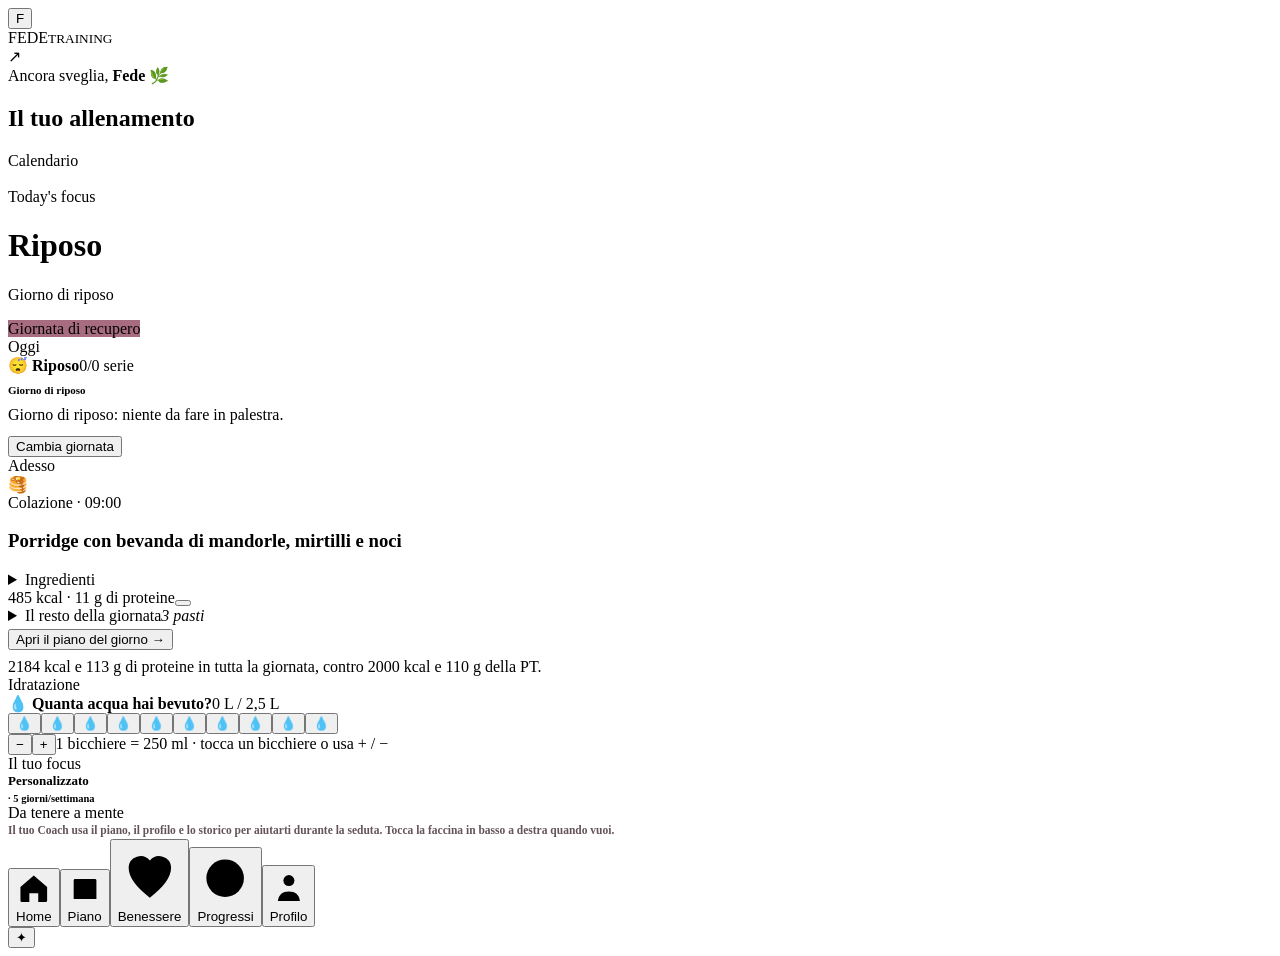
==== commit fdb20ae3: "Il menu' segue l'allenamento, e la settimana si controlla da sola 1) Stamattina avevo allineato i pa" ====
--- a/tests/fixtures/release-reference/index.html
+++ b/tests/fixtures/release-reference/index.html
@@ -1269,6 +1269,71 @@
     sched:{1:'Giorno 1',2:'Giorno 2',3:'Giorno 3',4:'Riposo',5:'Giorno 4',6:'Giorno 5',0:'Riposo'}},
   weekend:{label:'🗓️ Weekend libero',sub:'5 giorni da lunedì a venerdì, lower martedì e giovedì',calisthenics:true,
     sched:{1:'Giorno 1',2:'Giorno 2',3:'Giorno 3',4:'Giorno 4',5:'Giorno 5',6:'Riposo',0:'Riposo'}}};
+/* La regola che teneva allineati calendario e pasti ora e' dentro
+   dietMapping(): il menu' segue l'allenamento da solo, quindi l'avviso che
+   segnalava il disallineamento non ha piu' niente da segnalare. Tolto. */
+/* Se sposti una giornata, il resto della settimana puo' non tornare piu'.
+   Qui si guardano tre cose soltanto, e si propone il rimedio piu' piccolo:
+   due giornate di gambe attaccate, una giornata ripetuta, una sparita.
+   Propone: non cambia niente da solo. */
+let __schedIssueOff=false;   // "lascia cosi'" vale per questa sessione: nessuna chiave salvata
+const SCHED_ORDER=[1,2,3,4,5,6,0];
+function schedOf(){const g=(typeof goals!=='undefined'&&goals&&goals.sched)||{};const o={};SCHED_ORDER.forEach(function(w){o[w]=g[String(w)]||'Riposo';});return o;}
+function schedIssue(sched){
+  const s=sched||schedOf();
+  const gambe=function(w){return LOWER_DAYS.indexOf(s[w])>-1;};
+  // 1) due giornate di gambe attaccate: la settimana e' un cerchio, domenica tocca lunedi'
+  for(let i=0;i<SCHED_ORDER.length;i++){
+    const a=SCHED_ORDER[i], b=SCHED_ORDER[(i+1)%SCHED_ORDER.length];
+    if(gambe(a)&&gambe(b)){
+      // la sposto sul primo riposo che non finisca di nuovo accanto alle gambe
+      const liberi=SCHED_ORDER.filter(function(w){
+        if(s[w]!=='Riposo'||w===b)return false;
+        const j=SCHED_ORDER.indexOf(w);
+        const pre=SCHED_ORDER[(j-1+SCHED_ORDER.length)%SCHED_ORDER.length], post=SCHED_ORDER[(j+1)%SCHED_ORDER.length];
+        return !gambe(pre)&&!gambe(post);});
+      return {kind:'gambe',a:a,b:b,giorno:s[b],verso:liberi.length?liberi[0]:null};
+    }
+  }
+  // 2) la stessa giornata due volte
+  const visti={};
+  for(let i=0;i<SCHED_ORDER.length;i++){
+    const w=SCHED_ORDER[i], g=s[w]; if(g==='Riposo')continue;
+    if(visti[g]!==undefined)return {kind:'doppia',a:visti[g],b:w,giorno:g};
+    visti[g]=w;
+  }
+  // 3) una giornata del piano che non compare piu'
+  const previste=Object.keys(planForUser()).filter(function(d){return /^Giorno \d$/.test(d);});
+  const manca=previste.filter(function(d){return !visti[d];});
+  if(manca.length===1){
+    const liberi=SCHED_ORDER.filter(function(w){return s[w]==='Riposo';});
+    return {kind:'manca',giorno:manca[0],verso:liberi.length?liberi[0]:null};
+  }
+  return null;
+}
+function schedIssueHTML(){
+  if(__schedIssueOff)return '';
+  const s=schedOf(), p=schedIssue(s);
+  if(!p)return '';
+  const nome=function(w){return weekdayName(w);};
+  let testo='', azione='';
+  if(p.kind==='gambe'){
+    testo=tr('Due giornate di gambe attaccate: ','Two leg days back to back: ')+esc(p.giorno)+tr(' cade di ',' falls on ')+nome(p.b)
+      +tr(', subito dopo quella di ',', right after the one on ')+nome(p.a)+'.';
+    azione=p.verso!=null?tr('Sposto ','Move ')+esc(p.giorno)+tr(' a ',' to ')+nome(p.verso):'';
+  }else if(p.kind==='doppia'){
+    testo=esc(p.giorno)+tr(' compare due volte, ',' appears twice, ')+nome(p.a)+tr(' e ',' and ')+nome(p.b)+'.';
+  }else{
+    testo=esc(p.giorno)+tr(' non compare in nessun giorno della settimana.',' is not on any day of the week.');
+    azione=p.verso!=null?tr('Mettilo ','Put it on ')+nome(p.verso):'';
+  }
+  let h='<div class="card sched-issue"><b>'+tr('La settimana non torna','Your week doesn’t add up')+'</b>'
+    +'<div class="note" style="margin-top:6px">'+testo+'</div>';
+  if(azione&&p.verso!=null)h+='<button class="btn" data-schedfix="'+p.verso+'" data-schedday="'+esc(p.giorno)+'"'
+    +(p.kind==='gambe'?' data-schedfrom="'+p.b+'"':'')+' style="margin-top:10px">'+azione+' →</button>';
+  h+='<button class="btn ghost" data-schedoff="1" style="margin-top:8px">'+tr('Lascia così','Leave it')+'</button></div>';
+  return h;
+}
 function applyWeekPreset(id){
   const pr=WEEK_PRESETS[id]; if(!pr)return;
   goals.calisthenics=pr.calisthenics;
@@ -2684,7 +2749,7 @@
       return '<option value="'+d+'"'+(d===data.day?' selected':'')+'>'+dayPlan(d).em+' '+d+' — '+dayPlan(d).t+'</option>';}).join('')+
     '</select></div>';
 
-  h+='<div class="sect">Pianificazione settimanale</div><div class="card">'+
+  h+='<div class="sect">Pianificazione settimanale</div>'+schedIssueHTML()+'<div class="card">'+
     '<div class="note" style="margin-bottom:12px">Scegli uno schema suggerito, poi aggiusta i singoli giorni se serve. Lower = glutei e gambe (Giorno 2, 4, 5), upper = dorso e spalle (Giorno 1, 3).</div>'+
     '<div style="display:grid;grid-template-columns:1fr 1fr;gap:8px;margin-bottom:14px">'+Object.keys(WEEK_PRESETS).map(function(id){
       const pr=WEEK_PRESETS[id], on=goals.weekPreset===id;
@@ -3040,7 +3105,7 @@
   if(isCardioExercise(e)){
     sets=Math.max(1,+e[2]||1);
     for(let k=sets+1;k<=24;k++){const vv=getSetValue(data,day,exIdx,e,k);
-      if(vv&&(vv.min||vv.kcal||vv.inc||vv.sec||vv.r||vv.kg))sets=k;}
+      if(vv&&(vv.min||vv.kcal||vv.inc||vv.laps||vv.sec||vv.r||vv.kg))sets=k;}
   }else sets=Math.max(+e[2]||0,m?+m[1]:3);
   const unilateral=isUnilateralExercise(e), cf=countField(e,day);
   for(let sn=1;sn<=sets;sn++){
@@ -3102,7 +3167,7 @@
    another, and a bodyweight hold still asked for kilos. Both are now properties
    of the exercise. Anything not listed keeps the old prose rule, so no day
    changes by accident. */
-const EX_MEASURE={'Tapis roulant inclinato':'cardio','Cyclette':'cardio','Camminata all\u2019aperto':'cardio','Vogatore':'cardio','Corsa leggera':'cardio','Corda':'cardio',            // 'time' = seconds, 'reps' = repetitions
+const EX_MEASURE={'Nuoto':'cardio','Tapis roulant inclinato':'cardio','Cyclette':'cardio','Camminata all\u2019aperto':'cardio','Vogatore':'cardio','Corsa leggera':'cardio','Corda':'cardio',            // 'time' = seconds, 'reps' = repetitions
   'L-Sit':'time','Tuck Support':'time','Tuck L-Sit':'time','Single-Leg L-Sit':'time','L-Sit on Parallettes':'time',
   'Frog Stand':'time','Frog Stand Weight Shift':'reps','Frog Stand Toe Lift':'reps',
   'Vacuum addominale':'time','Plank':'time','CORE · Plank':'time','Hollow Body Hold':'time',
@@ -3111,7 +3176,7 @@
   'Dead Bug':'reps','CORE · Dead Bug':'reps','Hanging Knee Raise':'reps','CORE · Hanging Knee Raise':'reps',
   'Cable Crunch':'reps','CORE · Cable Crunch':'reps','Pallof Press (anti-rotazione)':'reps'
 };
-const EX_LOAD={'Tapis roulant inclinato':'bodyweight','Cyclette':'bodyweight','Camminata all\u2019aperto':'bodyweight','Vogatore':'bodyweight','Corsa leggera':'bodyweight','Corda':'bodyweight',               // 'bodyweight' = no kg field, 'external' = a load is entered
+const EX_LOAD={'Nuoto':'bodyweight','Tapis roulant inclinato':'bodyweight','Cyclette':'bodyweight','Camminata all\u2019aperto':'bodyweight','Vogatore':'bodyweight','Corsa leggera':'bodyweight','Corda':'bodyweight',               // 'bodyweight' = no kg field, 'external' = a load is entered
   // Only the holds and the wall work: things that genuinely never take a load in
   // this plan. Pull-up can be assisted or weighted, and her own history has Dead Bug
   // at 16 and 18 kg, so neither is listed — anything unlisted keeps its kg field.
@@ -3190,6 +3255,8 @@
 function cardioFields(e){
   const n=exName(e), f=[{f:'min',l:'Minuti',en:'Minutes',ph:'20'}];
   if(/tapis|treadmill|camminata|salita|incline/i.test(n))f.push({f:'inc',l:'Inclin. %',en:'Incline %',ph:'10'});
+  // Nuotando non c'e' inclinazione: si contano le vasche.
+  if(/nuoto|swim|vasche/i.test(n))f.push({f:'laps',l:'Vasche',en:'Laps',ph:''});
   f.push({f:'kcal',l:'Kcal',en:'Kcal',ph:''});
   return f;
 }
@@ -3256,23 +3323,46 @@
 const DIET_SHOPPING={"Verdura e frutta":["Aglio 3 g","Aneto secco 3 g","Asparagi 75 g","Avocado 275 g","Banana 1.1 kg","Basilico 1 g","Carota 60 g","Cetriolo 50 g","Cipolla 440 g","Coriandolo 1 g","Funghi champignon 100 g","Lime 45 g","Mela rossa 600 g","Mirtilli 225 g","Olive verdi 25 g","Origano 1 g","Peperone rosso 350 g","Peperone verde 190 g","Pomodorini 225 g","Pomodoro 505 g","Pomodoro triturato naturale 420 g","Porro 60 g","Prezzemolo 5 g","Ravanelli 80 g","Rucola 90 g","Songino 100 g","Spinaci 150 g","Zucchine 375 g"],"Dispensa":["Anacardi 20 g","Bevanda di mandorle 2.5 kg","Burro di arachidi 56 g","Cioccolato fondente 70 g","Curry 3 g","Hummus 90 g","Mandorle 56 g","Miele 90 g","Noci 110 g","Olio di oliva 155 g","Pepe bianco 2 g","Pepe nero 3 g","Sale 0 g","Salsa di soia 8 g","Semi di lino 56 g","Semi di zucca 15 g","Succo di limone 10 g"],"Carboidrati":["Avena 135 g","Ceci cotti 175 g","Fajitas di mais 60 g","Gnocchi 250 g","Mais dolce 40 g","Pane di mais 480 g","Pane tostato senza glutine 40 g","Pasta senza glutine 80 g","Patata 640 g","Patata dolce 250 g","Quinoa 60 g","Riso basmati crudo 180 g","Riso integrale 80 g"],"Proteine":["Brodo di pollo 250 g","Feta 50 g","Formaggio Havarti Light 100 g","Gamberoni 100 g","Hamburger di pollo 150 g","Manzo magro 150 g","Petto di tacchino 60 g","Pollo 470 g","Proteina ISO ChocoMonkey 210 g","Salmone 290 g","Salmone affumicato 60 g","Tonno 200 g","Tonno in acqua 75 g","Uovo di gallina 785 g"]};
 const DIET_ALLERGENS={0:"Uova · Latticini · Pesce · Frutta a guscio · Arachidi · Soia",1:"Uova · Latticini · Frutta a guscio · Arachidi · Soia",2:"Pesce · Frutta a guscio · Arachidi · Soia · Glutine",3:"Uova · Latticini · Pesce · Crostacei · Frutta a guscio · Arachidi · Soia · Sesamo",4:"Uova · Pesce · Frutta a guscio · Arachidi · Soia · Glutine",5:"Uova · Latticini · Frutta a guscio · Arachidi · Soia",6:"Uova · Pesce · Frutta a guscio · Arachidi · Soia · Sesamo · Glutine"};
 
-/* Allineamento menu' / allenamento, deciso da Federica il 2026-11-19.
-   Il piano della PT resta parola per parola: cambia solo su quale giorno della
-   settimana cade un menu', perche' i giorni di gambe vogliono il menu' piu'
-   ricco e il riposo quello piu' leggero. Ogni voce ricorda da dove viene (pt),
-   cosi' nel parlare con la nutrizionista si sa sempre di quale giorno parla. */
-(function allineaMenuAllAllenamento(){
-  DIET_DAYS.forEach(function(d){ if(!d.pt)d.pt=d.n; });
-  const scambi=[[4,5]];  // giovedi' <-> venerdi': il lower si sposta al giovedi'
-  scambi.forEach(function(coppia){
-    const a=DIET_DAYS.find(function(d){return d.k===coppia[0];});
-    const b=DIET_DAYS.find(function(d){return d.k===coppia[1];});
-    if(!a||!b)return;
-    const m=a.meals; a.meals=b.meals; b.meals=m;
-    const t=a.pt; a.pt=b.pt; b.pt=t;
-    const al=DIET_ALLERGENS[a.k]; DIET_ALLERGENS[a.k]=DIET_ALLERGENS[b.k]; DIET_ALLERGENS[b.k]=al;
-  });
-})();
+/* Il menu' segue l'allenamento, non il giorno della settimana.
+   Deciso con Federica il 19 novembre 2026: i giorni di gambe prendono i menu'
+   piu' ricchi, il riposo il piu' leggero. La regola si applica al calendario
+   di adesso, quindi spostando una giornata il menu' la segue da solo.
+   Il piano della nutrizionista resta parola per parola: cambia solo il giorno
+   in cui lo mangi, e ogni menu' ricorda da dove viene (pt). */
+(function ricordaOrigineMenu(){ DIET_DAYS.forEach(function(d){ if(!d.pt)d.pt=d.n; }); })();
+const LOWER_DAYS=['Giorno 2','Giorno 4'];   // le giornate di gambe: decidono il menu'
+// Quanto chiede una giornata: gambe 3, resto allenato 2, nuoto/recupero 1, riposo 0.
+function dietNeed(giorno){
+  if(!giorno||giorno==='Riposo')return 0;
+  if(LOWER_DAYS.indexOf(giorno)>-1)return 3;
+  if(giorno==='Nuoto')return 1;
+  return 2;
+}
+let __dietMapCache={sig:'',map:null};
+function dietMapping(){
+  const sched=(typeof goals!=='undefined'&&goals&&goals.sched)||{};
+  const sig=[0,1,2,3,4,5,6].map(function(w){return sched[String(w)]||'Riposo';}).join('|');
+  if(__dietMapCache.sig===sig&&__dietMapCache.map)return __dietMapCache.map;
+  // Menu' dal piu' ricco al piu' leggero; a parita' vince il piu' proteico, poi
+  // l'ordine del piano: l'accoppiamento non deve cambiare a ogni ridisegno.
+  const menus=DIET_DAYS.slice().sort(function(a,b){
+    const na=dietDayNutrition(a), nb=dietDayNutrition(b);
+    return (nb.kcal-na.kcal)||(nb.prot-na.prot)||(a.k-b.k);});
+  // Giorni dal piu' esigente al meno, lunedi' per primo a parita'.
+  const ordine=[1,2,3,4,5,6,0];
+  const giorni=ordine.slice().sort(function(a,b){
+    const d=dietNeed(sched[String(b)])-dietNeed(sched[String(a)]);
+    return d||(ordine.indexOf(a)-ordine.indexOf(b));});
+  const map={};
+  giorni.forEach(function(w,i){map[w]=menus[i]?menus[i].k:w;});
+  __dietMapCache={sig:sig,map:map};
+  return map;
+}
+function dietMenuForWeekday(w){return dietDayByKey(dietMapping()[w]);}
+// Il nome del giorno e' quello vero del calendario, non quello del menu'.
+const WEEKDAY_IT=['Domenica','Luned\u00ec','Marted\u00ec','Mercoled\u00ec','Gioved\u00ec','Venerd\u00ec','Sabato'];
+const WEEKDAY_EN=['Sunday','Monday','Tuesday','Wednesday','Thursday','Friday','Saturday'];
+function weekdayName(w){return getAppLanguage()==='en'?WEEKDAY_EN[w]:WEEKDAY_IT[w];}
 
 const DIET_SLOT_KEYS={
  'Colazione':{it:'Colazione',en:'Breakfast'},'Spuntino mattutino':{it:'Spuntino mattutino',en:'Morning snack'},'Pranzo':{it:'Pranzo',en:'Lunch'},'Merenda':{it:'Merenda',en:'Afternoon snack'},'Merenda 2':{it:'Merenda 2',en:'Snack 2'},'Cena':{it:'Cena',en:'Dinner'}
@@ -3319,7 +3409,7 @@
 function dietDoneKey(date,slot){return 'fede:dietdone:'+k(date)+'|'+slot;}
 function isDietDone(date,slot){return localStorage.getItem(dietDoneKey(date,slot))==='1';}
 function setDietDone(date,slot,on){if(on)localStorage.setItem(dietDoneKey(date,slot),'1');else localStorage.removeItem(dietDoneKey(date,slot));}
-function dietDayForDate(d){return dietDayByKey(d.getDay());}
+function dietDayForDate(d){return dietMenuForWeekday(d.getDay());}
 function dietSummaryForDate(d){const day=dietDayForDate(d),done=day.meals.filter(function(m){return isDietDone(d,m.slot);}).length;return{done:done,total:day.meals.length};}
 function dietMealLabel(m){return getAppLanguage()==='en'?m.en:m.slot;}
 function dietProgressBar(pct){return '<div style="height:7px;border-radius:8px;background:#f1eaec;overflow:hidden;margin-top:8px"><i style="display:block;height:100%;width:'+pct+'%;background:var(--rose)"></i></div>';}
@@ -3732,7 +3822,7 @@
   const dayNutri=dietDayNutrition(d);
   let h=hdr(getAppLanguage()==='en'?'Nutrition plan':'Piano nutrizionale',(getAppLanguage()==='en'?'Official 7-day plan':'Piano ufficiale 7 giorni')+' · 11 marzo 2025');
   h+='<div class="wrap">';
-  h+='<div class="nutri-hero"><div style="display:flex;justify-content:space-between;gap:12px;align-items:flex-start"><div><div style="font-size:10px;color:var(--rose-d);font-weight:900;text-transform:uppercase;letter-spacing:.06em">'+(getAppLanguage()==='en'?'Today':'Oggi')+'</div><h2 style="margin:3px 0 0">'+esc(getAppLanguage()==='en'?d.en:d.n)+'</h2><div class="note" style="margin-top:5px">'+sum.done+'/'+sum.total+' '+(getAppLanguage()==='en'?'meals completed':'pasti completati')+(d.pt&&d.pt!==d.n?' \u00b7 '+tr('men\u00f9 del ','menu from ')+esc(d.pt.toLowerCase())+tr(' nel piano della PT',' in the PT\u2019s plan'):'')+'</div><div class="nutri-totals">'+dayNutri.kcal+' kcal \u00b7 '+dayNutri.prot+' g '+(getAppLanguage()==='en'?'protein':'proteine')+'<span>'+dietGapLabel(dayNutri)+'</span></div></div><div style="font-size:28px;font-weight:900">'+pct+'%</div></div>'+dietProgressBar(pct)+'</div>';
+  h+='<div class="nutri-hero"><div style="display:flex;justify-content:space-between;gap:12px;align-items:flex-start"><div><div style="font-size:10px;color:var(--rose-d);font-weight:900;text-transform:uppercase;letter-spacing:.06em">'+(getAppLanguage()==='en'?'Today':'Oggi')+'</div><h2 style="margin:3px 0 0">'+esc(weekdayName(cur.getDay()))+'</h2><div class="note" style="margin-top:5px">'+sum.done+'/'+sum.total+' '+(getAppLanguage()==='en'?'meals completed':'pasti completati')+((d.pt||d.n)!==weekdayName(cur.getDay())?' \u00b7 '+tr('men\u00f9 del ','menu from ')+esc(String(d.pt||d.n).toLowerCase())+tr(' nel piano della PT',' in the PT\u2019s plan'):'')+'</div><div class="nutri-totals">'+dayNutri.kcal+' kcal \u00b7 '+dayNutri.prot+' g '+(getAppLanguage()==='en'?'protein':'proteine')+'<span>'+dietGapLabel(dayNutri)+'</span></div></div><div style="font-size:28px;font-weight:900">'+pct+'%</div></div>'+dietProgressBar(pct)+'</div>';
   h+='<div class="diet-section-tabs">'+[['today',getAppLanguage()==='en'?'Today':'Oggi'],['week',getAppLanguage()==='en'?'Week':'Settimana'],['recipes',getAppLanguage()==='en'?'Recipes':'Ricette'],['shopping',getAppLanguage()==='en'?'Shopping':'Spesa'],['allergens',getAppLanguage()==='en'?'Allergens':'Allergeni'],['build',getAppLanguage()==='en'?'Build dinner':'Costruisci'],['diary',getAppLanguage()==='en'?'Diary':'Diario']].map(function(x){return '<button data-diet-section="'+x[0]+'" class="'+(section===x[0]?'on':'')+'">'+x[1]+'</button>';}).join('')+'</div>';
   if(section==='today'){
     // Sette giorni in sette colonne: a 390px il nome intero non ci sta ("Mercoled\u00ec" da solo
@@ -3868,17 +3958,52 @@
 /* Barre: sedute per settimana. Una serie sola, quindi nessuna legenda.
    Estremi arrotondati di 4px ancorati alla linea di base, 2px di distacco fra
    le barre, assi discreti. */
+// Andamento: quanto storico si guarda, e cosa si e' toccato. Stato di schermo,
+// non un dato: non viene salvato da nessuna parte.
+let trendRange=8;              // settimane mostrate; 0 = tutto lo storico
+let trendSel={kind:'',id:''};  // 'week' + lunedi ISO, oppure 'sess' + chiave della seduta
+function isoKey(d){const p=n=>String(n).padStart(2,'0');return d.getFullYear()+'-'+p(d.getMonth()+1)+'-'+p(d.getDate());}
+function trendWeeksAvailable(sess,today){
+  if(!sess.length)return 1;
+  const first=weekStartOf(sess[0].date), ref=weekStartOf(today||new Date());
+  return Math.max(1,Math.round((ref-first)/604800000)+1);
+}
+// Oltre le dodici settimane la barra settimanale diventa illeggibile a 390px:
+// venti colonne da 17px, etichette sovrapposte e niente da toccare. Allora la
+// grana giusta e' il mese.
+function monthlySessions(records,months,today){
+  const sess=sessionSummaries(records), ref=today||new Date(), out=[];
+  for(let i=months-1;i>=0;i--){
+    const ms=new Date(ref.getFullYear(),ref.getMonth()-i,1,12,0,0);
+    const me=new Date(ms.getFullYear(),ms.getMonth()+1,1,12,0,0);
+    const dentro=sess.filter(function(x){return x.date>=ms&&x.date<me;});
+    out.push({start:ms,month:true,sessions:dentro.length,
+      series:dentro.reduce(function(a,x){return a+x.series;},0),
+      volume:dentro.reduce(function(a,x){return a+x.volume;},0),
+      current:i===0});
+  }
+  return out;
+}
+function trendMonthsAvailable(sess,today){
+  if(!sess.length)return 1;
+  const f=sess[0].date, r=today||new Date();
+  return Math.max(1,(r.getFullYear()-f.getFullYear())*12+(r.getMonth()-f.getMonth())+1);
+}
 function weeklyBarsHTML(weeks){
   if(!weeks.length)return '';
   const max=Math.max(1,Math.max.apply(null,weeks.map(function(w){return w.sessions;})));
   const H=96;
   let bars='';
   weeks.forEach(function(w){
-    const hgt=Math.round(w.sessions/max*H);
-    bars+='<div class="tb-col"'+(w.sessions?' title="'+w.sessions+' sedute"':'')+'>'+
+    const hgt=Math.round(w.sessions/max*H), iso=isoKey(w.start), sel=(w.month?trendSel.kind==='month':trendSel.kind==='week')&&trendSel.id===iso;
+    // Una barra si tocca: sotto si apre la settimana. Niente title: su un telefono
+    // non esiste il passaggio del mouse, e un'etichetta che non compare mai e' una bugia.
+    bars+='<button class="tb-col'+(sel?' sel':'')+'" data-'+(w.month?'trendmonth':'trendweek')+'="'+iso+'" aria-label="'+
+      (w.month?w.start.toLocaleDateString(APP_LOCALE(),{month:'long',year:'numeric'})
+             :tr('Settimana del ','Week of ')+w.start.getDate()+'/'+(w.start.getMonth()+1))+', '+w.sessions+tr(' sedute',' sessions')+'">'+
       '<div class="tb-val">'+(w.sessions||'')+'</div>'+
-      '<div class="tb-track"><i class="tb-bar'+(w.current?' now':'')+'" style="height:'+(w.sessions?Math.max(hgt,6):0)+'px"></i></div>'+
-      '<div class="tb-lab">'+w.start.getDate()+'/'+(w.start.getMonth()+1)+'</div></div>';
+      '<div class="tb-track"><i class="tb-bar'+(w.current?' now':'')+(sel?' sel':'')+'" style="height:'+(w.sessions?Math.max(hgt,6):0)+'px"></i></div>'+
+      '<div class="tb-lab">'+(w.month?w.start.toLocaleDateString(APP_LOCALE(),{month:'short'}):w.start.getDate()+'/'+(w.start.getMonth()+1))+'</div></button>';
   });
   return '<div class="trend-bars">'+bars+'</div>';
 }
@@ -3892,7 +4017,8 @@
   const xy=pts.map(function(x,i){return [(i/(pts.length-1))*W, H-((x.volume-mn)/rg)*(H-14)-7];});
   const line=xy.map(function(c){return c[0].toFixed(1)+','+c[1].toFixed(1);}).join(' ');
   let dots='';
-  xy.forEach(function(c,i){dots+='<circle cx="'+c[0].toFixed(1)+'" cy="'+c[1].toFixed(1)+'" r="4.5" fill="#fff" stroke="var(--chart)" stroke-width="2"><title>'+pts[i].volume+' kg · '+pts[i].date.toLocaleDateString(APP_LOCALE(),{day:'numeric',month:'short'})+'</title></circle>';});
+  xy.forEach(function(c,i){const sel=trendSel.kind==='sess'&&trendSel.id===pts[i].key;
+    dots+='<circle class="trend-dot'+(sel?' sel':'')+'" data-trendsess="'+pts[i].key+'" cx="'+c[0].toFixed(1)+'" cy="'+c[1].toFixed(1)+'" r="'+(sel?7:4.5)+'" fill="'+(sel?'var(--chart)':'#fff')+'" stroke="var(--chart)" stroke-width="2"><title>'+pts[i].volume+' kg · '+pts[i].date.toLocaleDateString(APP_LOCALE(),{day:'numeric',month:'short'})+'</title></circle>';});
   return '<svg class="trend-line" viewBox="0 0 '+W+' '+H+'" role="img" aria-label="'+tr('Volume per seduta, ultime ','Volume per session, last ')+pts.length+tr(' sedute',' sessions')+'">'+
     '<polygon points="0,'+H+' '+line+' '+W+','+H+'" fill="var(--chart-fill)"/>'+
     '<polyline points="'+line+'" fill="none" stroke="var(--chart)" stroke-width="2" stroke-linejoin="round" stroke-linecap="round"/>'+
@@ -3901,18 +4027,93 @@
     '<span>'+pts[pts.length-1].volume+' kg · '+pts[pts.length-1].date.toLocaleDateString(APP_LOCALE(),{day:'numeric',month:'short'})+'</span></div>';
 }
 
+// Cosa c'e' dentro una barra o un punto. Solo dati gia' salvati: nessuna stima.
+function trendWeekDetail(sess,iso){
+  const ws=dateFromKey(iso), we=new Date(ws); we.setDate(we.getDate()+7);
+  const dentro=sess.filter(function(x){return x.date>=ws&&x.date<we;});
+  const titolo=tr('Settimana del ','Week of ')+ws.toLocaleDateString(APP_LOCALE(),{day:'numeric',month:'long'});
+  if(!dentro.length)return trendCard(titolo,'<div class="note">'+tr('Nessuna seduta registrata in questa settimana.','No session logged in this week.')+'</div>');
+  const serie=dentro.reduce(function(a,x){return a+x.series;},0), vol=dentro.reduce(function(a,x){return a+x.volume;},0);
+  return trendCard(titolo,
+    '<div class="trend-sum"><b>'+dentro.length+'</b> '+(dentro.length===1?tr('seduta','session'):tr('sedute','sessions'))
+    +' · <b>'+serie+'</b> '+tr('serie','sets')+' · <b>'+Math.round(vol)+'</b> kg</div>'
+    +dentro.map(function(x){return '<button class="trend-line-row" data-trendsess="'+x.key+'"><span>'
+      +x.date.toLocaleDateString(APP_LOCALE(),{weekday:'short',day:'numeric',month:'short'})+' · '+esc(x.day||'')+'</span>'
+      +'<b>'+x.series+' '+tr('serie','sets')+' · '+Math.round(x.volume)+' kg</b></button>';}).join(''));
+}
+function trendSessionDetail(key){
+  const rec=recentRecords(400).filter(function(r){return r._date===key;})[0];
+  if(!rec)return '';
+  const d=norm(rec), giorno=d.day||'', v=vol(d);
+  const righe={};
+  Object.keys(d.sets).forEach(function(id){
+    const x=d.sets[id], pezzi=String(id).split('|'); if(pezzi.length<3)return;
+    if(!(x&&(x.r||x.sec||x.min)))return;
+    const nome=exNameFromId(pezzi[1])||pezzi[1];
+    (righe[nome]=righe[nome]||[]).push(x);
+  });
+  const corpo=Object.keys(righe).map(function(nome){
+    const set=righe[nome];
+    const dett=set.map(function(x){
+      if(x.min)return x.min+tr(' min',' min')+(x.laps?' · '+x.laps+tr(' vasche',' laps'):'')+(x.inc?' · '+x.inc+'%':'')+(x.kcal?' · '+x.kcal+' kcal':'');
+      if(x.sec)return x.sec+' sec';
+      return (x.kg?x.kg+' kg × ':'')+(x.r||'')+(x.r?tr(' rip',' reps'):'');
+    }).join(' · ');
+    return '<div class="trend-ex"><span>'+esc(nome)+'</span><b>'+esc(dett)+'</b></div>';
+  }).join('');
+  return trendCard(dateFromKey(key).toLocaleDateString(APP_LOCALE(),{weekday:'long',day:'numeric',month:'long'})+' · '+esc(giorno),
+    '<div class="trend-sum"><b>'+v.s+'</b> '+tr('serie','sets')+' · <b>'+v.v+'</b> kg'+tr(' di volume',' of volume')+'</div>'+corpo);
+}
+function trendMonthDetail(sess,iso){
+  const ms=dateFromKey(iso), me=new Date(ms.getFullYear(),ms.getMonth()+1,1,12,0,0);
+  const dentro=sess.filter(function(x){return x.date>=ms&&x.date<me;});
+  const titolo=ms.toLocaleDateString(APP_LOCALE(),{month:'long',year:'numeric'});
+  if(!dentro.length)return trendCard(titolo,'<div class="note">'+tr('Nessuna seduta registrata in questo mese.','No session logged in this month.')+'</div>');
+  const serie=dentro.reduce(function(a,x){return a+x.series;},0), vol=dentro.reduce(function(a,x){return a+x.volume;},0);
+  // Dentro un mese elenco le settimane, non trenta righe di sedute.
+  const perSett={};
+  dentro.forEach(function(x){const w=isoKey(weekStartOf(x.date));(perSett[w]=perSett[w]||[]).push(x);});
+  return trendCard(titolo,
+    '<div class="trend-sum"><b>'+dentro.length+'</b> '+(dentro.length===1?tr('seduta','session'):tr('sedute','sessions'))
+    +' · <b>'+serie+'</b> '+tr('serie','sets')+' · <b>'+Math.round(vol)+'</b> kg</div>'
+    +Object.keys(perSett).sort().map(function(w){const g=perSett[w];
+      return '<button class="trend-line-row" data-trendweek="'+w+'"><span>'+tr('settimana del ','week of ')
+        +dateFromKey(w).toLocaleDateString(APP_LOCALE(),{day:'numeric',month:'short'})+'</span><b>'
+        +g.length+' '+(g.length===1?tr('seduta','session'):tr('sedute','sessions'))+' · '
+        +Math.round(g.reduce(function(a,x){return a+x.volume;},0))+' kg</b></button>';}).join(''));
+}
+function trendCard(titolo,corpo){
+  return '<div class="card trend-detail"><div class="trend-detail-head"><b>'+esc(titolo)+'</b>'
+    +'<button class="trend-close" data-trendclose="1" aria-label="'+tr('Chiudi','Close')+'">×</button></div>'+corpo+'</div>';
+}
+function trendRangeHTML(){
+  const opz=[[8,tr('8 settimane','8 weeks')],[26,tr('6 mesi','6 months')],[0,tr('Tutto','All')]];
+  return '<div class="trend-range">'+opz.map(function(o){
+    return '<button class="'+(trendRange===o[0]?'on':'')+'" data-trendrange="'+o[0]+'">'+o[1]+'</button>';}).join('')+'</div>';
+}
 function trendHTML(){
-  const recs=recentRecords(90), sess=sessionSummaries(recs), weeks=weeklySessions(recs,8,cur);
+  const recs=recentRecords(400), sess=sessionSummaries(recs);
+  // Sotto le dodici settimane si ragiona a settimane; sopra, a mesi.
+  const aMesi=trendRange===0||trendRange>12;
+  const weeks=aMesi
+    ? monthlySessions(recs,trendRange===0?trendMonthsAvailable(sess,cur):Math.ceil(trendRange/4.345),cur)
+    : weeklySessions(recs,trendRange,cur);
+  // Il confronto fra mesi ha una finestra sua: non dipende da quanto storico stai guardando.
+  const confronto=weeklySessions(recs,9,cur);
   if(!sess.length){
     return '<div class="card"><div class="note">Qui compare l\u2019andamento appena registri la prima seduta: quante volte ti alleni ogni settimana e come cresce il volume. Non invento numeri che non hai ancora.</div></div>';
   }
-  const thisWeek=weeks[weeks.length-1], d=trendDelta(weeks);
-  let h='<div class="grid2"><div class="tile t-mint"><span>questa settimana</span><div><b>'+thisWeek.sessions+'</b><em>'+(thisWeek.sessions===1?'seduta':'sedute')+' \u00b7 '+thisWeek.series+' serie</em></div></div>'+
+  const thisWeek=weeks[weeks.length-1], d=trendDelta(confronto);
+  const settimanaCorrente=confronto[confronto.length-1];
+  let h='<div class="grid2"><div class="tile t-mint"><span>questa settimana</span><div><b>'+settimanaCorrente.sessions+'</b><em>'+(settimanaCorrente.sessions===1?'seduta':'sedute')+' \u00b7 '+settimanaCorrente.series+' serie</em></div></div>'+
     '<div class="tile t-pink"><span>in totale</span><div><b>'+sess.length+'</b><em>sedute registrate</em></div></div></div>';
-  h+='<div class="sect">Sedute per settimana</div><div class="card">'+weeklyBarsHTML(weeks);
-  if(d)h+='<div class="note" style="margin-top:10px">Ultime 4 settimane piene: <b>'+d.recent+'</b> sedute, contro <b>'+d.previous+'</b> nelle 4 precedenti'+(d.diff===0?'. Stesso ritmo.':(d.diff>0?' \u2014 '+d.diff+' in pi\u00f9.':' \u2014 '+(-d.diff)+' in meno.'))+'</div>';
+  h+='<div class="sect">'+(aMesi?tr('Sedute per mese','Sessions per month'):tr('Sedute per settimana','Sessions per week'))+'</div><div class="card">'+trendRangeHTML()+weeklyBarsHTML(weeks);
+  if(trendSel.kind==='week')h+=trendWeekDetail(sess,trendSel.id);
+  if(trendSel.kind==='month')h+=trendMonthDetail(sess,trendSel.id);
+  if(d)h+='<div class="note" style="margin-top:10px">'+tr('Ultime 4 settimane piene: ','Last 4 full weeks: ')+'<b>'+d.recent+'</b>'+tr(' sedute, contro ',' sessions, against ')+'<b>'+d.previous+'</b>'+tr(' nelle 4 precedenti',' in the 4 before')+(d.diff===0?tr('. Stesso ritmo.','. Same pace.'):(d.diff>0?' \u2014 '+d.diff+tr(' in pi\u00f9.',' more.'):' \u2014 '+(-d.diff)+tr(' in meno.',' fewer.')))+'</div>';
   else h+='<div class="note" style="margin-top:10px">Il confronto fra mesi compare dopo otto settimane piene di storico.</div>';
   h+='</div>';
+  if(trendSel.kind==='sess')h+=trendSessionDetail(trendSel.id);
   const vol2=sessionVolumeHTML(sess);
   if(vol2)h+='<div class="sect">Volume per seduta</div><div class="card">'+vol2+'<div class="note" style="margin-top:8px">Somma di kg \u00d7 ripetizioni delle serie segnate, Lab escluso. Serve a vedere il verso, non a confrontare giornate diverse fra loro.</div></div>';
   return h;
@@ -4246,6 +4447,7 @@
 function tr(it,en){return getAppLanguage()==='en'?en:it;}
 function setAppLanguage(lang){localStorage.setItem('fede:lang',lang==='en'?'en':'it');render();}
 const APP_EN={
+ 'Vasche':'Laps',
  'Mobilità anca':'Hip mobility',
  '10 affondi laterali · 10 affondi dalle ginocchia · 10 aperture d’anca · 10 squat con tocco del ginocchio · 10 clamshell/lato · 10 ponti monopodalici/lato':'10 lateral lunges · 10 kneeling lunges · 10 hip openings · 10 squats with knee touch · 10 clamshells/side · 10 single-leg bridges/side',
  '2 giri · 15 passi a destra e 15 a sinistra · banda sopra le ginocchia, mezzo squat':'2 rounds · 15 steps right and 15 left · band above the knees, half squat',
@@ -5502,6 +5704,32 @@
     if(el)el.oninput=function(){data.meas[f]=el.value;save();};});
 
   // evoluzione tabs
+  // Andamento: barre, punti e periodo. Cambiano solo cosa si vede, mai i dati.
+  document.querySelectorAll('[data-schedfix]').forEach(function(b){b.onclick=function(){
+    const verso=b.dataset.schedfix, giorno=b.dataset.schedday, da=b.dataset.schedfrom;
+    goals.sched=Object.assign({},goals.sched||{});
+    if(da!==undefined&&da!=='')goals.sched[String(da)]='Riposo';
+    goals.sched[String(verso)]=giorno;
+    goals.weekPreset='';
+    saveGoals(); render();};});
+  document.querySelectorAll('[data-schedoff]').forEach(function(b){b.onclick=function(){
+    __schedIssueOff=true; render();};});
+  document.querySelectorAll('[data-trendweek]').forEach(function(b){b.onclick=function(){
+    const iso=b.dataset.trendweek;
+    trendSel=(trendSel.kind==='week'&&trendSel.id===iso)?{kind:'',id:''}:{kind:'week',id:iso};
+    render();};});
+  document.querySelectorAll('[data-trendmonth]').forEach(function(b){b.onclick=function(){
+    const iso=b.dataset.trendmonth;
+    trendSel=(trendSel.kind==='month'&&trendSel.id===iso)?{kind:'',id:''}:{kind:'month',id:iso};
+    render();};});
+  document.querySelectorAll('[data-trendsess]').forEach(function(b){b.onclick=function(){
+    const kk=b.dataset.trendsess;
+    trendSel=(trendSel.kind==='sess'&&trendSel.id===kk)?{kind:'',id:''}:{kind:'sess',id:kk};
+    render();};});
+  document.querySelectorAll('[data-trendclose]').forEach(function(b){b.onclick=function(){
+    trendSel={kind:'',id:''};render();};});
+  document.querySelectorAll('[data-trendrange]').forEach(function(b){b.onclick=function(){
+    trendRange=+b.dataset.trendrange||0; trendSel={kind:'',id:''}; render();};});
   document.querySelectorAll('[data-evo]').forEach(function(b){b.onclick=function(){
     evoTab=b.dataset.evo;
     if(evoTab==='carichi'){
